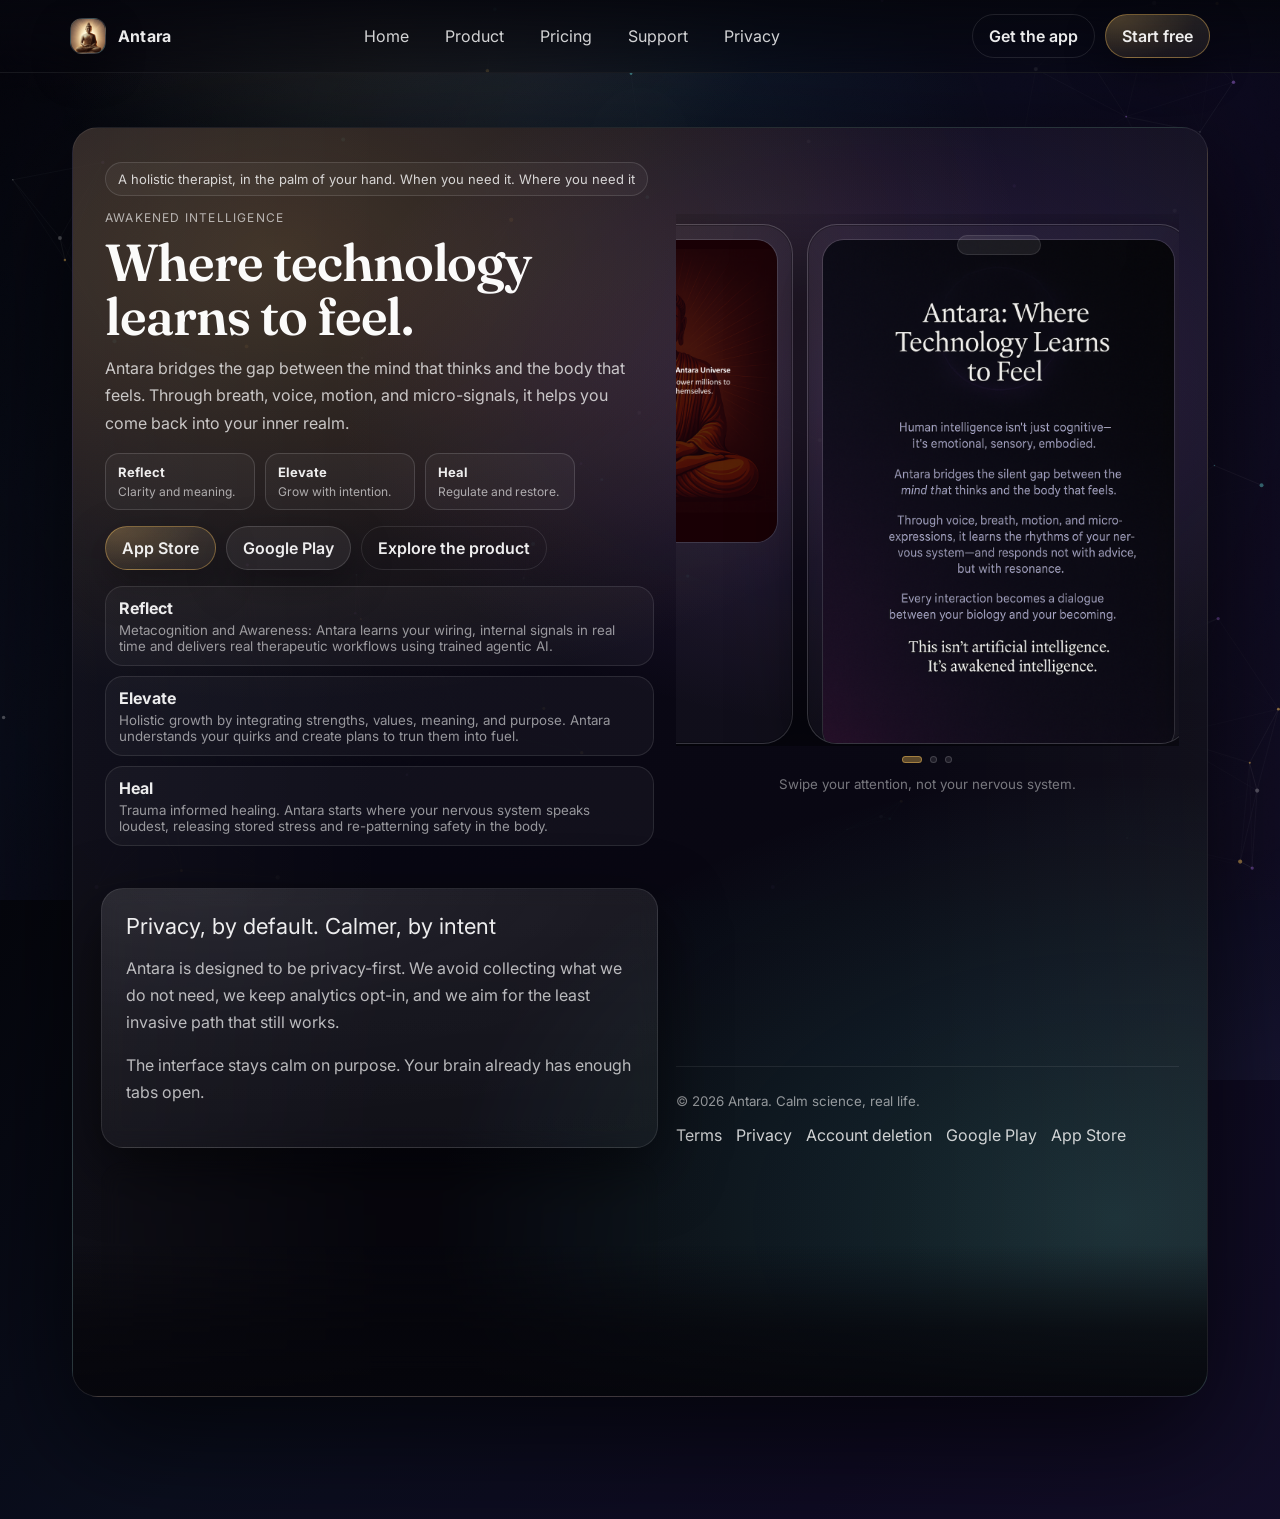
==== index.html @ 0411728b "Update carousel attributes for media wall" ====
<!doctype html>
<html lang="en">
<head>
  <meta charset="utf-8" />
  <title>Antara — Where technology learns to feel</title>
  <meta name="viewport" content="width=device-width, initial-scale=1" />
  <meta name="color-scheme" content="dark" />
  <meta name="description" content="An agentic, body-aware wellness companion for psychological and psychosomatic wellbeing." />
  <link rel="preconnect" href="https://fonts.gstatic.com" crossorigin>
  <link href="https://fonts.googleapis.com/css2?family=Inter:wght@400;600;800&display=swap" rel="stylesheet">
  <link rel="icon" href="favicon.ico">
  <link rel="stylesheet" href="assets/site.css" />
  <link rel="stylesheet" href="assets/mediawall.css" />
</head>
<body>
  <div class="topbar">
    <div class="nav">
      <a class="brand" href="">
        <span class="logo"><img src="assets/antra-icon-512.png" alt="Antara" /></span>
        <b>Antara</b>
      </a>
      <div class="navlinks">
        <a data-nav href="">Home</a>
        <a data-nav href="product/">Product</a>
        <a data-nav href="pricing/">Pricing</a>
        <a data-nav href="support/">Support</a>
        <a data-nav href="privacy/">Privacy</a>
      </div>
      <div class="cta">
        <a class="btn ghost" href="download/">Get the app</a>
        <a class="btn primary" href="pricing/">Start free</a>
      </div>
    </div>
  </div>

  <div class="wrap">

  <!-- Media wall hero -->
  <div class="mediaWallSection" data-mediawall>
    <div class="mediaWall">
      <div class="mediaWallText">
        <span class="badge">A holistic therapist, in the palm of your hand. When you need it. Where you need it</span>

        <div class="mediaWallEyebrow" data-mediawall-eyebrow></div>
        <div class="mediaWallHeadline" data-mediawall-headline></div>
        <div class="mediaWallBody" data-mediawall-body></div>

        <div class="mediaWallChips" aria-label="Antara pillars">
          <div class="mediaWallChip" data-mediawall-chip="Reflect" data-active="false">
            <b>Reflect</b><small>Clarity and meaning.</small>
          </div>
          <div class="mediaWallChip" data-mediawall-chip="Elevate" data-active="false">
            <b>Elevate</b><small>Grow with intention.</small>
          </div>
          <div class="mediaWallChip" data-mediawall-chip="Heal" data-active="false">
            <b>Heal</b><small>Regulate and restore.</small>
          </div>
        </div>

        <div class="heroActions" style="display:flex;gap:10px;flex-wrap:wrap;margin-top:16px">
          <a class="btn primary" href="https://apps.apple.com/us/app/antara-wellness/id6755032385" target="_blank" rel="noopener">App Store</a>
          <a class="btn" href="https://play.google.com/store/apps/details?id=com.antara.health" target="_blank" rel="noopener">Google Play</a>
          <a class="btn ghost" href="product/">Explore the product</a>
        </div>

        <div class="kpis" style="margin-top:16px">
          <div class="kpi"><b>Reflect</b><small>Metacognition and Awareness: Antara learns your wiring, internal signals in real time and delivers real therapeutic workflows using trained agentic AI.</small></div>
          <div class="kpi"><b>Elevate</b><small>Holistic growth by integrating strengths, values, meaning, and purpose. Antara understands your quirks and create plans to trun them into fuel.</small></div>
          <div class="kpi"><b>Heal</b><small>Trauma informed healing. Antara starts where your nervous system speaks loudest, releasing stored stress and re-patterning safety in the body.</small></div>
        </div>
      </div>

  <div class="mediaWallDeviceWrap">
    <div class="mediaWallStack" aria-label="Antara app previews" data-mw-carousel>
      <div class="mwTrack" data-mw-track data-carousel-rail>
        <div class="mwSlide" data-mw-key="Reflect" data-carousel-item aria-label="Reflect screen">
          <div class="device mediaWallPhone">
            <div class="screen">
              <img class="mediaWallImg" src="assets/antara_universe_iphone_1242x2688.png" alt="Antara Reflect preview" />
            </div>
          </div>
        </div>
  
        <div class="mwSlide" data-mw-key="Elevate" data-carousel-item aria-label="Elevate screen">
          <div class="device mediaWallPhone">
            <div class="screen">
              <img class="mediaWallImg" src="assets/antara_screen_clean_3_1242x2688.png" alt="Antara Elevate preview" />
            </div>
          </div>
        </div>
  
        <div class="mwSlide" data-mw-key="Heal" data-carousel-item aria-label="Heal screen">
          <div class="device mediaWallPhone">
            <div class="screen">
              <img class="mediaWallImg" src="assets/antara_screen_clean_8_1242x2688.png" alt="Antara Heal preview" />
            </div>
          </div>
        </div>
      </div>
  
      <div class="mwDots" data-mw-dots data-carousel-dots aria-label="Carousel navigation"></div>
      <div class="mediaWallGlow" aria-hidden="true"></div>
    </div>
  
    <div class="mediaWallHint"><small>Swipe your attention, not your nervous system.</small></div>
  </div>


  <div class="grid" style="margin-top:18px">
    <div class="card col-12">
      <div class="pad">
        <div class="h2">Privacy, by default. Calmer, by intent</div>
        <p>
          Antara is designed to be privacy-first. We avoid collecting what we do not need, we keep analytics opt-in,
          and we aim for the least invasive path that still works.
        </p>
        <p>
          The interface stays calm on purpose. Your brain already has enough tabs open.
        </p>
      </div>
    </div>

    <div class="card col-12">
      <div class="pad">
        <div class="h2">Download Antara</div>
        <p>Available on iOS and Android. Same calm, same science, same privacy-first intent.</p>
        <div style="display:flex;gap:10px;flex-wrap:wrap;margin-top:12px">
          <a class="btn primary" href="https://apps.apple.com/us/app/antara-wellness/id6755032385" target="_blank" rel="noopener">App Store</a>
          <a class="btn" href="https://play.google.com/store/apps/details?id=com.antara.health" target="_blank" rel="noopener">Google Play</a>
        </div>
      </div>
    </div>
  </div>

    <div class="footer">
      <div class="row">
        <small>© 2026 Antara. Calm science, real life.</small>
        <div style="display:flex;gap:14px;flex-wrap:wrap">
          <a href="terms/">Terms</a>
          <a href="privacy/">Privacy</a>
          <a href="delete/">Account deletion</a>
          <a href="https://play.google.com/store/apps/details?id=com.antara.health" target="_blank" rel="noopener">Google Play</a>
          <a href="https://apps.apple.com/us/app/antara-wellness/id6755032385" target="_blank" rel="noopener">App Store</a>
        </div>
      </div>
    </div>
  </div>

  <script src="assets/site.js"></script>
  <script src="assets/mediawall.js"></script>
</body>
</html>
---- assets/site.css ----
@import url('https://fonts.googleapis.com/css2?family=Inter:wght@400;500;600;800&family=Fraunces:opsz,wght@9..144,400;9..144,600&display=swap');

:root{
  --bg0:#05060D;
  --bg1:#0B0F1F;
  --bg2:#0F0B23;
  --bg3:#15102C;

  --text: rgba(255,255,255,.92);
  --muted: rgba(255,255,255,.70);
  --muted2: rgba(255,255,255,.56);

  --amber: rgba(255,198,92,.98);
  --teal: rgba(106,225,224,.98);
  --violet: rgba(188,120,255,.95);

  --glass: rgba(255,255,255,.06);
  --glass2: rgba(255,255,255,.035);
  --line: rgba(255,255,255,.12);
  --shadow: 0 22px 64px rgba(0,0,0,.55);

  --r: 22px;
  --r2: 28px;
  --max: 1180px;

  --mx: 50vw;
  --my: 20vh;
}

*{box-sizing:border-box}
html,body{height:100%}

body{
  margin:0;
  font-family: Inter,system-ui,-apple-system,Segoe UI,Roboto,Helvetica,Arial,sans-serif;
  color:var(--text);
  background: linear-gradient(135deg,var(--bg0),var(--bg1) 35%,var(--bg2) 65%,var(--bg3));
  overflow-x:hidden;
}

/* Ambient layers: subtle aurora + spotlight + noise */
body::before{
  content:"";
  position:fixed;inset:-20vh -20vw;
  pointer-events:none;
  background:
    radial-gradient(1200px 700px at 12% -10%, rgba(255,120,255,.10), transparent 60%),
    radial-gradient(900px 640px at 90% 110%, rgba(140,180,255,.10), transparent 60%),
    radial-gradient(720px 420px at var(--mx) var(--my), rgba(255,198,92,.10), transparent 55%),
    radial-gradient(820px 520px at calc(var(--mx) + 12vw) calc(var(--my) + 18vh), rgba(106,225,224,.08), transparent 60%);
  filter: blur(0px);
  opacity: .95;
}

body::after{
  content:"";
  position:fixed;inset:0;
  pointer-events:none;
  opacity:.10;
  background-image:url("data:image/svg+xml,%3Csvg xmlns='http://www.w3.org/2000/svg' width='120' height='120'%3E%3Cfilter id='n'%3E%3CfeTurbulence type='fractalNoise' baseFrequency='.9' numOctaves='3' stitchTiles='stitch'/%3E%3C/filter%3E%3Crect width='120' height='120' filter='url(%23n)' opacity='.35'/%3E%3C/svg%3E");
  mix-blend-mode: overlay;
}

canvas#antaraParticles{
  position:fixed;
  inset:0;
  width:100%;
  height:100%;
  pointer-events:none;
  z-index:0;
}

a{color:inherit;text-decoration:none}
a:hover{opacity:.97}
p{line-height:1.7;color:var(--muted)}
small{color:var(--muted2)}
img{max-width:100%;display:block}

.wrap{max-width:var(--max);margin:0 auto;padding:44px 22px 96px;position:relative;z-index:1}

@media (max-width: 720px){
  .wrap{padding:28px 16px 84px}
}

/* Top nav */
.topbar{
  position:sticky;top:0;z-index:30;
  backdrop-filter: blur(14px);
  background: linear-gradient(to bottom, rgba(5,6,13,.88), rgba(5,6,13,.35));
  border-bottom: 1px solid rgba(255,255,255,.07);
}

.topbar.scrolled{
  background: linear-gradient(to bottom, rgba(5,6,13,.94), rgba(5,6,13,.55));
  border-bottom: 1px solid rgba(255,255,255,.10);
}

.nav{
  max-width:var(--max);
  margin:0 auto;
  padding:14px 20px;
  display:flex;align-items:center;justify-content:space-between;gap:16px;
}

/* Mobile nav */
.navToggle{
  display:none;
  align-items:center;justify-content:center;
  width:44px;height:44px;
  border-radius:999px;
  border:1px solid rgba(255,255,255,.14);
  background: rgba(255,255,255,.05);
  box-shadow: 0 14px 40px rgba(0,0,0,.35);
}
.navToggle svg{width:18px;height:18px;opacity:.92}

.navOverlay{
  position:fixed;inset:0;
  background: rgba(0,0,0,.52);
  backdrop-filter: blur(6px);
  opacity:0;pointer-events:none;
  transition: opacity .22s ease;
  z-index:60;
}
.navOverlay[data-open="true"]{opacity:1;pointer-events:auto}

.navDrawer{
  position:fixed;
  top:12px;right:12px;left:12px;
  border-radius: 22px;
  border: 1px solid rgba(255,255,255,.12);
  background: linear-gradient(180deg, rgba(8,10,18,.92), rgba(8,10,18,.72));
  box-shadow: 0 40px 110px rgba(0,0,0,.70);
  padding: 14px;
  transform: translateY(-10px) scale(.98);
  opacity:0;pointer-events:none;
  transition: transform .22s ease, opacity .22s ease;
  z-index:70;
}
.navDrawer[data-open="true"]{opacity:1;pointer-events:auto;transform: translateY(0) scale(1)}
.navDrawer .drawerHead{display:flex;align-items:center;justify-content:space-between;gap:10px;margin-bottom:10px}
.navDrawer .drawerLinks{display:grid;grid-template-columns: 1fr 1fr;gap:10px;margin-top:10px}
.navDrawer .drawerLinks a{padding:12px 12px;border-radius:14px;border:1px solid rgba(255,255,255,.10);background: rgba(255,255,255,.04)}
.navDrawer .drawerLinks a:active{transform: scale(.99)}
.navDrawer .drawerCtas{display:flex;gap:10px;flex-wrap:wrap;margin-top:12px}

/* Mobile ergonomics: smaller, scrollable drawer and cleaner hierarchy */
@media (max-width: 520px){
  .nav{padding: 12px 14px;}
  .brand{gap:10px;}
  .brand b{font-size:16px;}
  .logo{width:32px;height:32px;border-radius:10px;}

  .navDrawer{
    top: calc(10px + env(safe-area-inset-top));
    left: 10px;
    right: 10px;
    padding: 12px;
    border-radius: 20px;
    max-height: calc(100vh - 20px - env(safe-area-inset-top) - env(safe-area-inset-bottom));
    overflow: auto;
    -webkit-overflow-scrolling: touch;
  }
  .navDrawer .drawerHead{margin-bottom:8px;}
  .navDrawer .drawerLinks{grid-template-columns: 1fr; gap:8px;}
  .navDrawer .drawerLinks a{
    padding: 12px 12px;
    font-size: 14px;
    border-radius: 14px;
  }
  .navDrawer .drawerCtas{flex-direction: column; gap: 8px;}
  .navDrawer .drawerCtas a{width: 100%; justify-content: center;}
  .navDrawer .drawerCtas .btn{padding: 12px 14px;}
}

@media (max-width: 860px){
  .navlinks, .cta{display:none}
  .navToggle{display:inline-flex}
}

/* If the browser shows a "desktop" viewport on a phone (e.g. iOS "Request Desktop Site"),
   still force the mobile nav. Touch devices shouldn't be punished for a viewport lie. */
@media (hover: none) and (pointer: coarse){
  .navlinks, .cta{display:none !important}
  .navToggle{display:inline-flex !important}
}

/* JS-enforced touch mode: fixes iOS "Request Desktop Site" where media queries lie.
   If the device can touch, we always show the hamburger + drawer nav. */
.isTouch .navlinks, .isTouch .cta{display:none !important}
.isTouch .navToggle{display:inline-flex !important}

.brand{display:flex;align-items:center;gap:12px}
.logo{
  width:36px;height:36px;border-radius:12px;
  box-shadow: 0 16px 38px rgba(0,0,0,.45);
  background:
    radial-gradient(circle at 30% 30%, rgba(255,198,92,.95), rgba(255,255,255,.10) 35%, rgba(0,0,0,0) 60%),
    radial-gradient(circle at 70% 70%, rgba(106,225,224,.35), rgba(0,0,0,0) 60%),
    rgba(255,255,255,.05);
  display:grid;place-items:center;
  border:1px solid rgba(255,255,255,.12);
  overflow:hidden;
}
.logo img{width:100%;height:100%;object-fit:cover}
.brand b{letter-spacing:.2px}

.navlinks{display:flex;align-items:center;gap:14px;flex-wrap:wrap}
.navlinks a{
  padding:8px 10px;border-radius:999px;
  color:rgba(255,255,255,.82);
  border:1px solid transparent;
  transition: transform .18s ease, background .18s ease, border-color .18s ease;
}
.navlinks a:hover{transform: translateY(-1px); background: rgba(255,255,255,.05); border-color: rgba(255,255,255,.08)}
.navlinks a[data-active="true"]{
  background: rgba(255,255,255,.07);
  border-color: rgba(255,255,255,.12);
}

.cta{display:flex;align-items:center;gap:10px;flex-wrap:wrap}

.btn{
  display:inline-flex;align-items:center;justify-content:center;
  padding:11px 16px;border-radius:999px;
  border:1px solid rgba(255,255,255,.14);
  background: rgba(255,255,255,.06);
  box-shadow: 0 14px 40px rgba(0,0,0,.35);
  font-weight:600;
  transition: transform .18s ease, border-color .18s ease, background .18s ease, box-shadow .18s ease;
}
.btn:hover{transform: translateY(-1px); border-color: rgba(255,255,255,.22)}
.btn:active{transform: translateY(0px) scale(.99)}
.btn:focus-visible{outline: 2px solid rgba(106,225,224,.55); outline-offset: 2px}

.btn.primary{
  border:1px solid rgba(255,198,92,.38);
  background:
    radial-gradient(140% 180% at 10% 10%, rgba(255,198,92,.22), rgba(255,198,92,.06) 55%, rgba(255,255,255,.03) 100%),
    linear-gradient(180deg, rgba(255,255,255,.06), rgba(255,255,255,.02));
}
.btn.primary:hover{box-shadow: 0 18px 54px rgba(0,0,0,.45), 0 0 0 1px rgba(255,198,92,.12) inset}

.btn.ghost{
  border:1px solid rgba(255,255,255,.10);
  background: transparent;
  box-shadow:none;
}

.badge{
  display:inline-flex;align-items:center;gap:8px;
  padding:8px 12px;border-radius:999px;
  border:1px solid rgba(255,255,255,.12);
  background: rgba(255,255,255,.04);
  color:rgba(255,255,255,.80);
  font-size:13px;
  margin-bottom: 14px;
}

/* Typography */
.h1{
  font-family: Fraunces, ui-serif, Georgia, serif;
  font-size: clamp(40px, 4.6vw, 66px);
  line-height: 1.02;
  margin: 12px 0 12px;
  letter-spacing: -0.6px;
}
.sub{
  font-size: 18px;
  line-height: 1.6;
  margin: 0 0 20px;
  color: rgba(255,255,255,.74);
  max-width: 60ch;
}

@media (max-width: 720px){
  .sub{font-size:16px}
}

/* Hero action row */
.heroActions{display:flex;gap:10px;flex-wrap:wrap;margin-top:16px}
.btn.store{
  border:1px solid rgba(255,255,255,.14);
  background:
    radial-gradient(140% 180% at 10% 10%, rgba(106,225,224,.10), rgba(255,255,255,.04) 60%, rgba(255,255,255,.02) 100%);
}
.btn.store b{font-weight:700}

@media (max-width: 520px){
  .heroActions{gap:8px;}
  .heroActions .btn{flex: 1 1 48%;}
  .heroActions .btn.ghost{flex: 1 1 100%;}
}
.h2{font-size:22px;margin:0 0 12px}
.h3{font-size:16px;margin:0 0 6px}

/* Cards + layout */
.grid{display:grid;grid-template-columns: repeat(12, 1fr);gap:14px}
.col-6{grid-column: span 6}
.col-4{grid-column: span 4}
.col-8{grid-column: span 8}
.col-12{grid-column: span 12}
@media (max-width: 920px){
  .col-6,.col-4,.col-8{grid-column: span 12}
}

.card{
  border: 1px solid rgba(255,255,255,.10);
  background:
    radial-gradient(160% 120% at 20% 0%, rgba(255,255,255,.08), rgba(255,255,255,.03) 45%, rgba(255,255,255,.02) 100%),
    linear-gradient(180deg, rgba(255,255,255,.05), rgba(255,255,255,.02));
  border-radius: var(--r);
  box-shadow: var(--shadow);
  backdrop-filter: blur(10px);
  transform: translateZ(0);
}

/* Mobile: increase card opacity so the hero media wall doesn't "bleed" through
   (glass is nice, but phones behind cards looks messy). */
@media (max-width: 720px){
  .card{
    background:
      radial-gradient(160% 120% at 20% 0%, rgba(255,255,255,.14), rgba(255,255,255,.08) 45%, rgba(255,255,255,.06) 100%),
      linear-gradient(180deg, rgba(18,18,28,.66), rgba(10,10,18,.62));
    border-color: rgba(255,255,255,.12);
  }
}
.card .pad{padding:24px}

@media (max-width: 720px){
  .card .pad{padding:18px}
}

.card[data-tilt="true"]{transition: transform .18s ease, border-color .18s ease}
.card[data-tilt="true"]:hover{border-color: rgba(255,255,255,.16)}

.hr{height:1px;background:rgba(255,255,255,.08);margin:18px 0}

.kpis{display:flex;gap:10px;flex-wrap:wrap;margin-top:12px}
.kpi{
  padding:11px 13px;
  border-radius: 18px;
  border: 1px solid rgba(255,255,255,.10);
  background: rgba(255,255,255,.04);
  min-width: 170px;
}
.kpi b{display:block;font-size:16px}
.kpi small{display:block;margin-top:4px}

@media (max-width: 520px){
  .kpis{gap:8px;}
  .kpi{min-width: 0; flex: 1 1 100%;}
}

/* Device frame */
.device{
  position:relative;
  border-radius: var(--r2);
  border: 1px solid rgba(255,255,255,.14);
  background: rgba(0,0,0,.28);
  padding: 14px;
  box-shadow: 0 30px 100px rgba(0,0,0,.55);
}
.device::before{
  content:"";
  position:absolute;left:50%;top:10px;transform:translateX(-50%);
  width:82px;height:18px;border-radius:999px;
  background: rgba(255,255,255,.08);
  border:1px solid rgba(255,255,255,.10);
}
.screen{
  border-radius: 22px;
  overflow:hidden;
  border: 1px solid rgba(255,255,255,.10);
  background: rgba(255,255,255,.03);
}
.screen img{width:100%;height:auto}

/* Module list */
.module{display:flex;gap:14px;align-items:flex-start}
.module img{
  width:66px;height:66px;border-radius:18px;
  border:1px solid rgba(255,255,255,.10);
  background: rgba(255,255,255,.04);
  box-shadow: 0 18px 44px rgba(0,0,0,.35);
}
.module p{margin:0}
.module b{display:block}

/* Reveal animation */
.reveal{opacity:0; transform: translateY(10px); filter: blur(1px)}
.reveal.in-view{opacity:1; transform: translateY(0); filter: blur(0); transition: opacity .7s ease, transform .7s ease, filter .7s ease}

@media (prefers-reduced-motion: reduce){
  .btn,.navlinks a,.card[data-tilt="true"]{transition:none}
  .reveal,.reveal.in-view{transition:none; transform:none; filter:none; opacity:1}
}

/* Footer */
.footer{
  padding: 26px 0;
  border-top: 1px solid rgba(255,255,255,.08);
  color: rgba(255,255,255,.70);
}
.footer .row{display:flex;gap:16px;flex-wrap:wrap;align-items:center;justify-content:space-between}
.footer a{color: rgba(255,255,255,.80)}
.footer a:hover{opacity:1}
---- assets/mediawall.css ----
/* Antara Media Wall (vanilla)
   Cinematic but calm. No jump-scares.
*/

.mediaWallSection{
  margin-top: 10px;
  margin-bottom: 26px;
  border: 1px solid rgba(255,255,255,0.10);
  border-radius: 26px;
  overflow: hidden;
  background:
    radial-gradient(1200px 720px at 18% 10%, rgba(255,198,92,0.22), transparent 62%),
    radial-gradient(1100px 720px at 92% 86%, rgba(106,225,224,0.18), transparent 62%),
    radial-gradient(900px 560px at 72% 20%, rgba(188,120,255,0.18), transparent 62%),
    linear-gradient(180deg, rgba(12,10,26,0.88), rgba(6,6,12,0.96));
  box-shadow: 0 40px 120px rgba(0,0,0,0.68);
  position: relative;
}

.mediaWallSection::before{
  content:"";
  position:absolute;inset:0;
  pointer-events:none;
  background:
    linear-gradient(90deg, rgba(255,255,255,0.05), transparent 28%, transparent 72%, rgba(255,255,255,0.05));
  opacity:.65;
}

/* Bottom scrim: prevents the phone stack from visually "bleeding" into the next section
   when cards use glass transparency (especially on mobile). */
.mediaWallSection::after{
  content:"";
  position:absolute;left:0;right:0;bottom:0;
  height: 150px;
  pointer-events:none;
  background: linear-gradient(to bottom, rgba(6,6,12,0) 0%, rgba(6,6,12,0.72) 55%, rgba(6,6,12,0.92) 100%);
}

.mediaWall{
  display: grid;
  grid-template-columns: 1.05fr 0.95fr;
  gap: 18px;
  padding: 28px;
  align-items: center;
}

@media(max-width: 900px){
  .mediaWall{ grid-template-columns: 1fr; }
}

.mediaWallText{ padding: 6px 4px; }

.mediaWallEyebrow{
  font-size: 12px;
  letter-spacing: 0.10em;
  text-transform: uppercase;
  color: rgba(255,255,255,0.64);
}

.mediaWallHeadline{
  margin-top: 10px;
  font-family: Fraunces, ui-serif, Georgia, serif;
  font-size: clamp(36px, 4.4vw, 52px);
  line-height: 1.04;
  font-weight: 600;
  color: rgba(255,255,255,0.98);
  letter-spacing: -0.02em;
}

.mediaWallBody{
  margin-top: 12px;
  font-size: 16px;
  line-height: 1.7;
  color: rgba(255,255,255,0.74);
  max-width: 62ch;
}

/* Mobile polish: less crowding, cleaner type, chips behave */
@media (max-width: 520px){
  .mediaWallSection{ margin-bottom: 30px; }
  .mediaWall{padding: 18px; gap: 14px;}
  .mediaWallHeadline{font-size: clamp(30px, 8.4vw, 40px); line-height: 1.06;}
  .mediaWallBody{font-size: 15px;}
  .mediaWallChips{display:grid !important;grid-template-columns: 1fr 1fr 1fr; gap: 8px !important;}
  .mediaWallChip{min-width: 0 !important; padding: 10px 10px !important; border-radius: 16px !important;}
  .mediaWallChip b{font-size: 12px;}
  .mediaWallChip small{font-size: 11px;}
  .mediaWallHint{margin-top: 8px; text-align:center}
}

/* Very small devices: prioritise one hero phone for clarity */
@media (max-width: 420px){
  .mediaWallPhone.layer2,
  .mediaWallPhone.layer3{display:none;}
  .mediaWallStack{height: 500px;}
  .mediaWallPhone.layer1{left: 50%; transform: translateX(-50%); width: min(320px, 92vw);}
}

/* Text transitions per slide */
.mwTick .mediaWallEyebrow,
.mwTick .mediaWallHeadline,
.mwTick .mediaWallBody{
  animation: mwText 560ms cubic-bezier(.2,.8,.2,1) both;
}

@keyframes mwText{
  from{ opacity:0; transform: translateY(6px); filter: blur(1px); }
  to{ opacity:1; transform: translateY(0); filter: blur(0); }
}

.mediaWallChips{
  margin-top: 16px;
  display:flex;
  gap:10px;
  flex-wrap: wrap;
}

.mediaWallChip{
  border: 1px solid rgba(255,255,255,0.14);
  background: rgba(255,255,255,0.04);
  padding: 10px 12px;
  border-radius: 14px;
  min-width: 150px;
  transition: transform .25s ease, border-color .25s ease, background .25s ease;
  cursor: pointer;
}

.mediaWallChip:hover{
  transform: translateY(-2px);
  border-color: rgba(255,255,255,0.22);
  background: rgba(255,255,255,0.06);
}

.mediaWallChip b{ display:block; font-size: 13px; color: rgba(255,255,255,0.92); }
.mediaWallChip small{ display:block; margin-top: 4px; font-size: 12px; color: rgba(255,255,255,0.62); }

.mediaWallChip[data-active="true"]{
  border-color: rgba(255,198,92,0.44);
  background: linear-gradient(180deg, rgba(255,198,92,0.10), rgba(255,255,255,0.03));
  transform: translateY(-1px);
}

/* Device area on the right: now a compact, swipeable carousel (native scroll) */
.mediaWallDeviceWrap{ display:flex; flex-direction:column; align-items:center; justify-content:center; }

.screenCarousel{ width: min(520px, 100%); }

.screenRail{
  display:flex;
  gap: 14px;
  padding: 10px 6px 2px;
  overflow-x: auto;
  scroll-snap-type: x mandatory;
  -webkit-overflow-scrolling: touch;
  scrollbar-width: none;
}
.screenRail::-webkit-scrollbar{ display:none; }

.screenItem{
  flex: 0 0 78%;
  scroll-snap-align: center;
}

.deviceFrame{
  width: 100%;
  aspect-ratio: 9 / 19.5;
  max-height: 520px;
  border-radius: 30px;
  overflow: hidden;
  border: 1px solid rgba(255,255,255,0.16);
  background: rgba(255,255,255,0.03);
  box-shadow:
    0 26px 70px rgba(0,0,0,0.62),
    0 0 0 1px rgba(0,0,0,0.22) inset;
  position: relative;
}

.deviceFrame::after{
  content:"";
  position:absolute; inset:-2px;
  pointer-events:none;
  background: radial-gradient(520px 420px at 50% 0%, rgba(255,198,92,0.20), transparent 62%);
  mix-blend-mode: screen;
  opacity: .55;
}

.deviceFrame img{
  width: 100%;
  height: 100%;
  object-fit: cover;
  display:block;
}

.screenDots{
  display:flex;
  gap: 8px;
  justify-content:center;
  align-items:center;
  margin-top: 10px;
}

.screenDot{
  appearance: none;
  -webkit-appearance: none;
  padding: 0;
  cursor: pointer;
  width: 7px;
  height: 7px;
  border-radius: 999px;
  border: 1px solid rgba(255,255,255,0.22);
  background: rgba(255,255,255,0.10);
  opacity: .8;
}

.screenDot:focus-visible{
  outline: 2px solid rgba(255,198,92,0.55);
  outline-offset: 4px;
}

.screenDot[data-active="true"]{
  width: 20px;
  background: rgba(255,198,92,0.34);
  border-color: rgba(255,198,92,0.44);
  opacity: 1;
}

/* Smaller, cleaner on phones */
@media (max-width: 520px){
  .screenItem{ flex-basis: 88%; }
  .deviceFrame{ max-height: 420px; border-radius: 28px; }
}

.mediaWallBaseline{
  height: 1px;
  background: linear-gradient(90deg, transparent, rgba(255,255,255,0.22), transparent);
  margin: 0 22px 16px;
}

.mediaWallHint{margin-top: 10px; opacity: .8}

@media (prefers-reduced-motion: reduce){
  .mediaWallChip{ transition: none !important; }
  .screenRail{ scroll-behavior: auto; }
}

/* =========================================================
   Surgical compatibility layer
   Makes your existing JS + data-attributes behave like the
   richer .screenRail/.screenItem carousel without touching
   left-side copy.
   ========================================================= */

/* If your HTML uses data-carousel-rail/items/dots, style them as the carousel */
[data-carousel-rail]{
  display:flex;
  gap: 14px;
  padding: 10px 6px 2px;
  overflow-x: auto;
  overflow-y: hidden;
  scroll-snap-type: x mandatory;
  -webkit-overflow-scrolling: touch;
  scrollbar-width: none;
}
[data-carousel-rail]::-webkit-scrollbar{ display:none; }

[data-carousel-item]{
  flex: 0 0 78%;
  scroll-snap-align: center;
}

/* Match dot styling */
[data-carousel-dots]{
  display:flex;
  gap: 8px;
  justify-content:center;
  align-items:center;
  margin-top: 10px;
}

/* Ensure the frame always looks premium even if markup differs */
[data-carousel-item] .deviceFrame,
[data-carousel-item] .device,
[data-carousel-item] .mediaWallPhone,
[data-carousel-item] .deviceFrameLike{
  width: 100%;
  aspect-ratio: 9 / 19.5;
  max-height: 520px;
  border-radius: 30px;
  overflow: hidden;
  border: 1px solid rgba(255,255,255,0.16);
  background: rgba(255,255,255,0.03);
  box-shadow:
    0 26px 70px rgba(0,0,0,0.62),
    0 0 0 1px rgba(0,0,0,0.22) inset;
  position: relative;
}

/* If there isn't a .deviceFrame wrapper, still style the image nicely */
[data-carousel-item] img{
  width: 100%;
  height: 100%;
  object-fit: cover;
  display:block;
}

/* Mobile sizing tweak to avoid “too tall” */
@media (max-width: 520px){
  [data-carousel-item]{ flex-basis: 88%; }
  [data-carousel-item] .deviceFrame,
  [data-carousel-item] .device,
  [data-carousel-item] .mediaWallPhone,
  [data-carousel-item] .deviceFrameLike{
    max-height: 420px;
    border-radius: 28px;
  }
}
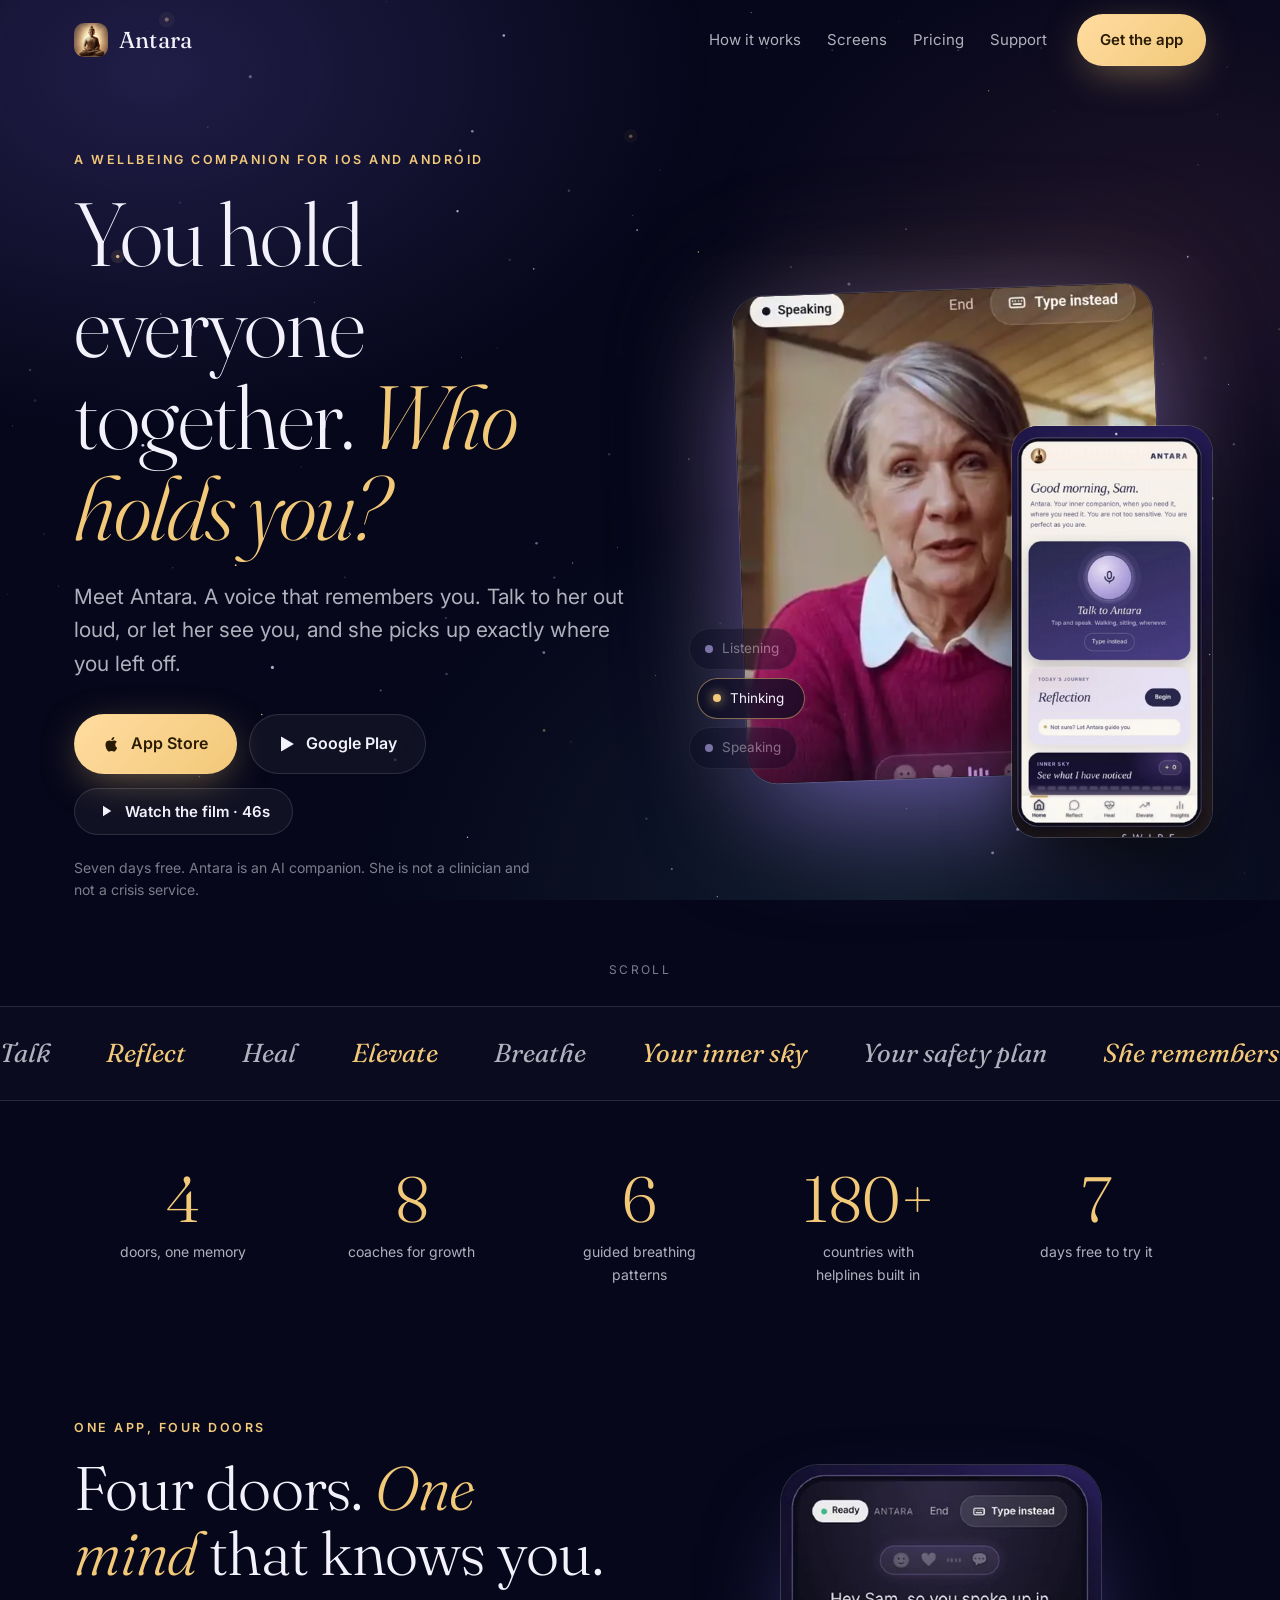
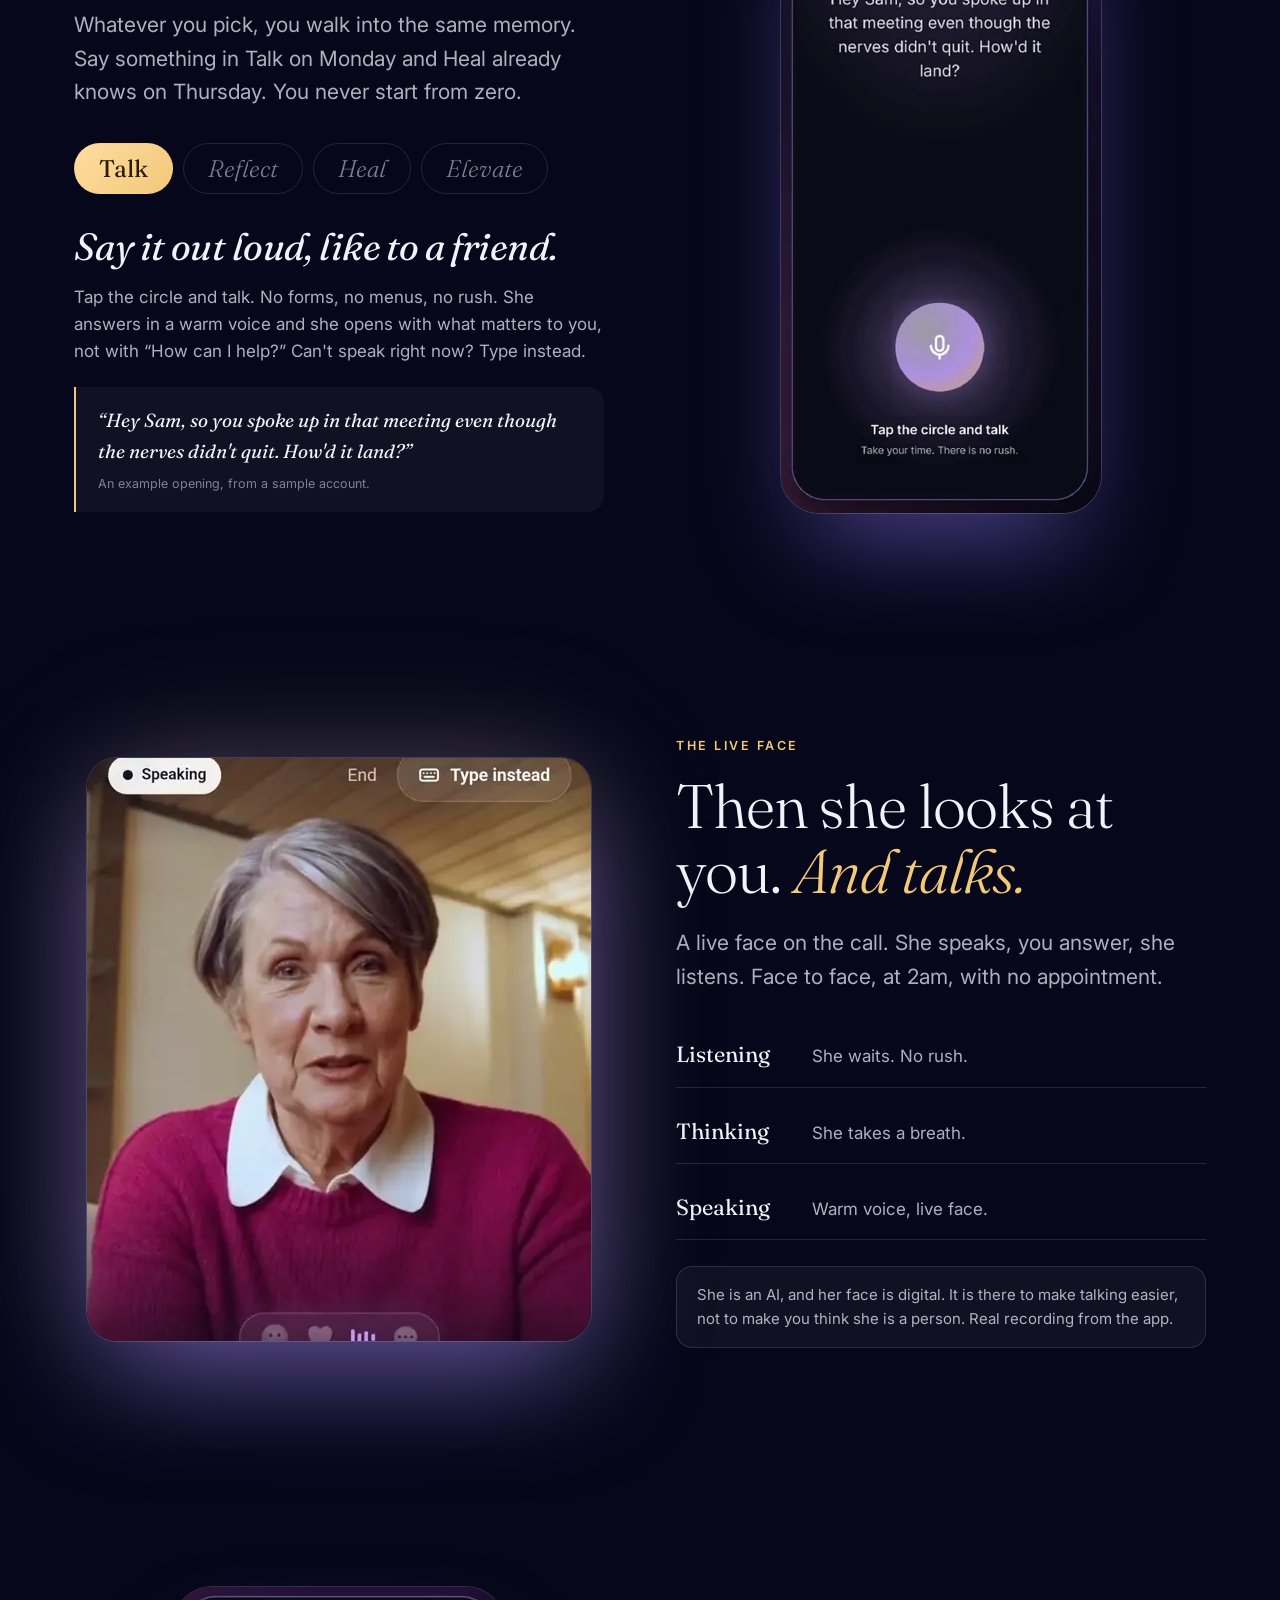
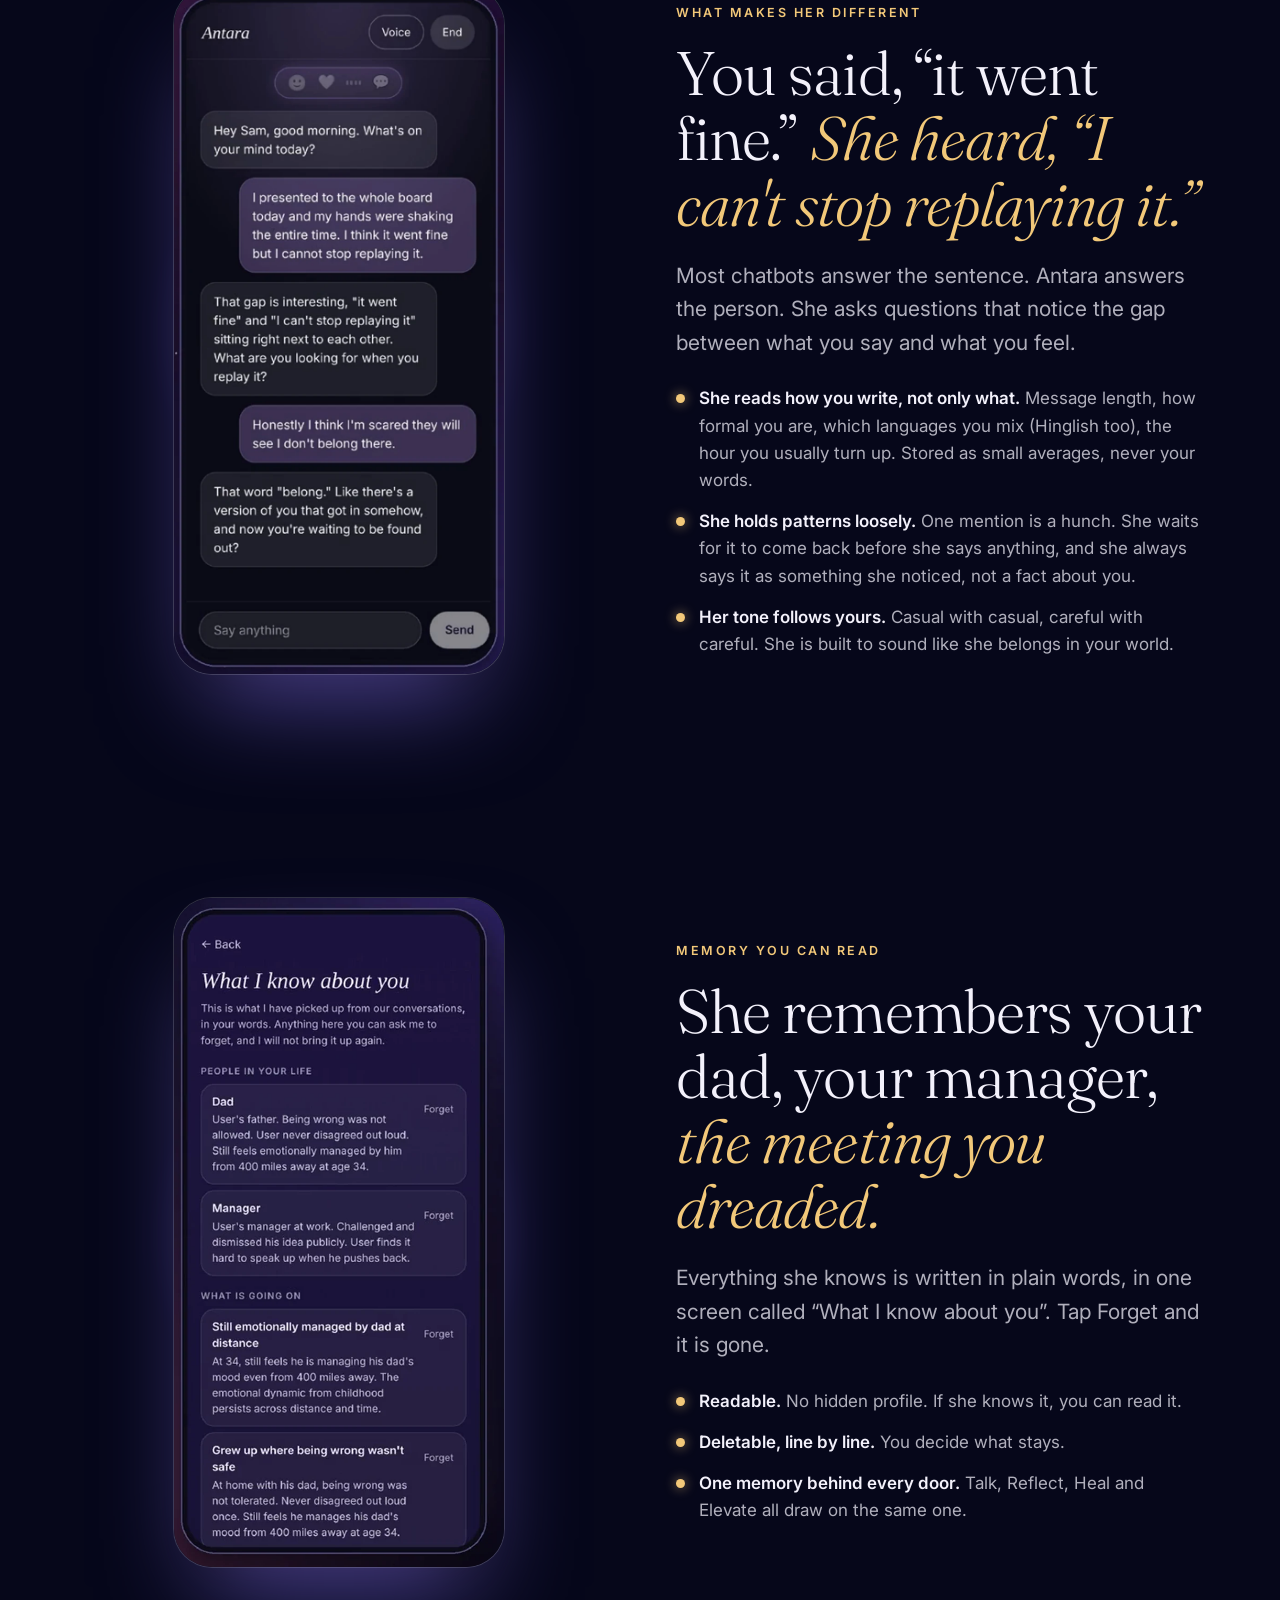
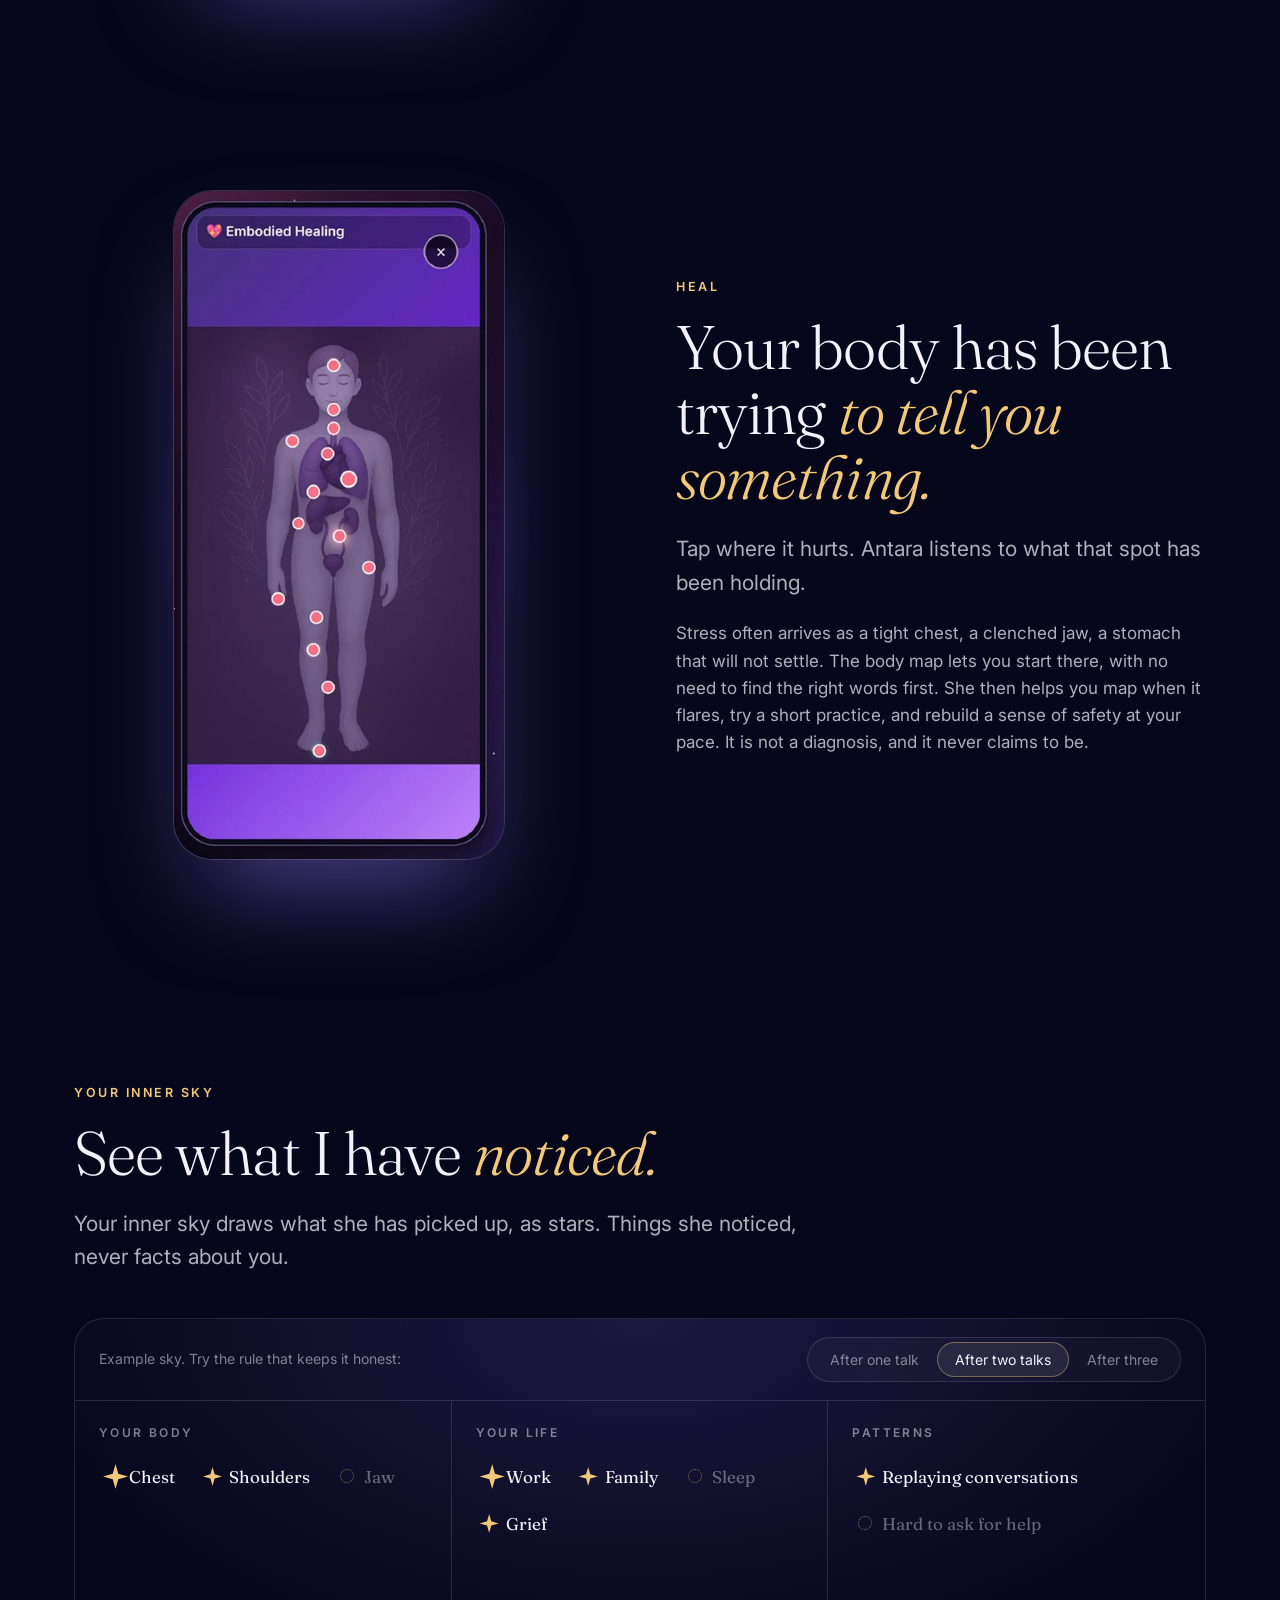
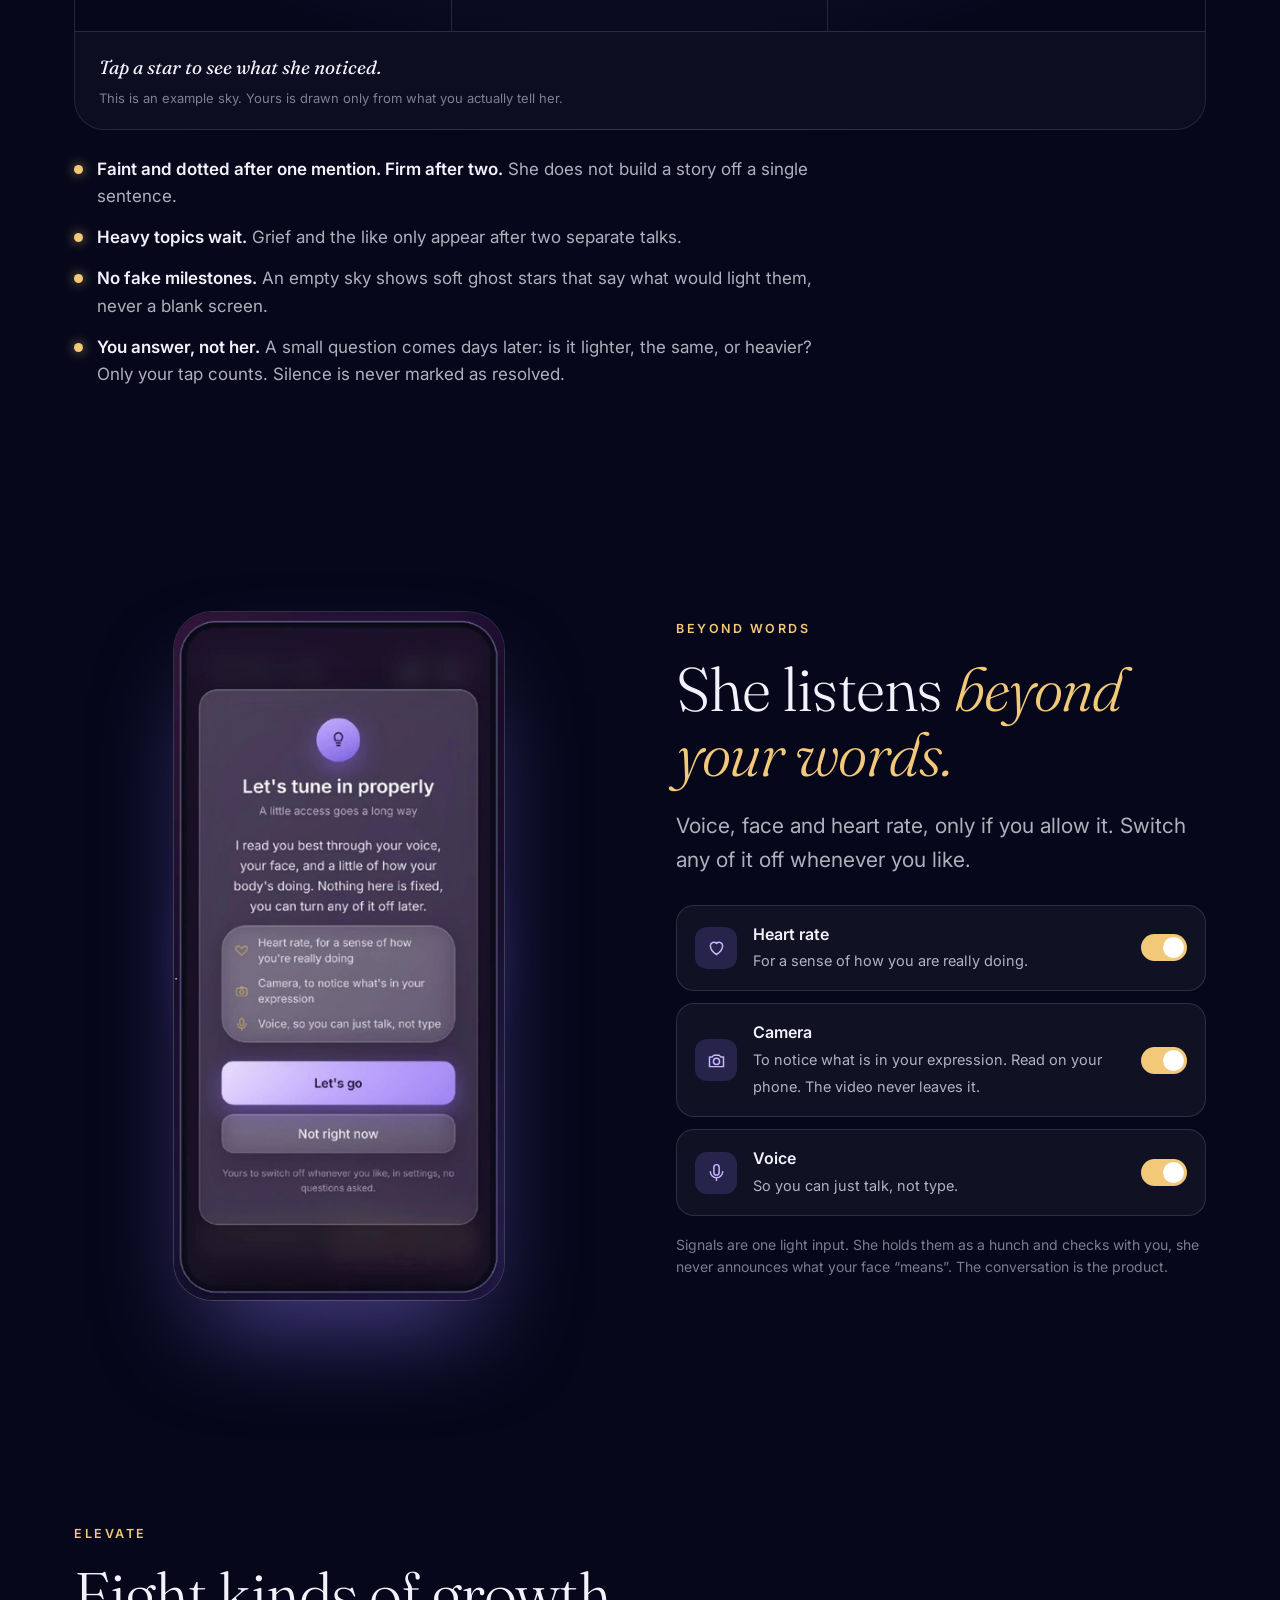
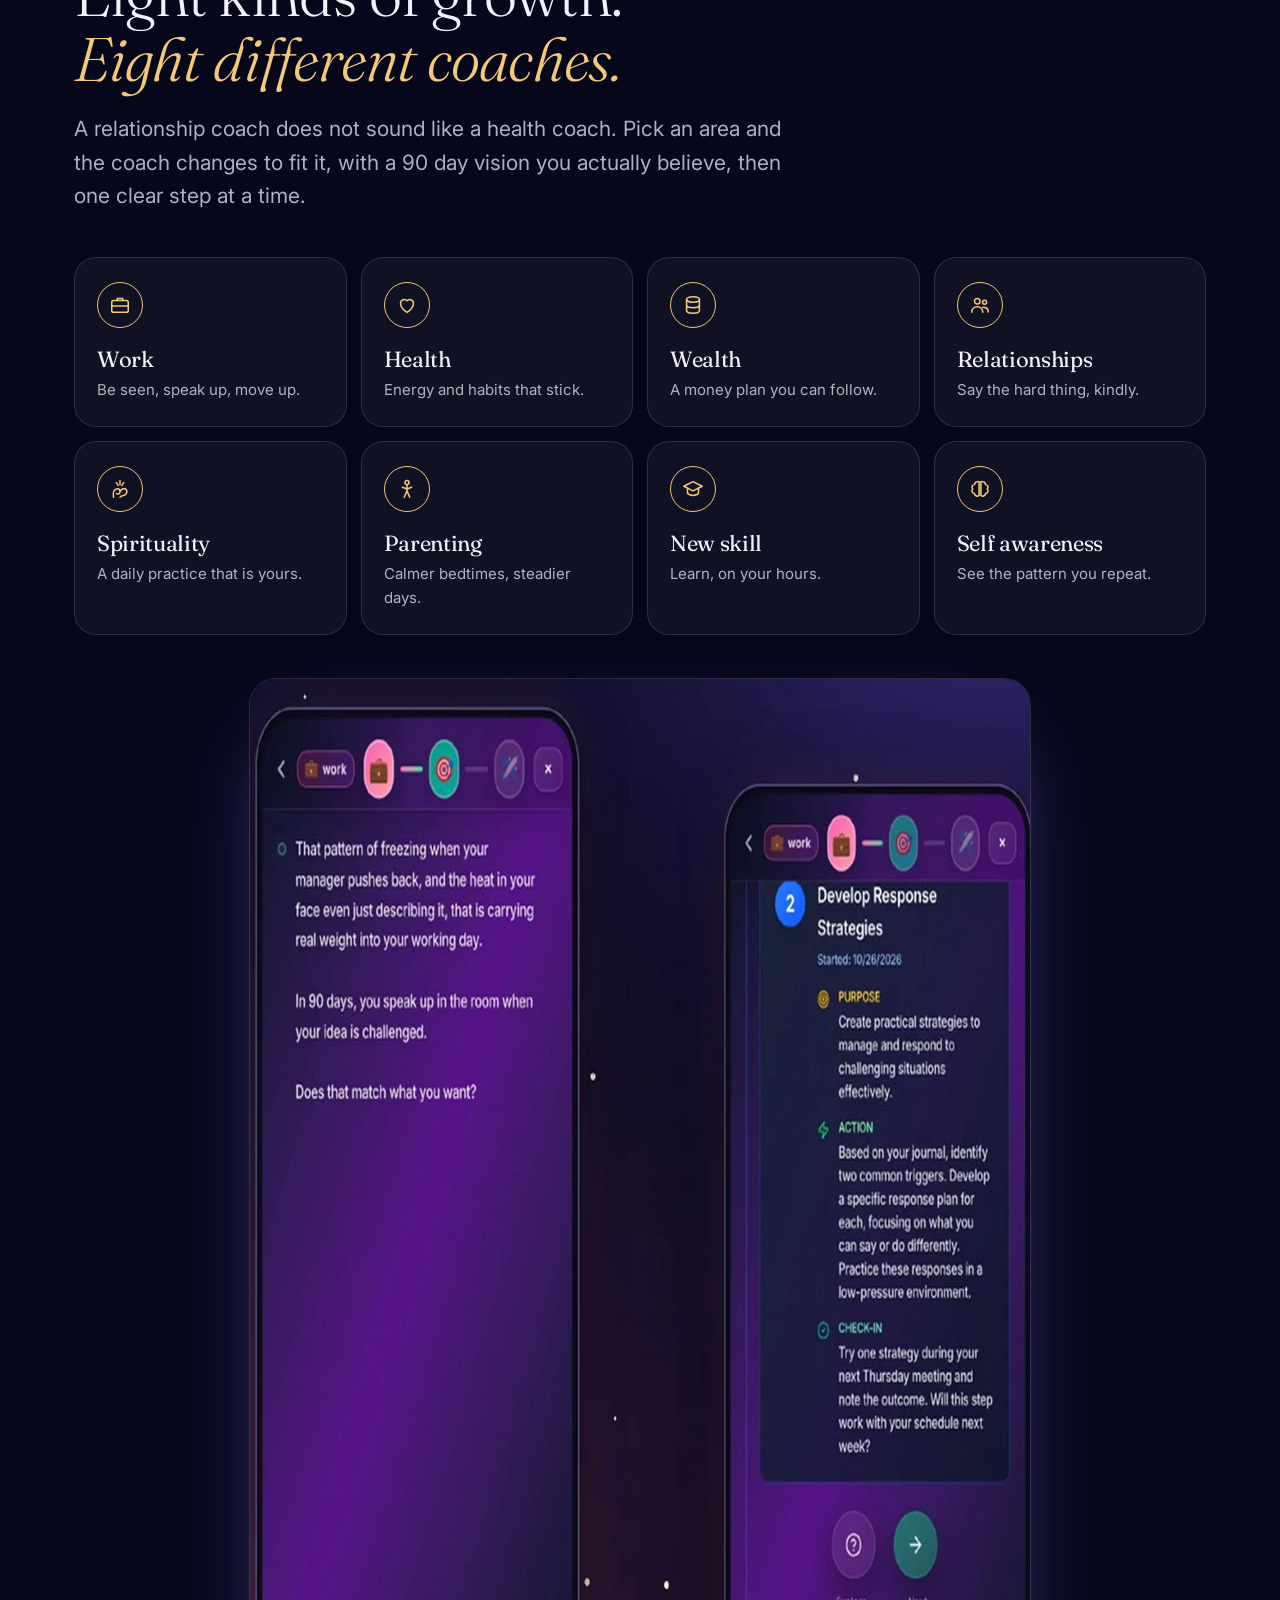
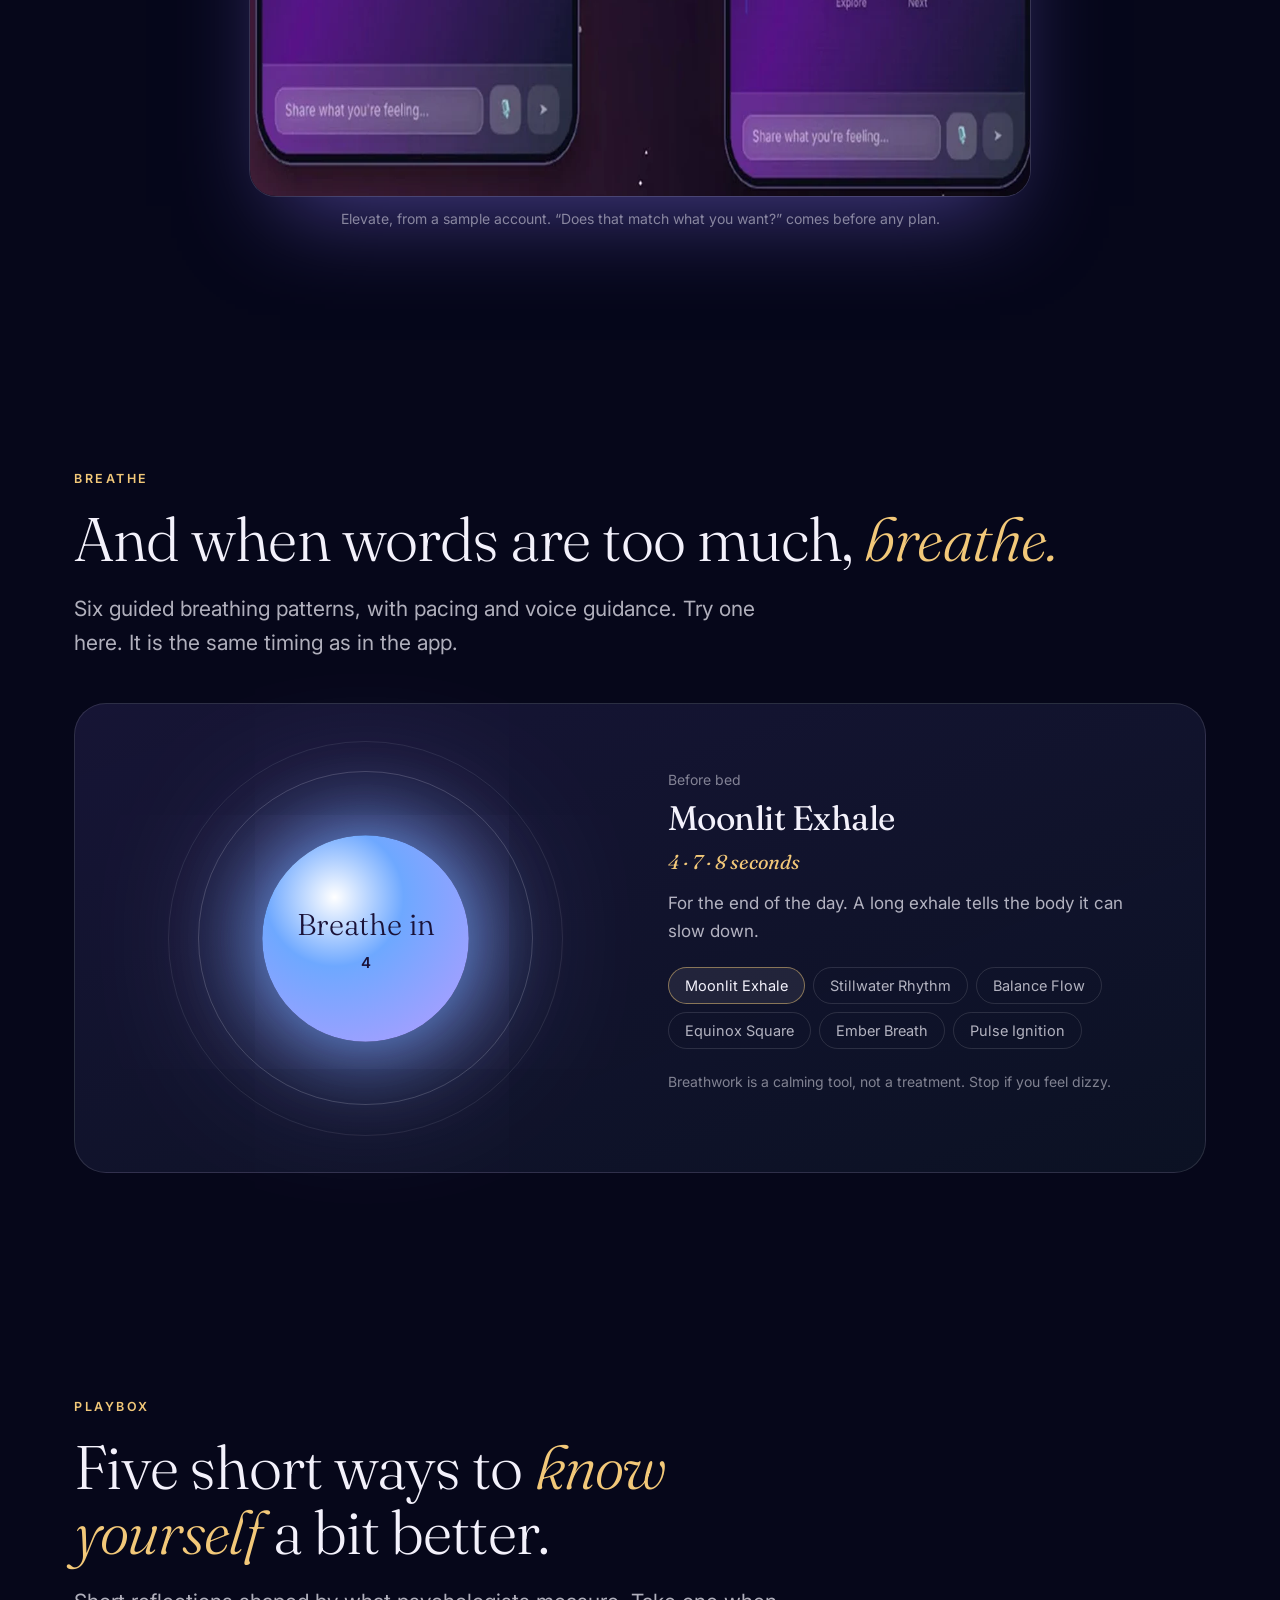
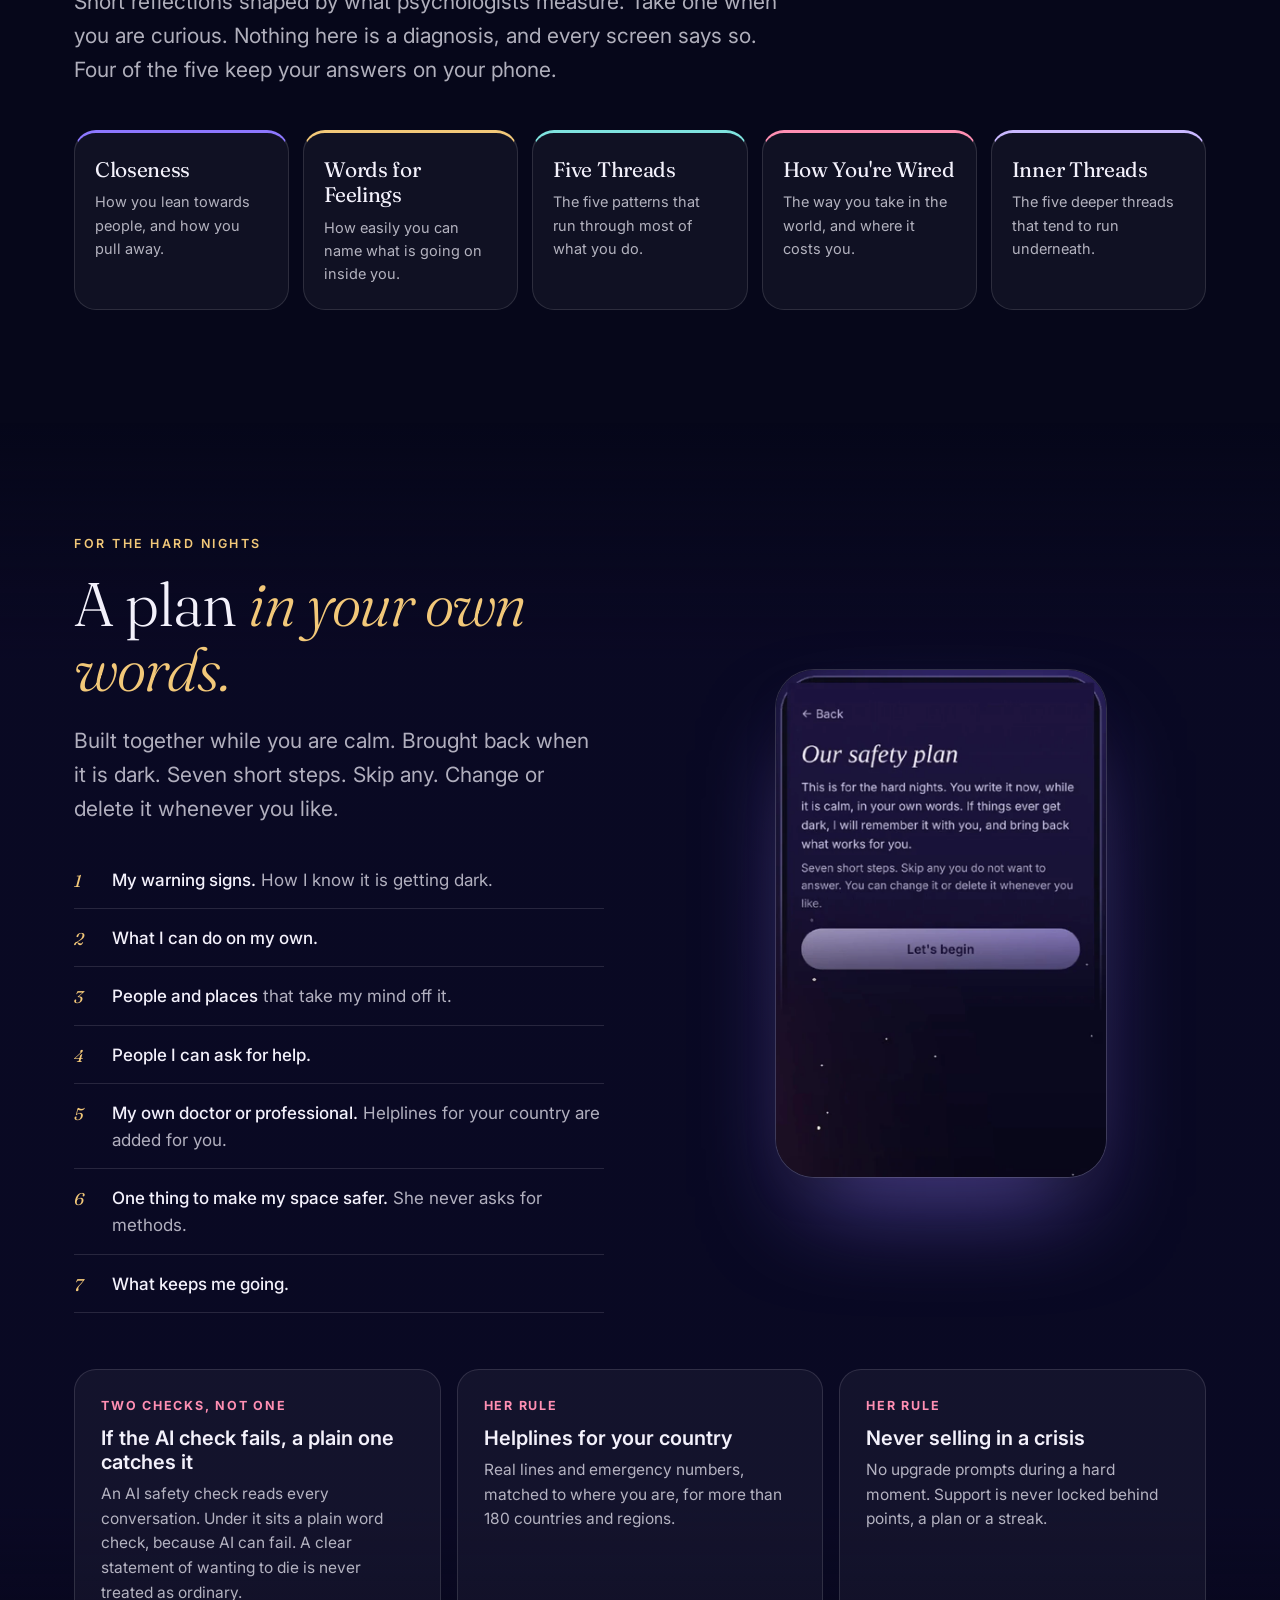
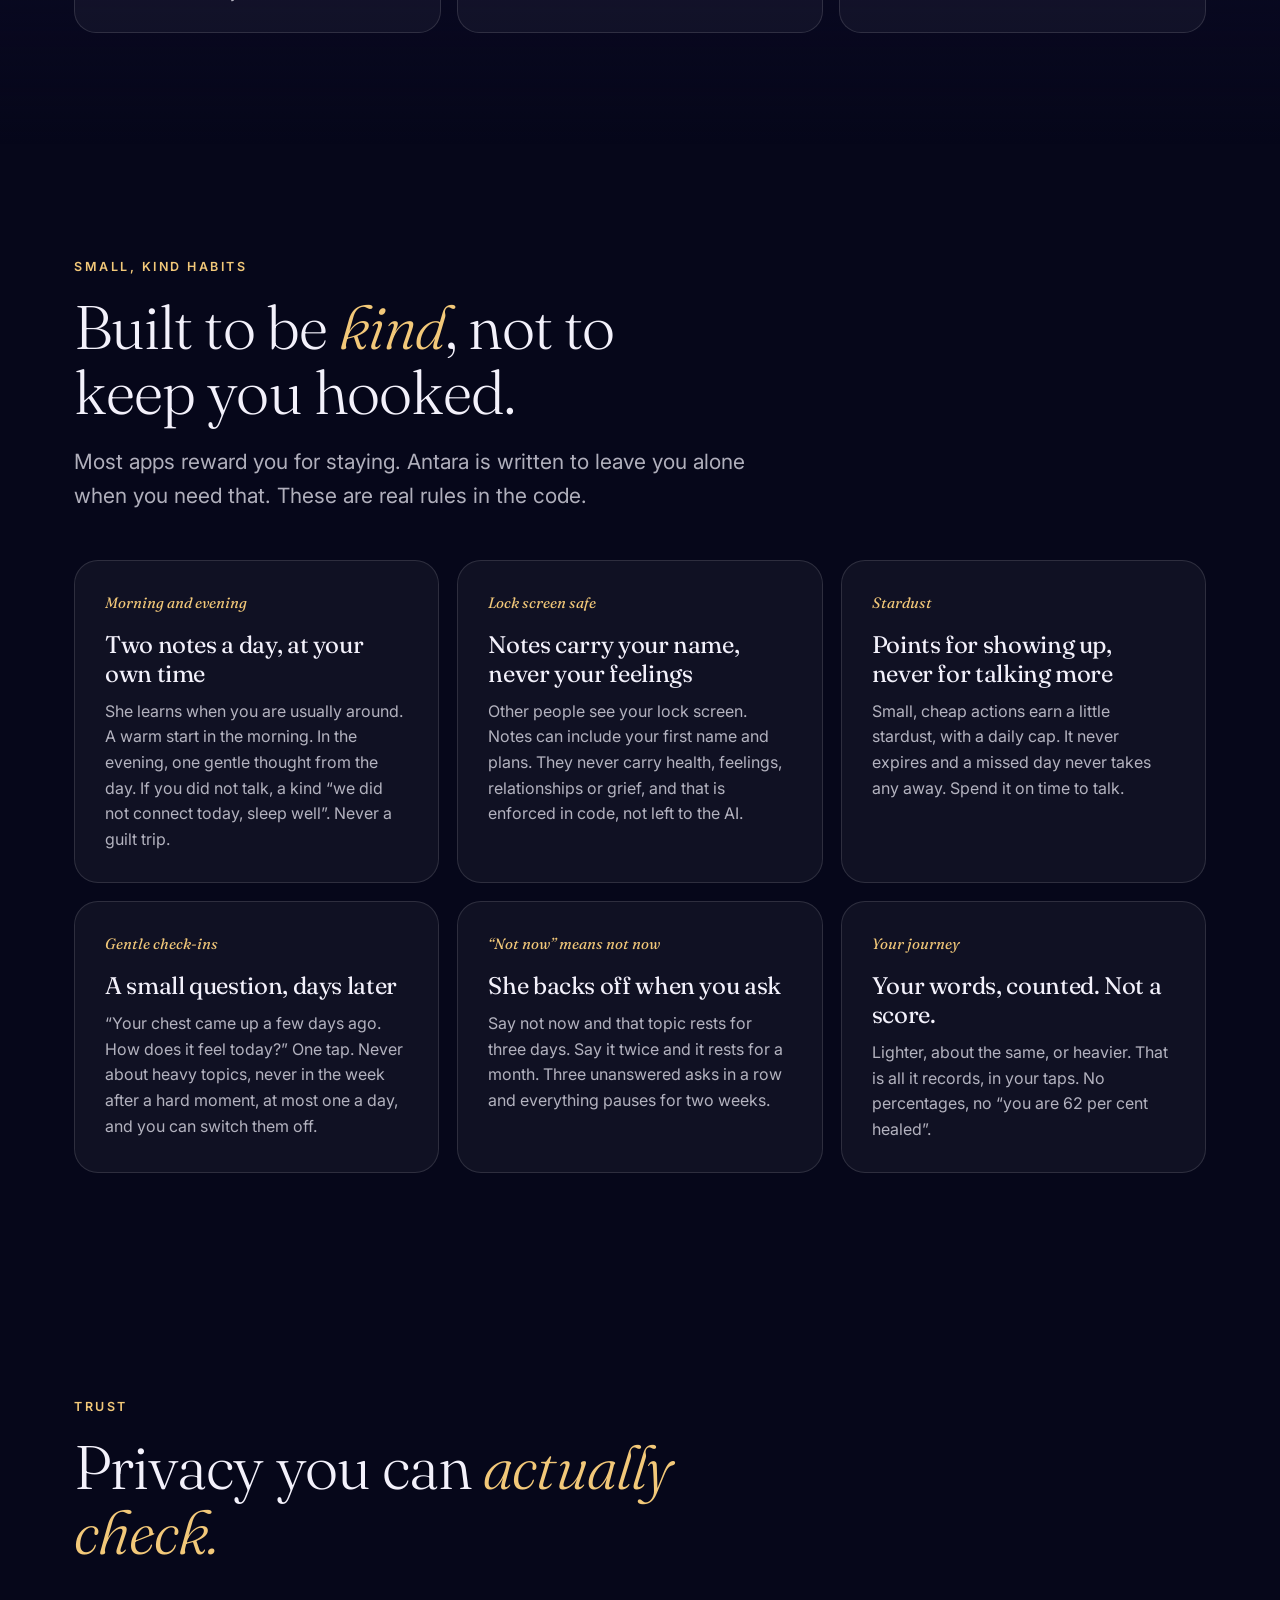
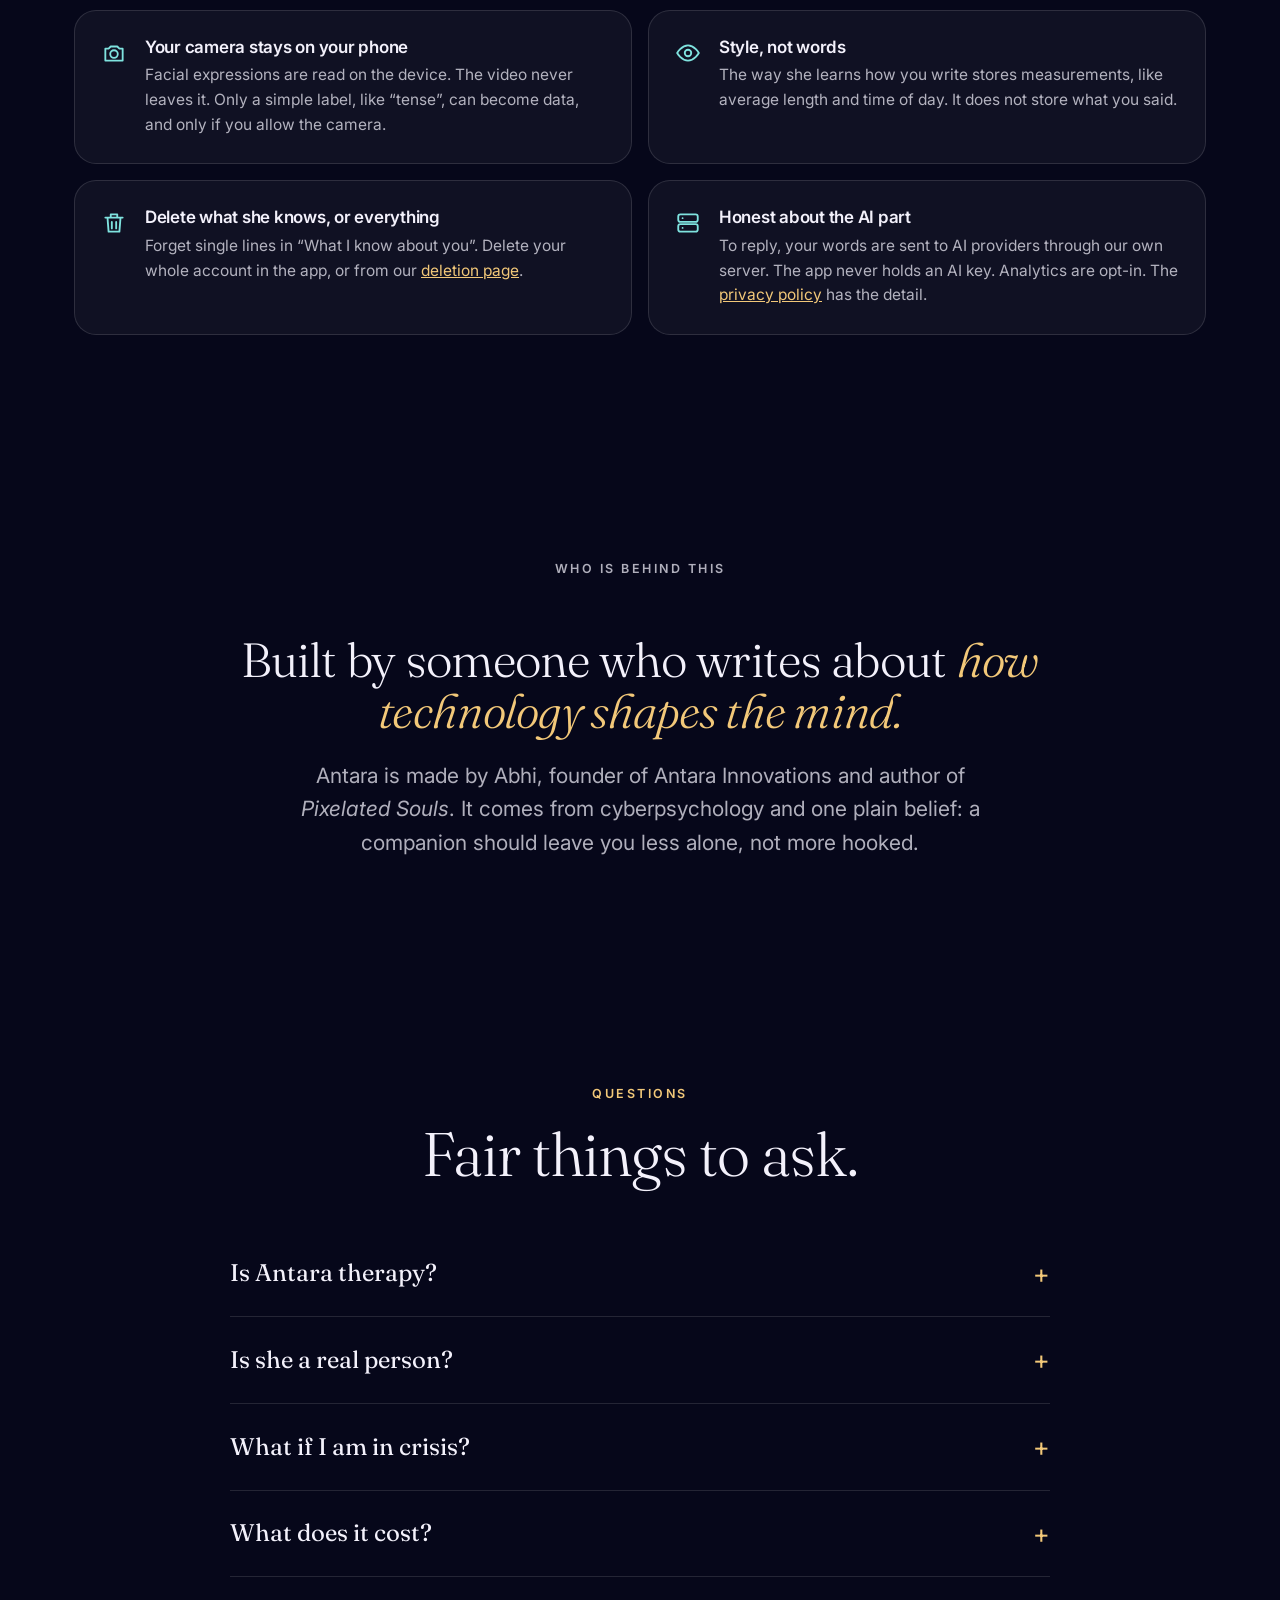
==== commit 6b4e5034: "update" ====
--- a/index.html
+++ b/index.html
@@ -1,152 +1,374 @@
 <!doctype html>
-<html lang="en">
+<html lang="en-GB">
 <head>
-  <meta charset="utf-8" />
-  <title>Antara — Where technology learns to feel</title>
-  <meta name="viewport" content="width=device-width, initial-scale=1" />
-  <meta name="color-scheme" content="dark" />
-  <meta name="description" content="An agentic, body-aware wellness companion for psychological and psychosomatic wellbeing." />
-  <link rel="preconnect" href="https://fonts.gstatic.com" crossorigin>
-  <link href="https://fonts.googleapis.com/css2?family=Inter:wght@400;600;800&display=swap" rel="stylesheet">
-  <link rel="icon" href="favicon.ico">
-  <link rel="stylesheet" href="assets/site.css" />
-  <link rel="stylesheet" href="assets/mediawall.css" />
+<meta charset="utf-8">
+<title>Antara: a voice that remembers you</title>
+<meta name="viewport" content="width=device-width,initial-scale=1,viewport-fit=cover">
+<meta name="color-scheme" content="dark">
+<meta name="theme-color" content="#06071a">
+<meta name="description" content="Antara is an AI wellbeing companion for iOS and Android. Talk to her face to face, and she remembers you across Talk, Reflect, Heal and Elevate. Seven days free.">
+<link rel="canonical" href="https://www.antara.icu/">
+<meta property="og:type" content="website">
+<meta property="og:site_name" content="Antara">
+<meta property="og:title" content="Antara: a voice that remembers you">
+<meta property="og:description" content="Antara is an AI wellbeing companion for iOS and Android. Talk to her face to face, and she remembers you across Talk, Reflect, Heal and Elevate. Seven days free.">
+<meta property="og:url" content="https://www.antara.icu/">
+<meta property="og:image" content="https://www.antara.icu/assets/img/film-poster.jpg">
+<meta name="twitter:card" content="summary_large_image">
+<meta name="apple-itunes-app" content="app-id=6755032385">
+<link rel="icon" href="favicon.ico">
+<link rel="preconnect" href="https://fonts.googleapis.com">
+<link rel="preconnect" href="https://fonts.gstatic.com" crossorigin>
+<link rel="stylesheet" href="assets/antara.css">
+<script type="application/ld+json">{"@context":"https://schema.org","@type":"MobileApplication","name":"Antara Wellness","operatingSystem":"iOS, Android","applicationCategory":"HealthApplication","description":"An AI wellbeing companion that remembers you. Talk, Reflect, Heal and Elevate in one app.","url":"https://www.antara.icu/","installUrl":"https://apps.apple.com/us/app/antara-wellness/id6755032385","publisher":{"@type":"Organization","name":"Antara Innovations"}}</script>
 </head>
 <body>
-  <div class="topbar">
-    <div class="nav">
-      <a class="brand" href="">
-        <span class="logo"><img src="assets/antra-icon-512.png" alt="Antara" /></span>
-        <b>Antara</b>
-      </a>
-      <div class="navlinks">
-        <a data-nav href="">Home</a>
-        <a data-nav href="product/">Product</a>
-        <a data-nav href="pricing/">Pricing</a>
-        <a data-nav href="support/">Support</a>
-        <a data-nav href="privacy/">Privacy</a>
-      </div>
-      <div class="cta">
-        <a class="btn ghost" href="download/">Get the app</a>
-        <a class="btn primary" href="pricing/">Start free</a>
-      </div>
+<canvas id="sky" aria-hidden="true"></canvas><div class="aurora" aria-hidden="true"></div>
+<header class="nav"><div class="in">
+  <a class="brand" href="./"><img src="assets/antra-icon-512.png" alt="" width="34" height="34"><span>Antara</span></a>
+  <nav class="links" id="links" aria-label="Main">
+    <a href="product/">How it works</a><a href="screens/">Screens</a><a href="pricing/">Pricing</a><a href="support/">Support</a>
+    <a class="btn gold" href="download/">Get the app</a>
+  </nav>
+  <button class="burger" aria-label="Menu" aria-expanded="false" aria-controls="links"><span></span><span></span></button>
+</div></header>
+
+<main>
+
+<section class="hero">
+ <div class="wrap grid">
+  <div>
+   <p class="eyebrow rv">A wellbeing companion for iOS and Android</p>
+   <h1 class="rv d1">You hold everyone together. <em>Who holds you?</em></h1>
+   <p class="lead rv d2">Meet Antara. A voice that remembers you. Talk to her out loud, or let her see you, and she picks up exactly where you left off.</p>
+   <div class="rv d3">
+     <div class="row" data-stores>
+      <a class="btn lg gold" data-store="ios" href="https://apps.apple.com/us/app/antara-wellness/id6755032385" target="_blank" rel="noopener"><svg viewBox="0 0 24 24" fill="currentColor"><path d="M16.4 12.7c0-2.4 2-3.5 2.1-3.6-1.1-1.7-2.9-1.9-3.5-1.9-1.5-.2-2.9.9-3.7.9-.8 0-1.9-.9-3.2-.8-1.6 0-3.1 1-4 2.4-1.7 3-.4 7.400 1.200 9.800.8 1.200 1.800 2.500 3 2.500 1.200 0 1.700-.8 3.100-.8 1.500 0 1.900.8 3.200.8 1.300 0 2.100-1.200 2.900-2.400.9-1.300 1.300-2.600 1.300-2.700-.1 0-2.400-.9-2.400-3.600zM14 5.600c.7-.8 1.100-1.900 1-3-1 0-2.100.6-2.800 1.400-.6.700-1.200 1.800-1 2.900 1.100.1 2.100-.5 2.800-1.300z"/></svg><span>App Store</span></a>
+      <a class="btn lg" data-store="android" href="https://play.google.com/store/apps/details?id=com.antara.health" target="_blank" rel="noopener"><svg viewBox="0 0 24 24" fill="currentColor"><path d="M4 2.700v18.600c0 .4.4.6.7.4l16-9.300c.3-.2.3-.6 0-.8L4.700 2.300c-.3-.2-.7 0-.7.400z"/></svg><span>Google Play</span></a>
     </div>
-  </div>
-
-  <div class="wrap">
-
-  <!-- Media wall hero -->
-  <div class="mediaWallSection" data-mediawall>
-    <div class="mediaWall">
-      <div class="mediaWallText">
-        <span class="badge">A holistic therapist, in the palm of your hand. When you need it. Where you need it</span>
-
-        <div class="mediaWallEyebrow" data-mediawall-eyebrow></div>
-        <div class="mediaWallHeadline" data-mediawall-headline></div>
-        <div class="mediaWallBody" data-mediawall-body></div>
-
-        <div class="mediaWallChips" aria-label="Antara pillars">
-          <div class="mediaWallChip" data-mediawall-chip="Reflect" data-active="false">
-            <b>Reflect</b><small>Clarity and meaning.</small>
-          </div>
-          <div class="mediaWallChip" data-mediawall-chip="Elevate" data-active="false">
-            <b>Elevate</b><small>Grow with intention.</small>
-          </div>
-          <div class="mediaWallChip" data-mediawall-chip="Heal" data-active="false">
-            <b>Heal</b><small>Regulate and restore.</small>
-          </div>
-        </div>
-
-        <div class="heroActions" style="display:flex;gap:10px;flex-wrap:wrap;margin-top:16px">
-          <a class="btn primary" href="https://apps.apple.com/us/app/antara-wellness/id6755032385" target="_blank" rel="noopener">App Store</a>
-          <a class="btn" href="https://play.google.com/store/apps/details?id=com.antara.health" target="_blank" rel="noopener">Google Play</a>
-          <a class="btn ghost" href="product/">Explore the product</a>
-        </div>
-
-        <div class="kpis" style="margin-top:16px">
-          <div class="kpi"><b>Reflect</b><small>Metacognition and Awareness: Antara learns your wiring, internal signals in real time and delivers real therapeutic workflows using trained agentic AI.</small></div>
-          <div class="kpi"><b>Elevate</b><small>Holistic growth by integrating strengths, values, meaning, and purpose. Antara understands your quirks and create plans to trun them into fuel.</small></div>
-          <div class="kpi"><b>Heal</b><small>Trauma informed healing. Antara starts where your nervous system speaks loudest, releasing stored stress and re-patterning safety in the body.</small></div>
-        </div>
-      </div>
-
-  <div class="mediaWallDeviceWrap">
-    <div class="mediaWallStack" aria-label="Antara app previews" data-mw-carousel>
-      <div class="mwTrack" data-mw-track data-carousel-rail>
-        <div class="mwSlide" data-mw-key="Reflect" data-carousel-item aria-label="Reflect screen">
-          <div class="device mediaWallPhone">
-            <div class="screen">
-              <img class="mediaWallImg" src="assets/antara_universe_iphone_1242x2688.png" alt="Antara Reflect preview" />
-            </div>
-          </div>
-        </div>
-  
-        <div class="mwSlide" data-mw-key="Elevate" data-carousel-item aria-label="Elevate screen">
-          <div class="device mediaWallPhone">
-            <div class="screen">
-              <img class="mediaWallImg" src="assets/antara_screen_clean_3_1242x2688.png" alt="Antara Elevate preview" />
-            </div>
-          </div>
-        </div>
-  
-        <div class="mwSlide" data-mw-key="Heal" data-carousel-item aria-label="Heal screen">
-          <div class="device mediaWallPhone">
-            <div class="screen">
-              <img class="mediaWallImg" src="assets/antara_screen_clean_8_1242x2688.png" alt="Antara Heal preview" />
-            </div>
-          </div>
-        </div>
-      </div>
-  
-      <div class="mwDots" data-mw-dots data-carousel-dots aria-label="Carousel navigation"></div>
-      <div class="mediaWallGlow" aria-hidden="true"></div>
-    </div>
-  
-    <div class="mediaWallHint"><small>Swipe your attention, not your nervous system.</small></div>
-  </div>
-
-
-  <div class="grid" style="margin-top:18px">
-    <div class="card col-12">
-      <div class="pad">
-        <div class="h2">Privacy, by default. Calmer, by intent</div>
-        <p>
-          Antara is designed to be privacy-first. We avoid collecting what we do not need, we keep analytics opt-in,
-          and we aim for the least invasive path that still works.
-        </p>
-        <p>
-          The interface stays calm on purpose. Your brain already has enough tabs open.
-        </p>
-      </div>
-    </div>
-
-    <div class="card col-12">
-      <div class="pad">
-        <div class="h2">Download Antara</div>
-        <p>Available on iOS and Android. Same calm, same science, same privacy-first intent.</p>
-        <div style="display:flex;gap:10px;flex-wrap:wrap;margin-top:12px">
-          <a class="btn primary" href="https://apps.apple.com/us/app/antara-wellness/id6755032385" target="_blank" rel="noopener">App Store</a>
-          <a class="btn" href="https://play.google.com/store/apps/details?id=com.antara.health" target="_blank" rel="noopener">Google Play</a>
-        </div>
-      </div>
-    </div>
-  </div>
-
-    <div class="footer">
-      <div class="row">
-        <small>© 2026 Antara. Calm science, real life.</small>
-        <div style="display:flex;gap:14px;flex-wrap:wrap">
-          <a href="terms/">Terms</a>
-          <a href="privacy/">Privacy</a>
-          <a href="delete/">Account deletion</a>
-          <a href="https://play.google.com/store/apps/details?id=com.antara.health" target="_blank" rel="noopener">Google Play</a>
-          <a href="https://apps.apple.com/us/app/antara-wellness/id6755032385" target="_blank" rel="noopener">App Store</a>
-        </div>
-      </div>
-    </div>
-  </div>
-
-  <script src="assets/site.js"></script>
-  <script src="assets/mediawall.js"></script>
-</body>
-</html>
+     <div class="row" style="margin-top:14px"><button class="btn" data-film type="button"><svg viewBox="0 0 24 24" fill="currentColor"><path d="M8 5v14l11-7z"/></svg><span>Watch the film &middot; 46s</span></button></div>
+     <p class="small fine">Seven days free. Antara is an AI companion. She is not a clinician and not a crisis service.</p>
+   </div>
+  </div>
+  <div class="stage rv d2">
+   <div class="faceFrame">
+     <video src="assets/vid/face.mp4" poster="assets/img/face-poster.webp" muted loop playsinline preload="metadata" data-lazyplay aria-label="Antara talking, face to face"></video></div>
+   <div class="statechips" aria-hidden="true">
+     <div class="chip"><i></i>Listening</div><div class="chip"><i></i>Thinking</div><div class="chip"><i></i>Speaking</div>
+   </div>
+   <div class="floatPhone"><img src="assets/img/home.webp" width="563" height="1155" alt="The Antara home screen: Talk to Antara, today's reflection and your inner sky"></div>
+  </div>
+ </div>
+ <div class="scrollhint">Scroll</div>
+</section>
+
+<div class="marquee" aria-hidden="true"><div class="track">
+  <span>Talk</span><span>Reflect</span><span>Heal</span><span>Elevate</span><span>Breathe</span><span>Your inner sky</span><span>Your safety plan</span><span>She remembers</span>
+  <span>Talk</span><span>Reflect</span><span>Heal</span><span>Elevate</span><span>Breathe</span><span>Your inner sky</span><span>Your safety plan</span><span>She remembers</span>
+</div></div>
+
+<div class="stats"><div class="wrap"><div class="statrow">
+  <div class="stat rv"><b>4</b><span>doors, one memory</span></div>
+  <div class="stat rv d1"><b>8</b><span>coaches for growth</span></div>
+  <div class="stat rv d2"><b>6</b><span>guided breathing patterns</span></div>
+  <div class="stat rv d3"><b>180+</b><span>countries with helplines built in</span></div>
+  <div class="stat rv d3"><b>7</b><span>days free to try it</span></div>
+</div></div></div>
+
+<section id="doors"><div class="wrap">
+ <div class="split">
+  <div class="copy">
+   <p class="eyebrow rv">One app, four doors</p>
+   <h2 class="rv d1">Four doors. <em>One mind</em> that knows you.</h2>
+   <p class="lead rv d2">Whatever you pick, you walk into the same memory. Say something in Talk on Monday and Heal already knows on Thursday. You never start from zero.</p>
+   <div class="doorTabs rv d2" role="tablist" aria-label="Antara modules">
+     <button role="tab" data-door="talk" aria-selected="true">Talk</button>
+     <button role="tab" data-door="reflect" aria-selected="false">Reflect</button>
+     <button role="tab" data-door="heal" aria-selected="false">Heal</button>
+     <button role="tab" data-door="elevate" aria-selected="false">Elevate</button>
+   </div>
+   <div class="doorPanel on" data-panel="talk" role="tabpanel">
+     <h3>Say it out loud, like to a friend.</h3>
+     <p class="muted">Tap the circle and talk. No forms, no menus, no rush. She answers in a warm voice and she opens with what matters to you, not with &ldquo;How can I help?&rdquo; Can't speak right now? Type instead.</p>
+     <div class="quote">&ldquo;Hey Sam, so you spoke up in that meeting even though the nerves didn't quit. How'd it land?&rdquo;<small>An example opening, from a sample account.</small></div>
+   </div>
+   <div class="doorPanel" data-panel="reflect" role="tabpanel">
+     <h3>Slow the spiral. Listen inward.</h3>
+     <p class="muted">Reflect is for the loop that will not switch off. She listens, then asks the one question that opens it up. It is closer to a good conversation with someone who pays attention than to a chatbot reply.</p>
+     <div class="quote">&ldquo;Your body staying on guard all the time sounds exhausting. As we begin today, I'm curious. What does your body feel like right now?&rdquo;<small>An example opening, from a sample account.</small></div>
+   </div>
+   <div class="doorPanel" data-panel="heal" role="tabpanel">
+     <h3>Start where it lives in the body.</h3>
+     <p class="muted">Heal starts from a body map. Tap where it hurts, and Antara works with what that spot has been holding: where the feeling sits, when it flares, and short gentle practices to settle it, at your pace.</p>
+   </div>
+   <div class="doorPanel" data-panel="elevate" role="tabpanel">
+     <h3>Turn what you want into a plan.</h3>
+     <p class="muted">Pick an area of life, and a coach who remembers your Thursday meeting builds a 90 day vision you can actually believe in. Then one clear step at a time.</p>
+   </div>
+  </div>
+  <div class="doorShots rv d2">
+    <div class="phone on" data-shot="talk"><img src="assets/img/talk.webp" width="623" height="1260" alt="Talk screen: tap the circle and talk" loading="lazy"></div>
+    <div class="phone" data-shot="reflect"><img src="assets/img/reflect.webp" width="720" height="1500" alt="Reflect screen with a gentle opening question" loading="lazy"></div>
+    <div class="phone" data-shot="heal"><img src="assets/img/body.webp" width="623" height="1260" alt="Heal body map with tappable points" loading="lazy"></div>
+    <div class="phone wideShot" data-shot="elevate"><img src="assets/img/elevate.webp" width="1207" height="1117" alt="Elevate coach turning a goal into a 90 day plan" loading="lazy"></div>
+  </div>
+ </div>
+</div></section>
+
+<section id="face"><div class="wrap">
+ <div class="split flip">
+  <div class="copy">
+   <p class="eyebrow rv">The live face</p>
+   <h2 class="rv d1">Then she looks at you. <em>And talks.</em></h2>
+   <p class="lead rv d2">A live face on the call. She speaks, you answer, she listens. Face to face, at 2am, with no appointment.</p>
+   <div class="stateList rv d2">
+     <div><b>Listening</b><span>She waits. No rush.</span></div>
+     <div><b>Thinking</b><span>She takes a breath.</span></div>
+     <div><b>Speaking</b><span>Warm voice, live face.</span></div>
+   </div>
+   <p class="notice rv d3">She is an AI, and her face is digital. It is there to make talking easier, not to make you think she is a person. Real recording from the app.</p>
+  </div>
+  <div class="faceBig rv d2">
+   <div class="faceFrame">
+    <video src="assets/vid/face.mp4" poster="assets/img/face-poster.webp" muted loop playsinline preload="none" data-lazyplay aria-label="Antara speaking, live face"></video></div>
+  </div>
+ </div>
+</div></section>
+
+<section id="noticing"><div class="wrap">
+ <div class="split">
+  <div class="phoneWrap rv"><div class="phone"><img src="assets/img/chat.webp" width="720" height="1500" alt="Chat where Antara notices the gap between 'it went fine' and 'I cannot stop replaying it'" loading="lazy"></div></div>
+  <div class="copy">
+   <p class="eyebrow rv">What makes her different</p>
+   <h2 class="rv d1">You said, &ldquo;it went fine.&rdquo; <em>She heard, &ldquo;I can't stop replaying it.&rdquo;</em></h2>
+   <p class="lead rv d2">Most chatbots answer the sentence. Antara answers the person. She asks questions that notice the gap between what you say and what you feel.</p>
+   <ul class="ticks rv d3">
+     <li><span><b>She reads how you write, not only what.</b> Message length, how formal you are, which languages you mix (Hinglish too), the hour you usually turn up. Stored as small averages, never your words.</span></li>
+     <li><span><b>She holds patterns loosely.</b> One mention is a hunch. She waits for it to come back before she says anything, and she always says it as something she noticed, not a fact about you.</span></li>
+     <li><span><b>Her tone follows yours.</b> Casual with casual, careful with careful. She is built to sound like she belongs in your world.</span></li>
+   </ul>
+  </div>
+ </div>
+</div></section>
+
+<section id="memory"><div class="wrap">
+ <div class="split flip">
+  <div class="copy">
+   <p class="eyebrow rv">Memory you can read</p>
+   <h2 class="rv d1">She remembers your dad, your manager, <em>the meeting you dreaded.</em></h2>
+   <p class="lead rv d2">Everything she knows is written in plain words, in one screen called &ldquo;What I know about you&rdquo;. Tap Forget and it is gone.</p>
+   <ul class="ticks rv d3">
+     <li><span><b>Readable.</b> No hidden profile. If she knows it, you can read it.</span></li>
+     <li><span><b>Deletable, line by line.</b> You decide what stays.</span></li>
+     <li><span><b>One memory behind every door.</b> Talk, Reflect, Heal and Elevate all draw on the same one.</span></li>
+   </ul>
+  </div>
+  <div class="phoneWrap rv d2"><div class="phone"><img src="assets/img/memory.webp" width="623" height="1260" alt="The 'What I know about you' screen with a Forget button on every line" loading="lazy"></div></div>
+ </div>
+</div></section>
+
+<section id="body"><div class="wrap">
+ <div class="split">
+  <div class="phoneWrap rv"><div class="phone"><img src="assets/img/body.webp" width="623" height="1260" alt="Embodied Healing body map" loading="lazy"></div></div>
+  <div class="copy">
+   <p class="eyebrow rv">Heal</p>
+   <h2 class="rv d1">Your body has been trying <em>to tell you something.</em></h2>
+   <p class="lead rv d2">Tap where it hurts. Antara listens to what that spot has been holding.</p>
+   <p class="muted rv d3">Stress often arrives as a tight chest, a clenched jaw, a stomach that will not settle. The body map lets you start there, with no need to find the right words first. She then helps you map when it flares, try a short practice, and rebuild a sense of safety at your pace. It is not a diagnosis, and it never claims to be.</p>
+  </div>
+ </div>
+</div></section>
+
+<section id="innersky"><div class="wrap">
+ <p class="eyebrow rv">Your inner sky</p>
+ <h2 class="rv d1" style="max-width:16ch">See what I have <em>noticed.</em></h2>
+ <p class="lead rv d2" style="margin-top:20px">Your inner sky draws what she has picked up, as stars. Things she noticed, never facts about you.</p>
+ <div class="skyBox rv d2" data-skydemo>
+  <div class="skyHead">
+   <span class="small">Example sky. Try the rule that keeps it honest:</span>
+   <div class="seg" role="group" aria-label="How many talks">
+     <button type="button" data-talks="1" aria-pressed="false">After one talk</button>
+     <button type="button" data-talks="2" aria-pressed="true">After two talks</button>
+     <button type="button" data-talks="3" aria-pressed="false">After three</button>
+   </div>
+  </div>
+  <div class="skyGrid">
+   <div class="skyCol"><h4>Your body</h4><div class="starList" data-col="body"></div></div>
+   <div class="skyCol"><h4>Your life</h4><div class="starList" data-col="life"></div></div>
+   <div class="skyCol"><h4>Patterns</h4><div class="starList" data-col="patterns"></div></div>
+  </div>
+  <div class="skyNote" data-skynote aria-live="polite"></div>
+ </div>
+ <ul class="ticks rv" style="max-width:760px">
+   <li><span><b>Faint and dotted after one mention. Firm after two.</b> She does not build a story off a single sentence.</span></li>
+   <li><span><b>Heavy topics wait.</b> Grief and the like only appear after two separate talks.</span></li>
+   <li><span><b>No fake milestones.</b> An empty sky shows soft ghost stars that say what would light them, never a blank screen.</span></li>
+   <li><span><b>You answer, not her.</b> A small question comes days later: is it lighter, the same, or heavier? Only your tap counts. Silence is never marked as resolved.</span></li>
+ </ul>
+</div></section>
+
+<section id="listens"><div class="wrap">
+ <div class="split flip">
+  <div class="copy">
+   <p class="eyebrow rv">Beyond words</p>
+   <h2 class="rv d1">She listens <em>beyond your words.</em></h2>
+   <p class="lead rv d2">Voice, face and heart rate, only if you allow it. Switch any of it off whenever you like.</p>
+   <div class="toggleRows rv d3">
+     <div class="trow"><div class="ic"><svg viewBox="0 0 24 24" fill="none" stroke="currentColor" stroke-width="1.7" stroke-linecap="round" stroke-linejoin="round"><path d="M12 20s-7-4.4-7-10a4 4 0 0 1 7-2.600A4 4 0 0 1 19 10c0 5.600-7 10-7 10z"/></svg></div><div><b>Heart rate</b><span>For a sense of how you are really doing.</span></div><button class="sw" role="switch" aria-checked="true" aria-label="Heart rate"></button></div>
+     <div class="trow"><div class="ic"><svg viewBox="0 0 24 24" fill="none" stroke="currentColor" stroke-width="1.7" stroke-linecap="round" stroke-linejoin="round"><path d="M4 8h3l2-2h6l2 2h3v11H4z"/><circle cx="12" cy="13" r="3.500"/></svg></div><div><b>Camera</b><span>To notice what is in your expression. Read on your phone. The video never leaves it.</span></div><button class="sw" role="switch" aria-checked="true" aria-label="Camera"></button></div>
+     <div class="trow"><div class="ic"><svg viewBox="0 0 24 24" fill="none" stroke="currentColor" stroke-width="1.7" stroke-linecap="round" stroke-linejoin="round"><rect x="9" y="3" width="6" height="12" rx="3"/><path d="M5 11a7 7 0 0 0 14 0M12 18v3"/></svg></div><div><b>Voice</b><span>So you can just talk, not type.</span></div><button class="sw" role="switch" aria-checked="true" aria-label="Voice"></button></div>
+   </div>
+   <p class="small" style="margin-top:18px">Signals are one light input. She holds them as a hunch and checks with you, she never announces what your face &ldquo;means&rdquo;. The conversation is the product.</p>
+  </div>
+  <div class="phoneWrap rv d2"><div class="phone"><img src="assets/img/tune.webp" width="720" height="1500" alt="Let's tune in properly: choose heart rate, camera and voice, all optional" loading="lazy"></div></div>
+ </div>
+</div></section>
+
+<section id="elevate"><div class="wrap">
+ <p class="eyebrow rv">Elevate</p>
+ <h2 class="rv d1" style="max-width:18ch">Eight kinds of growth. <em>Eight different coaches.</em></h2>
+ <p class="lead rv d2" style="margin-top:20px">A relationship coach does not sound like a health coach. Pick an area and the coach changes to fit it, with a 90 day vision you actually believe, then one clear step at a time.</p>
+ <div class="coaches">
+  <div class="coach rv"><div class="ci"><svg viewBox="0 0 24 24" fill="none" stroke="currentColor" stroke-width="1.7" stroke-linecap="round" stroke-linejoin="round"><rect x="3" y="7" width="18" height="13" rx="2"/><path d="M9 7V5h6v2M3 13h18"/></svg></div><h3>Work</h3><p>Be seen, speak up, move up.</p></div>
+  <div class="coach rv d1"><div class="ci"><svg viewBox="0 0 24 24" fill="none" stroke="currentColor" stroke-width="1.7" stroke-linecap="round" stroke-linejoin="round"><path d="M12 20s-7-4.4-7-10a4 4 0 0 1 7-2.600A4 4 0 0 1 19 10c0 5.600-7 10-7 10z"/></svg></div><h3>Health</h3><p>Energy and habits that stick.</p></div>
+  <div class="coach rv d2"><div class="ci"><svg viewBox="0 0 24 24" fill="none" stroke="currentColor" stroke-width="1.7" stroke-linecap="round" stroke-linejoin="round"><ellipse cx="12" cy="6" rx="7" ry="3"/><path d="M5 6v6c0 1.700 3 3 7 3s7-1.300 7-3V6M5 12v6c0 1.700 3 3 7 3s7-1.300 7-3v-6"/></svg></div><h3>Wealth</h3><p>A money plan you can follow.</p></div>
+  <div class="coach rv d3"><div class="ci"><svg viewBox="0 0 24 24" fill="none" stroke="currentColor" stroke-width="1.7" stroke-linecap="round" stroke-linejoin="round"><circle cx="9" cy="8" r="3"/><circle cx="17" cy="9" r="2.200"/><path d="M3 20c0-3.500 2.500-6 6-6s6 2.500 6 6M15 14.500c3 0 6 1.500 6 5"/></svg></div><h3>Relationships</h3><p>Say the hard thing, kindly.</p></div>
+  <div class="coach rv"><div class="ci"><svg viewBox="0 0 24 24" fill="none" stroke="currentColor" stroke-width="1.7" stroke-linecap="round" stroke-linejoin="round"><path d="M12 3v4M8 5l2 3M16 5l-2 3M5 21c-1-4 0-8 3-9 3-1 4 1 4 3s-2 3-4 2M12 15c1-3 4-4 6-3s2 4 0 6-5 1-6 3"/></svg></div><h3>Spirituality</h3><p>A daily practice that is yours.</p></div>
+  <div class="coach rv d1"><div class="ci"><svg viewBox="0 0 24 24" fill="none" stroke="currentColor" stroke-width="1.7" stroke-linecap="round" stroke-linejoin="round"><circle cx="12" cy="5" r="2.200"/><path d="M12 8v6M7 10l5 2 5-2M9 21l3-7 3 7"/></svg></div><h3>Parenting</h3><p>Calmer bedtimes, steadier days.</p></div>
+  <div class="coach rv d2"><div class="ci"><svg viewBox="0 0 24 24" fill="none" stroke="currentColor" stroke-width="1.7" stroke-linecap="round" stroke-linejoin="round"><path d="M2 9l10-5 10 5-10 5z"/><path d="M6 11v5c0 1.500 3 3 6 3s6-1.500 6-3v-5"/></svg></div><h3>New skill</h3><p>Learn, on your hours.</p></div>
+  <div class="coach rv d3"><div class="ci"><svg viewBox="0 0 24 24" fill="none" stroke="currentColor" stroke-width="1.7" stroke-linecap="round" stroke-linejoin="round"><path d="M9 4a3 3 0 0 0-3 3 3 3 0 0 0-2 5 3 3 0 0 0 2 5 3 3 0 0 0 5 2V4a3 3 0 0 0-2 0zM15 4a3 3 0 0 1 3 3 3 3 0 0 1 2 5 3 3 0 0 1-2 5 3 3 0 0 1-5 2V4a3 3 0 0 1 2 0z"/></svg></div><h3>Self awareness</h3><p>See the pattern you repeat.</p></div>
+ </div>
+ <div class="wide rv" style="max-width:780px;margin:44px auto 0"><img src="assets/img/elevate.webp" width="1207" height="1117" alt="Elevate: a coach asks if a 90 day plan matches what you want, then builds the first step" loading="lazy"></div>
+ <p class="small rv" style="text-align:center;margin-top:12px">Elevate, from a sample account. &ldquo;Does that match what you want?&rdquo; comes before any plan.</p>
+</div></section>
+
+<section id="breathe"><div class="wrap">
+ <p class="eyebrow rv">Breathe</p>
+ <h2 class="rv d1">And when words are too much, <em>breathe.</em></h2>
+ <p class="lead rv d2" style="margin-top:20px">Six guided breathing patterns, with pacing and voice guidance. Try one here. It is the same timing as in the app.</p>
+ <div class="breathBox rv d2">
+  <div class="orbWrap"><div class="ringO r2"></div><div class="ringO"></div><div class="orb" data-orb></div>
+    <div class="orbLabel"><b data-orblabel>Breathe in</b><span data-orbsub></span></div></div>
+  <div class="pinfo">
+    <p class="small" style="margin:0 0 6px" data-pwhen></p>
+    <h3 data-ptitle style="font-size:34px"></h3>
+    <p class="pat" data-ppat></p>
+    <p class="muted" data-pdesc></p>
+    <div class="pchips" data-pchips role="group" aria-label="Breathing patterns"></div>
+    <p class="small">Breathwork is a calming tool, not a treatment. Stop if you feel dizzy.</p>
+  </div>
+ </div>
+</div></section>
+
+<section id="playbox"><div class="wrap">
+ <p class="eyebrow rv">Playbox</p>
+ <h2 class="rv d1" style="max-width:18ch">Five short ways to <em>know yourself</em> a bit better.</h2>
+ <p class="lead rv d2" style="margin-top:20px">Short reflections shaped by what psychologists measure. Take one when you are curious. Nothing here is a diagnosis, and every screen says so. Four of the five keep your answers on your phone.</p>
+ <div class="pbList">
+  <div class="pb rv" style="--c:#8d78ff"><h3>Closeness</h3><p>How you lean towards people, and how you pull away.</p></div>
+  <div class="pb rv d1" style="--c:#f2c879"><h3>Words for Feelings</h3><p>How easily you can name what is going on inside you.</p></div>
+  <div class="pb rv d2" style="--c:#7fe3df"><h3>Five Threads</h3><p>The five patterns that run through most of what you do.</p></div>
+  <div class="pb rv d3" style="--c:#ff8fb3"><h3>How You're Wired</h3><p>The way you take in the world, and where it costs you.</p></div>
+  <div class="pb rv" style="--c:#c9b8ff"><h3>Inner Threads</h3><p>The five deeper threads that tend to run underneath.</p></div>
+ </div>
+</div></section>
+
+<section id="safety" class="safety"><div class="wrap">
+ <div class="split">
+  <div class="copy">
+   <p class="eyebrow rv">For the hard nights</p>
+   <h2 class="rv d1">A plan <em>in your own words.</em></h2>
+   <p class="lead rv d2">Built together while you are calm. Brought back when it is dark. Seven short steps. Skip any. Change or delete it whenever you like.</p>
+   <ol class="planList rv d3">
+     <li><span><b>My warning signs.</b> How I know it is getting dark.</span></li>
+     <li><span><b>What I can do on my own.</b></span></li>
+     <li><span><b>People and places</b> that take my mind off it.</span></li>
+     <li><span><b>People I can ask for help.</b></span></li>
+     <li><span><b>My own doctor or professional.</b> Helplines for your country are added for you.</span></li>
+     <li><span><b>One thing to make my space safer.</b> She never asks for methods.</span></li>
+     <li><span><b>What keeps me going.</b></span></li>
+   </ol>
+  </div>
+  <div class="phoneWrap rv d2"><div class="phone"><img src="assets/img/safety.webp" width="713" height="1095" alt="Our safety plan screen" loading="lazy"></div></div>
+ </div>
+ <div class="rules">
+   <div class="rule rv"><span class="x">Two checks, not one</span><h3>If the AI check fails, a plain one catches it</h3><p>An AI safety check reads every conversation. Under it sits a plain word check, because AI can fail. A clear statement of wanting to die is never treated as ordinary.</p></div>
+   <div class="rule rv d1"><span class="x">Her rule</span><h3>Helplines for your country</h3><p>Real lines and emergency numbers, matched to where you are, for more than 180 countries and regions.</p></div>
+   <div class="rule rv d2"><span class="x">Her rule</span><h3>Never selling in a crisis</h3><p>No upgrade prompts during a hard moment. Support is never locked behind points, a plan or a streak.</p></div>
+ </div>
+</div></section>
+
+<section id="habits"><div class="wrap">
+ <p class="eyebrow rv">Small, kind habits</p>
+ <h2 class="rv d1" style="max-width:18ch">Built to be <em>kind</em>, not to keep you hooked.</h2>
+ <p class="lead rv d2" style="margin-top:20px">Most apps reward you for staying. Antara is written to leave you alone when you need that. These are real rules in the code.</p>
+ <div class="habits">
+  <div class="card rv"><span class="n">Morning and evening</span><h3>Two notes a day, at your own time</h3><p>She learns when you are usually around. A warm start in the morning. In the evening, one gentle thought from the day. If you did not talk, a kind &ldquo;we did not connect today, sleep well&rdquo;. Never a guilt trip.</p></div>
+  <div class="card rv d1"><span class="n">Lock screen safe</span><h3>Notes carry your name, never your feelings</h3><p>Other people see your lock screen. Notes can include your first name and plans. They never carry health, feelings, relationships or grief, and that is enforced in code, not left to the AI.</p></div>
+  <div class="card rv d2"><span class="n">Stardust</span><h3>Points for showing up, never for talking more</h3><p>Small, cheap actions earn a little stardust, with a daily cap. It never expires and a missed day never takes any away. Spend it on time to talk.</p></div>
+  <div class="card rv"><span class="n">Gentle check-ins</span><h3>A small question, days later</h3><p>&ldquo;Your chest came up a few days ago. How does it feel today?&rdquo; One tap. Never about heavy topics, never in the week after a hard moment, at most one a day, and you can switch them off.</p></div>
+  <div class="card rv d1"><span class="n">&ldquo;Not now&rdquo; means not now</span><h3>She backs off when you ask</h3><p>Say not now and that topic rests for three days. Say it twice and it rests for a month. Three unanswered asks in a row and everything pauses for two weeks.</p></div>
+  <div class="card rv d2"><span class="n">Your journey</span><h3>Your words, counted. Not a score.</h3><p>Lighter, about the same, or heavier. That is all it records, in your taps. No percentages, no &ldquo;you are 62 per cent healed&rdquo;.</p></div>
+ </div>
+</div></section>
+
+<section id="privacy"><div class="wrap">
+ <p class="eyebrow rv">Trust</p>
+ <h2 class="rv d1" style="max-width:18ch">Privacy you can <em>actually check.</em></h2>
+ <div class="privGrid">
+  <div class="priv rv"><svg viewBox="0 0 24 24" fill="none" stroke="currentColor" stroke-width="1.7" stroke-linecap="round" stroke-linejoin="round"><path d="M4 8h3l2-2h6l2 2h3v11H4z"/><circle cx="12" cy="13" r="3.500"/></svg><div><h3>Your camera stays on your phone</h3><p>Facial expressions are read on the device. The video never leaves it. Only a simple label, like &ldquo;tense&rdquo;, can become data, and only if you allow the camera.</p></div></div>
+  <div class="priv rv d1"><svg viewBox="0 0 24 24" fill="none" stroke="currentColor" stroke-width="1.7" stroke-linecap="round" stroke-linejoin="round"><path d="M2 12s4-7 10-7 10 7 10 7-4 7-10 7S2 12 2 12z"/><circle cx="12" cy="12" r="3"/></svg><div><h3>Style, not words</h3><p>The way she learns how you write stores measurements, like average length and time of day. It does not store what you said.</p></div></div>
+  <div class="priv rv"><svg viewBox="0 0 24 24" fill="none" stroke="currentColor" stroke-width="1.7" stroke-linecap="round" stroke-linejoin="round"><path d="M4 7h16M10 11v6M14 11v6M6 7l1 13h10l1-13M9 7V4h6v3"/></svg><div><h3>Delete what she knows, or everything</h3><p>Forget single lines in &ldquo;What I know about you&rdquo;. Delete your whole account in the app, or from our <a href="delete/" style="color:var(--gold)">deletion page</a>.</p></div></div>
+  <div class="priv rv d1"><svg viewBox="0 0 24 24" fill="none" stroke="currentColor" stroke-width="1.7" stroke-linecap="round" stroke-linejoin="round"><rect x="3" y="4" width="18" height="7" rx="2"/><rect x="3" y="13" width="18" height="7" rx="2"/><path d="M7 7.500h.01M7 16.500h.01"/></svg><div><h3>Honest about the AI part</h3><p>To reply, your words are sent to AI providers through our own server. The app never holds an AI key. Analytics are opt-in. The <a href="privacy/" style="color:var(--gold)">privacy policy</a> has the detail.</p></div></div>
+ </div>
+</div></section>
+
+<section id="builder"><div class="wrap">
+ <div class="prose" style="max-width:820px;margin:0 auto;text-align:center">
+  <p class="eyebrow rv">Who is behind this</p>
+  <h2 class="rv d1" style="font-size:clamp(30px,4vw,48px)">Built by someone who writes about <em>how technology shapes the mind.</em></h2>
+  <p class="lead rv d2" style="margin:22px auto 0">Antara is made by Abhi, founder of Antara Innovations and author of <em>Pixelated Souls</em>. It comes from cyberpsychology and one plain belief: a companion should leave you less alone, not more hooked.</p>
+ </div>
+</div></section>
+
+<section id="faq"><div class="wrap">
+ <p class="eyebrow rv" style="text-align:center">Questions</p>
+ <h2 class="rv d1" style="text-align:center">Fair things to ask.</h2>
+ <div class="faq rv d2">
+  <details><summary>Is Antara therapy?</summary><p>No. Antara is a wellbeing companion. It can help you slow down, name what you feel and build small habits, but it is not a medical service, it does not diagnose, and it does not replace a therapist or doctor. If you are in therapy, Antara can sit alongside it.</p></details>
+  <details><summary>Is she a real person?</summary><p>No. Antara is an AI. The face and voice are digital, made to make talking feel easier.</p></details>
+  <details><summary>What if I am in crisis?</summary><p>Antara shows helplines and emergency numbers matched to your country and moves into a calmer, steadier way of talking. She is not a crisis service. If you are in danger, call your local emergency number now.</p></details>
+  <details><summary>What does it cost?</summary><p>Seven days free, then an Antara+ subscription, monthly or yearly, billed through the App Store or Google Play. You see the exact price in the store before you commit, and you can cancel any time in your store settings. See <a href="pricing/" style="color:var(--gold)">pricing</a>.</p></details>
+  <details><summary>Who can see what I tell her?</summary><p>Your conversations are tied to your account and are not shown to anyone else. To reply, your words are processed by AI providers through our server. You can read everything she remembers and delete any of it. The <a href="privacy/" style="color:var(--gold)">privacy policy</a> has the full detail.</p></details>
+  <details><summary>Which languages?</summary><p>She follows the language you write or speak in, and picks up when you mix languages, Hinglish included.</p></details>
+ </div>
+</div></section>
+
+<section class="final"><div class="wrap">
+  <img class="logo rv" src="assets/antra-icon-512.png" alt="Antara" width="92" height="92">
+  <h2 class="rv d1">You don't have to carry it alone. <em>Meet Antara.</em></h2>
+  <p class="lead rv d2" style="margin:0 auto">Search &ldquo;Antara Wellness&rdquo; in your app store. Seven days free.</p>
+  <div class="rv d3"><div class="row" data-stores>
+      <a class="btn lg gold" data-store="ios" href="https://apps.apple.com/us/app/antara-wellness/id6755032385" target="_blank" rel="noopener"><svg viewBox="0 0 24 24" fill="currentColor"><path d="M16.4 12.7c0-2.4 2-3.5 2.1-3.6-1.1-1.7-2.9-1.9-3.5-1.9-1.5-.2-2.9.9-3.7.9-.8 0-1.9-.9-3.2-.8-1.6 0-3.1 1-4 2.4-1.7 3-.4 7.400 1.200 9.800.8 1.200 1.800 2.500 3 2.500 1.200 0 1.700-.8 3.100-.8 1.500 0 1.900.8 3.200.8 1.300 0 2.100-1.200 2.900-2.400.9-1.300 1.300-2.600 1.300-2.700-.1 0-2.400-.9-2.400-3.600zM14 5.600c.7-.8 1.100-1.900 1-3-1 0-2.100.6-2.800 1.400-.6.700-1.200 1.800-1 2.900 1.100.1 2.100-.5 2.800-1.300z"/></svg><span>App Store</span></a>
+      <a class="btn lg" data-store="android" href="https://play.google.com/store/apps/details?id=com.antara.health" target="_blank" rel="noopener"><svg viewBox="0 0 24 24" fill="currentColor"><path d="M4 2.700v18.600c0 .4.4.6.7.4l16-9.300c.3-.2.3-.6 0-.8L4.700 2.300c-.3-.2-.7 0-.7.400z"/></svg><span>Google Play</span></a>
+    </div></div>
+  <div class="qr rv d3"><div class="code" aria-label="QR code to download Antara">
+<svg  version="1.1" viewBox="0 0 31 31" xmlns="http://www.w3.org/2000/svg"><path d="M1,1H2V2H1zM2,1H3V2H2zM3,1H4V2H3zM4,1H5V2H4zM5,1H6V2H5zM6,1H7V2H6zM7,1H8V2H7zM10,1H11V2H10zM14,1H15V2H14zM15,1H16V2H15zM16,1H17V2H16zM18,1H19V2H18zM19,1H20V2H19zM20,1H21V2H20zM23,1H24V2H23zM24,1H25V2H24zM25,1H26V2H25zM26,1H27V2H26zM27,1H28V2H27zM28,1H29V2H28zM29,1H30V2H29zM1,2H2V3H1zM7,2H8V3H7zM13,2H14V3H13zM14,2H15V3H14zM15,2H16V3H15zM16,2H17V3H16zM17,2H18V3H17zM18,2H19V3H18zM21,2H22V3H21zM23,2H24V3H23zM29,2H30V3H29zM1,3H2V4H1zM3,3H4V4H3zM4,3H5V4H4zM5,3H6V4H5zM7,3H8V4H7zM9,3H10V4H9zM11,3H12V4H11zM12,3H13V4H12zM13,3H14V4H13zM14,3H15V4H14zM16,3H17V4H16zM21,3H22V4H21zM23,3H24V4H23zM25,3H26V4H25zM26,3H27V4H26zM27,3H28V4H27zM29,3H30V4H29zM1,4H2V5H1zM3,4H4V5H3zM4,4H5V5H4zM5,4H6V5H5zM7,4H8V5H7zM9,4H10V5H9zM10,4H11V5H10zM12,4H13V5H12zM15,4H16V5H15zM16,4H17V5H16zM18,4H19V5H18zM21,4H22V5H21zM23,4H24V5H23zM25,4H26V5H25zM26,4H27V5H26zM27,4H28V5H27zM29,4H30V5H29zM1,5H2V6H1zM3,5H4V6H3zM4,5H5V6H4zM5,5H6V6H5zM7,5H8V6H7zM9,5H10V6H9zM10,5H11V6H10zM13,5H14V6H13zM16,5H17V6H16zM17,5H18V6H17zM19,5H20V6H19zM20,5H21V6H20zM21,5H22V6H21zM23,5H24V6H23zM25,5H26V6H25zM26,5H27V6H26zM27,5H28V6H27zM29,5H30V6H29zM1,6H2V7H1zM7,6H8V7H7zM9,6H10V7H9zM10,6H11V7H10zM11,6H12V7H11zM12,6H13V7H12zM13,6H14V7H13zM21,6H22V7H21zM23,6H24V7H23zM29,6H30V7H29zM1,7H2V8H1zM2,7H3V8H2zM3,7H4V8H3zM4,7H5V8H4zM5,7H6V8H5zM6,7H7V8H6zM7,7H8V8H7zM9,7H10V8H9zM11,7H12V8H11zM13,7H14V8H13zM15,7H16V8H15zM17,7H18V8H17zM19,7H20V8H19zM21,7H22V8H21zM23,7H24V8H23zM24,7H25V8H24zM25,7H26V8H25zM26,7H27V8H26zM27,7H28V8H27zM28,7H29V8H28zM29,7H30V8H29zM9,8H10V9H9zM13,8H14V9H13zM15,8H16V9H15zM17,8H18V9H17zM19,8H20V9H19zM20,8H21V9H20zM1,9H2V10H1zM3,9H4V10H3zM4,9H5V10H4zM5,9H6V10H5zM6,9H7V10H6zM7,9H8V10H7zM11,9H12V10H11zM12,9H13V10H12zM13,9H14V10H13zM17,9H18V10H17zM18,9H19V10H18zM23,9H24V10H23zM24,9H25V10H24zM25,9H26V10H25zM26,9H27V10H26zM27,9H28V10H27zM3,10H4V11H3zM5,10H6V11H5zM6,10H7V11H6zM8,10H9V11H8zM10,10H11V11H10zM11,10H12V11H11zM12,10H13V11H12zM14,10H15V11H14zM15,10H16V11H15zM16,10H17V11H16zM18,10H19V11H18zM19,10H20V11H19zM20,10H21V11H20zM21,10H22V11H21zM22,10H23V11H22zM23,10H24V11H23zM24,10H25V11H24zM25,10H26V11H25zM29,10H30V11H29zM1,11H2V12H1zM4,11H5V12H4zM5,11H6V12H5zM6,11H7V12H6zM7,11H8V12H7zM9,11H10V12H9zM10,11H11V12H10zM11,11H12V12H11zM12,11H13V12H12zM14,11H15V12H14zM15,11H16V12H15zM16,11H17V12H16zM17,11H18V12H17zM18,11H19V12H18zM21,11H22V12H21zM22,11H23V12H22zM3,12H4V13H3zM4,12H5V13H4zM5,12H6V13H5zM10,12H11V13H10zM14,12H15V13H14zM16,12H17V13H16zM24,12H25V13H24zM26,12H27V13H26zM28,12H29V13H28zM1,13H2V14H1zM5,13H6V14H5zM7,13H8V14H7zM8,13H9V14H8zM13,13H14V14H13zM15,13H16V14H15zM16,13H17V14H16zM18,13H19V14H18zM20,13H21V14H20zM26,13H27V14H26zM27,13H28V14H27zM1,14H2V15H1zM2,14H3V15H2zM8,14H9V15H8zM12,14H13V15H12zM13,14H14V15H13zM16,14H17V15H16zM17,14H18V15H17zM20,14H21V15H20zM21,14H22V15H21zM22,14H23V15H22zM23,14H24V15H23zM25,14H26V15H25zM29,14H30V15H29zM1,15H2V16H1zM3,15H4V16H3zM7,15H8V16H7zM9,15H10V16H9zM10,15H11V16H10zM11,15H12V16H11zM12,15H13V16H12zM13,15H14V16H13zM18,15H19V16H18zM23,15H24V16H23zM24,15H25V16H24zM26,15H27V16H26zM27,15H28V16H27zM1,16H2V17H1zM5,16H6V17H5zM6,16H7V17H6zM9,16H10V17H9zM10,16H11V17H10zM12,16H13V17H12zM15,16H16V17H15zM17,16H18V17H17zM20,16H21V17H20zM21,16H22V17H21zM22,16H23V17H22zM23,16H24V17H23zM24,16H25V17H24zM25,16H26V17H25zM28,16H29V17H28zM1,17H2V18H1zM3,17H4V18H3zM5,17H6V18H5zM7,17H8V18H7zM9,17H10V18H9zM10,17H11V18H10zM11,17H12V18H11zM12,17H13V18H12zM13,17H14V18H13zM18,17H19V18H18zM20,17H21V18H20zM24,17H25V18H24zM26,17H27V18H26zM27,17H28V18H27zM1,18H2V19H1zM2,18H3V19H2zM3,18H4V19H3zM8,18H9V19H8zM11,18H12V19H11zM14,18H15V19H14zM15,18H16V19H15zM16,18H17V19H16zM18,18H19V19H18zM19,18H20V19H19zM20,18H21V19H20zM23,18H24V19H23zM24,18H25V19H24zM25,18H26V19H25zM27,18H28V19H27zM29,18H30V19H29zM1,19H2V20H1zM4,19H5V20H4zM5,19H6V20H5zM7,19H8V20H7zM10,19H11V20H10zM13,19H14V20H13zM14,19H15V20H14zM15,19H16V20H15zM16,19H17V20H16zM17,19H18V20H17zM18,19H19V20H18zM21,19H22V20H21zM24,19H25V20H24zM27,19H28V20H27zM1,20H2V21H1zM4,20H5V21H4zM5,20H6V21H5zM8,20H9V21H8zM9,20H10V21H9zM10,20H11V21H10zM11,20H12V21H11zM12,20H13V21H12zM13,20H14V21H13zM14,20H15V21H14zM17,20H18V21H17zM19,20H20V21H19zM22,20H23V21H22zM24,20H25V21H24zM25,20H26V21H25zM28,20H29V21H28zM1,21H2V22H1zM3,21H4V22H3zM4,21H5V22H4zM5,21H6V22H5zM6,21H7V22H6zM7,21H8V22H7zM8,21H9V22H8zM9,21H10V22H9zM10,21H11V22H10zM13,21H14V22H13zM15,21H16V22H15zM18,21H19V22H18zM21,21H22V22H21zM22,21H23V22H22zM23,21H24V22H23zM24,21H25V22H24zM25,21H26V22H25zM27,21H28V22H27zM28,21H29V22H28zM29,21H30V22H29zM9,22H10V23H9zM11,22H12V23H11zM12,22H13V23H12zM18,22H19V23H18zM19,22H20V23H19zM21,22H22V23H21zM25,22H26V23H25zM26,22H27V23H26zM27,22H28V23H27zM28,22H29V23H28zM29,22H30V23H29zM1,23H2V24H1zM2,23H3V24H2zM3,23H4V24H3zM4,23H5V24H4zM5,23H6V24H5zM6,23H7V24H6zM7,23H8V24H7zM10,23H11V24H10zM13,23H14V24H13zM16,23H17V24H16zM20,23H21V24H20zM21,23H22V24H21zM23,23H24V24H23zM25,23H26V24H25zM26,23H27V24H26zM27,23H28V24H27zM1,24H2V25H1zM7,24H8V25H7zM9,24H10V25H9zM12,24H13V25H12zM13,24H14V25H13zM15,24H16V25H15zM16,24H17V25H16zM17,24H18V25H17zM19,24H20V25H19zM20,24H21V25H20zM21,24H22V25H21zM25,24H26V25H25zM28,24H29V25H28zM1,25H2V26H1zM3,25H4V26H3zM4,25H5V26H4zM5,25H6V26H5zM7,25H8V26H7zM9,25H10V26H9zM11,25H12V26H11zM12,25H13V26H12zM16,25H17V26H16zM18,25H19V26H18zM21,25H22V26H21zM22,25H23V26H22zM23,25H24V26H23zM24,25H25V26H24zM25,25H26V26H25zM27,25H28V26H27zM28,25H29V26H28zM1,26H2V27H1zM3,26H4V27H3zM4,26H5V27H4zM5,26H6V27H5zM7,26H8V27H7zM9,26H10V27H9zM12,26H13V27H12zM13,26H14V27H13zM14,26H15V27H14zM15,26H16V27H15zM17,26H18V27H17zM18,26H19V27H18zM19,26H20V27H19zM21,26H22V27H21zM24,26H25V27H24zM26,26H27V27H26zM27,26H28V27H27zM28,26H29V27H28zM29,26H30V27H29zM1,27H2V28H1zM3,27H4V28H3zM4,27H5V28H4zM5,27H6V28H5zM7,27H8V28H7zM9,27H10V28H9zM11,27H12V28H11zM12,27H13V28H12zM13,27H14V28H13zM15,27H16V28H15zM16,27H17V28H16zM17,27H18V28H17zM18,27H19V28H18zM22,27H23V28H22zM23,27H24V28H23zM24,27H25V28H24zM25,27H26V28H25zM26,27H27V28H26zM27,27H28V28H27zM28,27H29V28H28zM1,28H2V29H1zM7,28H8V29H7zM10,28H11V29H10zM12,28H13V29H12zM13,28H14V29H13zM14,28H15V29H14zM16,28H17V29H16zM20,28H21V29H20zM21,28H22V29H21zM22,28H23V29H22zM24,28H25V29H24zM26,28H27V29H26zM28,28H29V29H28zM1,29H2V30H1zM2,29H3V30H2zM3,29H4V30H3zM4,29H5V30H4zM5,29H6V30H5zM6,29H7V30H6zM7,29H8V30H7zM9,29H10V30H9zM11,29H12V30H11zM14,29H15V30H14zM16,29H17V30H16zM18,29H19V30H18zM20,29H21V30H20zM24,29H25V30H24zM25,29H26V30H25zM26,29H27V30H26zM27,29H28V30H27z" id="qr-path" fill="#000000" fill-opacity="1" fill-rule="nonzero" stroke="none"/></svg></div><p><b>On a computer?</b>Scan with your phone to open the right store.</p></div>
+</div></section>
+
+</main>
+<footer><div class="wrap">
+  <div class="foot">
+    <div><a class="brand" href="./"><img src="assets/antra-icon-512.png" alt="" width="34" height="34"><span>Antara</span></a>
+      <p class="small" style="margin-top:14px;max-width:30ch">A voice that remembers you. Talk, Reflect, Heal, Elevate.</p></div>
+    <div><h4>Product</h4><a href="product/">How it works</a><a href="screens/">Screens</a><a href="pricing/">Pricing</a><a href="download/">Download</a></div>
+    <div><h4>Help</h4><a href="support/">Support</a><a href="delete/">Delete my account</a><a href="mailto:abhinav.gaurav@antara.icu">Email us</a></div>
+    <div><h4>Legal</h4><a href="privacy/">Privacy</a><a href="terms/">Terms</a><a href="https://apps.apple.com/us/app/antara-wellness/id6755032385" target="_blank" rel="noopener">App Store</a><a href="https://play.google.com/store/apps/details?id=com.antara.health" target="_blank" rel="noopener">Google Play</a></div>
+  </div>
+  <p class="disc">Antara is a wellbeing companion, not a medical service, and does not replace professional care. Antara is an AI. If you are in danger or in crisis, contact your local emergency number or a crisis line. &copy; <span data-year>2026</span> Antara Innovations.</p>
+</div></footer>
+<div class="mcta" aria-hidden="false"><a class="btn gold lg" href="download/">Get Antara</a></div>
+<div class="modal" role="dialog" aria-modal="true" aria-label="Antara film"><div class="box"><button class="x" aria-label="Close film">&times;</button>
+  <video src="assets/vid/film.mp4" poster="assets/img/film-poster.jpg" controls playsinline preload="none"></video></div></div>
+<script src="assets/antara.js" defer></script>
+</body></html>
--- a/assets/antara.css
+++ b/assets/antara.css
@@ -0,0 +1,362 @@
+/* Antara site 2.0 */
+@import url('https://fonts.googleapis.com/css2?family=Fraunces:ital,opsz,wght@0,9..144,300;0,9..144,400;0,9..144,600;1,9..144,300;1,9..144,400&family=Inter:wght@400;500;600;700&display=swap');
+
+:root{
+  --ink:#06071a;
+  --ink2:#0b0c26;
+  --panel:rgba(255,255,255,.045);
+  --panel2:rgba(255,255,255,.075);
+  --line:rgba(255,255,255,.12);
+  --text:#f3f1fb;
+  --muted:rgba(243,241,251,.72);
+  --faint:rgba(243,241,251,.5);
+  --gold:#f2c879;
+  --gold2:#ffdca0;
+  --violet:#8d78ff;
+  --lilac:#c9b8ff;
+  --teal:#7fe3df;
+  --rose:#ff8fb3;
+  --serif:'Fraunces',Georgia,'Times New Roman',serif;
+  --sans:'Inter',system-ui,-apple-system,'Segoe UI',Roboto,Arial,sans-serif;
+  --max:1180px;
+  --ease:cubic-bezier(.2,.7,.2,1);
+}
+*{box-sizing:border-box}
+html{scroll-behavior:smooth;-webkit-text-size-adjust:100%}
+body{
+  margin:0;font-family:var(--sans);color:var(--text);background:var(--ink);
+  line-height:1.6;font-size:17px;overflow-x:hidden;-webkit-font-smoothing:antialiased;
+}
+img,video,svg{max-width:100%;display:block}
+a{color:inherit}
+:focus-visible{outline:2px solid var(--gold);outline-offset:3px;border-radius:6px}
+::selection{background:rgba(242,200,121,.35)}
+
+#sky{position:fixed;inset:0;width:100%;height:100%;z-index:0;pointer-events:none}
+.aurora{position:fixed;inset:0;z-index:0;pointer-events:none;
+  background:
+   radial-gradient(900px 600px at 12% 8%,rgba(141,120,255,.20),transparent 62%),
+   radial-gradient(800px 600px at 92% 30%,rgba(255,143,179,.10),transparent 60%),
+   radial-gradient(900px 700px at 70% 100%,rgba(127,227,223,.10),transparent 60%);
+}
+main,header.nav,footer{position:relative;z-index:2}
+
+.wrap{max-width:var(--max);margin:0 auto;padding:0 24px}
+section{position:relative;padding:112px 0}
+.eyebrow{font-size:12.5px;letter-spacing:.2em;text-transform:uppercase;color:var(--gold);font-weight:600;margin:0 0 18px}
+h1,h2,h3{font-family:var(--serif);font-weight:300;letter-spacing:-.015em;margin:0}
+h1{font-size:clamp(44px,7vw,92px);line-height:1.02}
+h2{font-size:clamp(34px,4.8vw,62px);line-height:1.06}
+h3{font-size:24px;line-height:1.2;font-weight:400}
+em{font-style:italic}
+h1 em,h2 em{color:var(--gold)}
+p{margin:0 0 1em}
+.lead{font-size:clamp(18px,2vw,21px);color:var(--muted);max-width:56ch}
+.muted{color:var(--muted)}
+.small{font-size:14px;color:var(--faint)}
+
+/* nav */
+header.nav{position:fixed;top:0;left:0;right:0;z-index:50;transition:background .3s,backdrop-filter .3s,border-color .3s;border-bottom:1px solid transparent}
+header.nav.scrolled{background:rgba(6,7,26,.72);backdrop-filter:blur(18px) saturate(1.4);-webkit-backdrop-filter:blur(18px) saturate(1.4);border-color:var(--line)}
+.nav .in{max-width:var(--max);margin:0 auto;padding:14px 24px;display:flex;align-items:center;gap:28px}
+.brand{display:flex;align-items:center;gap:11px;text-decoration:none;font-family:var(--serif);font-size:23px;letter-spacing:.01em}
+.brand img{width:34px;height:34px;border-radius:10px;object-fit:cover}
+.links{display:flex;gap:26px;margin-left:auto;align-items:center}
+.links a{text-decoration:none;font-size:15px;color:var(--muted);transition:color .2s}
+.links a:hover,.links a[aria-current]{color:var(--text)}
+.nav .btn{margin-left:4px}
+.burger{display:none;margin-left:auto;background:none;border:1px solid var(--line);border-radius:12px;width:44px;height:44px;color:var(--text);cursor:pointer}
+.burger span{display:block;width:18px;height:1.5px;background:currentColor;margin:5px auto;transition:.25s}
+
+/* buttons */
+.btn{display:inline-flex;align-items:center;gap:10px;padding:13px 22px;border-radius:999px;font-weight:600;font-size:15px;text-decoration:none;border:1px solid var(--line);background:var(--panel);color:var(--text);cursor:pointer;transition:transform .25s var(--ease),background .25s,border-color .25s,box-shadow .25s;font-family:var(--sans)}
+.btn:hover{transform:translateY(-2px);background:var(--panel2);border-color:rgba(255,255,255,.25)}
+.btn.gold{background:linear-gradient(135deg,var(--gold2),var(--gold));color:#2a1c04;border-color:transparent;box-shadow:0 10px 40px -10px rgba(242,200,121,.55)}
+.btn.gold:hover{box-shadow:0 14px 48px -8px rgba(242,200,121,.75);background:linear-gradient(135deg,#ffe6b8,var(--gold))}
+.btn svg{width:18px;height:18px;flex:none}
+.btn.lg{padding:16px 28px;font-size:16px}
+.row{display:flex;gap:12px;flex-wrap:wrap;align-items:center}
+
+/* hero */
+.hero{padding:150px 0 90px;min-height:100svh;display:flex;align-items:center}
+.hero .grid{display:grid;grid-template-columns:1.05fr .95fr;gap:56px;align-items:center}
+.hero h1{margin-bottom:26px}
+.hero .lead{margin-bottom:34px}
+.hero .fine{margin-top:22px;max-width:52ch}
+.stage{position:relative;display:flex;justify-content:center;align-items:center;min-height:560px}
+.faceFrame{position:relative;width:min(420px,78vw);aspect-ratio:505/585;border-radius:30px;overflow:hidden;box-shadow:0 0 0 1px rgba(255,255,255,.14),0 40px 120px -20px rgba(141,120,255,.6),0 0 140px -10px rgba(242,200,121,.25);transform:rotate(-2deg);background:#000}
+.faceFrame video,.faceFrame img{width:100%;height:100%;object-fit:cover}
+.glowring{position:absolute;inset:-30px;border-radius:50px;background:conic-gradient(from 0deg,transparent,rgba(242,200,121,.35),transparent 40%,rgba(141,120,255,.45),transparent 80%);filter:blur(28px);animation:spin 14s linear infinite;z-index:-1;opacity:.8}
+@keyframes spin{to{transform:rotate(360deg)}}
+.floatPhone{position:absolute;right:-6px;bottom:-24px;width:min(200px,36vw);border-radius:26px;overflow:hidden;box-shadow:0 0 0 1px rgba(255,255,255,.18),0 30px 70px -10px rgba(0,0,0,.8);animation:bob 7s ease-in-out infinite;background:#0b0c26}
+.floatPhone img{width:100%;height:auto}
+@keyframes bob{50%{transform:translateY(-14px)}}
+.statechips{position:absolute;left:-6px;bottom:44px;display:flex;flex-direction:column;gap:8px}
+.chip{display:flex;align-items:center;gap:9px;padding:9px 15px;border-radius:999px;background:rgba(10,10,32,.72);backdrop-filter:blur(12px);border:1px solid var(--line);font-size:13.5px;color:var(--muted);transition:.5s;opacity:.55;transform:translateX(0)}
+.chip i{width:8px;height:8px;border-radius:50%;background:var(--lilac)}
+.chip.on{opacity:1;color:var(--text);border-color:rgba(242,200,121,.5);transform:translateX(8px)}
+.chip.on i{background:var(--gold);box-shadow:0 0 12px var(--gold)}
+.scrollhint{position:absolute;left:50%;bottom:26px;transform:translateX(-50%);font-size:12px;letter-spacing:.2em;text-transform:uppercase;color:var(--faint)}
+
+/* marquee */
+.marquee{padding:26px 0;border-block:1px solid var(--line);overflow:hidden;background:rgba(255,255,255,.02)}
+.marquee .track{display:flex;gap:56px;width:max-content;animation:slide 48s linear infinite;font-family:var(--serif);font-style:italic;font-size:26px;color:var(--muted);white-space:nowrap}
+.marquee .track span:nth-child(even){color:var(--gold)}
+@keyframes slide{to{transform:translateX(-50%)}}
+.marquee:hover .track{animation-play-state:paused}
+
+/* reveal */
+.rv{opacity:0;transform:translateY(28px);transition:opacity .9s var(--ease),transform .9s var(--ease)}
+.rv.in{opacity:1;transform:none}
+.rv.d1{transition-delay:.1s}.rv.d2{transition-delay:.2s}.rv.d3{transition-delay:.3s}
+
+/* split layout */
+.split{display:grid;grid-template-columns:1fr 1fr;gap:72px;align-items:center}
+.split.flip .copy{order:2}
+.split .copy h2{margin-bottom:22px}
+.phone{position:relative;border-radius:38px;overflow:hidden;background:#0b0c26;box-shadow:0 0 0 1px rgba(255,255,255,.16),0 50px 100px -30px rgba(141,120,255,.55),0 20px 40px -20px #000}
+.phone img{width:100%;height:auto}
+.phoneWrap{position:relative;display:flex;justify-content:center}
+.phoneWrap .phone{width:min(330px,76vw)}
+.phoneWrap::before{content:"";position:absolute;width:min(420px,100%);height:420px;border-radius:50%;background:radial-gradient(circle,rgba(141,120,255,.35),transparent 65%);top:50%;left:50%;transform:translate(-50%,-50%);z-index:-1;filter:blur(20px)}
+.wide{border-radius:26px;overflow:hidden;box-shadow:0 0 0 1px rgba(255,255,255,.14),0 40px 90px -30px rgba(141,120,255,.5)}
+.ticks{list-style:none;padding:0;margin:26px 0 0;display:grid;gap:14px}
+.ticks li{display:flex;gap:14px;align-items:flex-start;color:var(--muted)}
+.ticks li b{color:var(--text);font-weight:600}
+.ticks li::before{content:"";flex:none;width:9px;height:9px;margin-top:9px;border-radius:50%;background:var(--gold);box-shadow:0 0 12px rgba(242,200,121,.7)}
+
+/* doors */
+.doorTabs{display:flex;gap:10px;flex-wrap:wrap;margin:34px 0 30px}
+.doorTabs button{font-family:var(--serif);font-size:24px;font-style:italic;font-weight:300;padding:10px 24px;border-radius:999px;border:1px solid var(--line);background:transparent;color:var(--faint);cursor:pointer;transition:.3s}
+.doorTabs button:hover{color:var(--text)}
+.doorTabs button[aria-selected=true]{color:#2a1c04;background:linear-gradient(135deg,var(--gold2),var(--gold));border-color:transparent;font-style:normal;font-weight:400}
+.doorPanel{display:none;animation:fadeUp .6s var(--ease)}
+.doorPanel.on{display:block}
+@keyframes fadeUp{from{opacity:0;transform:translateY(12px)}to{opacity:1;transform:none}}
+.doorPanel h3{font-size:clamp(26px,3vw,38px);margin-bottom:14px;font-style:italic}
+.quote{margin:22px 0 0;padding:18px 22px;border-left:2px solid var(--gold);background:var(--panel);border-radius:0 16px 16px 0;font-family:var(--serif);font-style:italic;font-size:19px;color:var(--text)}
+.quote small{display:block;font-family:var(--sans);font-style:normal;font-size:12.5px;color:var(--faint);margin-top:8px}
+.doorShots{position:relative;min-height:600px;display:flex;justify-content:center}
+.doorShots .phone{position:absolute;top:0;width:min(320px,74vw);opacity:0;transform:scale(.94) translateY(20px);transition:opacity .6s var(--ease),transform .7s var(--ease);pointer-events:none}
+.doorShots .phone.on{opacity:1;transform:none}
+.doorShots .phone.wideShot{width:min(560px,100%);border-radius:26px;top:40px}
+
+/* face section */
+.faceBig{position:relative;max-width:520px;margin:0 auto}
+.faceBig .faceFrame{width:100%;transform:none}
+.stateList{display:grid;gap:12px;margin:30px 0 0}
+.stateList div{display:flex;gap:16px;align-items:baseline;padding:14px 0;border-bottom:1px solid var(--line)}
+.stateList b{font-family:var(--serif);font-weight:400;font-size:22px;min-width:120px}
+.stateList span{color:var(--muted)}
+.notice{margin-top:26px;padding:16px 20px;border:1px solid var(--line);border-radius:16px;background:var(--panel);font-size:15px;color:var(--muted)}
+
+/* mechanism */
+.steps{display:grid;grid-template-columns:repeat(3,1fr);gap:18px;margin-top:48px}
+.steps.c2{grid-template-columns:repeat(2,1fr)}.steps.c4{grid-template-columns:repeat(4,1fr)}
+.card{padding:30px;border-radius:24px;background:var(--panel);border:1px solid var(--line);transition:transform .4s var(--ease),border-color .4s,background .4s}
+.card:hover{transform:translateY(-4px);border-color:rgba(242,200,121,.35);background:var(--panel2)}
+.card .n{font-family:var(--serif);font-style:italic;font-size:15px;color:var(--gold);margin-bottom:16px;display:block}
+.card h3{margin-bottom:10px}
+.card p{color:var(--muted);margin:0;font-size:16px}
+
+/* inner sky */
+.skyBox{position:relative;border-radius:30px;border:1px solid var(--line);background:radial-gradient(900px 500px at 50% 0%,rgba(141,120,255,.16),transparent 70%),rgba(8,9,30,.65);overflow:hidden;margin-top:44px}
+.skyHead{display:flex;justify-content:space-between;align-items:center;gap:16px;flex-wrap:wrap;padding:18px 24px;border-bottom:1px solid var(--line)}
+.seg{display:inline-flex;border:1px solid var(--line);border-radius:999px;padding:4px;background:rgba(255,255,255,.03)}
+.seg button{border:0;background:none;color:var(--faint);font-family:var(--sans);font-size:14px;padding:9px 18px;border-radius:999px;cursor:pointer;transition:.3s}
+.seg button[aria-pressed=true]{background:var(--panel2);color:var(--text);box-shadow:inset 0 0 0 1px rgba(242,200,121,.4)}
+.skyGrid{display:grid;grid-template-columns:repeat(3,1fr)}
+.skyCol{padding:22px 24px 28px;border-right:1px solid var(--line);min-height:300px}
+.skyCol:last-child{border-right:0}
+.skyCol h4{margin:0 0 18px;font-size:12px;letter-spacing:.2em;text-transform:uppercase;color:var(--faint);font-weight:600}
+.starList{display:flex;flex-wrap:wrap;gap:14px 20px;align-items:center}
+.star{position:relative;border:0;background:none;color:var(--text);cursor:pointer;font-family:var(--serif);font-size:17px;padding:6px 4px 6px 30px;transition:opacity .6s,transform .6s}
+.star::before{content:"";position:absolute;left:4px;top:50%;width:var(--s,14px);height:var(--s,14px);transform:translateY(-50%);background:var(--gold);clip-path:polygon(50% 0,61% 39%,100% 50%,61% 61%,50% 100%,39% 61%,0 50%,39% 39%);filter:drop-shadow(0 0 8px rgba(242,200,121,.9));transition:.5s}
+.star[data-s="2"]{--s:19px}.star[data-s="3"]{--s:25px}
+.star.faint{opacity:.55;color:var(--muted)}
+.star.faint::before{background:transparent;clip-path:none;border:1.5px dotted var(--gold);border-radius:50%;filter:none;width:12px;height:12px;left:6px}
+.star.hidden{opacity:0;pointer-events:none;transform:scale(.8)}
+.star.active{color:var(--gold2)}
+.skyNote{padding:20px 24px;border-top:1px solid var(--line);min-height:92px;background:rgba(255,255,255,.025);font-family:var(--serif);font-style:italic;font-size:19px;color:var(--text)}
+.skyNote small{display:block;font-family:var(--sans);font-style:normal;font-size:13px;color:var(--faint);margin-top:6px}
+.ghost{color:var(--faint);font-size:14px;font-family:var(--sans);font-style:italic}
+
+/* signals */
+.toggleRows{display:grid;gap:12px;margin-top:28px}
+.trow{display:flex;gap:16px;align-items:center;padding:16px 18px;border:1px solid var(--line);border-radius:18px;background:var(--panel)}
+.trow .ic{width:42px;height:42px;border-radius:12px;display:grid;place-items:center;background:rgba(141,120,255,.18);color:var(--lilac);flex:none}
+.trow .ic svg{width:21px;height:21px}
+.trow b{display:block;font-weight:600;font-size:16px}
+.trow span{font-size:14.5px;color:var(--muted)}
+.sw{margin-left:auto;width:46px;height:27px;border-radius:99px;background:rgba(255,255,255,.14);position:relative;flex:none;border:0;cursor:pointer;transition:.3s}
+.sw::after{content:"";position:absolute;top:3px;left:3px;width:21px;height:21px;border-radius:50%;background:#fff;transition:.3s}
+.sw[aria-checked=true]{background:var(--gold)}
+.sw[aria-checked=true]::after{transform:translateX(19px)}
+
+/* coaches */
+.coaches{display:grid;grid-template-columns:repeat(4,1fr);gap:14px;margin-top:44px}
+.coach{padding:24px 22px;border-radius:22px;background:var(--panel);border:1px solid var(--line);transition:.4s var(--ease)}
+.coach:hover{transform:translateY(-5px);border-color:rgba(242,200,121,.4);background:var(--panel2)}
+.coach .ci{width:46px;height:46px;border-radius:50%;border:1.5px solid var(--gold);display:grid;place-items:center;color:var(--gold);margin-bottom:18px}
+.coach .ci svg{width:22px;height:22px}
+.coach h3{font-size:22px;margin-bottom:6px}
+.coach p{color:var(--muted);font-size:15px;margin:0}
+
+/* breath */
+.breathBox{display:grid;grid-template-columns:1fr 1fr;gap:56px;align-items:center;margin-top:44px;padding:44px;border-radius:32px;border:1px solid var(--line);background:linear-gradient(160deg,rgba(141,120,255,.12),rgba(127,227,223,.05));}
+.orbWrap{display:grid;place-items:center;aspect-ratio:1;max-width:380px;width:100%;margin:0 auto;position:relative}
+.orb{width:46%;height:46%;border-radius:50%;background:radial-gradient(circle at 35% 30%,#fff,var(--a,#9ec5ff) 35%,var(--b,#b69cff) 100%);box-shadow:0 0 80px var(--a,#9ec5ff),0 0 160px -20px var(--b,#b69cff);transition:transform var(--dur,4s) ease-in-out;transform:scale(var(--sc,.7))}
+.ringO{position:absolute;inset:6%;border-radius:50%;border:1px solid rgba(255,255,255,.18)}
+.ringO.r2{inset:-2%;opacity:.5}
+.orbLabel{position:absolute;text-align:center;pointer-events:none}
+.orbLabel b{display:block;font-family:var(--serif);font-weight:300;font-size:30px;color:#1a1238;mix-blend-mode:normal}
+.orbLabel span{font-size:15px;color:#1a1238;font-weight:600}
+.pchips{display:flex;flex-wrap:wrap;gap:8px;margin:22px 0}
+.pchips button{border:1px solid var(--line);background:transparent;color:var(--muted);padding:9px 16px;border-radius:999px;font-size:14.5px;cursor:pointer;font-family:var(--sans);transition:.25s}
+.pchips button:hover{color:var(--text)}
+.pchips button[aria-pressed=true]{background:var(--panel2);color:var(--text);border-color:rgba(242,200,121,.5)}
+.pinfo h3{margin-bottom:8px}
+.pinfo .pat{font-family:var(--serif);font-style:italic;color:var(--gold);font-size:20px;margin-bottom:12px}
+
+/* playbox */
+.pbList{display:grid;grid-template-columns:repeat(5,1fr);gap:14px;margin-top:44px}
+.pb{padding:24px 20px;border-radius:22px;background:var(--panel);border:1px solid var(--line);border-top:3px solid var(--c);transition:.4s var(--ease)}
+.pb:hover{transform:translateY(-5px);background:var(--panel2)}
+.pb h3{font-size:21px;margin-bottom:8px}
+.pb p{font-size:14.5px;color:var(--muted);margin:0}
+
+/* safety */
+.safety{background:linear-gradient(180deg,transparent,rgba(12,10,40,.7) 18%,rgba(12,10,40,.7) 82%,transparent)}
+.planList{list-style:none;counter-reset:p;margin:28px 0 0;padding:0;display:grid;gap:2px}
+.planList li{counter-increment:p;display:flex;gap:16px;padding:14px 0;border-bottom:1px solid var(--line);color:var(--muted)}
+.planList li::before{content:counter(p);font-family:var(--serif);font-style:italic;color:var(--gold);min-width:22px}
+.planList li b{color:var(--text);font-weight:500}
+.rules{display:grid;grid-template-columns:repeat(3,1fr);gap:16px;margin-top:56px}
+.rule{padding:26px;border-radius:22px;border:1px solid var(--line);background:var(--panel)}
+.rule h3{font-size:20px;margin-bottom:8px;font-family:var(--sans);font-weight:600;letter-spacing:0}
+.rule p{margin:0;color:var(--muted);font-size:15.5px}
+.rule .x{color:var(--rose);font-size:12.5px;letter-spacing:.14em;text-transform:uppercase;font-weight:700;display:block;margin-bottom:10px}
+
+/* habits */
+.habits{display:grid;grid-template-columns:repeat(3,1fr);gap:18px;margin-top:48px}
+
+/* privacy */
+.privGrid{display:grid;grid-template-columns:repeat(2,1fr);gap:16px;margin-top:44px}
+.priv{display:flex;gap:18px;padding:26px;border-radius:22px;border:1px solid var(--line);background:var(--panel)}
+.priv svg{width:26px;height:26px;color:var(--teal);flex:none;margin-top:3px}
+.priv h3{font-family:var(--sans);font-weight:600;font-size:17px;margin-bottom:6px}
+.priv p{margin:0;color:var(--muted);font-size:15.5px}
+
+/* faq */
+.faq{max-width:820px;margin:44px auto 0}
+details{border-bottom:1px solid var(--line);padding:0}
+summary{cursor:pointer;list-style:none;padding:22px 0;font-family:var(--serif);font-size:24px;display:flex;justify-content:space-between;gap:20px;align-items:center}
+summary::-webkit-details-marker{display:none}
+summary::after{content:"+";font-family:var(--sans);font-size:26px;color:var(--gold);transition:.3s}
+details[open] summary::after{transform:rotate(45deg)}
+details p{color:var(--muted);padding:0 0 24px;margin:0;max-width:68ch}
+
+/* final */
+.final{text-align:center;padding:130px 0 120px}
+.final .logo{width:92px;height:92px;border-radius:26px;margin:0 auto 30px;box-shadow:0 0 80px rgba(242,200,121,.35)}
+.final h2{font-size:clamp(40px,6vw,80px);margin-bottom:22px}
+.final .row{justify-content:center;margin-top:34px}
+.qr{display:inline-flex;align-items:center;gap:18px;margin-top:40px;padding:16px 22px;border-radius:20px;border:1px solid var(--line);background:var(--panel);text-align:left}
+.qr .code{width:96px;height:96px;background:#fff;border-radius:12px;padding:6px}
+.qr .code svg{width:100%;height:100%}
+.qr p{margin:0;font-size:14.5px;color:var(--muted);max-width:22ch}
+.qr b{display:block;color:var(--text)}
+
+/* footer */
+footer{border-top:1px solid var(--line);padding:56px 0 44px;background:rgba(4,5,18,.8)}
+.foot{display:grid;grid-template-columns:1.4fr 1fr 1fr 1fr;gap:36px}
+.foot h4{margin:0 0 14px;font-size:12.5px;letter-spacing:.18em;text-transform:uppercase;color:var(--faint)}
+.foot a{display:block;text-decoration:none;color:var(--muted);padding:5px 0;font-size:15px}
+.foot a:hover{color:var(--gold)}
+.disc{margin-top:40px;padding-top:24px;border-top:1px solid var(--line);font-size:13.5px;color:var(--faint);max-width:90ch}
+
+/* modal */
+.modal{position:fixed;inset:0;z-index:100;display:none;place-items:center;background:rgba(3,4,14,.88);backdrop-filter:blur(10px);padding:20px}
+.modal.on{display:grid;animation:fadeUp .35s}
+.modal .box{position:relative;max-height:92vh;aspect-ratio:1080/1350;height:min(92vh,880px);border-radius:24px;overflow:hidden;box-shadow:0 0 0 1px var(--line),0 60px 160px -20px rgba(141,120,255,.6);background:#000}
+.modal video{width:100%;height:100%;object-fit:contain;background:#000}
+.modal .x{position:absolute;top:12px;right:12px;z-index:3;width:42px;height:42px;border-radius:50%;border:1px solid var(--line);background:rgba(6,7,26,.7);color:#fff;font-size:20px;cursor:pointer}
+
+/* mobile cta */
+.mcta{position:fixed;left:12px;right:12px;bottom:12px;z-index:60;display:none;padding:10px;border-radius:20px;background:rgba(10,10,34,.86);backdrop-filter:blur(16px);border:1px solid var(--line);transform:translateY(140%);transition:transform .45s var(--ease)}
+.mcta.on{transform:none}
+.mcta .btn{width:100%;justify-content:center}
+
+/* inner pages */
+.pageHead{padding:170px 0 60px;text-align:left}
+.pageHead h1{font-size:clamp(40px,6vw,76px);margin-bottom:22px}
+.prose{max-width:760px}
+.prose h2{font-size:34px;margin:56px 0 16px}
+.prose p,.prose li{color:var(--muted)}
+.pricebox{display:grid;grid-template-columns:1.1fr .9fr;gap:20px;margin-top:20px}
+.pcard{padding:38px;border-radius:30px;border:1px solid var(--line);background:var(--panel)}
+.pcard.hot{border-color:rgba(242,200,121,.5);background:linear-gradient(160deg,rgba(242,200,121,.1),rgba(141,120,255,.1))}
+.pcard h3{font-size:30px;margin-bottom:6px}
+.pcard ul{list-style:none;padding:0;margin:22px 0 28px;display:grid;gap:12px}
+.pcard li{display:flex;gap:12px;color:var(--muted)}
+.pcard li::before{content:"✓";color:var(--gold);font-weight:700}
+.gallery{display:grid;grid-template-columns:repeat(4,1fr);gap:22px;margin-top:20px}
+.gallery figure{margin:0}
+.gallery figcaption{margin-top:14px;font-size:15px;color:var(--muted)}
+.gallery figcaption b{display:block;color:var(--text);font-family:var(--serif);font-size:20px;font-weight:400;margin-bottom:2px}
+.gallery .phone{border-radius:30px}
+.gallery .wideFig{grid-column:span 2}
+
+@media (max-width:980px){
+  section{padding:84px 0}
+  .hero{padding-top:120px}
+  .hero .grid,.split,.breathBox{grid-template-columns:1fr;gap:44px}
+  .split.flip .copy{order:0}
+  .stage{min-height:0;padding-bottom:30px}
+  .steps,.habits,.rules,.steps.c2{grid-template-columns:1fr}
+  .steps.c4{grid-template-columns:repeat(2,1fr)}
+  .coaches{grid-template-columns:repeat(2,1fr)}
+  .pbList{grid-template-columns:repeat(2,1fr)}
+  .privGrid,.pricebox{grid-template-columns:1fr}
+  .foot{grid-template-columns:1fr 1fr}
+  .gallery{grid-template-columns:repeat(2,1fr)}
+  .skyGrid{grid-template-columns:1fr}
+  .skyCol{border-right:0;border-bottom:1px solid var(--line);min-height:0}
+  .doorShots{min-height:560px}
+  .links{display:none}
+  .burger{display:block}
+  .nav .btn.gold{display:none}
+  .links.open{display:flex;position:fixed;top:68px;left:12px;right:12px;flex-direction:column;align-items:stretch;gap:0;padding:12px;border-radius:20px;background:rgba(8,9,30,.96);border:1px solid var(--line);backdrop-filter:blur(20px)}
+  .links.open a{padding:14px 12px;font-size:17px;border-bottom:1px solid var(--line)}
+  .mcta{display:block}
+  .breathBox{padding:26px}
+  .statechips{left:0}
+  .scrollhint{display:none}
+}
+@media (max-width:560px){
+  body{font-size:16px}
+  .wrap{padding:0 20px}
+  .coaches,.pbList,.gallery{grid-template-columns:1fr 1fr;gap:10px}
+  .gallery .wideFig{grid-column:span 2}
+  .foot{grid-template-columns:1fr}
+  .stateList b{min-width:96px;font-size:19px}
+  .doorTabs button{font-size:20px;padding:8px 18px}
+  summary{font-size:20px}
+  .floatPhone{width:34vw;right:-2px}
+}
+@media (prefers-reduced-motion:reduce){
+  *{animation:none!important;transition:none!important}
+  html{scroll-behavior:auto}
+  .rv{opacity:1;transform:none}
+}
+
+.stats{padding:0 0 10px}
+.statrow{display:grid;grid-template-columns:repeat(5,1fr);gap:10px;padding:56px 0 0}
+.stat{text-align:center;padding:10px}
+.stat b{display:block;font-family:var(--serif);font-weight:300;font-size:clamp(40px,5vw,64px);line-height:1;color:var(--gold);margin-bottom:10px}
+.stat span{font-size:14px;color:var(--muted);display:block;max-width:16ch;margin:0 auto}
+.skyCol{min-height:230px}
+@media (max-width:700px){.statrow{grid-template-columns:repeat(2,1fr);row-gap:26px}}
+
+main{overflow-x:clip}
+html{overflow-x:clip}
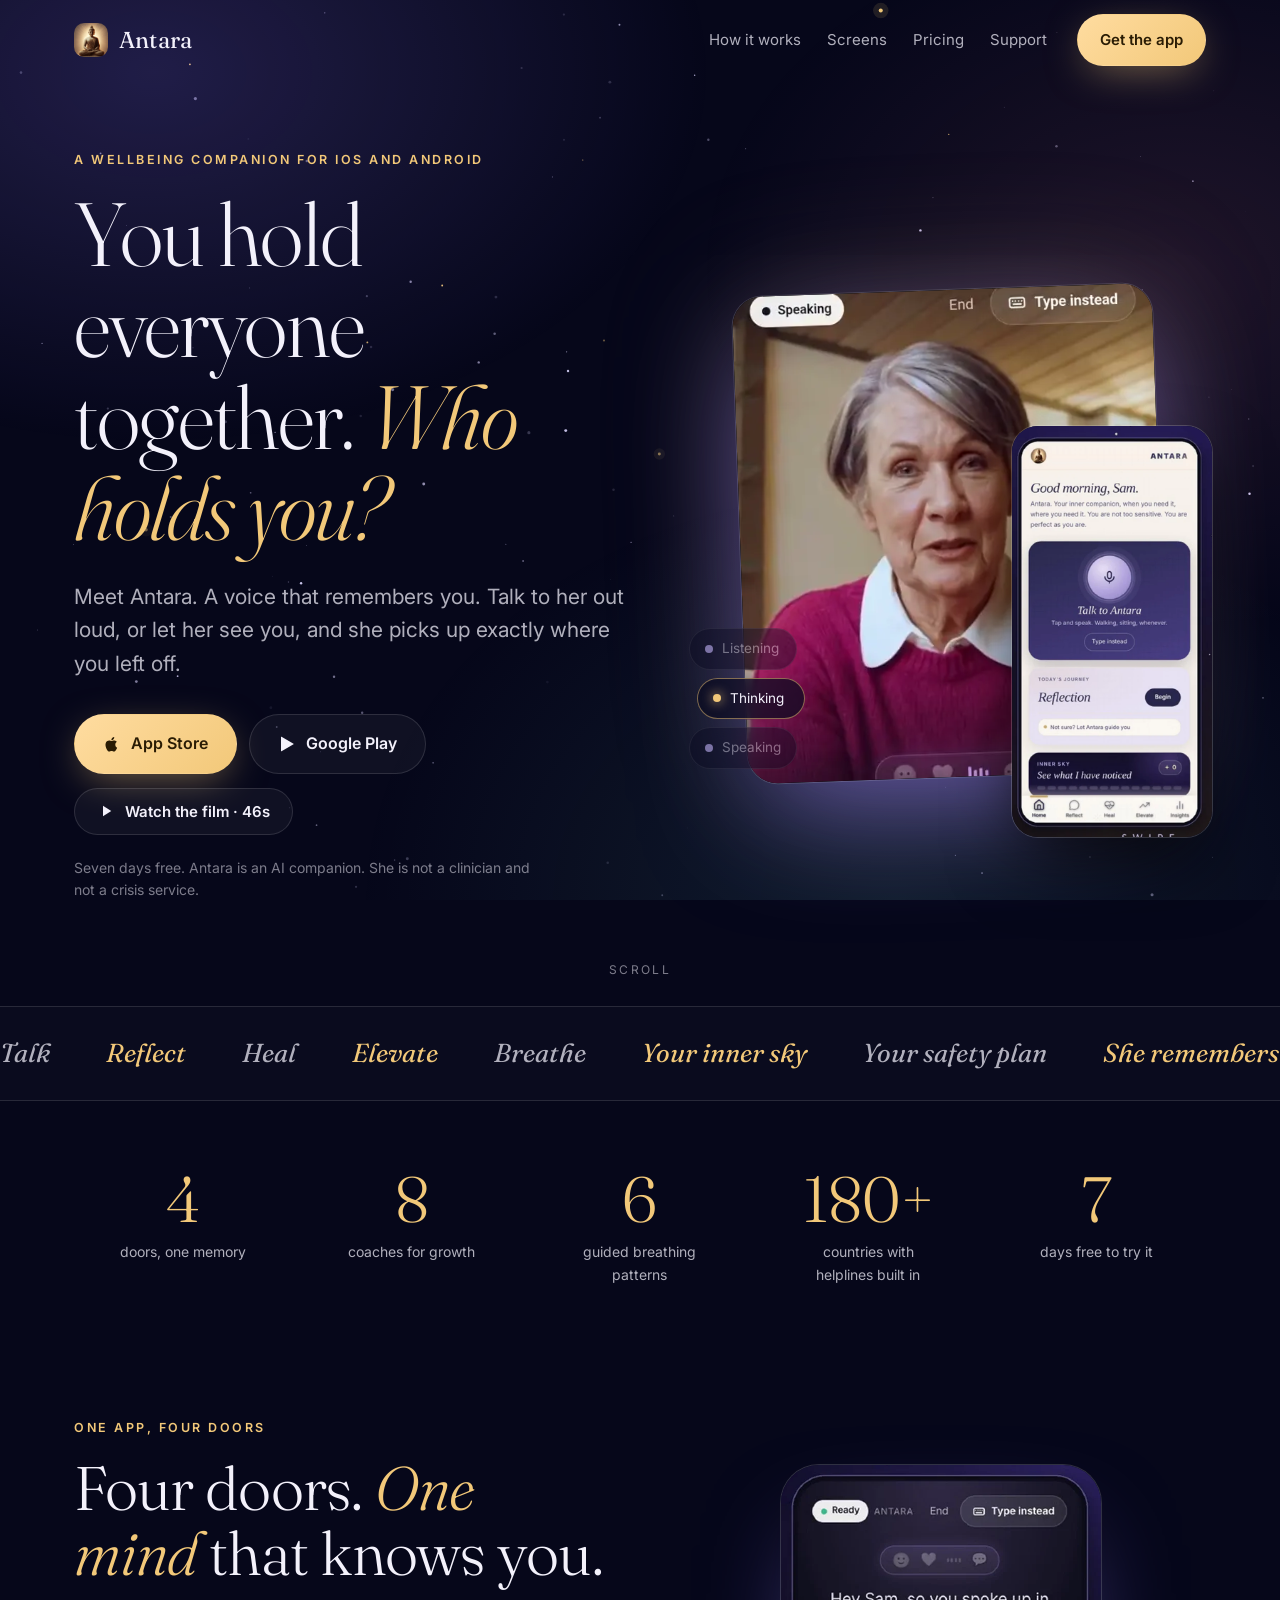
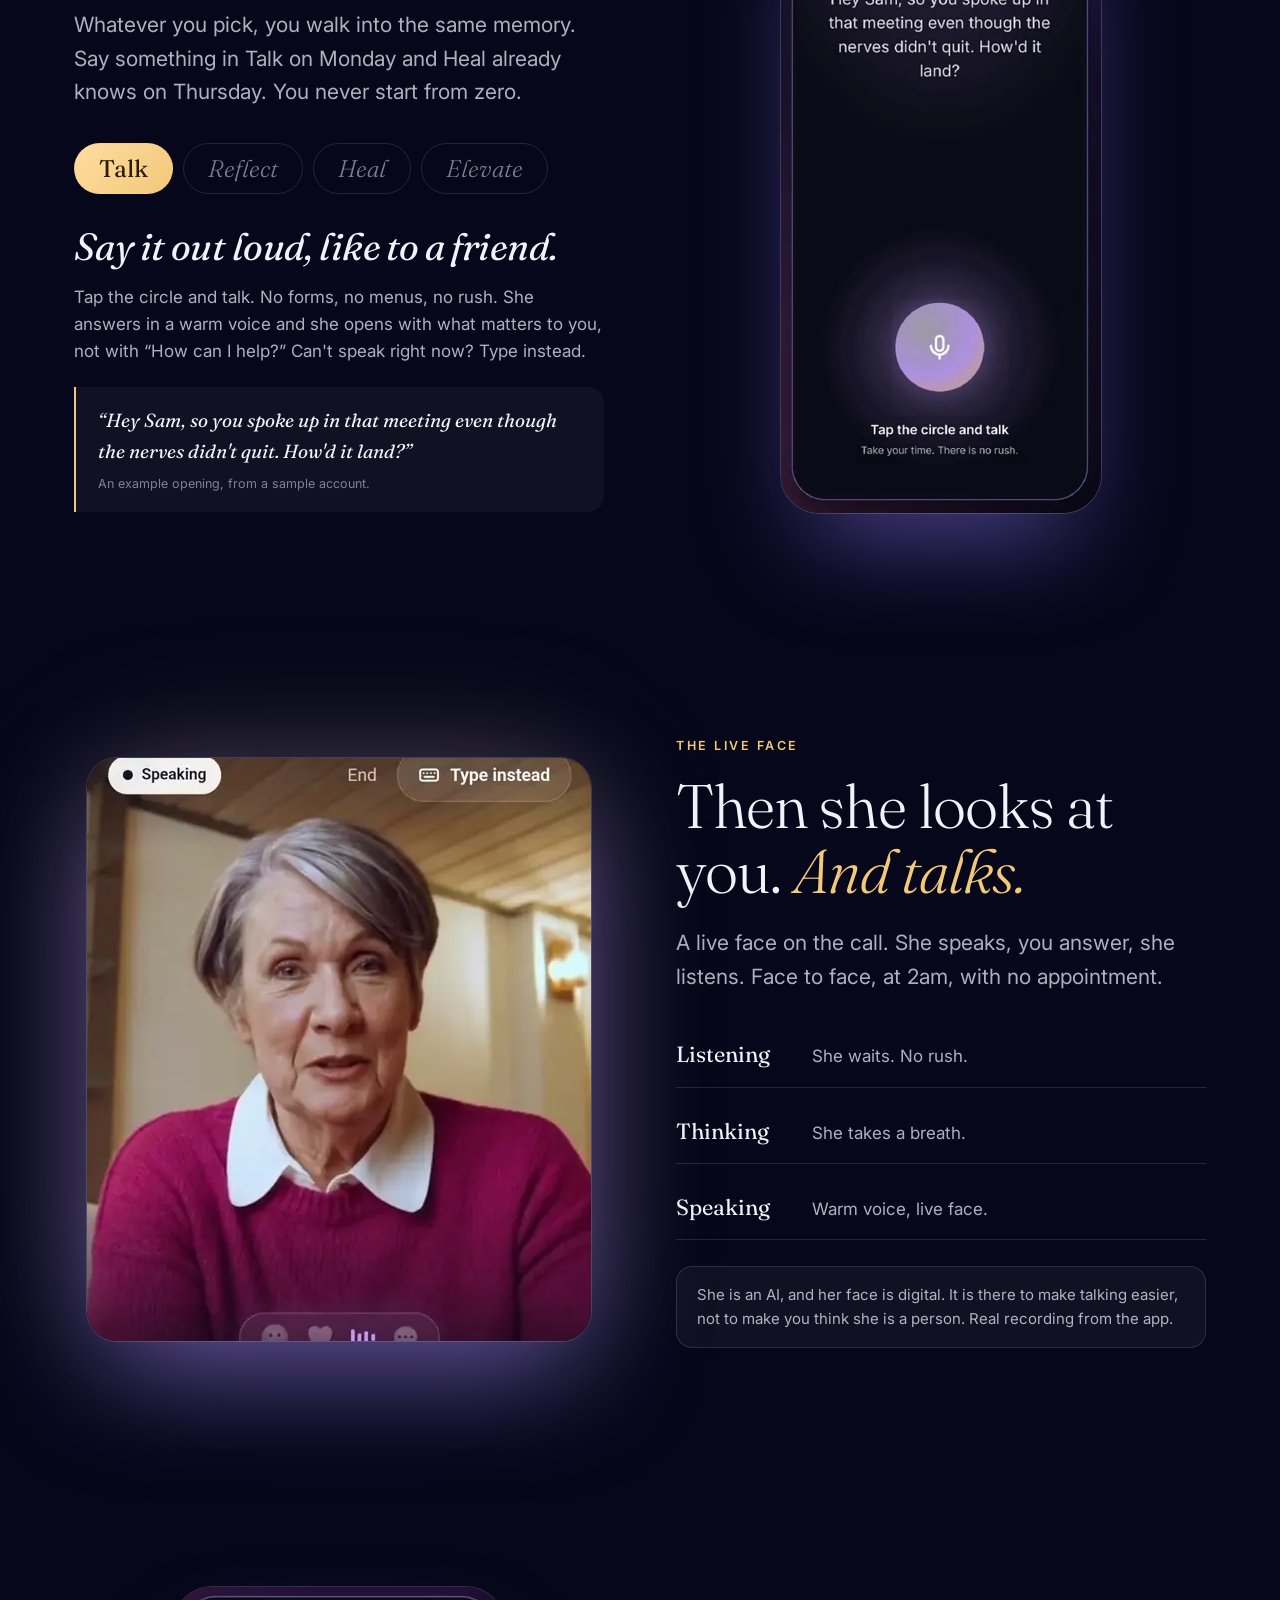
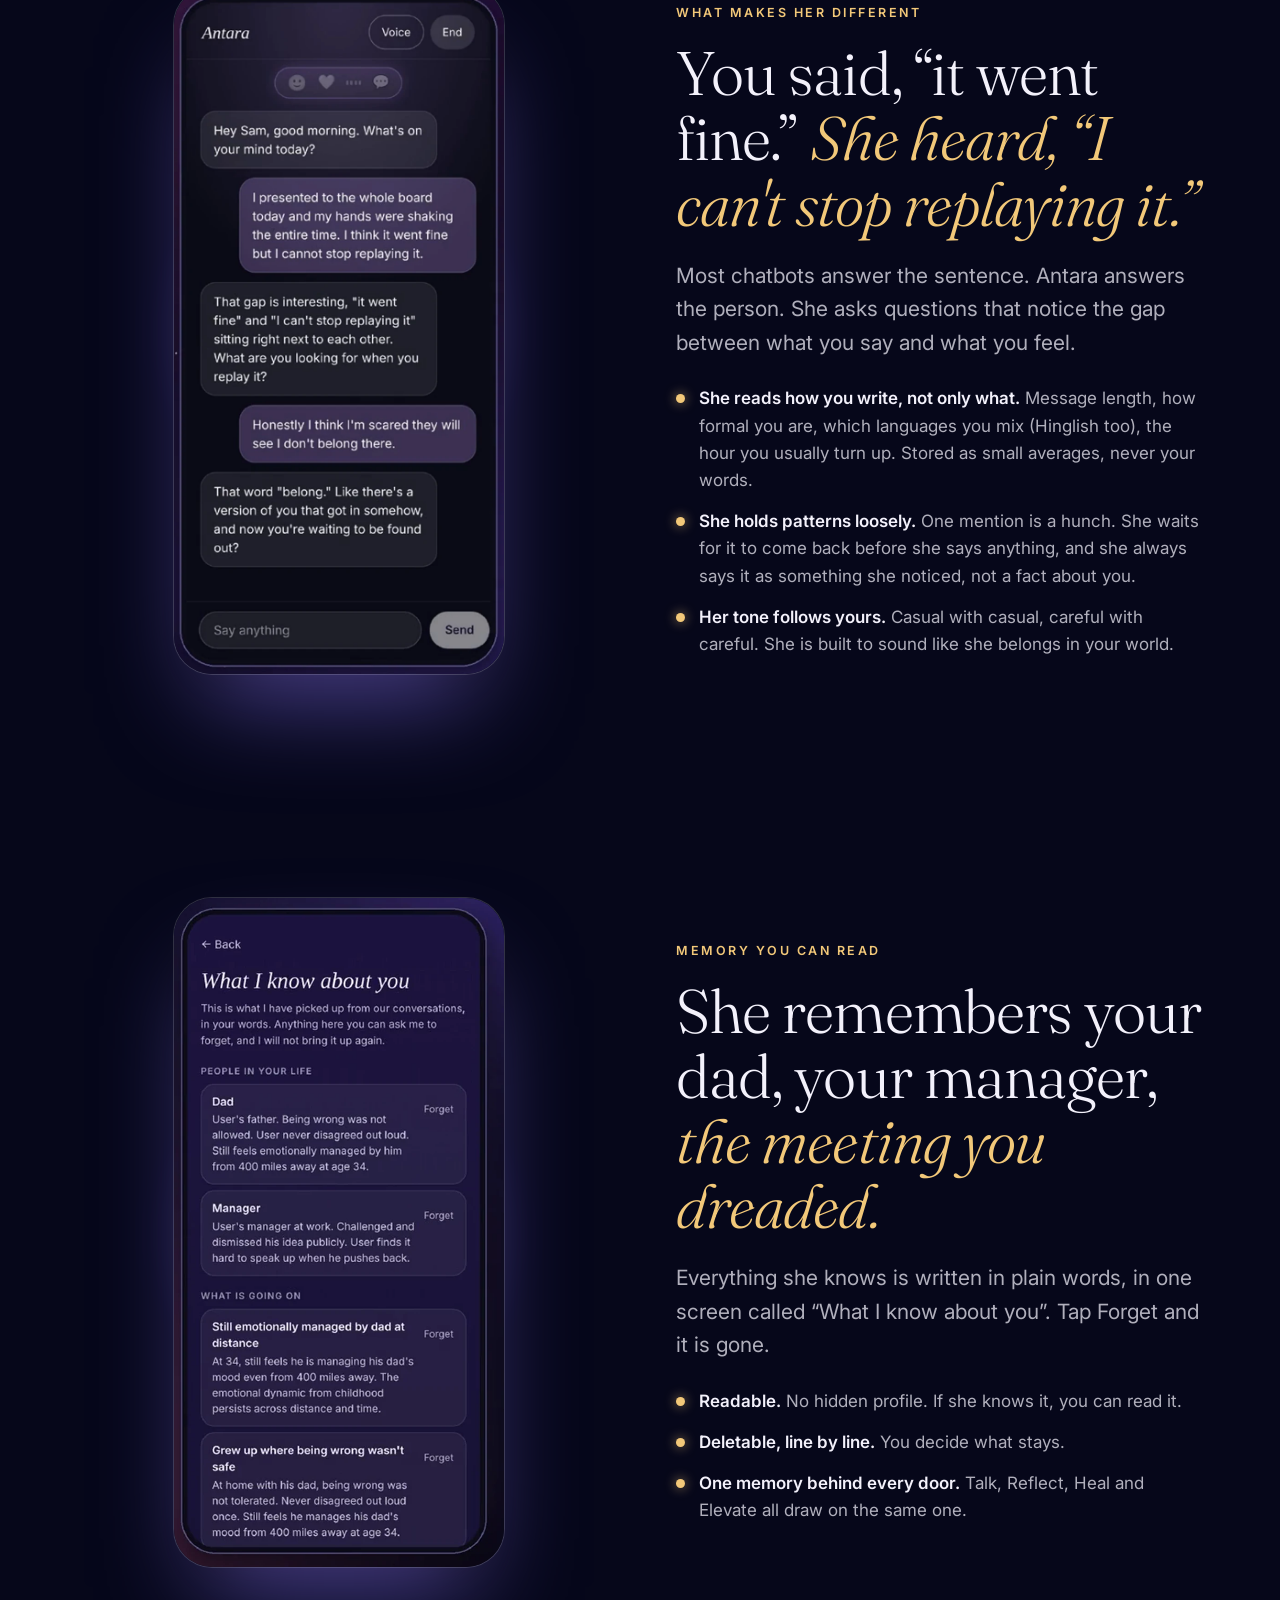
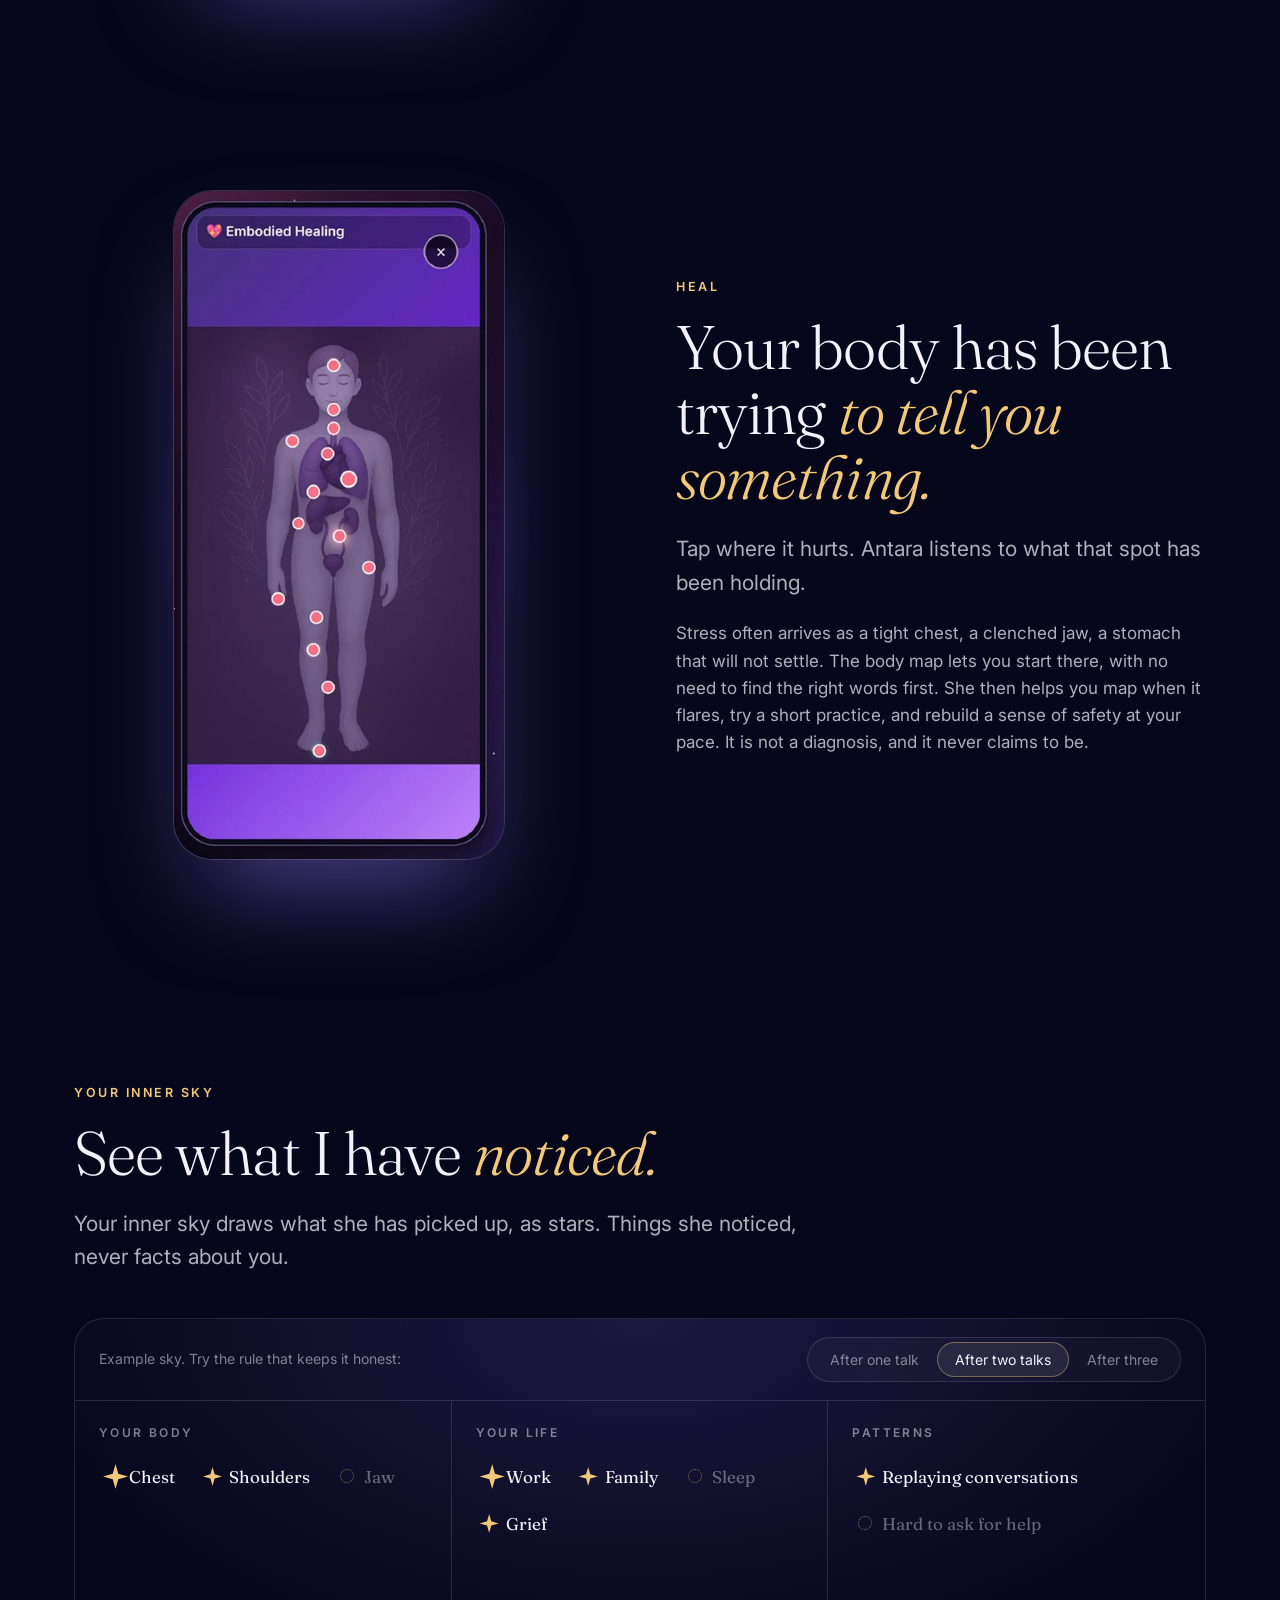
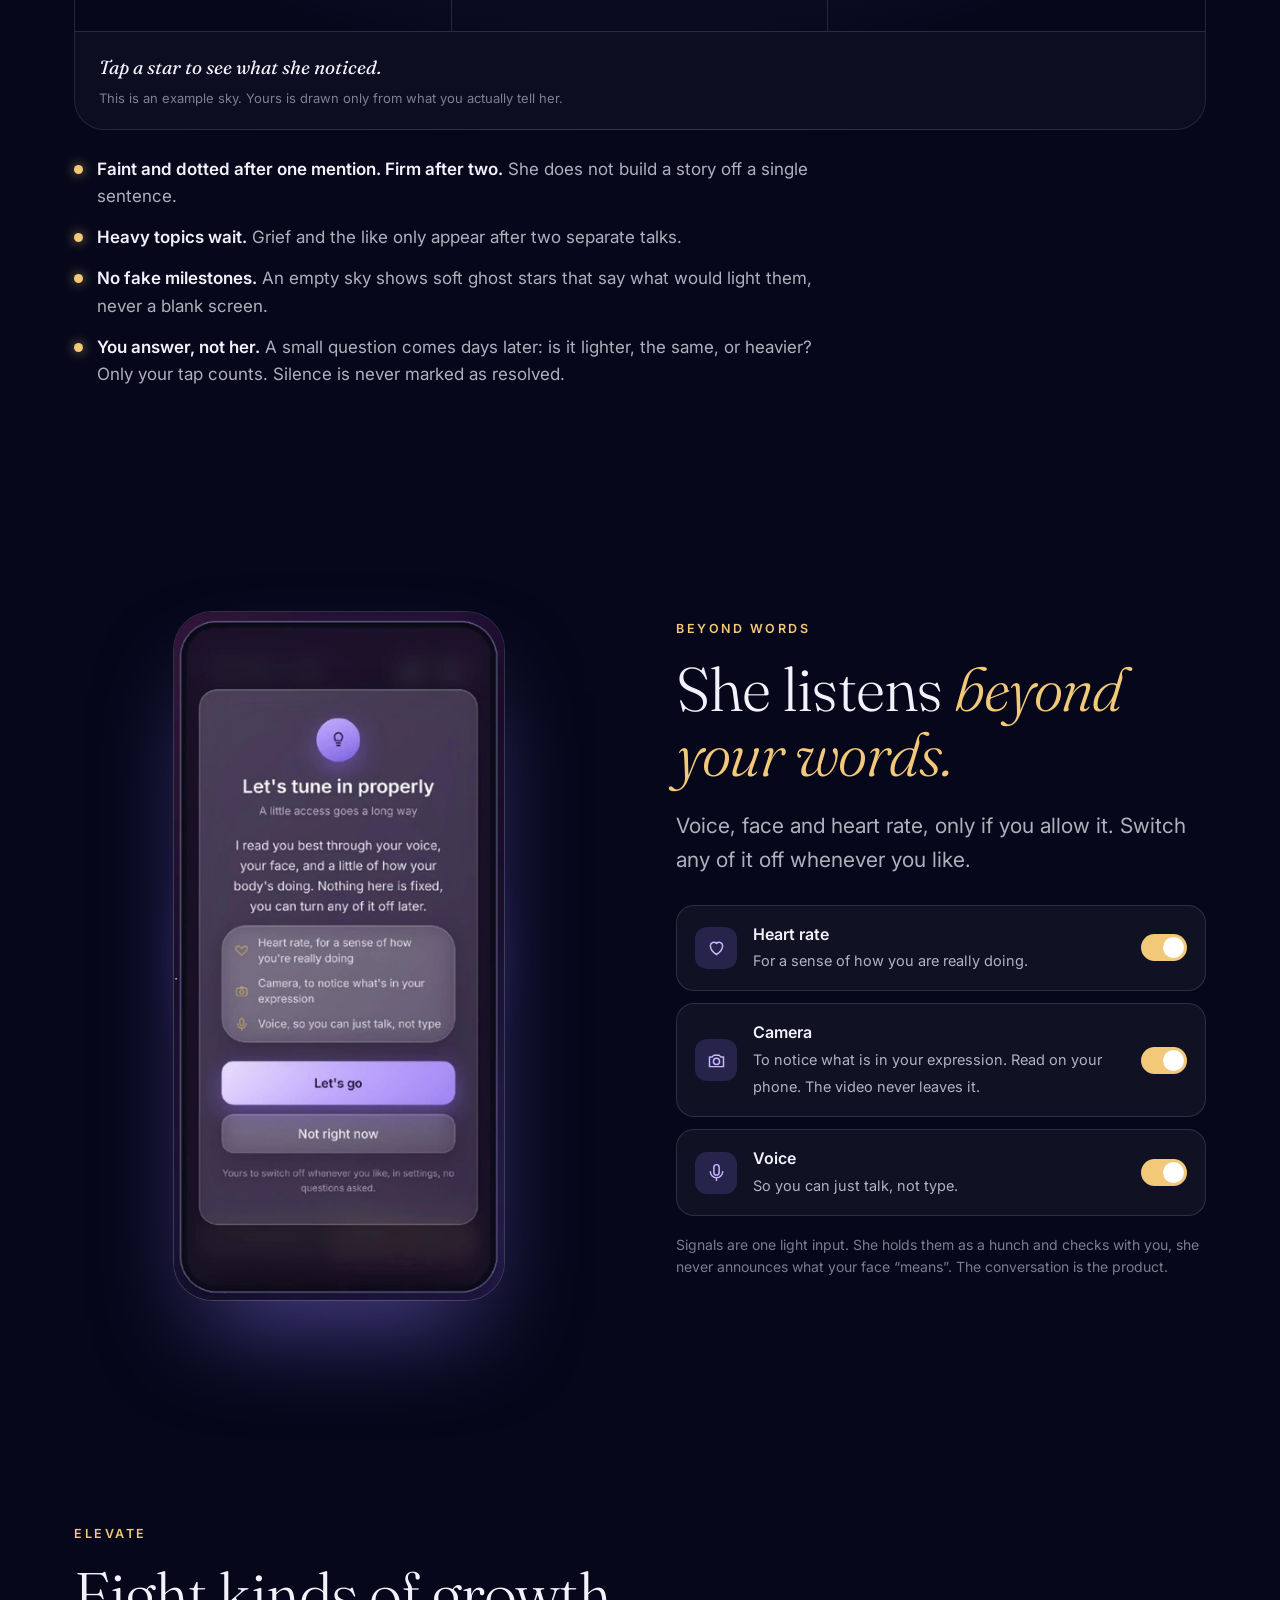
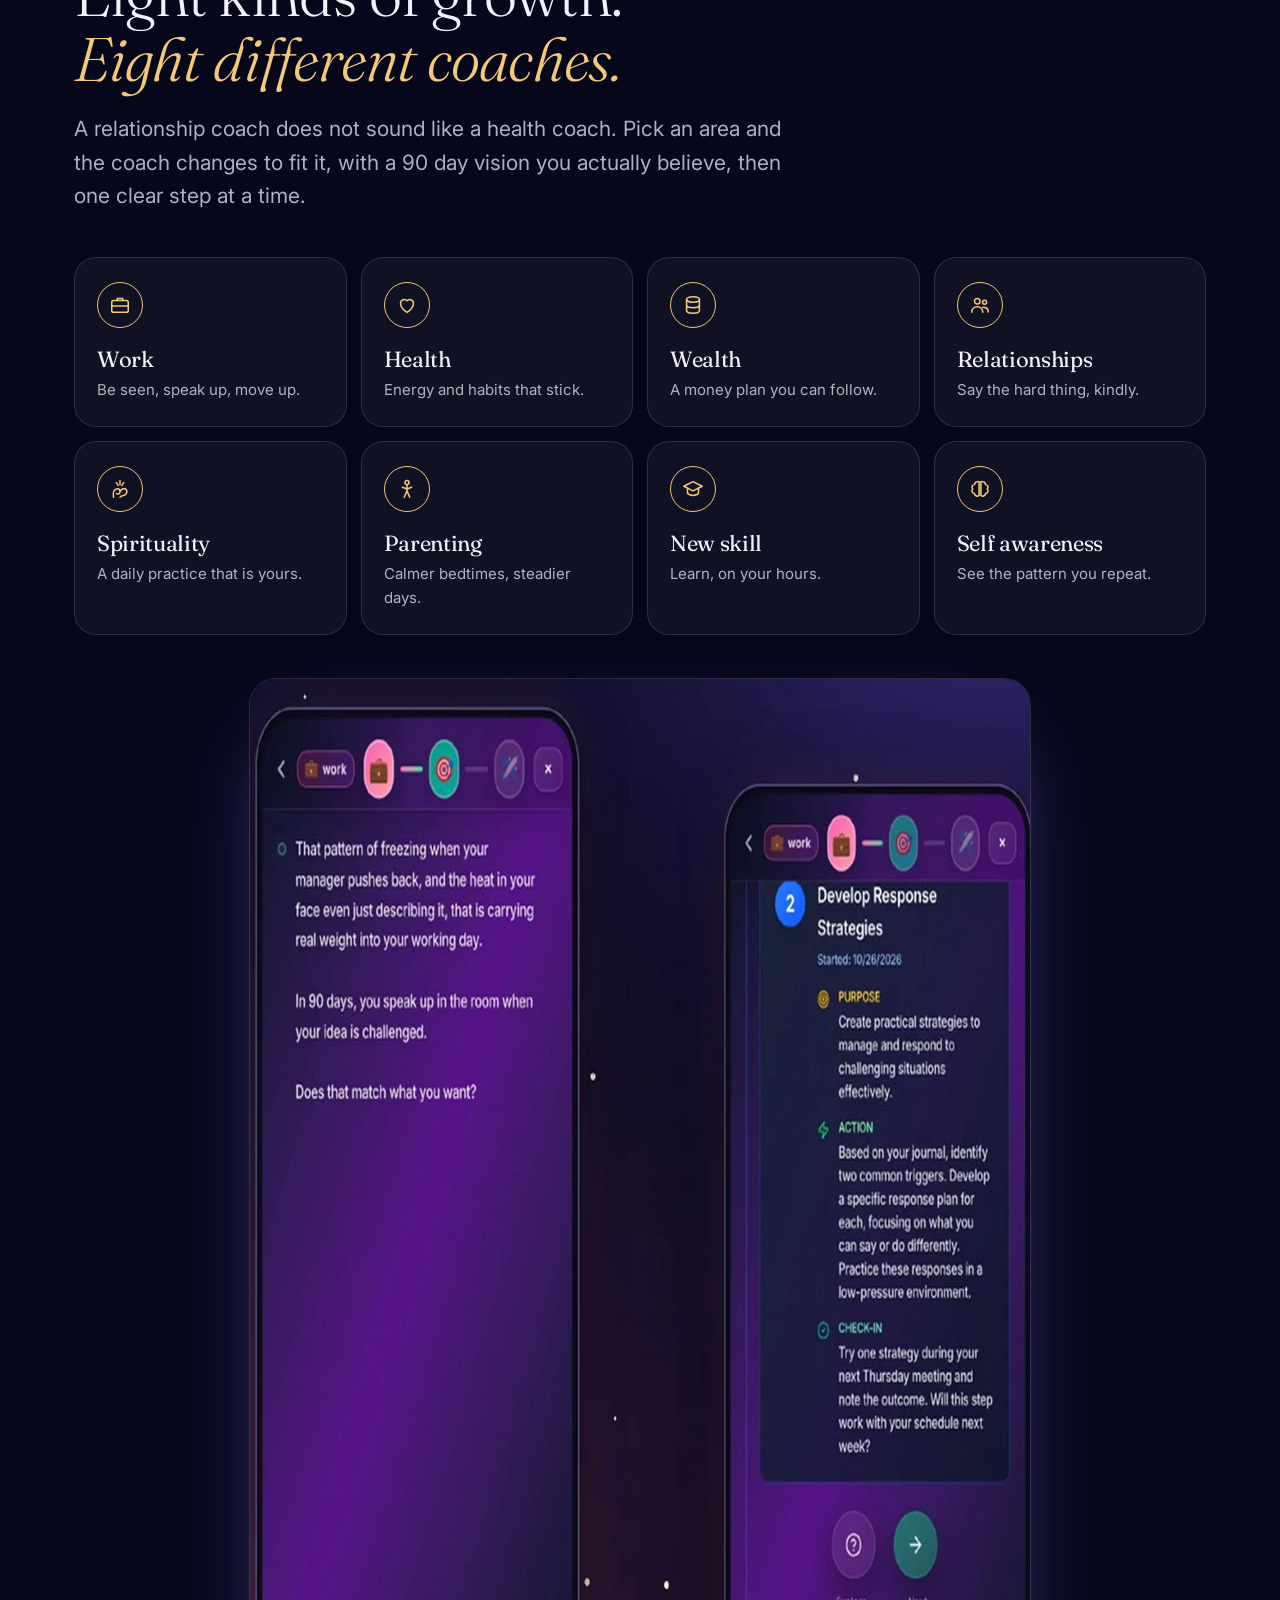
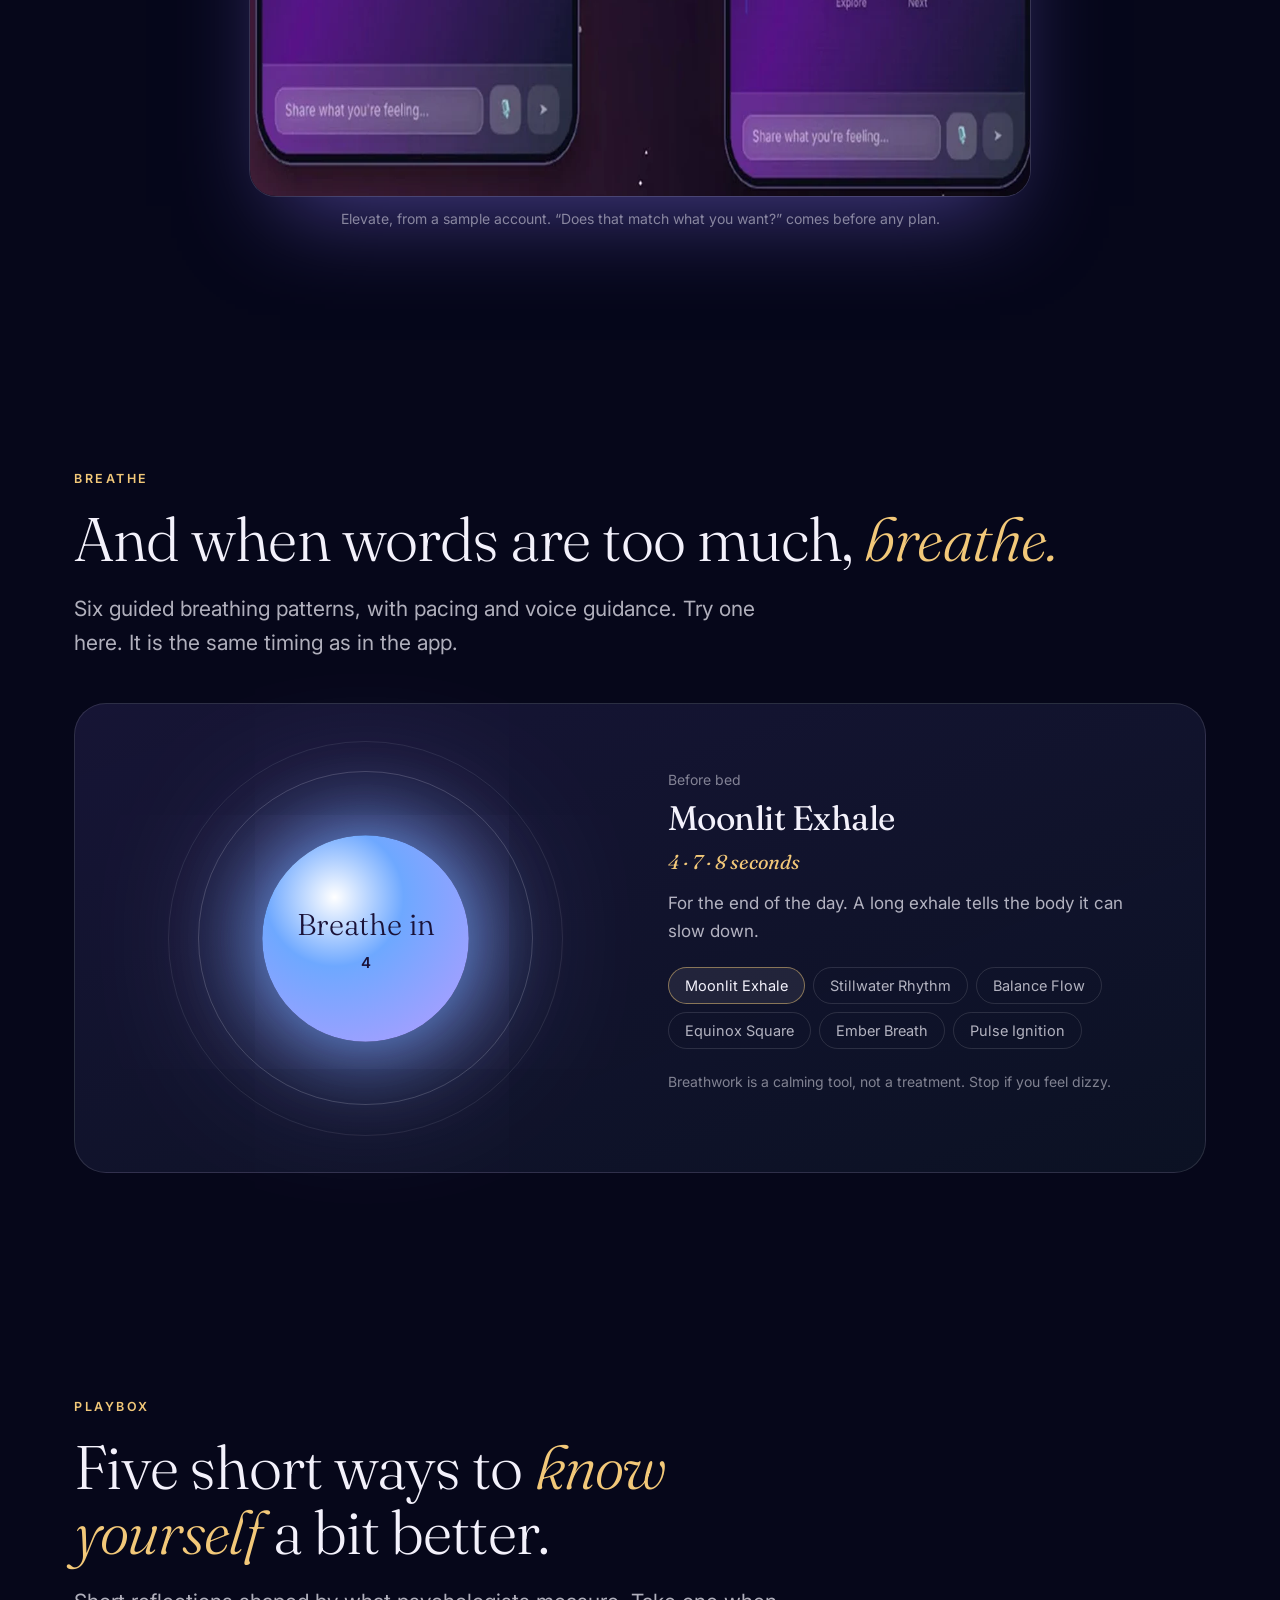
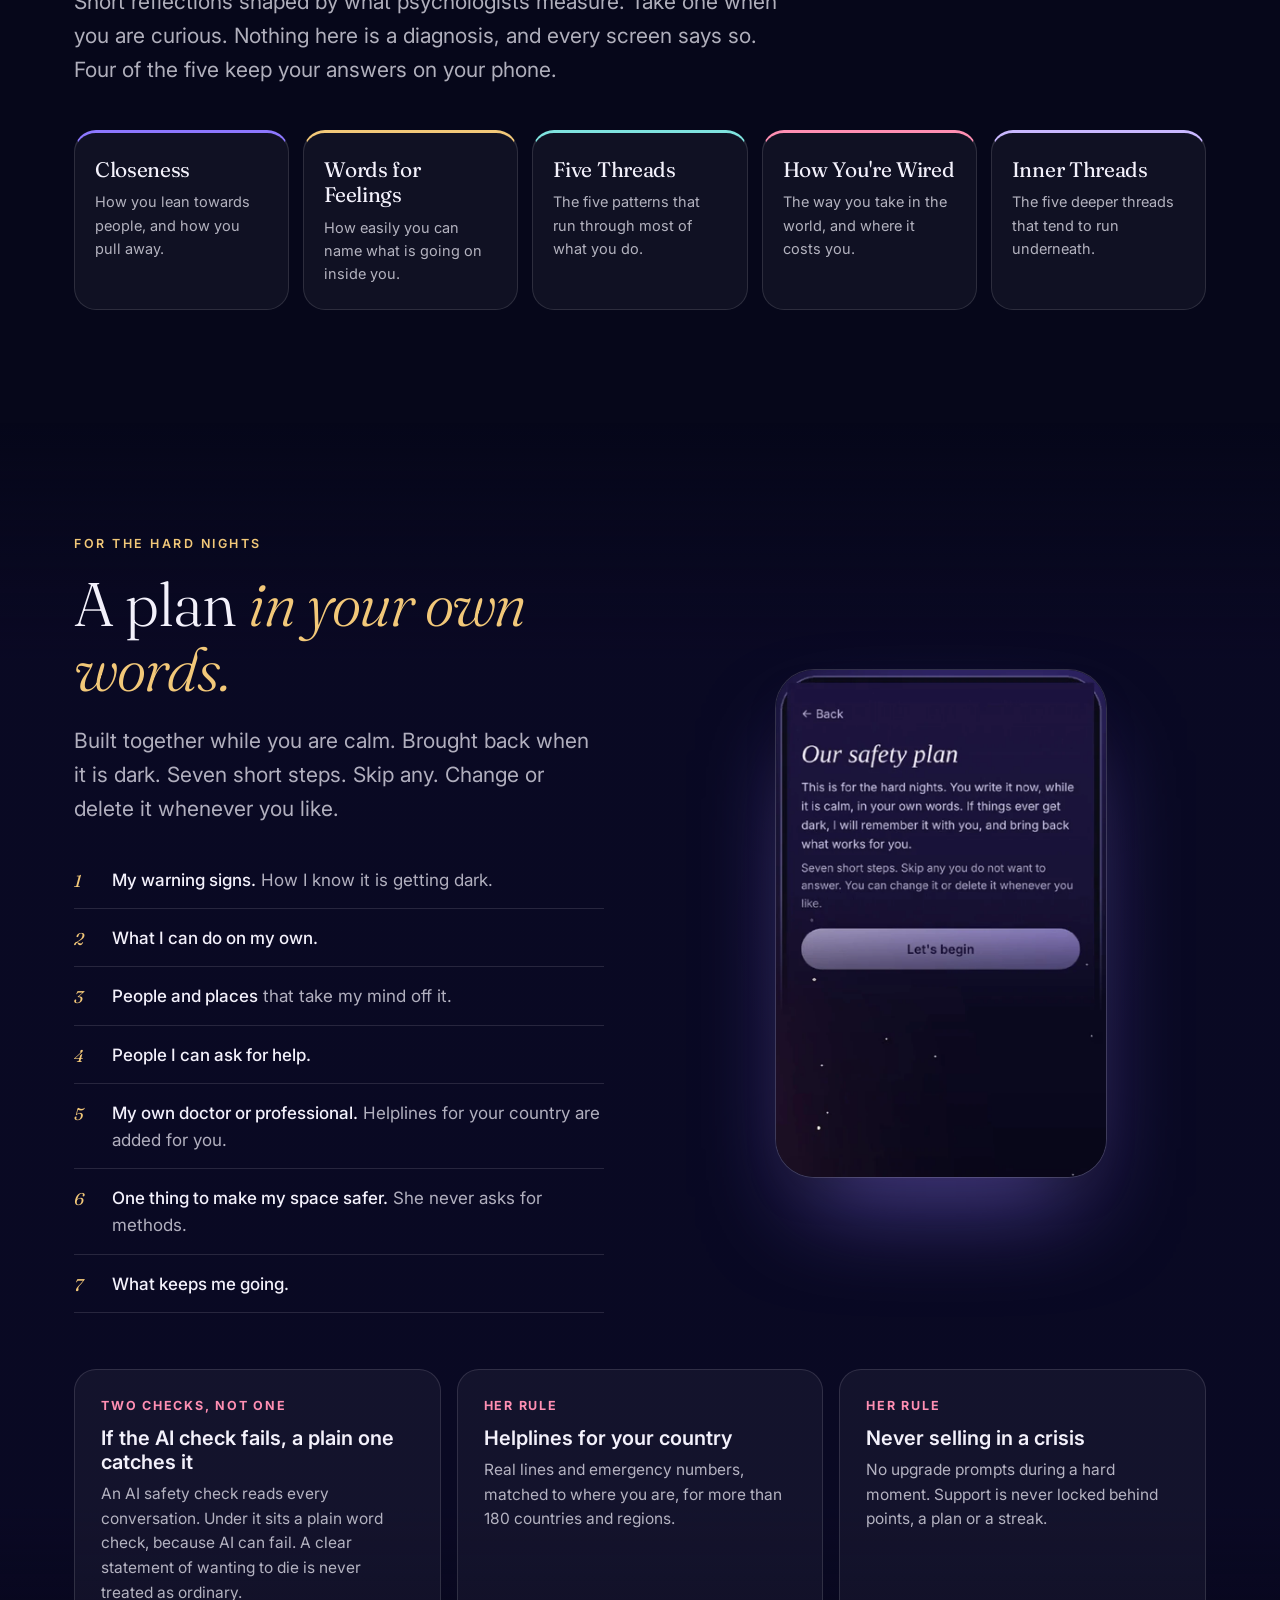
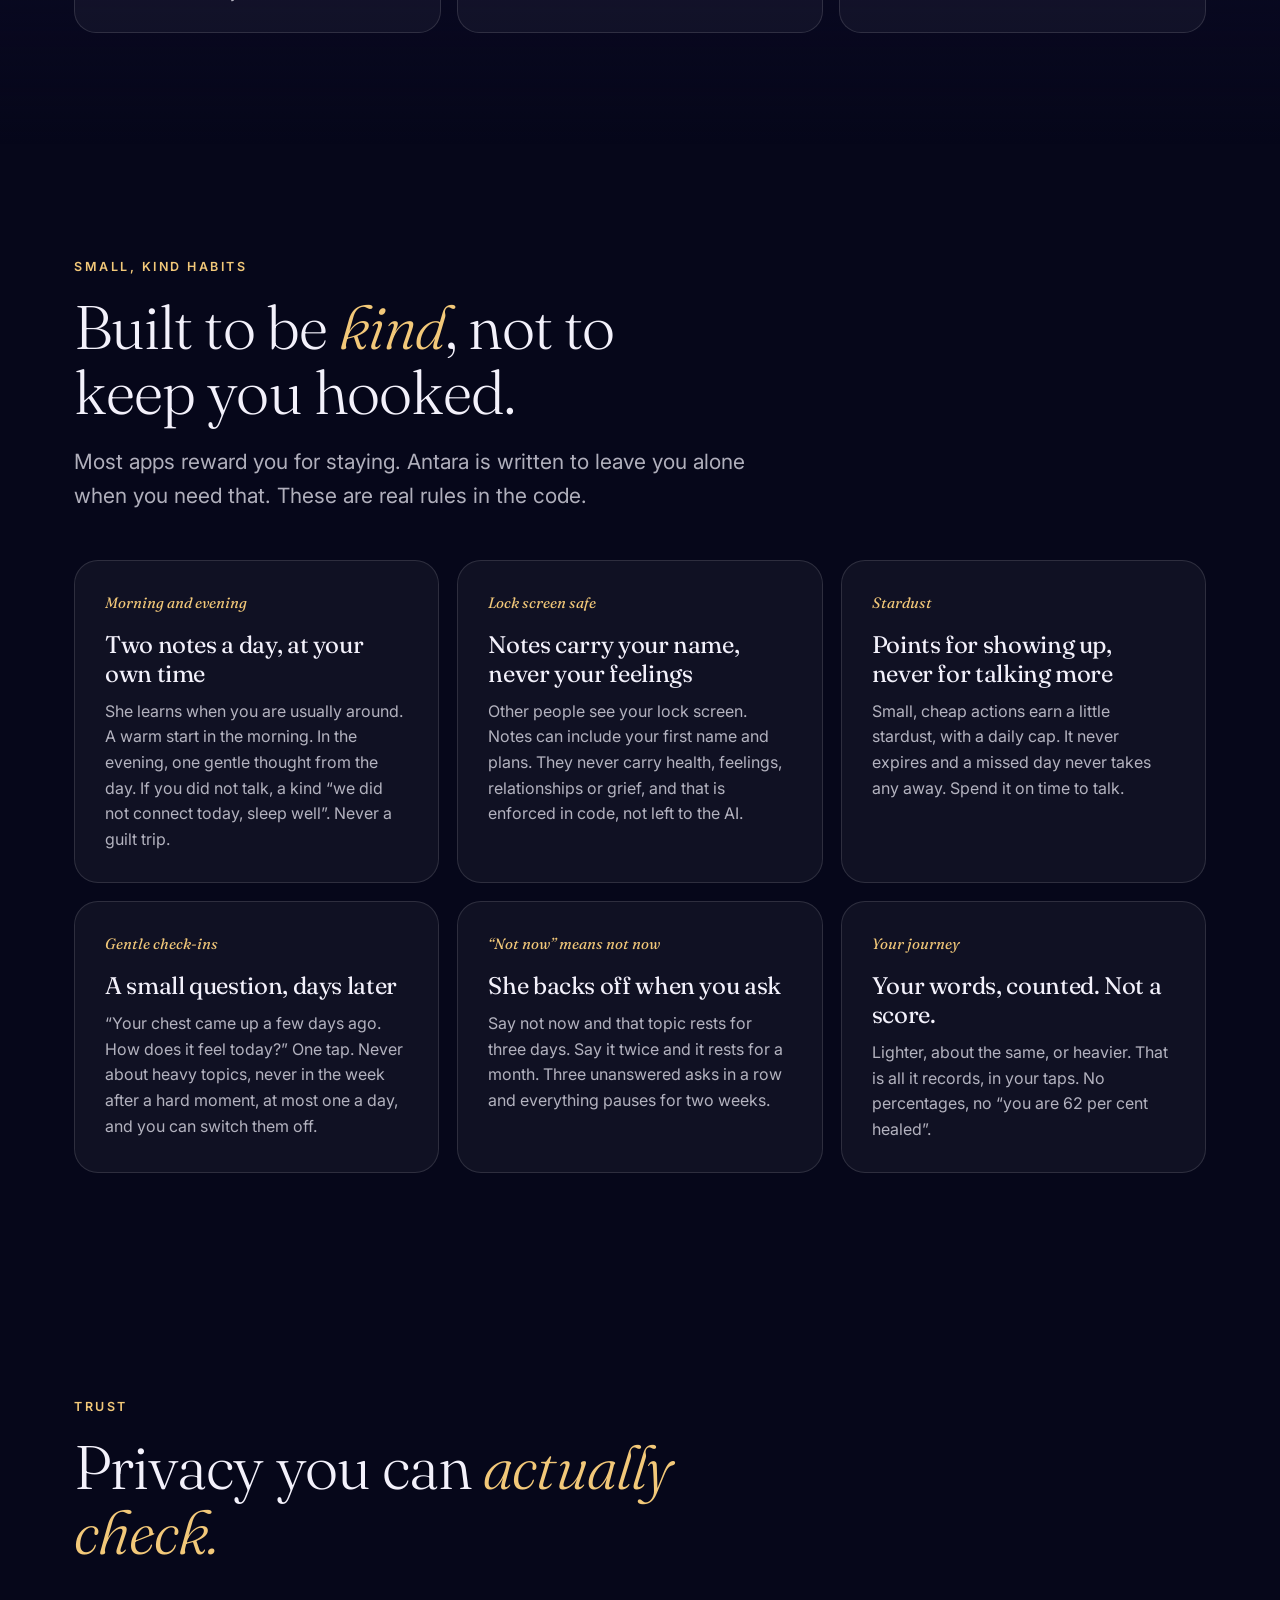
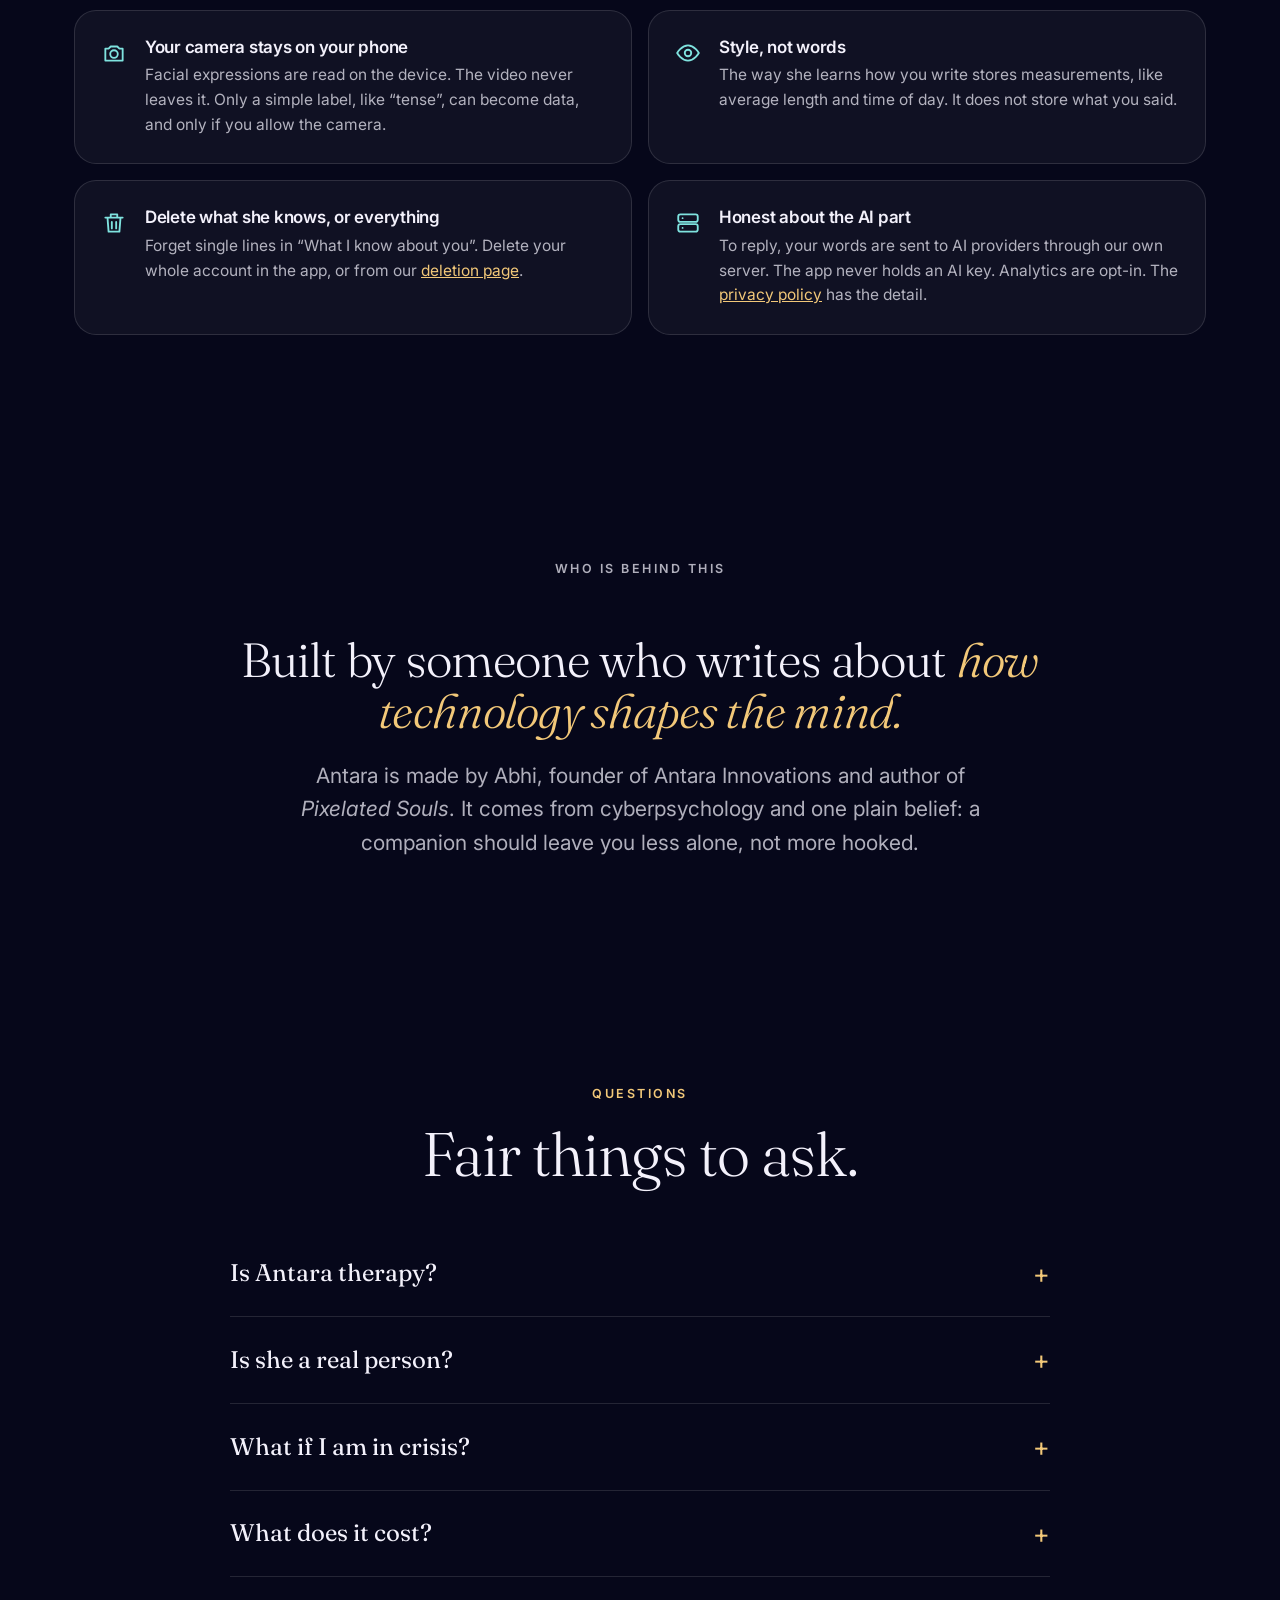
==== commit f569d1e0: "latest" ====
--- a/index.html
+++ b/index.html
@@ -13,14 +13,17 @@
 <meta property="og:title" content="Antara: a voice that remembers you">
 <meta property="og:description" content="Antara is an AI wellbeing companion for iOS and Android. Talk to her face to face, and she remembers you across Talk, Reflect, Heal and Elevate. Seven days free.">
 <meta property="og:url" content="https://www.antara.icu/">
-<meta property="og:image" content="https://www.antara.icu/assets/img/film-poster.jpg">
+<meta property="og:image" content="https://www.antara.icu/assets/img/og.jpg">
+<meta property="og:image:width" content="1200"><meta property="og:image:height" content="630">
 <meta name="twitter:card" content="summary_large_image">
 <meta name="apple-itunes-app" content="app-id=6755032385">
+<link rel="apple-touch-icon" href="apple-touch-icon.png">
 <link rel="icon" href="favicon.ico">
 <link rel="preconnect" href="https://fonts.googleapis.com">
 <link rel="preconnect" href="https://fonts.gstatic.com" crossorigin>
 <link rel="stylesheet" href="assets/antara.css">
 <script type="application/ld+json">{"@context":"https://schema.org","@type":"MobileApplication","name":"Antara Wellness","operatingSystem":"iOS, Android","applicationCategory":"HealthApplication","description":"An AI wellbeing companion that remembers you. Talk, Reflect, Heal and Elevate in one app.","url":"https://www.antara.icu/","installUrl":"https://apps.apple.com/us/app/antara-wellness/id6755032385","publisher":{"@type":"Organization","name":"Antara Innovations"}}</script>
+<script type="application/ld+json">{"@context": "https://schema.org", "@type": "FAQPage", "mainEntity": [{"@type": "Question", "name": "Is Antara therapy?", "acceptedAnswer": {"@type": "Answer", "text": "No. Antara is a wellbeing companion. It can help you slow down, name what you feel and build small habits, but it is not a medical service, it does not diagnose, and it does not replace a therapist or doctor."}}, {"@type": "Question", "name": "Is she a real person?", "acceptedAnswer": {"@type": "Answer", "text": "No. Antara is an AI. The face and voice are digital, made to make talking feel easier."}}, {"@type": "Question", "name": "What does it cost?", "acceptedAnswer": {"@type": "Answer", "text": "Seven days free, then an Antara+ subscription, monthly or yearly, billed through the App Store or Google Play. You see the exact price in the store before you commit."}}, {"@type": "Question", "name": "Who can see what I tell her?", "acceptedAnswer": {"@type": "Answer", "text": "Your conversations are tied to your account and are not shown to anyone else. To reply, your words are processed by AI providers through our server. You can read everything she remembers and delete any of it."}}]}</script>
 </head>
 <body>
 <canvas id="sky" aria-hidden="true"></canvas><div class="aurora" aria-hidden="true"></div>
@@ -369,6 +372,6 @@
 </div></footer>
 <div class="mcta" aria-hidden="false"><a class="btn gold lg" href="download/">Get Antara</a></div>
 <div class="modal" role="dialog" aria-modal="true" aria-label="Antara film"><div class="box"><button class="x" aria-label="Close film">&times;</button>
-  <video src="assets/vid/film.mp4" poster="assets/img/film-poster.jpg" controls playsinline preload="none"></video></div></div>
+  <video src="assets/vid/film.mp4" poster="assets/img/og.jpg" controls playsinline preload="none"></video></div></div>
 <script src="assets/antara.js" defer></script>
 </body></html>
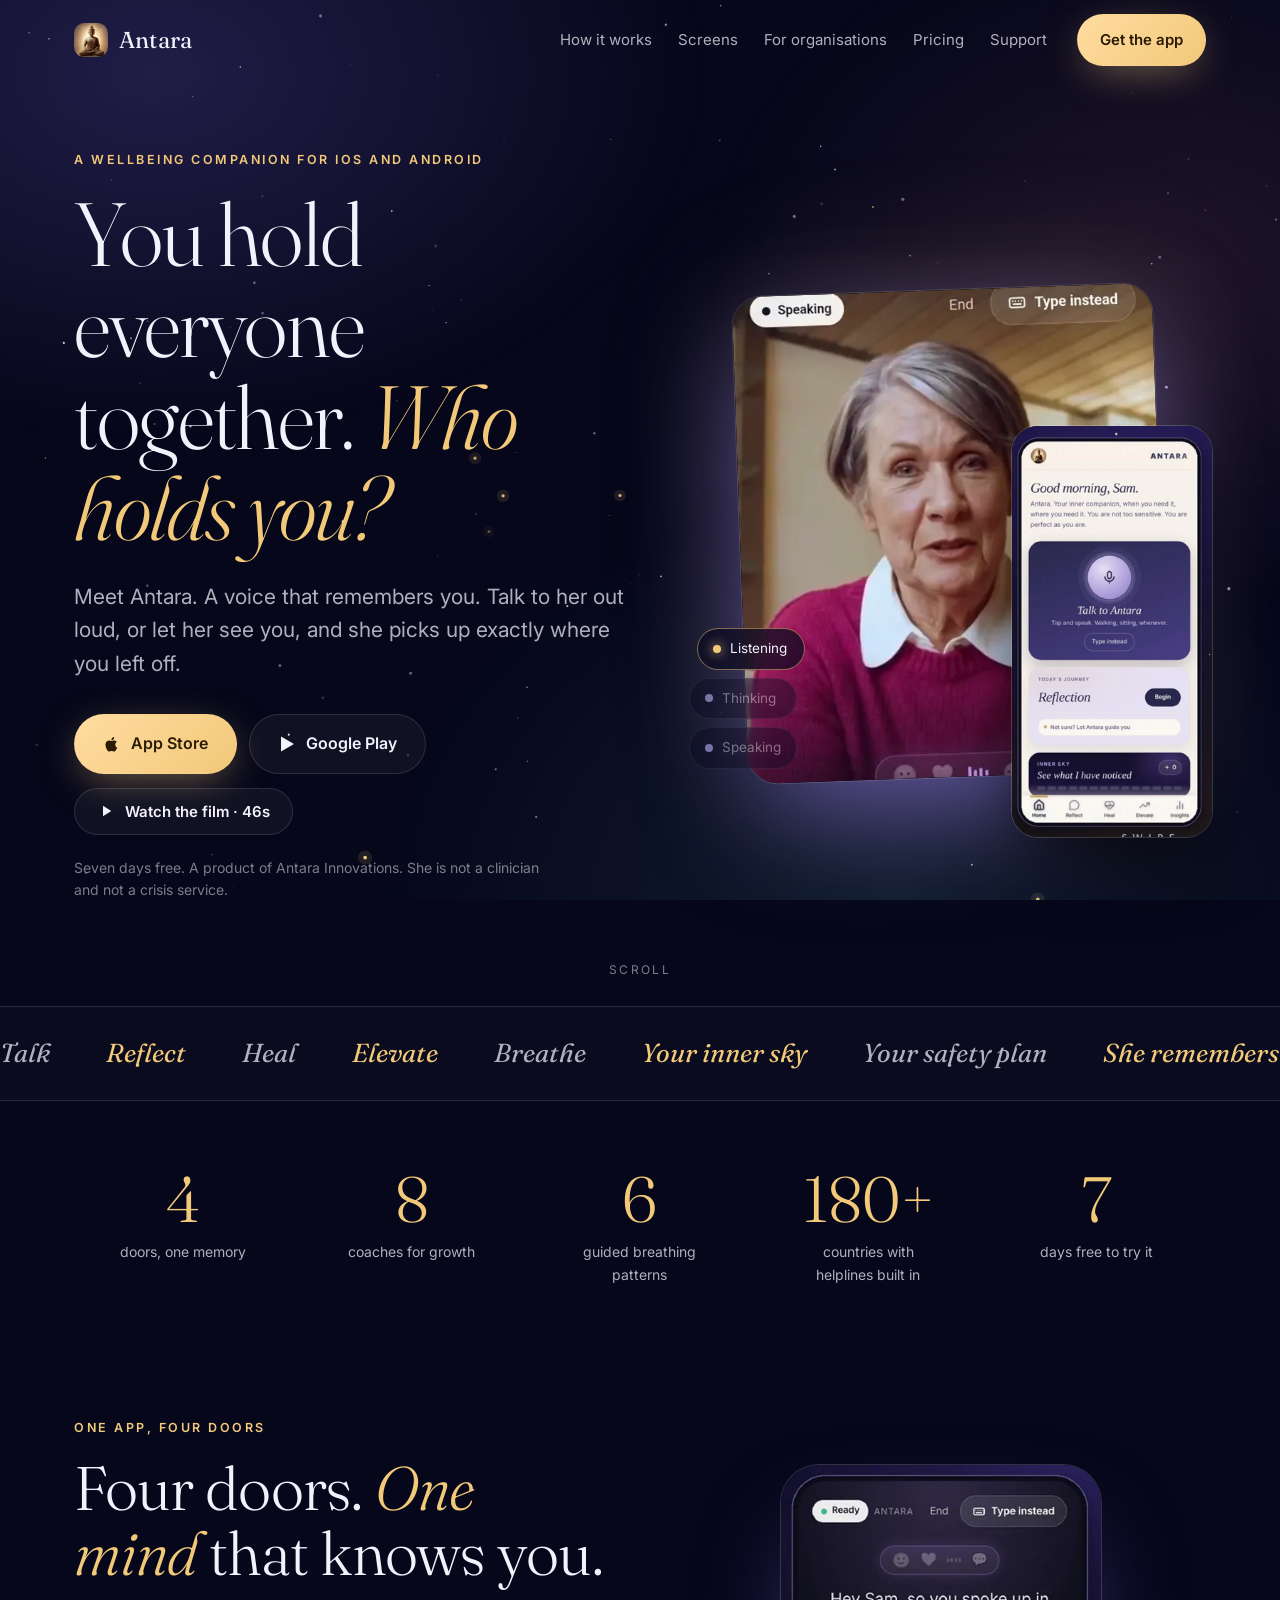
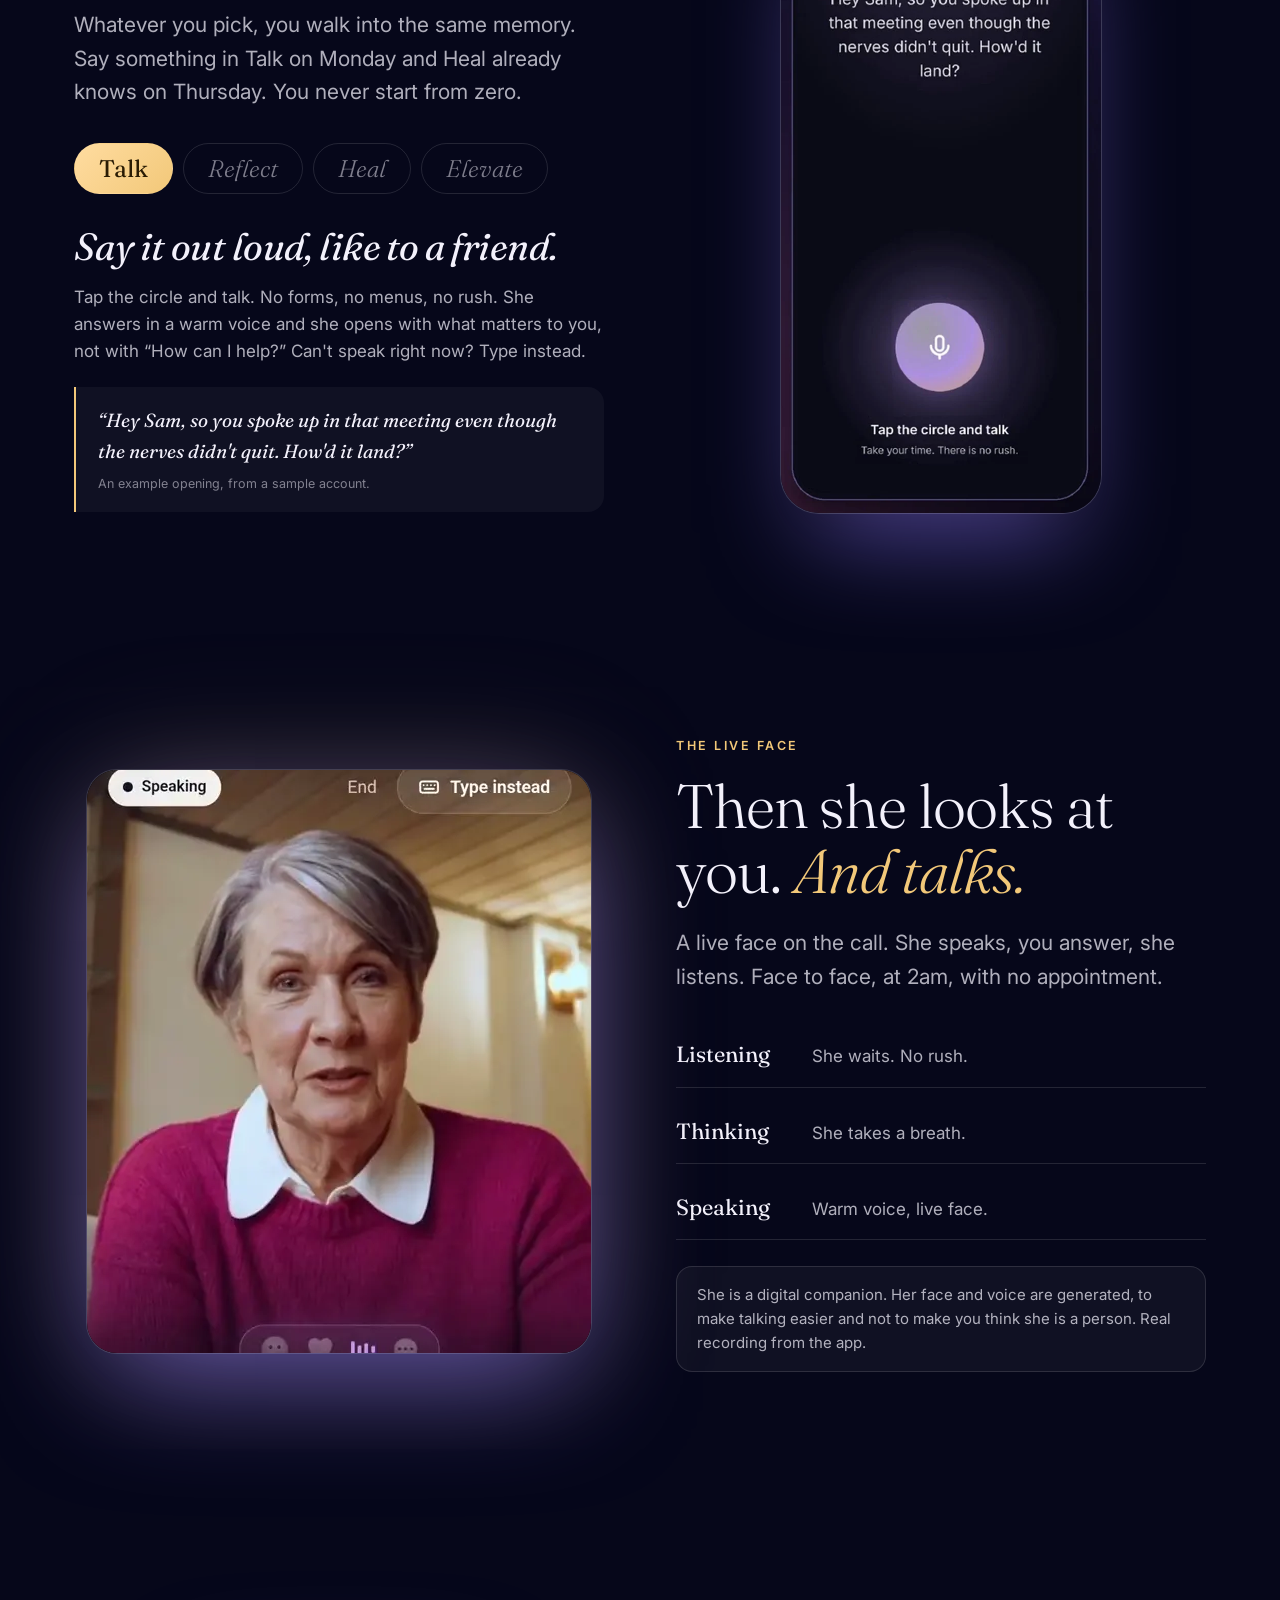
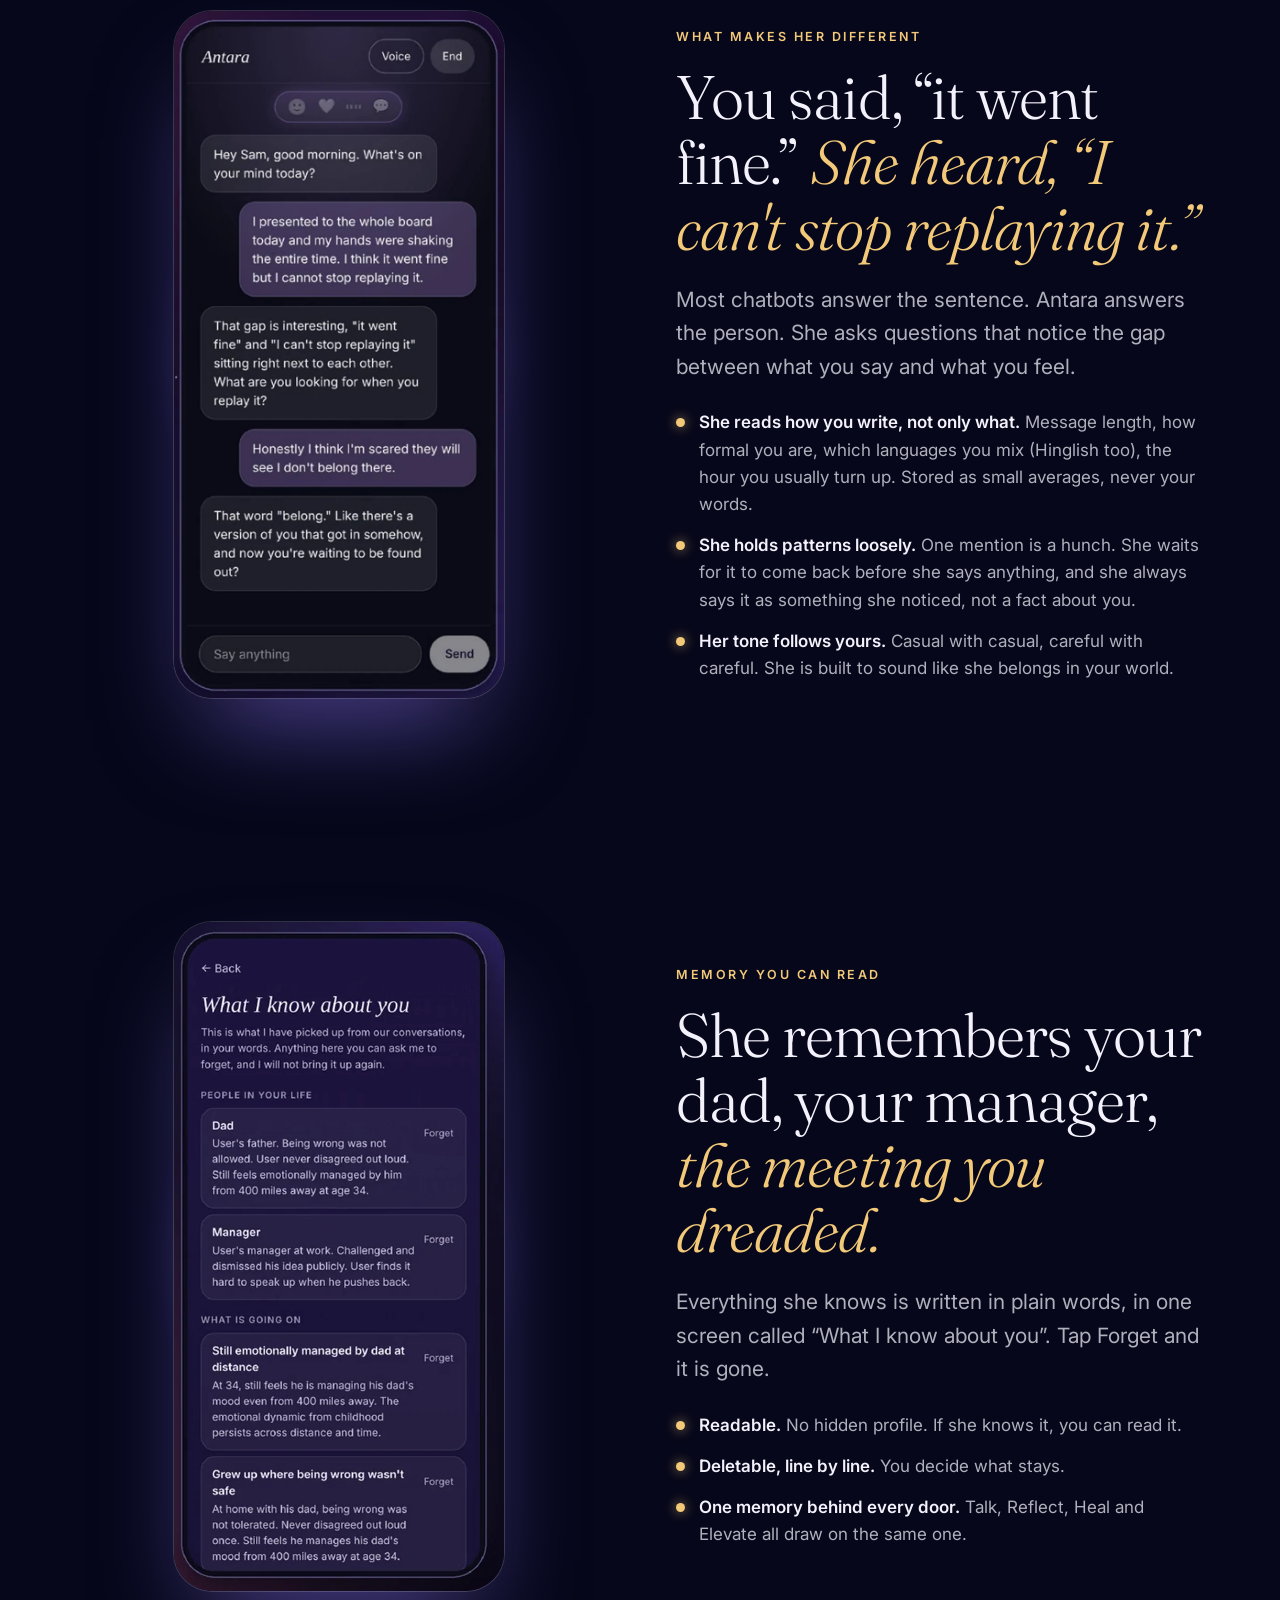
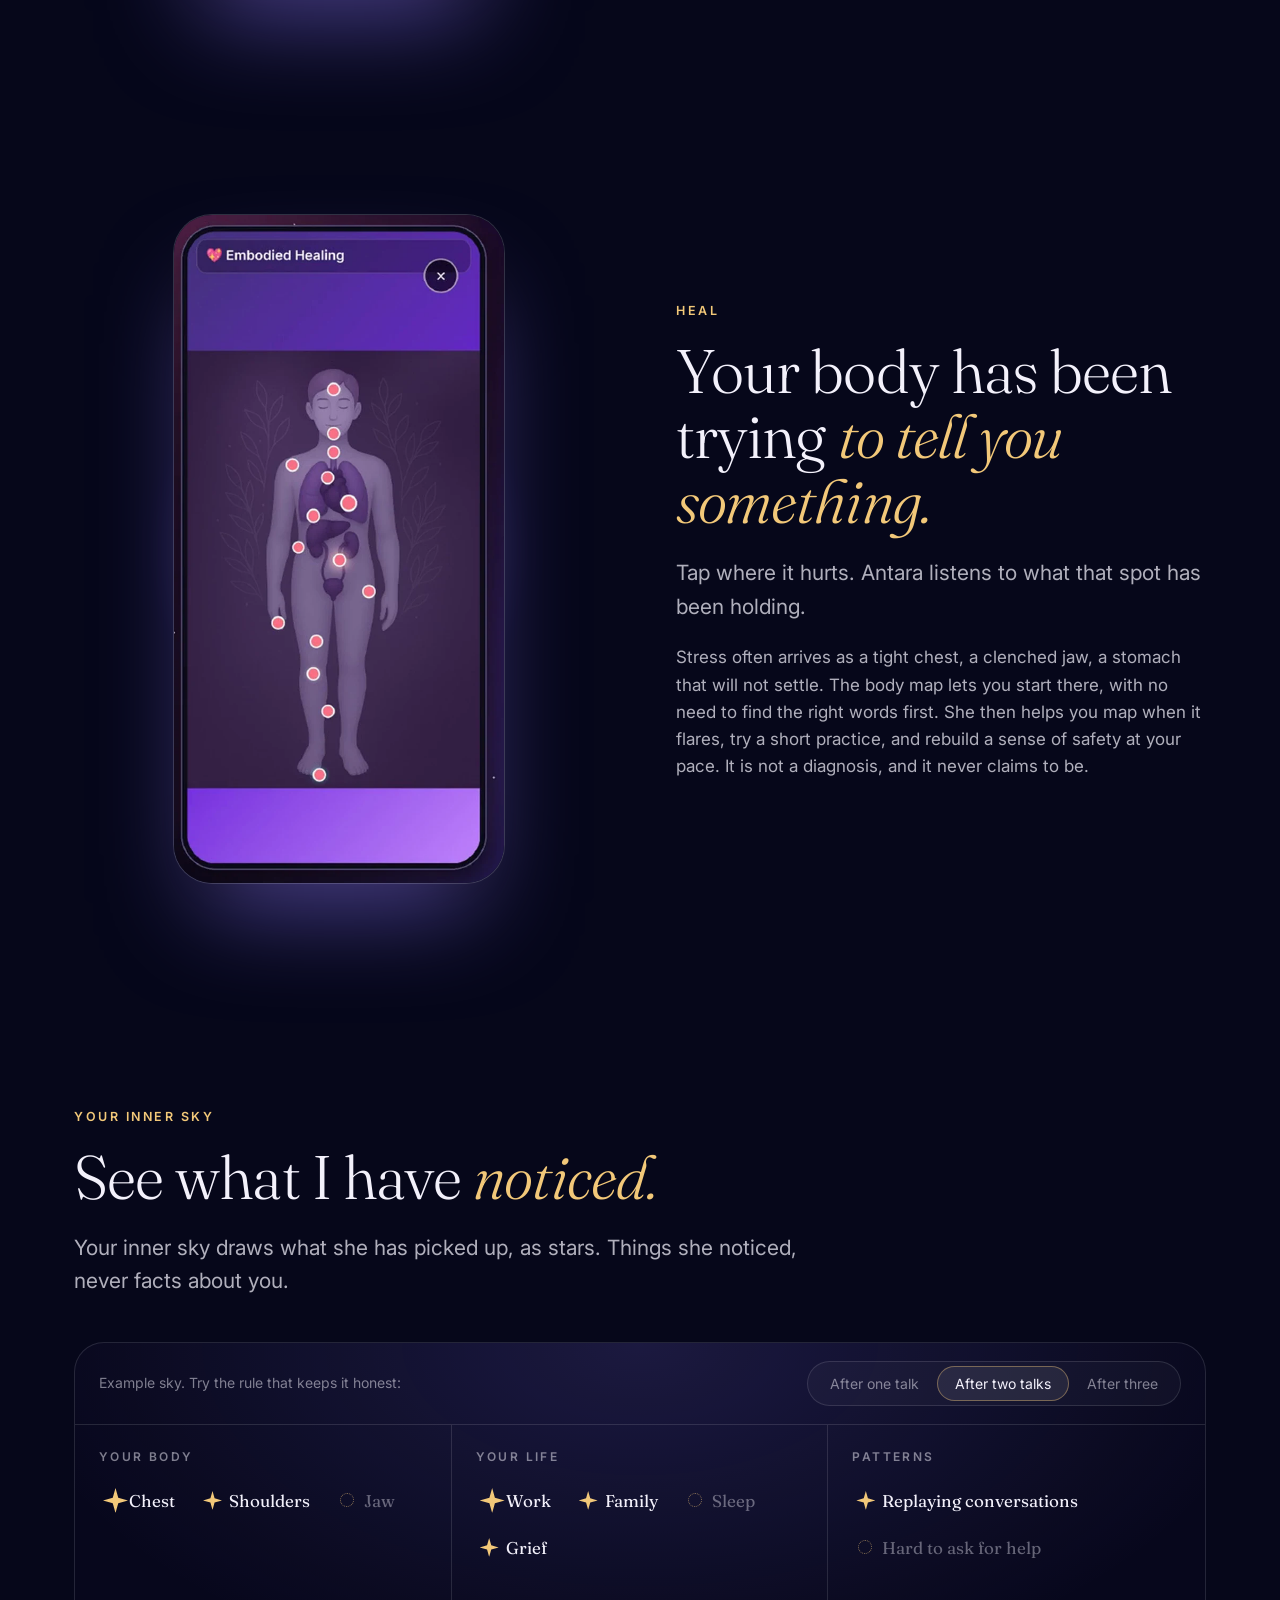
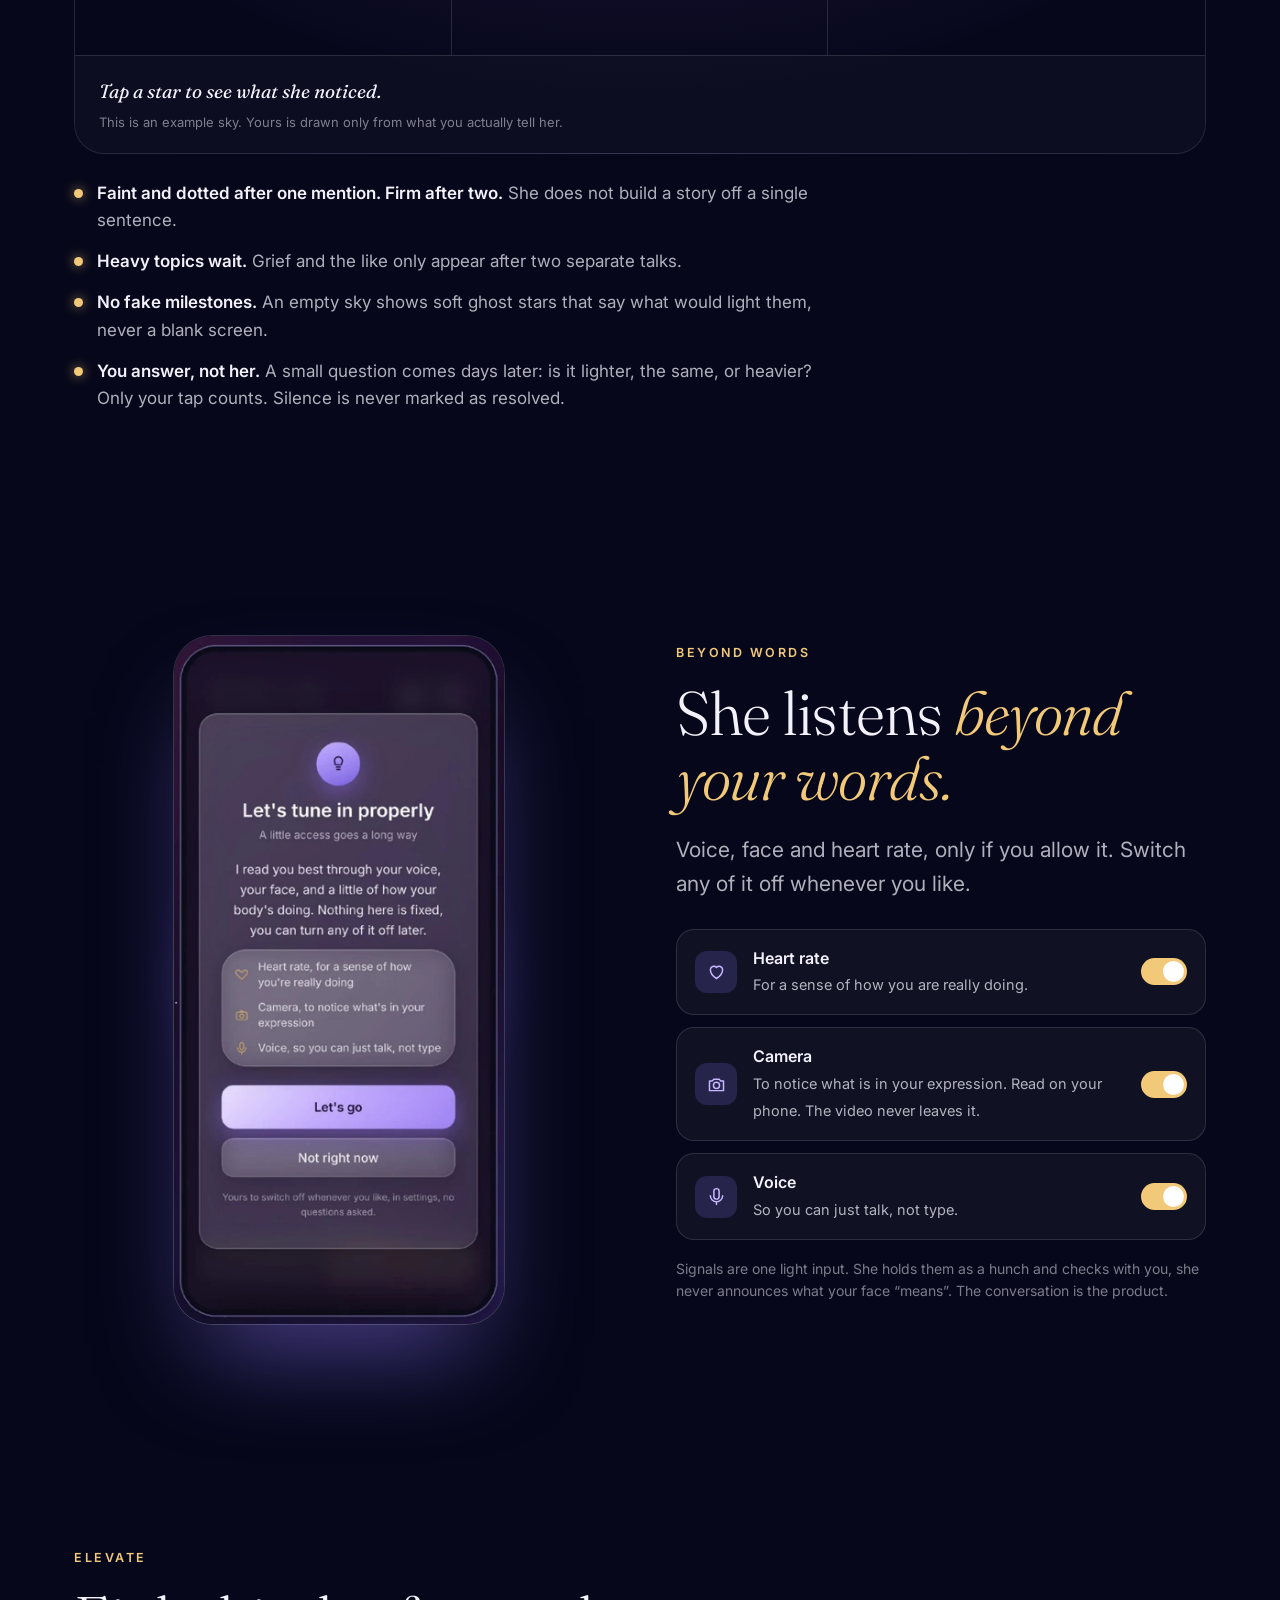
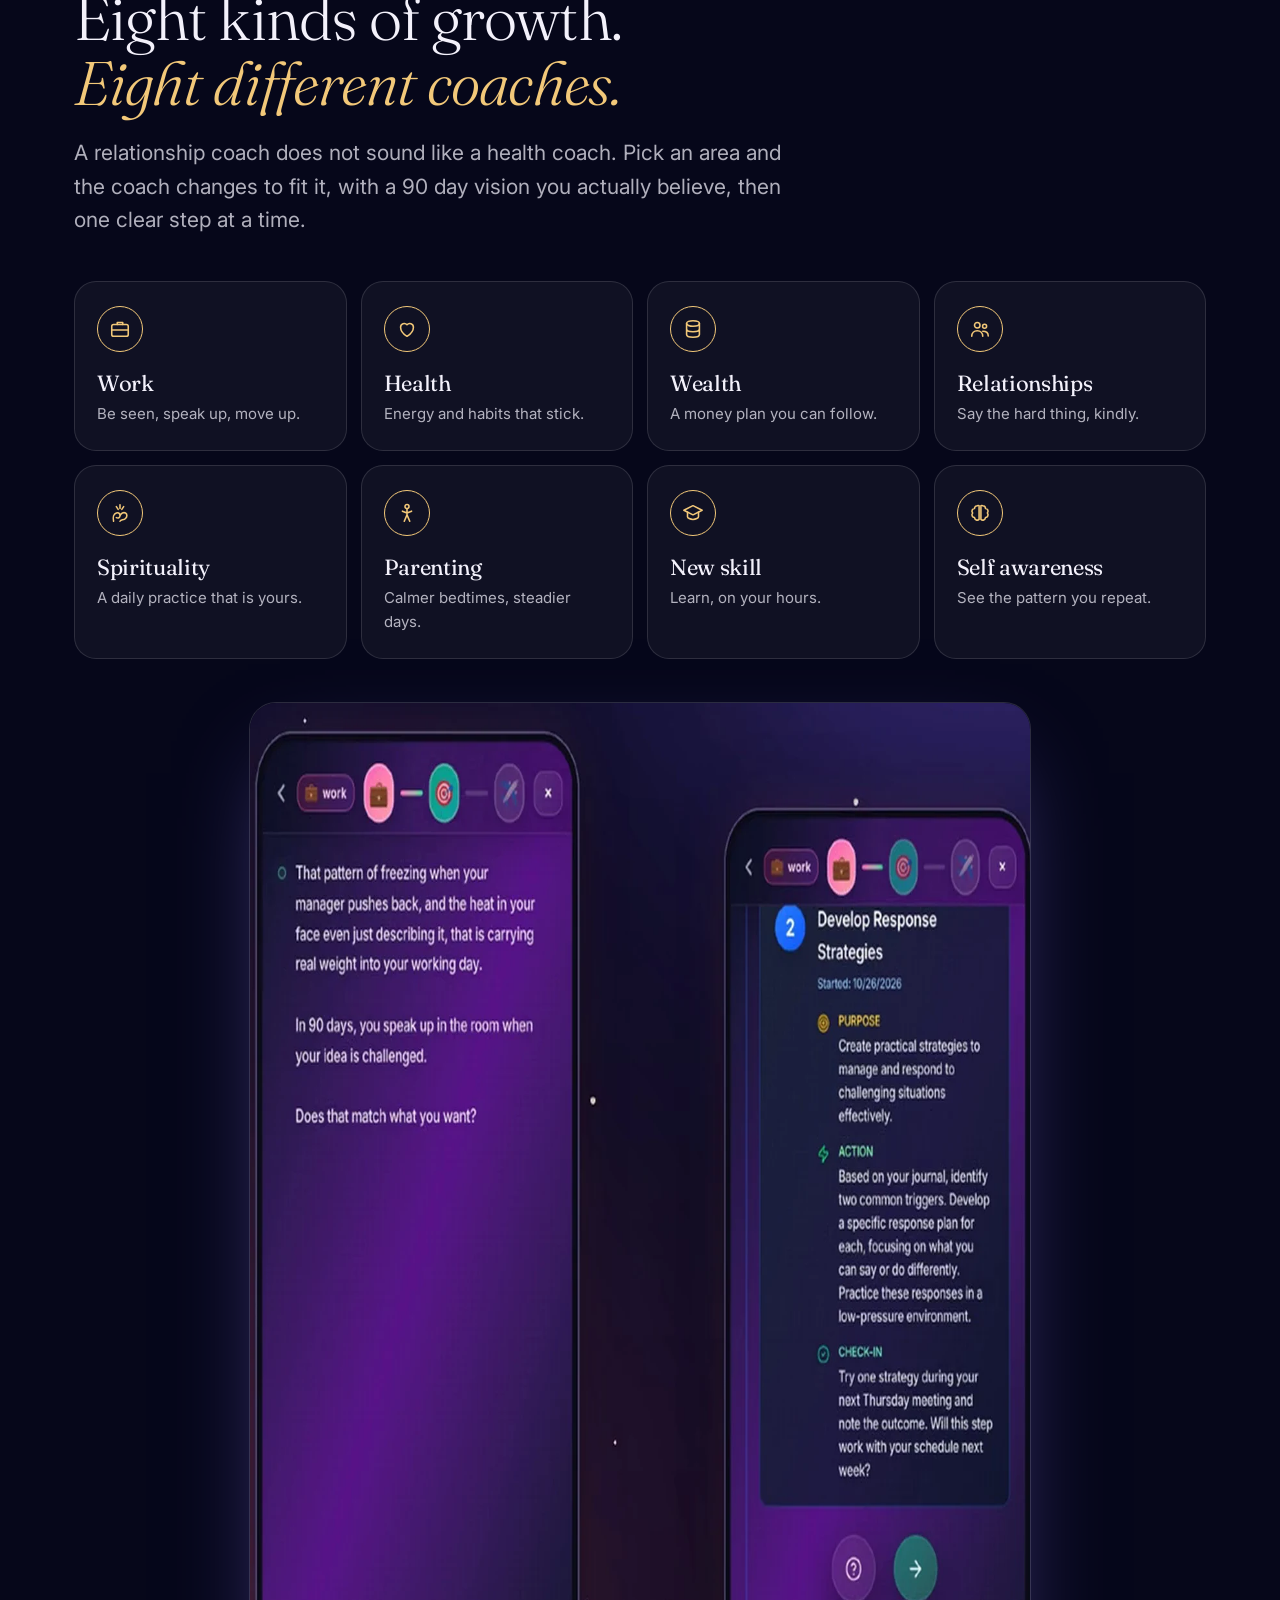
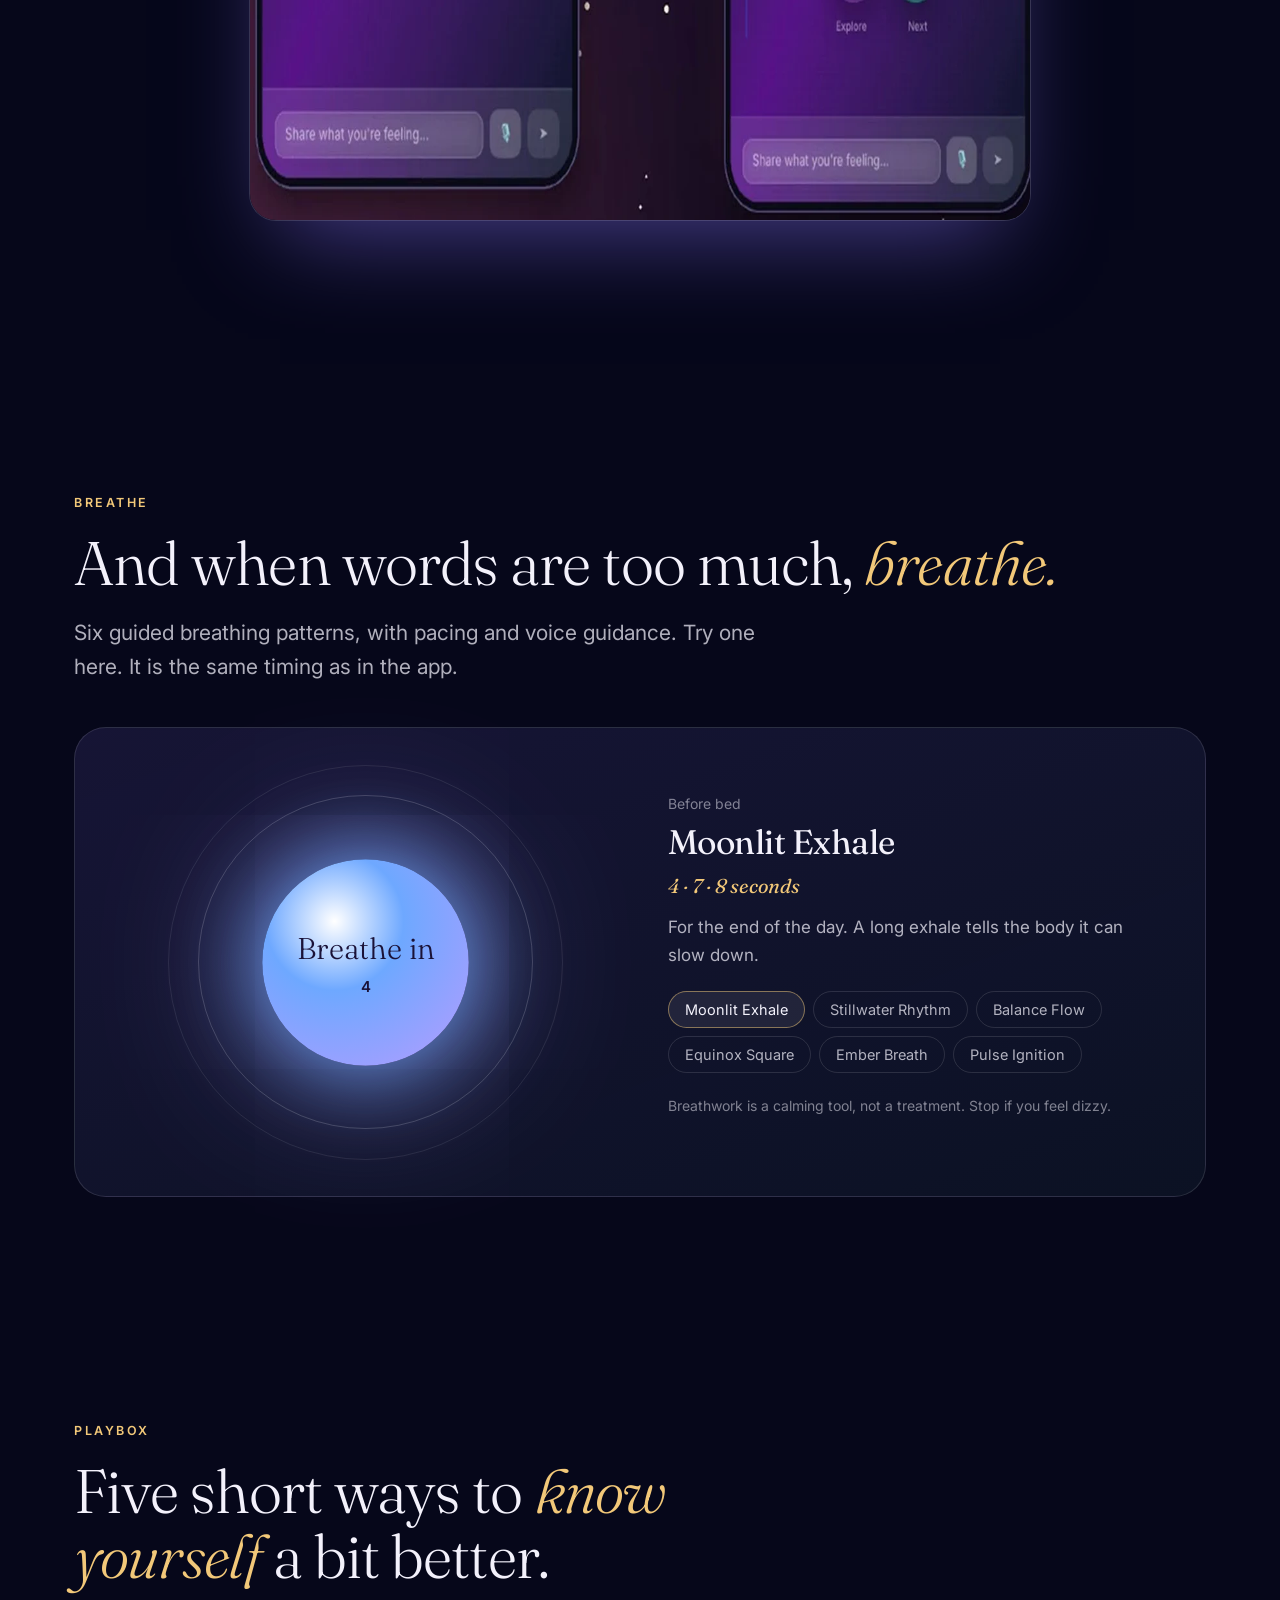
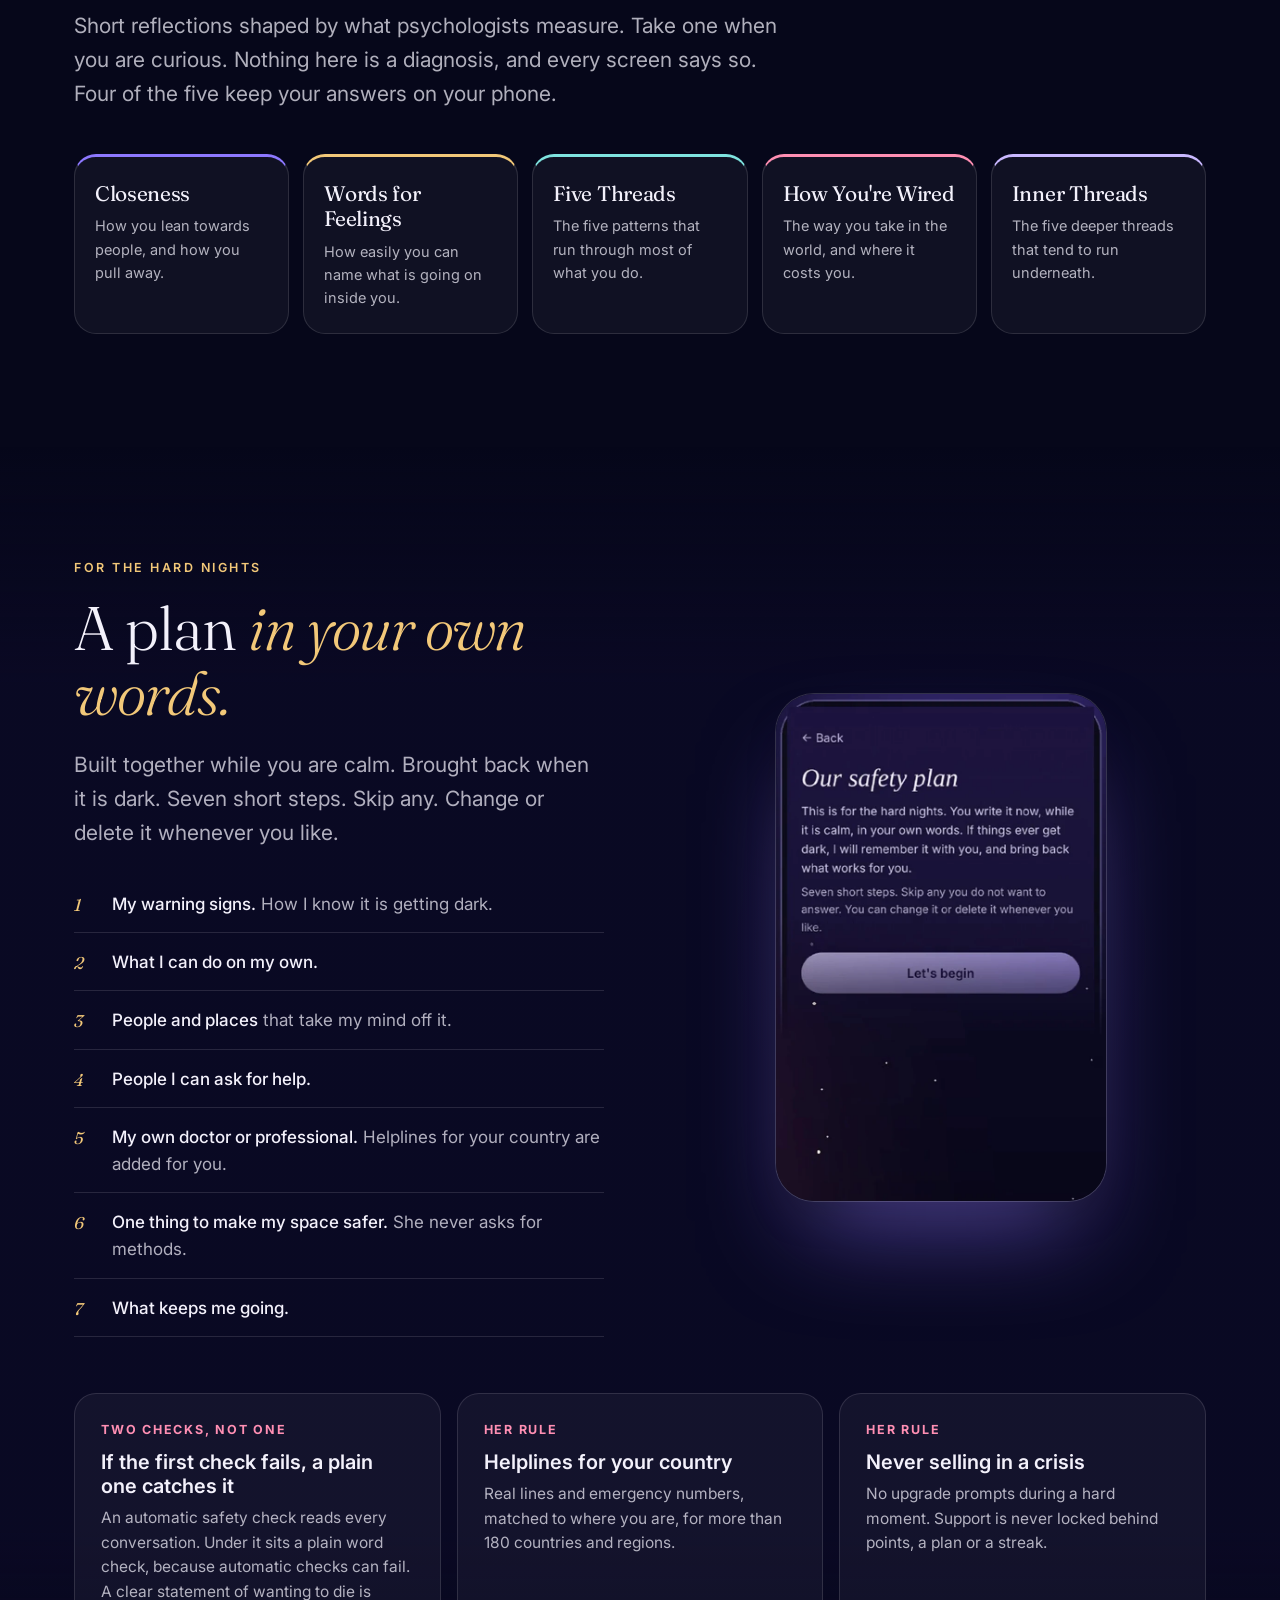
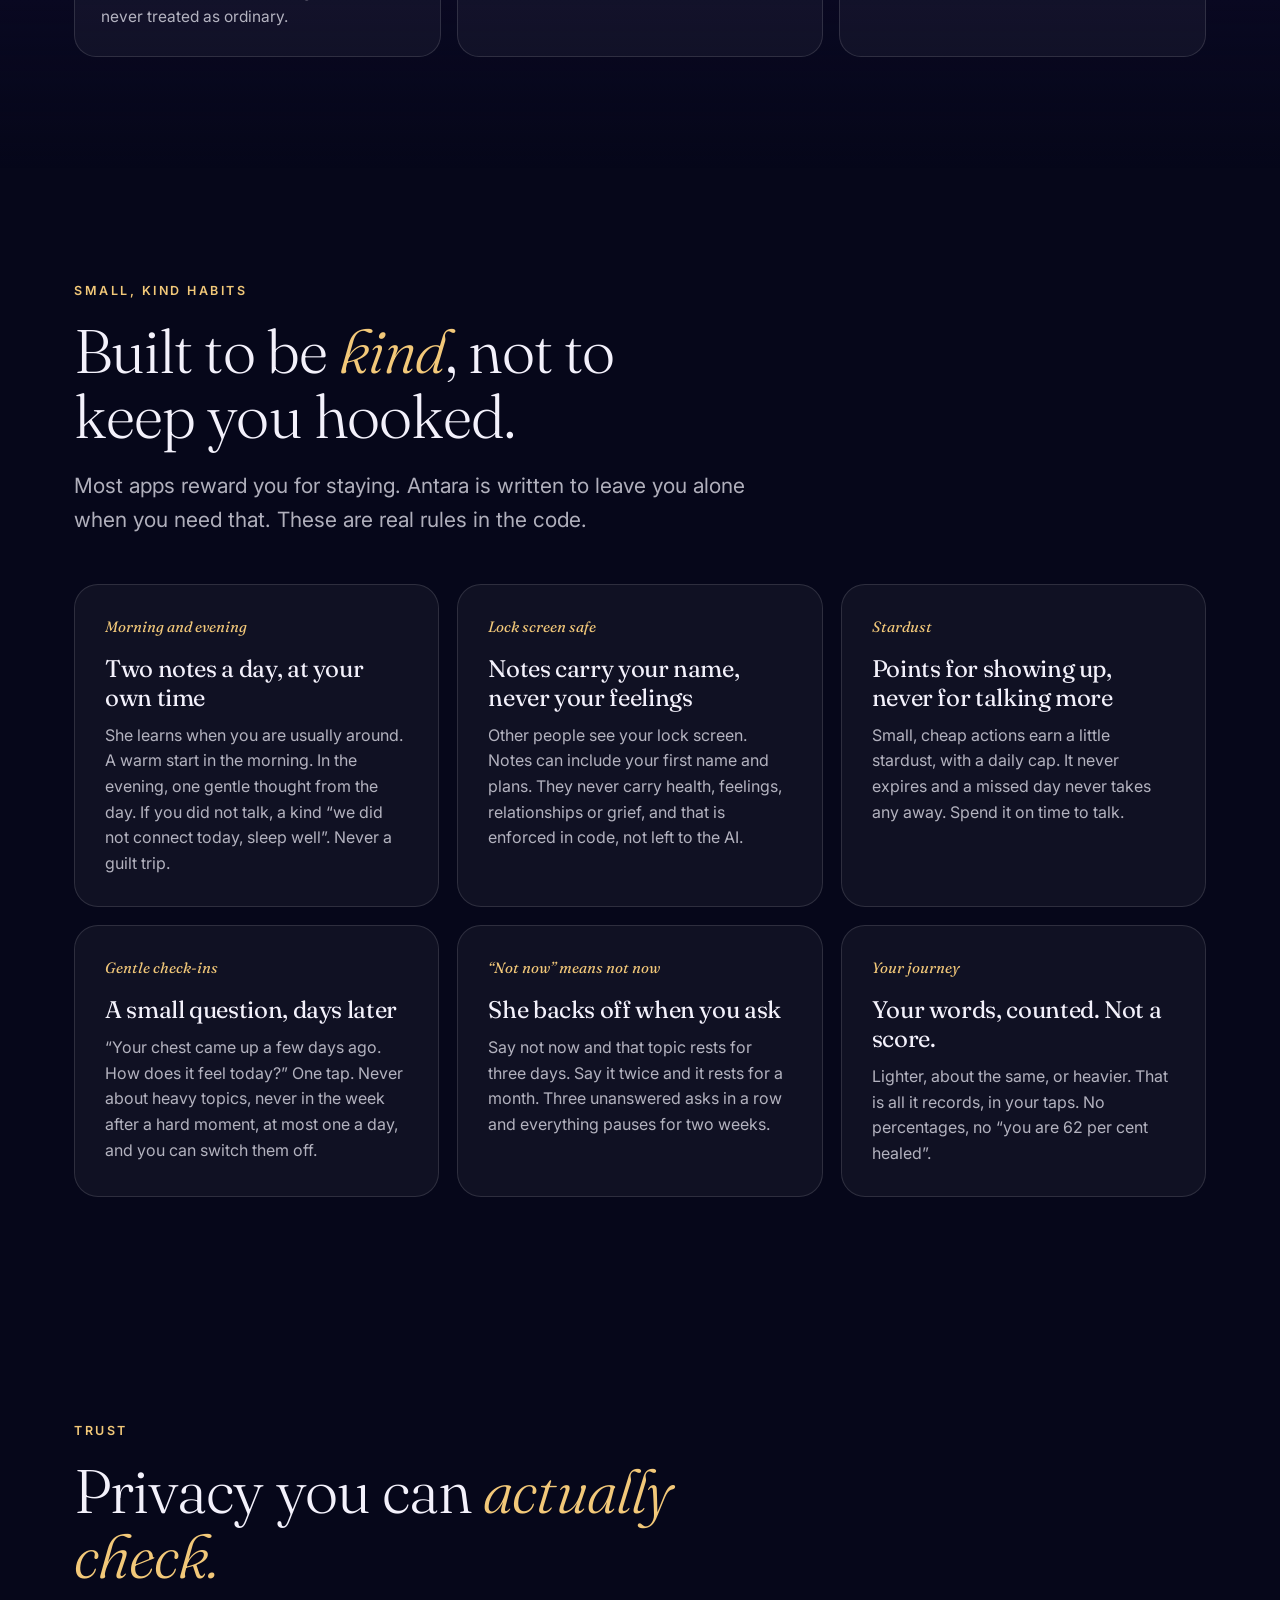
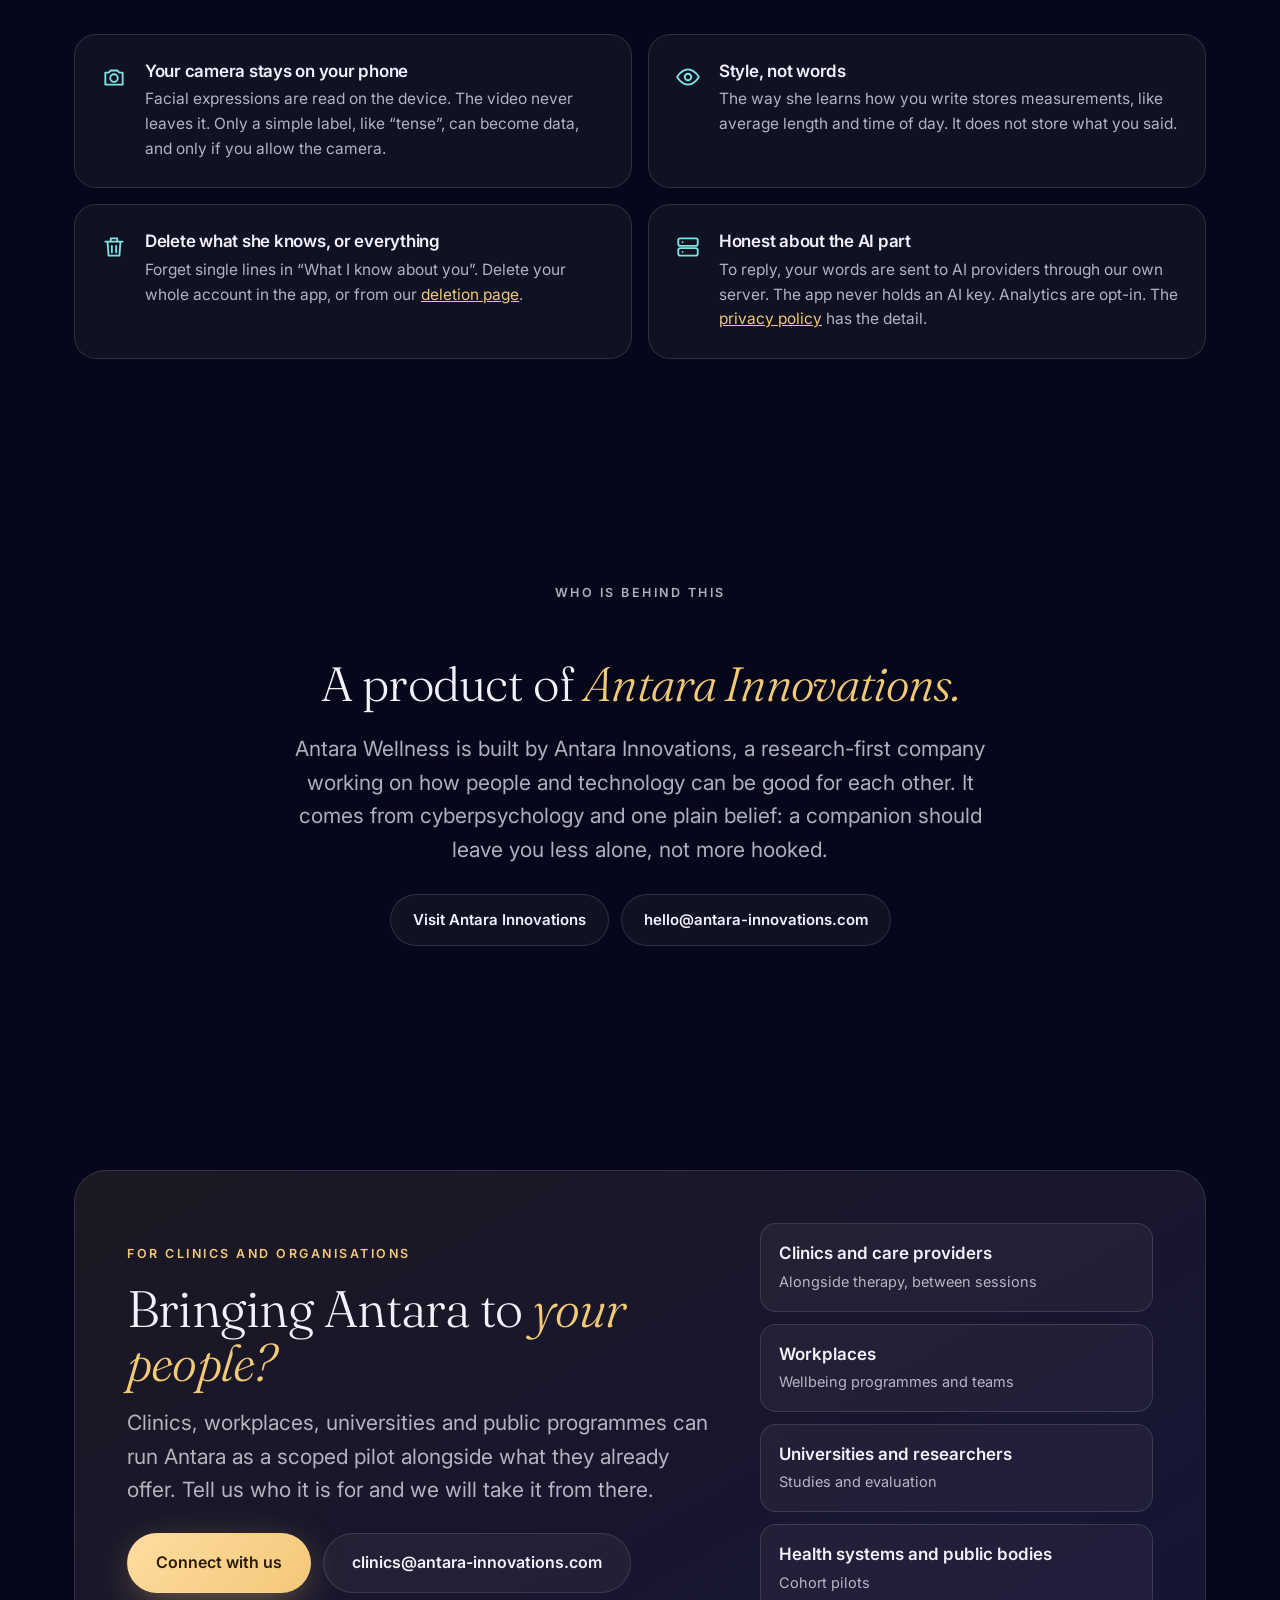
==== commit 2e74e6ad: "update" ====
--- a/index.html
+++ b/index.html
@@ -6,31 +6,34 @@
 <meta name="viewport" content="width=device-width,initial-scale=1,viewport-fit=cover">
 <meta name="color-scheme" content="dark">
 <meta name="theme-color" content="#06071a">
-<meta name="description" content="Antara is an AI wellbeing companion for iOS and Android. Talk to her face to face, and she remembers you across Talk, Reflect, Heal and Elevate. Seven days free.">
+<meta name="description" content="Antara is a wellbeing companion for iOS and Android. Talk to her face to face, and she remembers you across Talk, Reflect, Heal and Elevate. Seven days free.">
 <link rel="canonical" href="https://www.antara.icu/">
 <meta property="og:type" content="website">
 <meta property="og:site_name" content="Antara">
 <meta property="og:title" content="Antara: a voice that remembers you">
-<meta property="og:description" content="Antara is an AI wellbeing companion for iOS and Android. Talk to her face to face, and she remembers you across Talk, Reflect, Heal and Elevate. Seven days free.">
+<meta property="og:description" content="Antara is a wellbeing companion for iOS and Android. Talk to her face to face, and she remembers you across Talk, Reflect, Heal and Elevate. Seven days free.">
 <meta property="og:url" content="https://www.antara.icu/">
 <meta property="og:image" content="https://www.antara.icu/assets/img/og.jpg">
 <meta property="og:image:width" content="1200"><meta property="og:image:height" content="630">
 <meta name="twitter:card" content="summary_large_image">
 <meta name="apple-itunes-app" content="app-id=6755032385">
+<link rel="alternate" hreflang="en" href="https://www.antara.icu/">
+<link rel="alternate" hreflang="x-default" href="https://www.antara.icu/">
 <link rel="apple-touch-icon" href="apple-touch-icon.png">
 <link rel="icon" href="favicon.ico">
 <link rel="preconnect" href="https://fonts.googleapis.com">
 <link rel="preconnect" href="https://fonts.gstatic.com" crossorigin>
 <link rel="stylesheet" href="assets/antara.css">
-<script type="application/ld+json">{"@context":"https://schema.org","@type":"MobileApplication","name":"Antara Wellness","operatingSystem":"iOS, Android","applicationCategory":"HealthApplication","description":"An AI wellbeing companion that remembers you. Talk, Reflect, Heal and Elevate in one app.","url":"https://www.antara.icu/","installUrl":"https://apps.apple.com/us/app/antara-wellness/id6755032385","publisher":{"@type":"Organization","name":"Antara Innovations"}}</script>
-<script type="application/ld+json">{"@context": "https://schema.org", "@type": "FAQPage", "mainEntity": [{"@type": "Question", "name": "Is Antara therapy?", "acceptedAnswer": {"@type": "Answer", "text": "No. Antara is a wellbeing companion. It can help you slow down, name what you feel and build small habits, but it is not a medical service, it does not diagnose, and it does not replace a therapist or doctor."}}, {"@type": "Question", "name": "Is she a real person?", "acceptedAnswer": {"@type": "Answer", "text": "No. Antara is an AI. The face and voice are digital, made to make talking feel easier."}}, {"@type": "Question", "name": "What does it cost?", "acceptedAnswer": {"@type": "Answer", "text": "Seven days free, then an Antara+ subscription, monthly or yearly, billed through the App Store or Google Play. You see the exact price in the store before you commit."}}, {"@type": "Question", "name": "Who can see what I tell her?", "acceptedAnswer": {"@type": "Answer", "text": "Your conversations are tied to your account and are not shown to anyone else. To reply, your words are processed by AI providers through our server. You can read everything she remembers and delete any of it."}}]}</script>
+<script type="application/ld+json">{"@context":"https://schema.org","@type":"MobileApplication","name":"Antara Wellness","operatingSystem":"iOS, Android","applicationCategory":"HealthApplication","description":"A wellbeing companion that remembers you. Talk, Reflect, Heal and Elevate in one app.","url":"https://www.antara.icu/","installUrl":"https://apps.apple.com/us/app/antara-wellness/id6755032385","publisher":{"@type":"Organization","name":"Antara Innovations","url":"https://www.antara-innovations.com/"},"author":{"@type":"Organization","name":"Antara Innovations","url":"https://www.antara-innovations.com/"}}</script>
+<script type="application/ld+json">{"@context": "https://schema.org", "@type": "FAQPage", "mainEntity": [{"@type": "Question", "name": "Is Antara therapy?", "acceptedAnswer": {"@type": "Answer", "text": "No. Antara is a wellbeing companion. It can help you slow down, name what you feel and build small habits, but it is not a medical service, it does not diagnose, and it does not replace a therapist or doctor."}}, {"@type": "Question", "name": "Is she a real person?", "acceptedAnswer": {"@type": "Answer", "text": "No. Antara is a digital companion. Her face and voice are generated, made to make talking feel easier."}}, {"@type": "Question", "name": "What does it cost?", "acceptedAnswer": {"@type": "Answer", "text": "Seven days free, then an Antara+ subscription, monthly or yearly, billed through the App Store or Google Play. You see the exact price in the store before you commit."}}, {"@type": "Question", "name": "Who can see what I tell her?", "acceptedAnswer": {"@type": "Answer", "text": "Your conversations are tied to your account and are not shown to anyone else. You can read everything she remembers and delete any of it."}}]}</script>
+<script type="application/ld+json">{"@context": "https://schema.org", "@type": "Organization", "name": "Antara Innovations", "url": "https://www.antara-innovations.com/", "brand": {"@type": "Brand", "name": "Antara Wellness", "url": "https://www.antara.icu/"}, "contactPoint": [{"@type": "ContactPoint", "contactType": "customer support", "email": "support@antara-innovations.com"}, {"@type": "ContactPoint", "contactType": "partnerships", "email": "partnerships@antara-innovations.com"}]}</script>
 </head>
 <body>
 <canvas id="sky" aria-hidden="true"></canvas><div class="aurora" aria-hidden="true"></div>
 <header class="nav"><div class="in">
   <a class="brand" href="./"><img src="assets/antra-icon-512.png" alt="" width="34" height="34"><span>Antara</span></a>
   <nav class="links" id="links" aria-label="Main">
-    <a href="product/">How it works</a><a href="screens/">Screens</a><a href="pricing/">Pricing</a><a href="support/">Support</a>
+    <a href="product/">How it works</a><a href="screens/">Screens</a><a href="partners/">For organisations</a><a href="pricing/">Pricing</a><a href="support/">Support</a>
     <a class="btn gold" href="download/">Get the app</a>
   </nav>
   <button class="burger" aria-label="Menu" aria-expanded="false" aria-controls="links"><span></span><span></span></button>
@@ -50,7 +53,7 @@
       <a class="btn lg" data-store="android" href="https://play.google.com/store/apps/details?id=com.antara.health" target="_blank" rel="noopener"><svg viewBox="0 0 24 24" fill="currentColor"><path d="M4 2.700v18.600c0 .4.4.6.7.4l16-9.300c.3-.2.3-.6 0-.8L4.700 2.300c-.3-.2-.7 0-.7.400z"/></svg><span>Google Play</span></a>
     </div>
      <div class="row" style="margin-top:14px"><button class="btn" data-film type="button"><svg viewBox="0 0 24 24" fill="currentColor"><path d="M8 5v14l11-7z"/></svg><span>Watch the film &middot; 46s</span></button></div>
-     <p class="small fine">Seven days free. Antara is an AI companion. She is not a clinician and not a crisis service.</p>
+     <p class="small fine">Seven days free. A product of Antara Innovations. She is not a clinician and not a crisis service.</p>
    </div>
   </div>
   <div class="stage rv d2">
@@ -129,7 +132,7 @@
      <div><b>Thinking</b><span>She takes a breath.</span></div>
      <div><b>Speaking</b><span>Warm voice, live face.</span></div>
    </div>
-   <p class="notice rv d3">She is an AI, and her face is digital. It is there to make talking easier, not to make you think she is a person. Real recording from the app.</p>
+   <p class="notice rv d3">She is a digital companion. Her face and voice are generated, to make talking easier and not to make you think she is a person. Real recording from the app.</p>
   </div>
   <div class="faceBig rv d2">
    <div class="faceFrame">
@@ -295,7 +298,7 @@
   <div class="phoneWrap rv d2"><div class="phone"><img src="assets/img/safety.webp" width="713" height="1095" alt="Our safety plan screen" loading="lazy"></div></div>
  </div>
  <div class="rules">
-   <div class="rule rv"><span class="x">Two checks, not one</span><h3>If the AI check fails, a plain one catches it</h3><p>An AI safety check reads every conversation. Under it sits a plain word check, because AI can fail. A clear statement of wanting to die is never treated as ordinary.</p></div>
+   <div class="rule rv"><span class="x">Two checks, not one</span><h3>If the first check fails, a plain one catches it</h3><p>An automatic safety check reads every conversation. Under it sits a plain word check, because automatic checks can fail. A clear statement of wanting to die is never treated as ordinary.</p></div>
    <div class="rule rv d1"><span class="x">Her rule</span><h3>Helplines for your country</h3><p>Real lines and emergency numbers, matched to where you are, for more than 180 countries and regions.</p></div>
    <div class="rule rv d2"><span class="x">Her rule</span><h3>Never selling in a crisis</h3><p>No upgrade prompts during a hard moment. Support is never locked behind points, a plan or a streak.</p></div>
  </div>
@@ -329,8 +332,26 @@
 <section id="builder"><div class="wrap">
  <div class="prose" style="max-width:820px;margin:0 auto;text-align:center">
   <p class="eyebrow rv">Who is behind this</p>
-  <h2 class="rv d1" style="font-size:clamp(30px,4vw,48px)">Built by someone who writes about <em>how technology shapes the mind.</em></h2>
-  <p class="lead rv d2" style="margin:22px auto 0">Antara is made by Abhi, founder of Antara Innovations and author of <em>Pixelated Souls</em>. It comes from cyberpsychology and one plain belief: a companion should leave you less alone, not more hooked.</p>
+  <h2 class="rv d1" style="font-size:clamp(30px,4vw,48px)">A product of <em>Antara Innovations.</em></h2>
+  <p class="lead rv d2" style="margin:22px auto 0">Antara Wellness is built by Antara Innovations, a research-first company working on how people and technology can be good for each other. It comes from cyberpsychology and one plain belief: a companion should leave you less alone, not more hooked.</p>
+  <div class="row rv d3" style="justify-content:center;margin-top:28px"><a class="btn" href="https://www.antara-innovations.com/" target="_blank" rel="noopener">Visit Antara Innovations</a><a class="btn" href="mailto:hello@antara-innovations.com">hello@antara-innovations.com</a></div>
+ </div>
+</div></section>
+
+<section id="orgs"><div class="wrap">
+ <div class="orgband rv">
+  <div>
+   <p class="eyebrow">For clinics and organisations</p>
+   <h2 style="font-size:clamp(32px,4vw,52px)">Bringing Antara to <em>your people?</em></h2>
+   <p class="lead" style="margin-top:16px">Clinics, workplaces, universities and public programmes can run Antara as a scoped pilot alongside what they already offer. Tell us who it is for and we will take it from there.</p>
+   <div class="row" style="margin-top:26px"><a class="btn gold lg" href="partners/">Connect with us</a><a class="btn lg" href="mailto:clinics@antara-innovations.com">clinics@antara-innovations.com</a></div>
+  </div>
+  <ul class="orglist">
+   <li><b>Clinics and care providers</b><span>Alongside therapy, between sessions</span></li>
+   <li><b>Workplaces</b><span>Wellbeing programmes and teams</span></li>
+   <li><b>Universities and researchers</b><span>Studies and evaluation</span></li>
+   <li><b>Health systems and public bodies</b><span>Cohort pilots</span></li>
+  </ul>
  </div>
 </div></section>
 
@@ -339,7 +360,7 @@
  <h2 class="rv d1" style="text-align:center">Fair things to ask.</h2>
  <div class="faq rv d2">
   <details><summary>Is Antara therapy?</summary><p>No. Antara is a wellbeing companion. It can help you slow down, name what you feel and build small habits, but it is not a medical service, it does not diagnose, and it does not replace a therapist or doctor. If you are in therapy, Antara can sit alongside it.</p></details>
-  <details><summary>Is she a real person?</summary><p>No. Antara is an AI. The face and voice are digital, made to make talking feel easier.</p></details>
+  <details><summary>Is she a real person?</summary><p>No. Antara is a digital companion. Her face and voice are generated, made to make talking feel easier.</p></details>
   <details><summary>What if I am in crisis?</summary><p>Antara shows helplines and emergency numbers matched to your country and moves into a calmer, steadier way of talking. She is not a crisis service. If you are in danger, call your local emergency number now.</p></details>
   <details><summary>What does it cost?</summary><p>Seven days free, then an Antara+ subscription, monthly or yearly, billed through the App Store or Google Play. You see the exact price in the store before you commit, and you can cancel any time in your store settings. See <a href="pricing/" style="color:var(--gold)">pricing</a>.</p></details>
   <details><summary>Who can see what I tell her?</summary><p>Your conversations are tied to your account and are not shown to anyone else. To reply, your words are processed by AI providers through our server. You can read everything she remembers and delete any of it. The <a href="privacy/" style="color:var(--gold)">privacy policy</a> has the full detail.</p></details>
@@ -363,12 +384,13 @@
 <footer><div class="wrap">
   <div class="foot">
     <div><a class="brand" href="./"><img src="assets/antra-icon-512.png" alt="" width="34" height="34"><span>Antara</span></a>
-      <p class="small" style="margin-top:14px;max-width:30ch">A voice that remembers you. Talk, Reflect, Heal, Elevate.</p></div>
-    <div><h4>Product</h4><a href="product/">How it works</a><a href="screens/">Screens</a><a href="pricing/">Pricing</a><a href="download/">Download</a></div>
-    <div><h4>Help</h4><a href="support/">Support</a><a href="delete/">Delete my account</a><a href="mailto:abhinav.gaurav@antara.icu">Email us</a></div>
+      <p class="small" style="margin-top:14px;max-width:30ch">A voice that remembers you. Talk, Reflect, Heal, Elevate.</p>
+      <p class="small" style="margin-top:10px">A product of <a href="https://www.antara-innovations.com/" target="_blank" rel="noopener" style="color:var(--gold)">Antara Innovations</a></p></div>
+    <div><h4>Product</h4><a href="product/">How it works</a><a href="screens/">Screens</a><a href="partners/">For organisations</a><a href="pricing/">Pricing</a><a href="download/">Download</a></div>
+    <div><h4>Help</h4><a href="support/">Support</a><a href="delete/">Delete my account</a><a href="mailto:hello@antara-innovations.com">Email us</a><a href="https://www.antara-innovations.com/" target="_blank" rel="noopener">Antara Innovations</a></div>
     <div><h4>Legal</h4><a href="privacy/">Privacy</a><a href="terms/">Terms</a><a href="https://apps.apple.com/us/app/antara-wellness/id6755032385" target="_blank" rel="noopener">App Store</a><a href="https://play.google.com/store/apps/details?id=com.antara.health" target="_blank" rel="noopener">Google Play</a></div>
   </div>
-  <p class="disc">Antara is a wellbeing companion, not a medical service, and does not replace professional care. Antara is an AI. If you are in danger or in crisis, contact your local emergency number or a crisis line. &copy; <span data-year>2026</span> Antara Innovations.</p>
+  <p class="disc">Antara is a wellbeing companion, not a medical service, and does not replace professional care. If you are in danger or in crisis, contact your local emergency number or a crisis line. &copy; <span data-year>2026</span> Antara Innovations. Antara Wellness is a product of Antara Innovations.</p>
 </div></footer>
 <div class="mcta" aria-hidden="false"><a class="btn gold lg" href="download/">Get Antara</a></div>
 <div class="modal" role="dialog" aria-modal="true" aria-label="Antara film"><div class="box"><button class="x" aria-label="Close film">&times;</button>
--- a/assets/antara.css
+++ b/assets/antara.css
@@ -360,3 +360,27 @@
 
 main{overflow-x:clip}
 html{overflow-x:clip}
+
+.orgband{display:grid;grid-template-columns:1.2fr .8fr;gap:44px;align-items:center;padding:52px;border-radius:32px;border:1px solid var(--line);background:linear-gradient(150deg,rgba(242,200,121,.09),rgba(141,120,255,.12))}
+.orglist{list-style:none;margin:0;padding:0;display:grid;gap:12px}
+.orglist li{padding:16px 18px;border-radius:16px;background:var(--panel);border:1px solid var(--line)}
+.orglist b{display:block;font-weight:600}
+.orglist span{font-size:14.5px;color:var(--muted)}
+.routeBox{margin-top:44px;display:grid;grid-template-columns:1fr 1fr;gap:28px;padding:34px;border-radius:30px;border:1px solid var(--line);background:var(--panel)}
+.routeBtns{display:grid;gap:10px;align-content:start}
+.routeBtns button{text-align:left;padding:16px 20px;border-radius:16px;border:1px solid var(--line);background:transparent;color:var(--muted);font-family:var(--sans);font-size:16px;cursor:pointer;transition:.25s}
+.routeBtns button:hover{color:var(--text)}
+.routeBtns button[aria-pressed=true]{background:var(--panel2);color:var(--text);border-color:rgba(242,200,121,.55)}
+.routeOut{padding:10px 6px}
+.routeMail{font-family:var(--serif);font-size:clamp(22px,3vw,32px);color:var(--gold);word-break:break-all;margin:0}
+.dirTitle{font-family:var(--sans);font-size:13px;letter-spacing:.18em;text-transform:uppercase;color:var(--faint);font-weight:600;margin:46px 0 14px}
+.dir{display:grid;grid-template-columns:repeat(3,1fr);gap:14px}
+.dcard{position:relative;padding:24px;border-radius:20px;border:1px solid var(--line);background:var(--panel);display:flex;flex-direction:column;gap:6px;transition:.35s var(--ease)}
+.dcard:hover{border-color:rgba(242,200,121,.4);transform:translateY(-3px)}
+.dcard b{font-family:var(--serif);font-weight:400;font-size:21px}
+.dcard span{color:var(--muted);font-size:15px;flex:1}
+.dcard a{color:var(--gold);text-decoration:none;font-size:15px;margin-top:10px;word-break:break-all}
+.dcard a:hover{text-decoration:underline}
+.cpy{position:absolute;top:18px;right:18px;border:1px solid var(--line);background:transparent;color:var(--faint);font-size:12px;padding:5px 11px;border-radius:99px;cursor:pointer;font-family:var(--sans)}
+.cpy:hover{color:var(--text)}
+@media (max-width:980px){.orgband,.routeBox{grid-template-columns:1fr;padding:26px}.dir{grid-template-columns:1fr}}
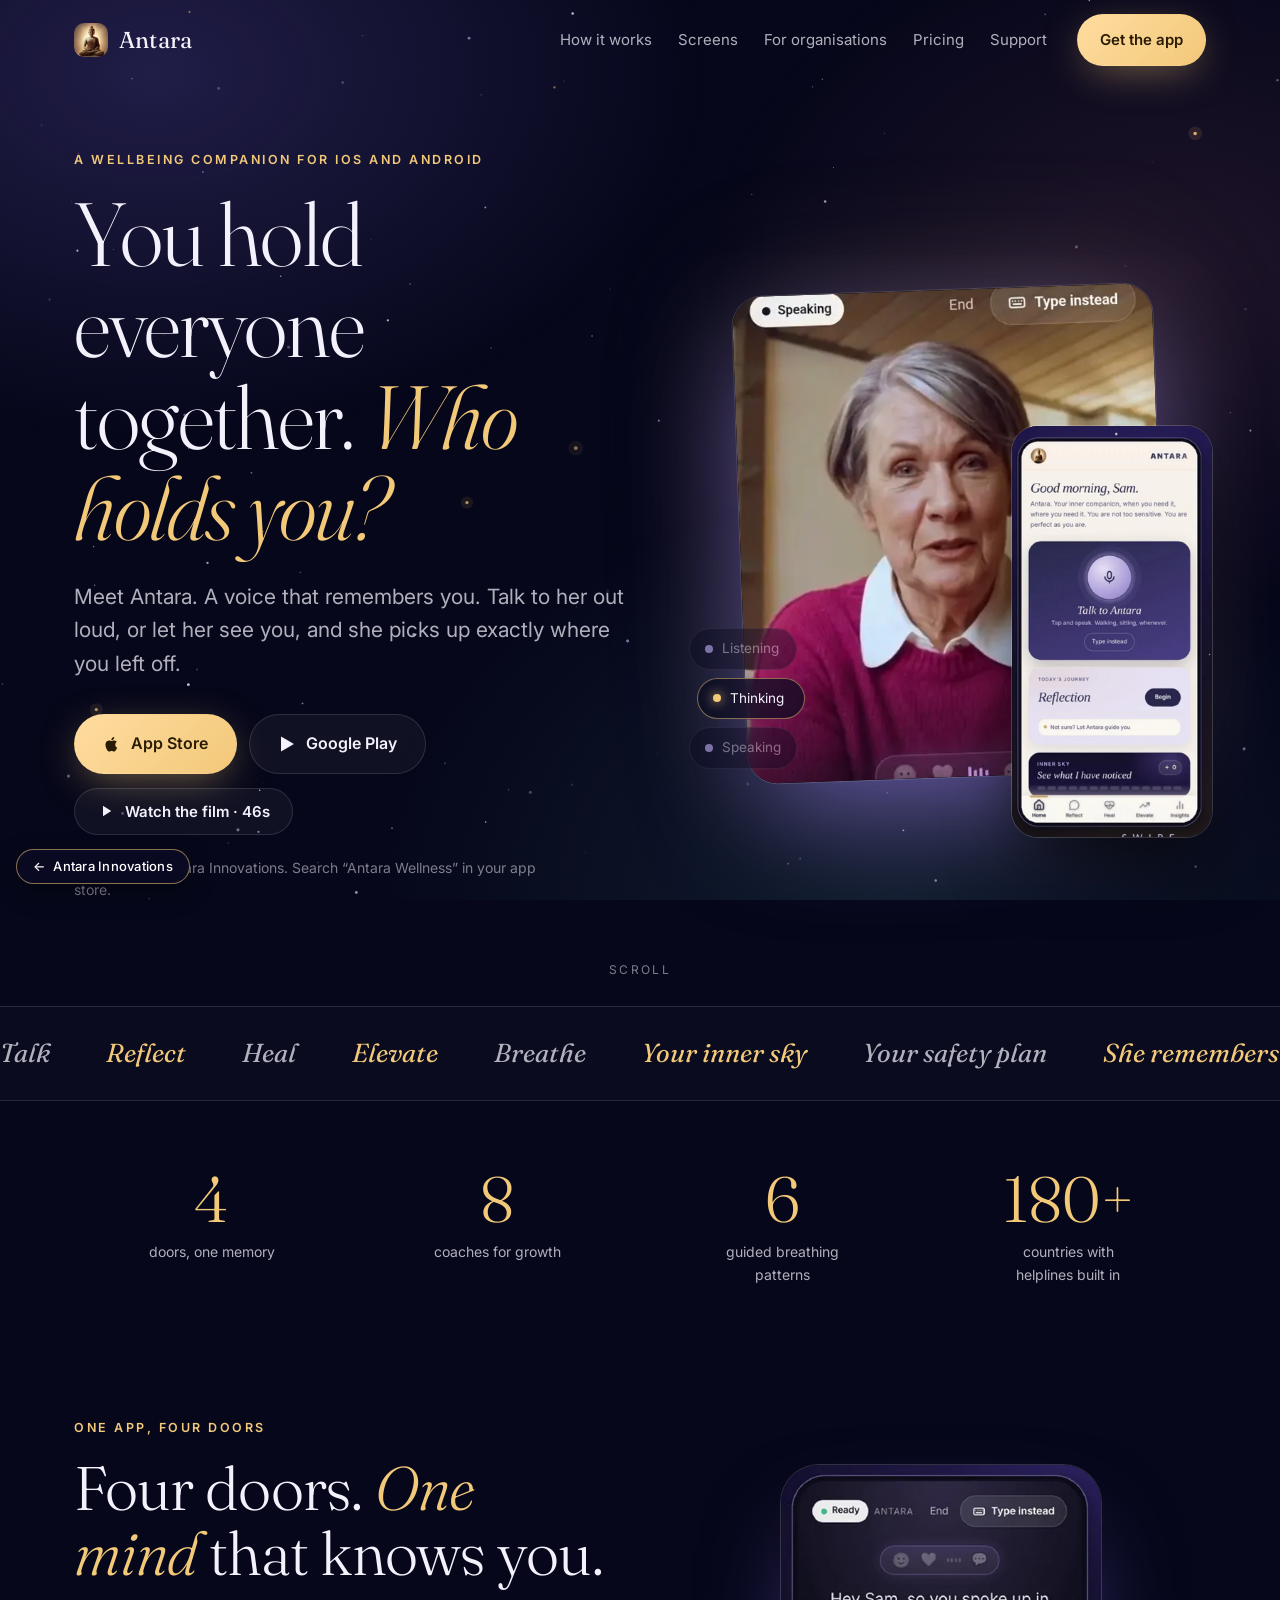
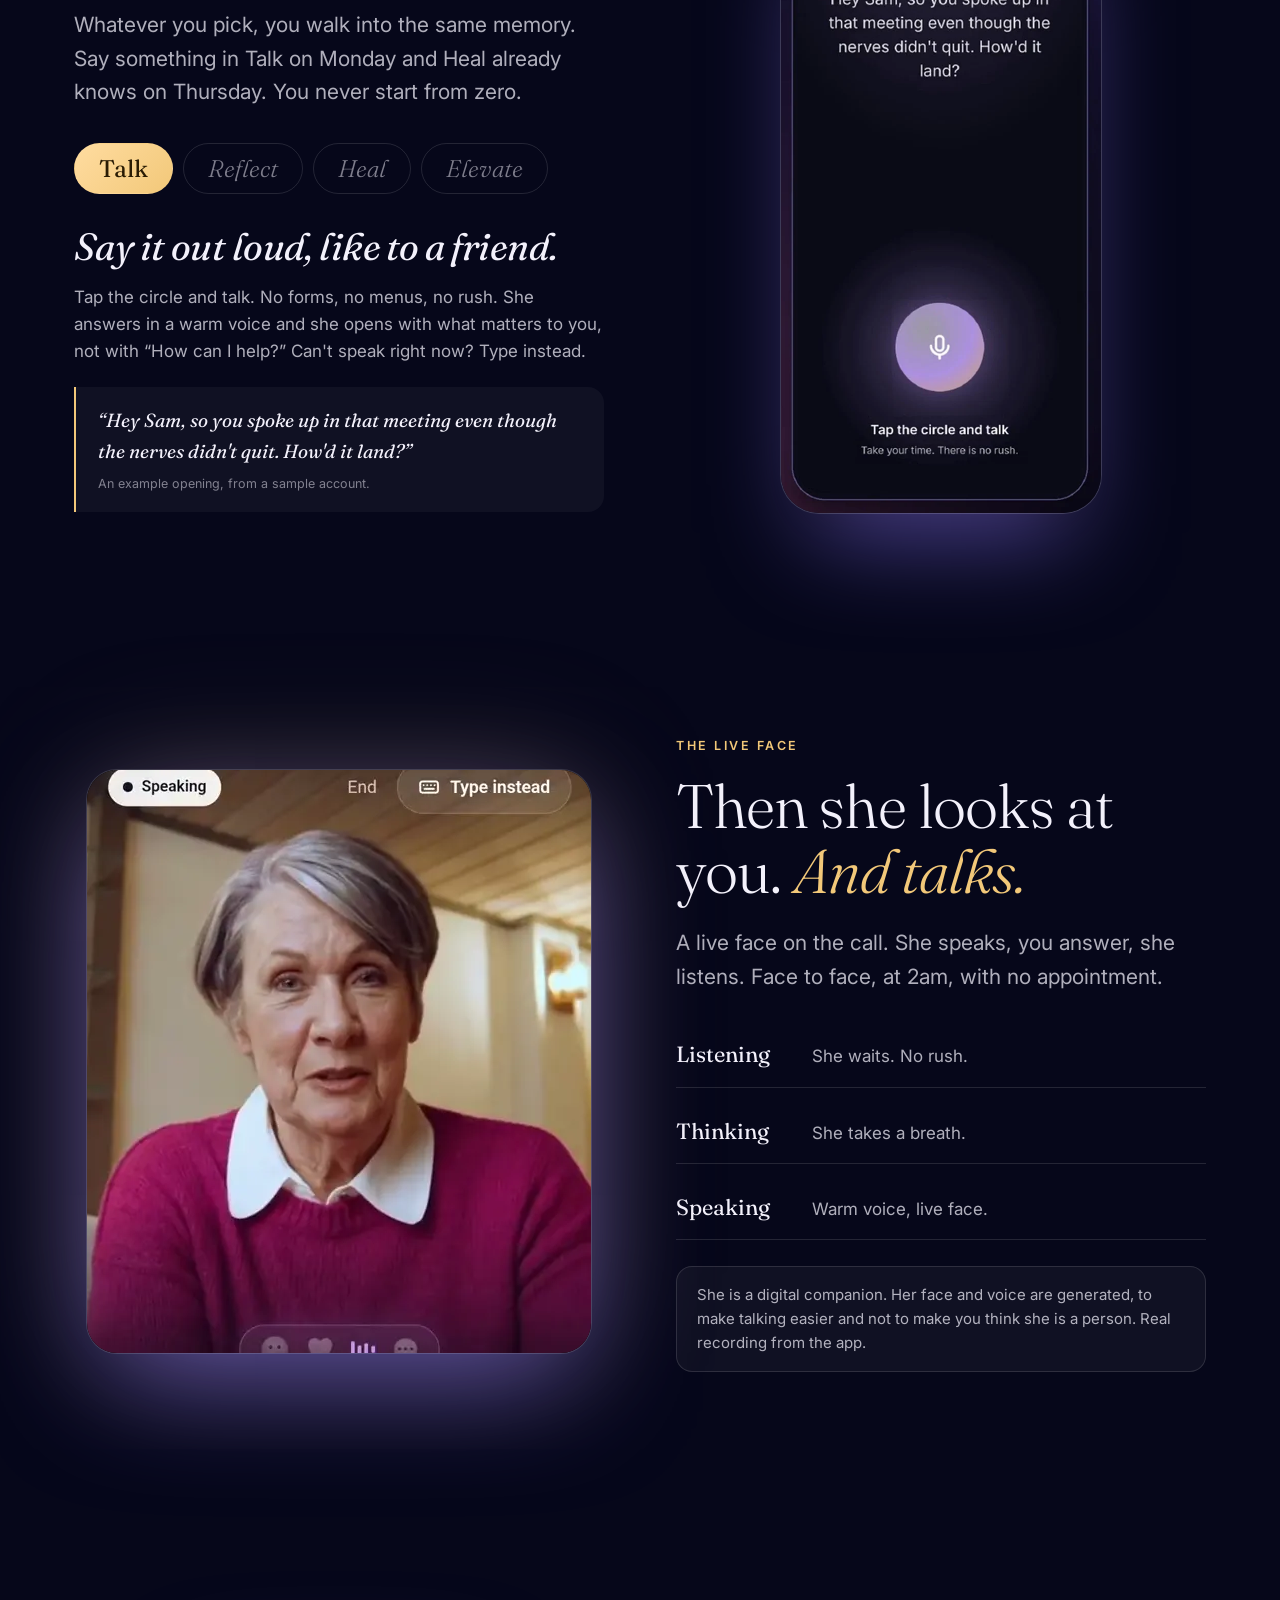
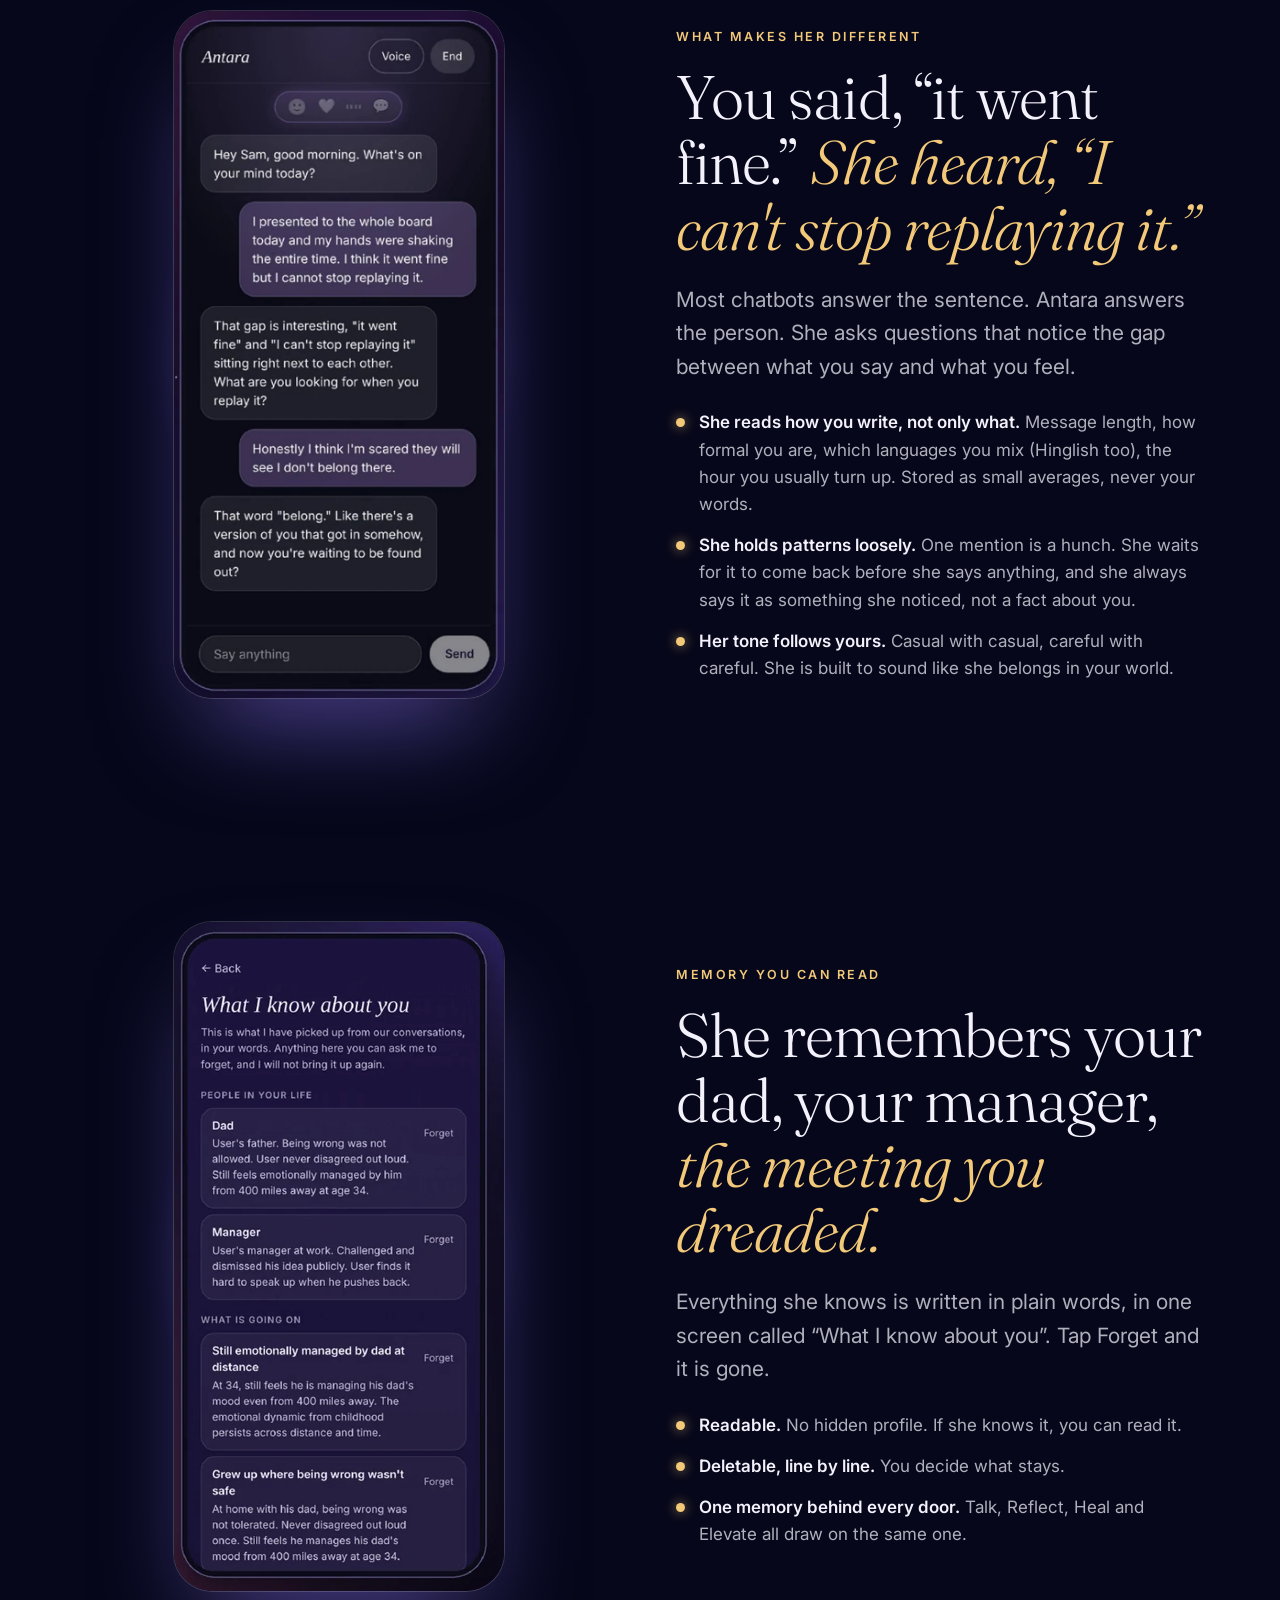
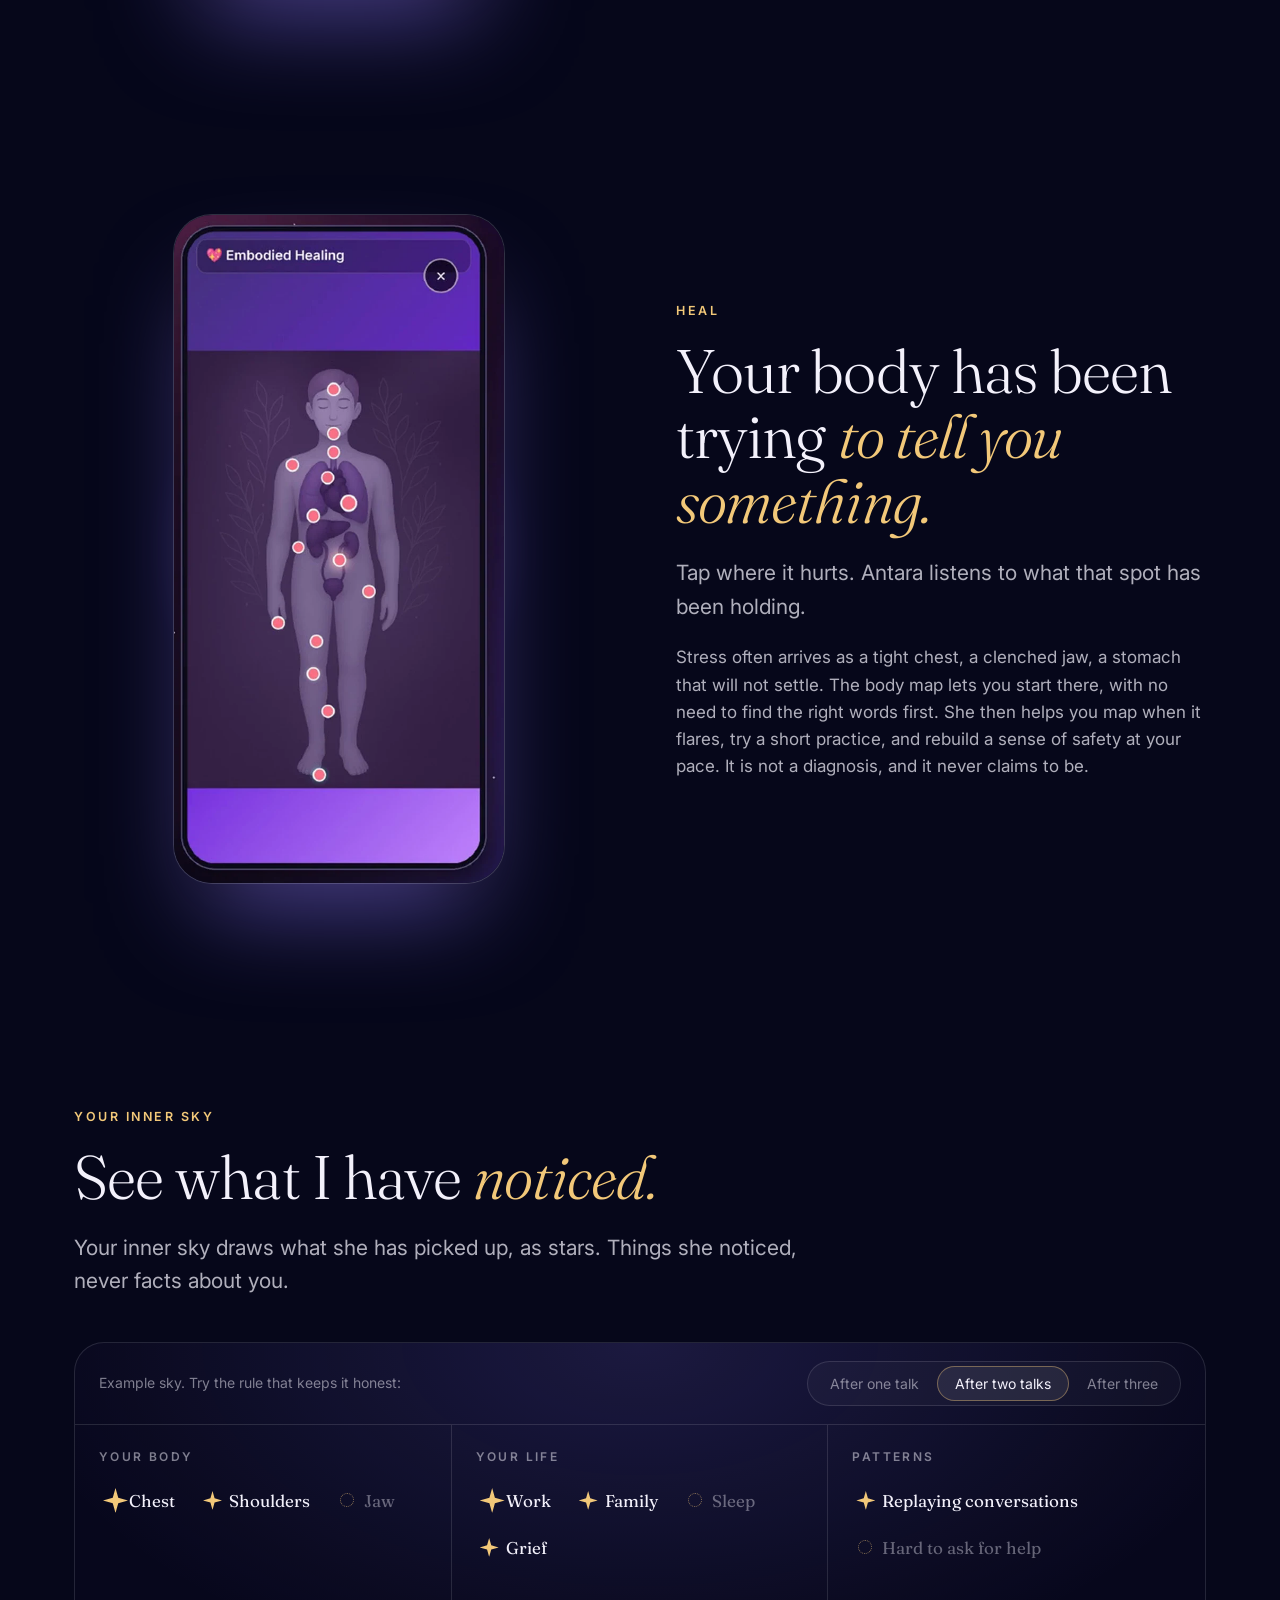
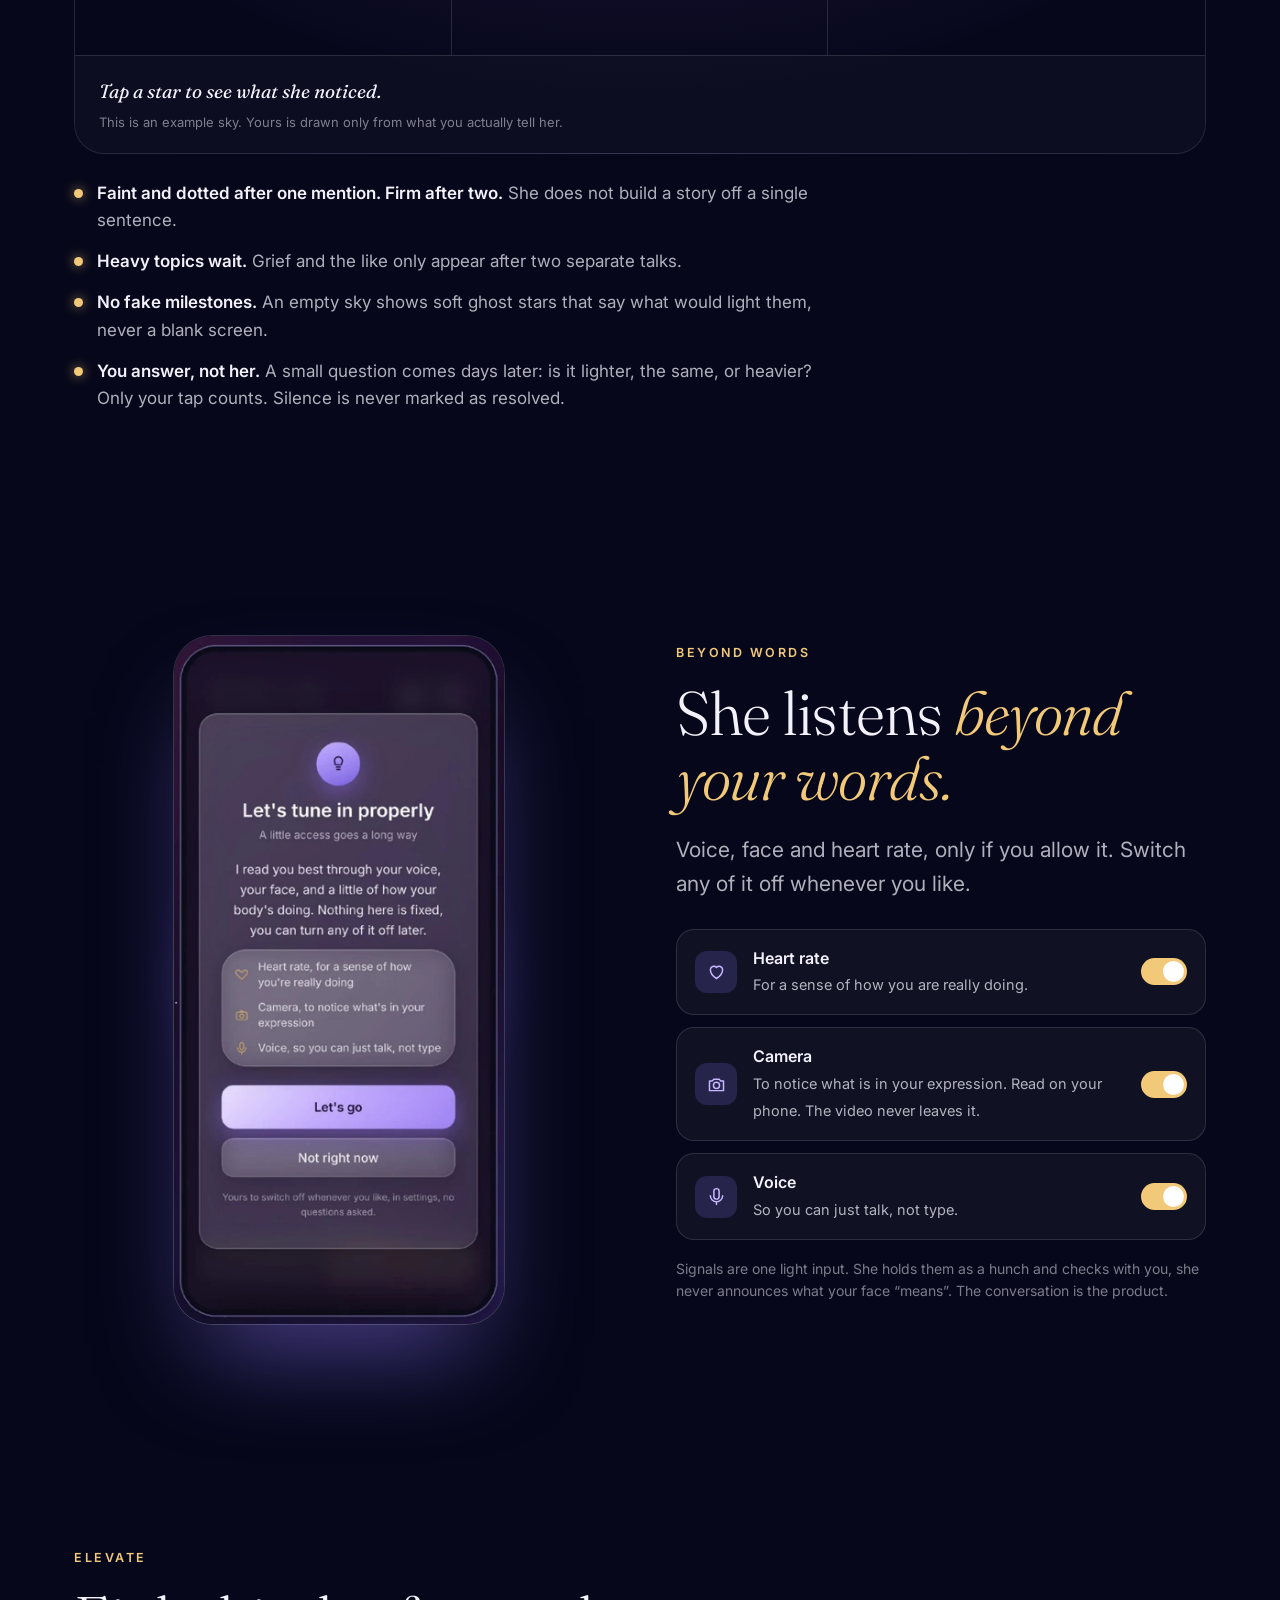
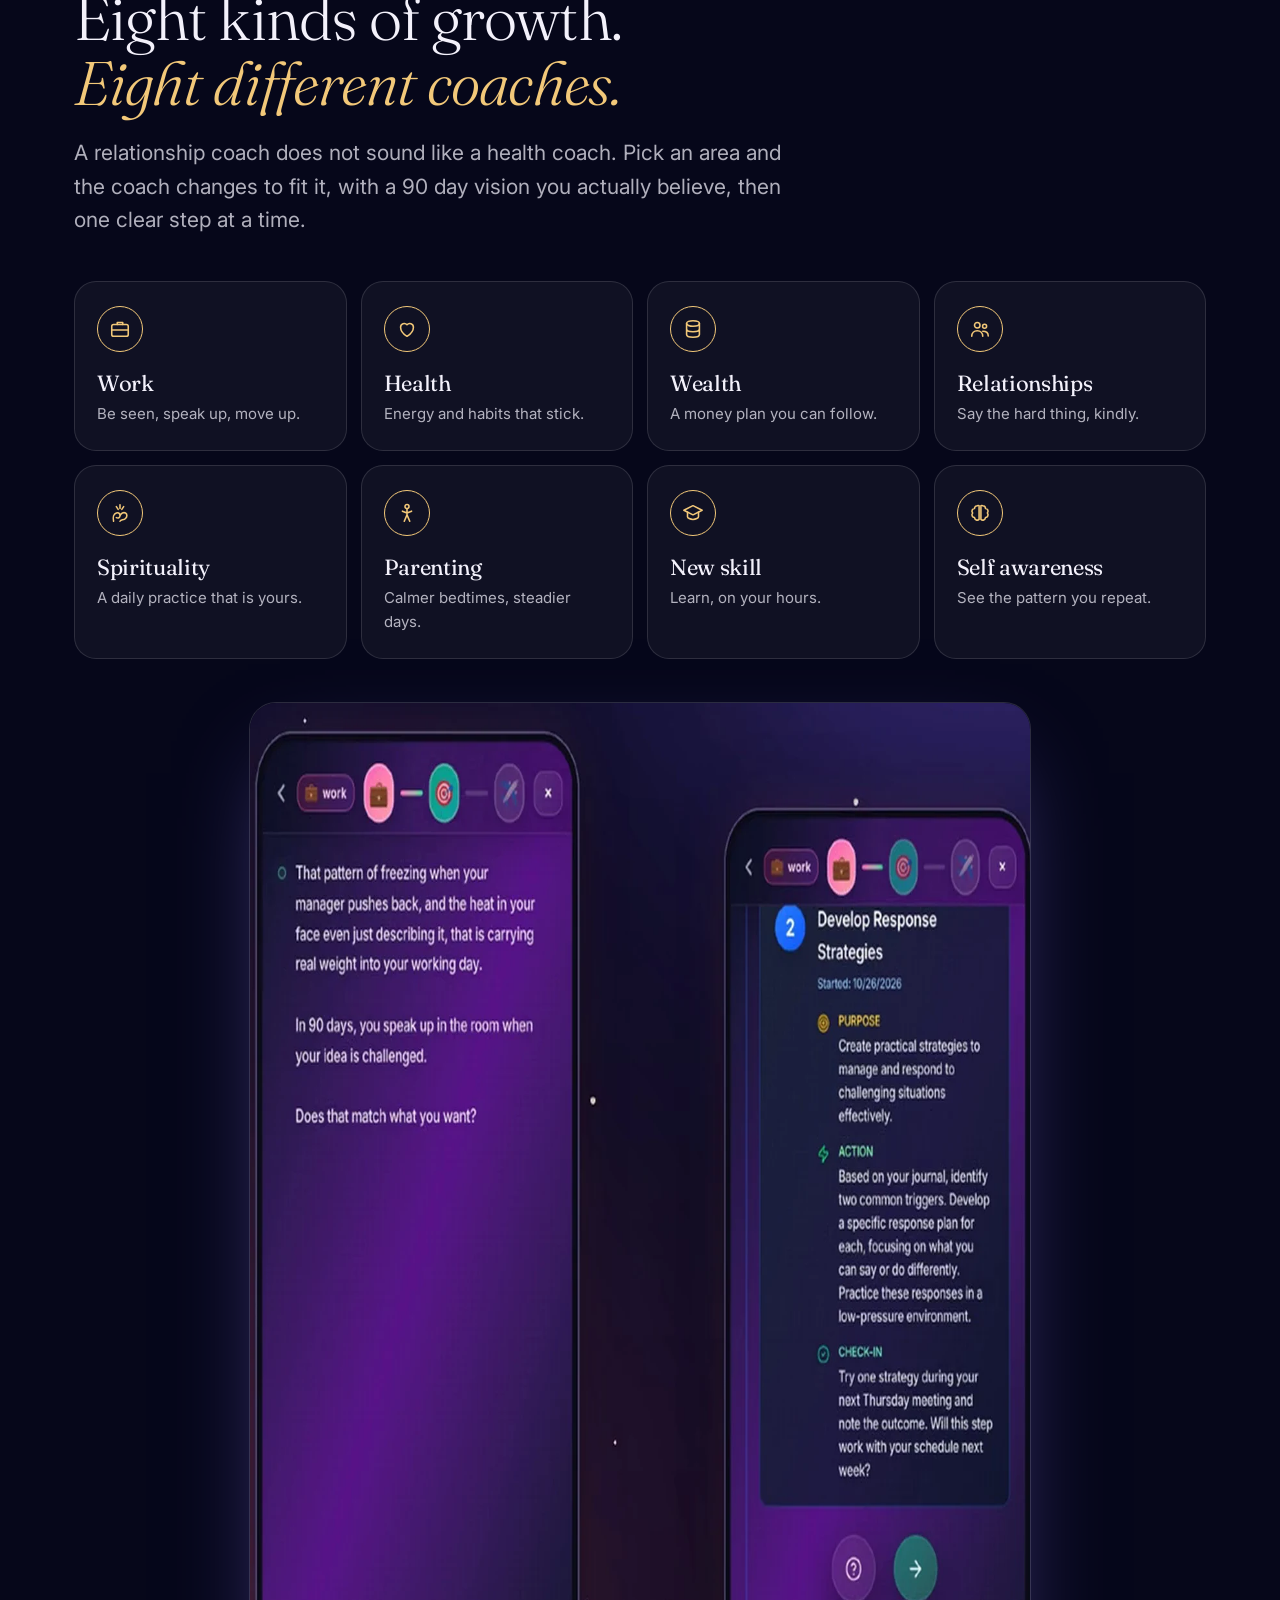
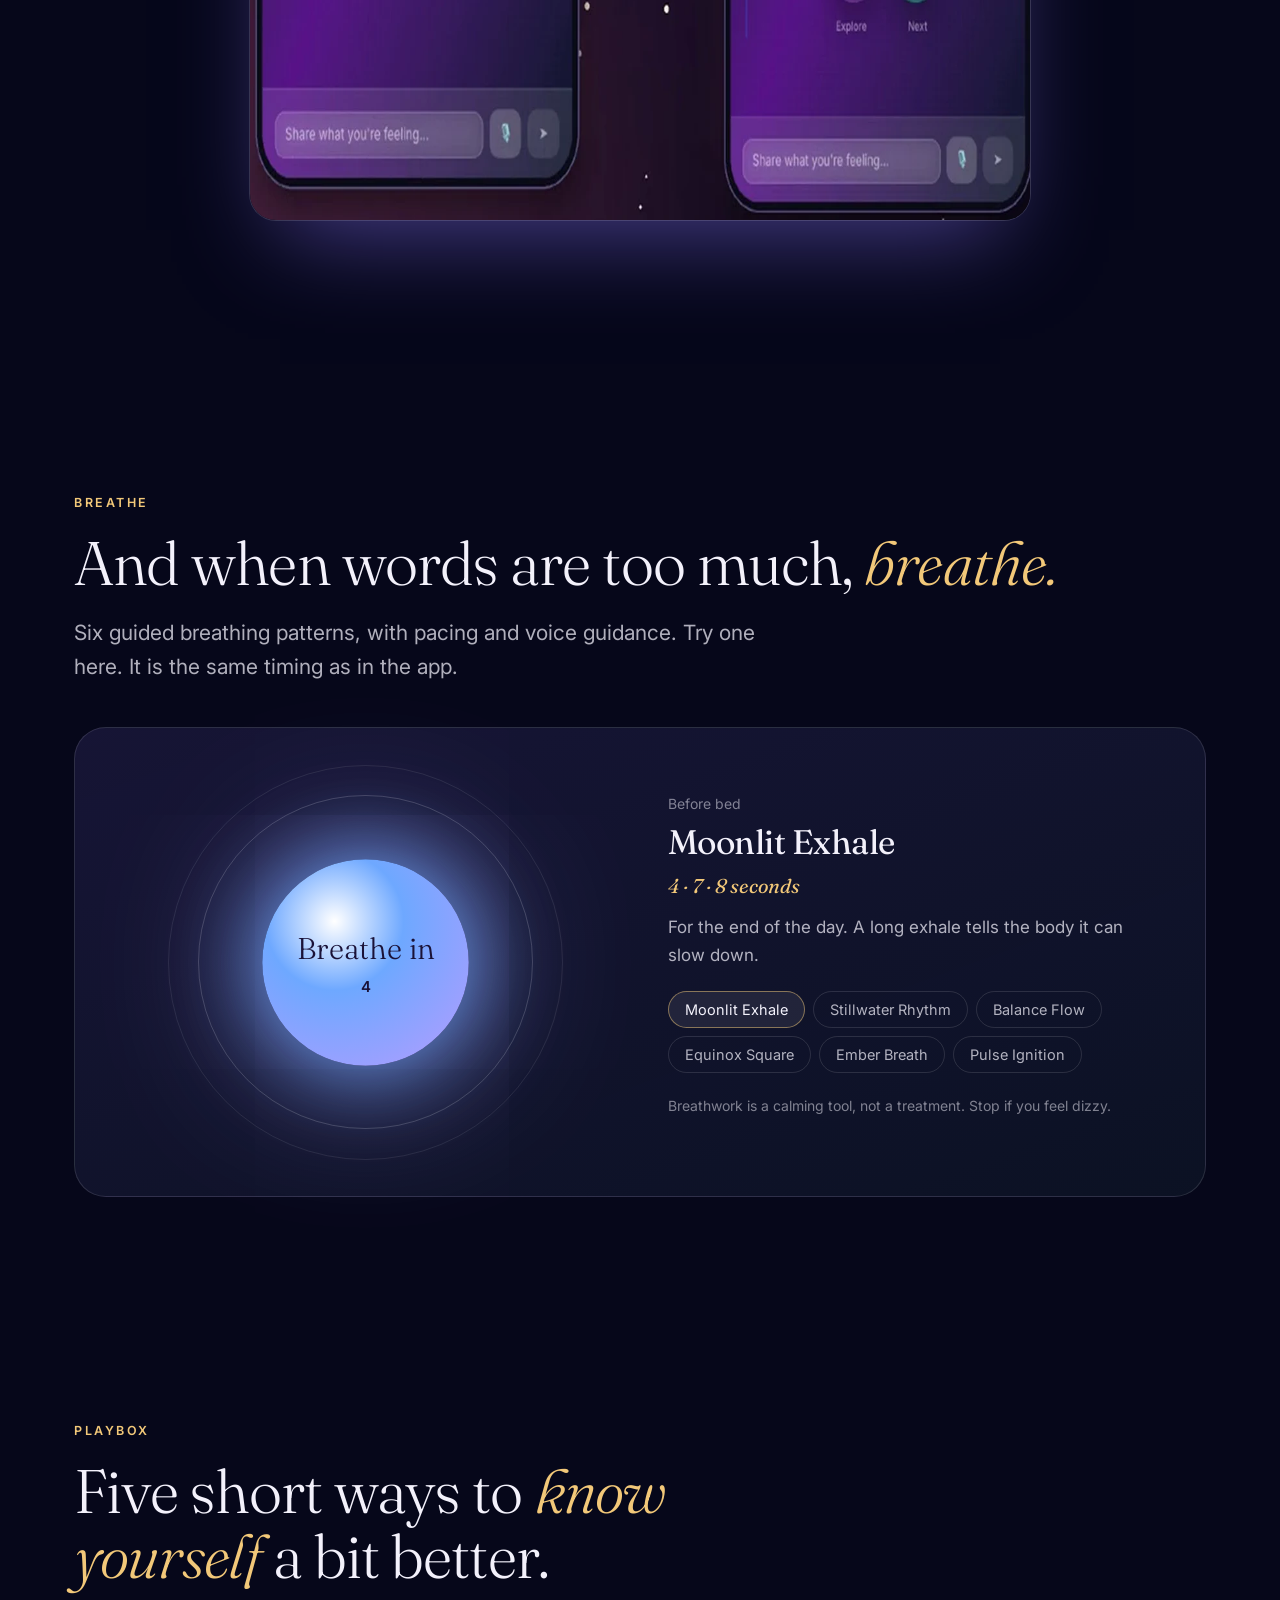
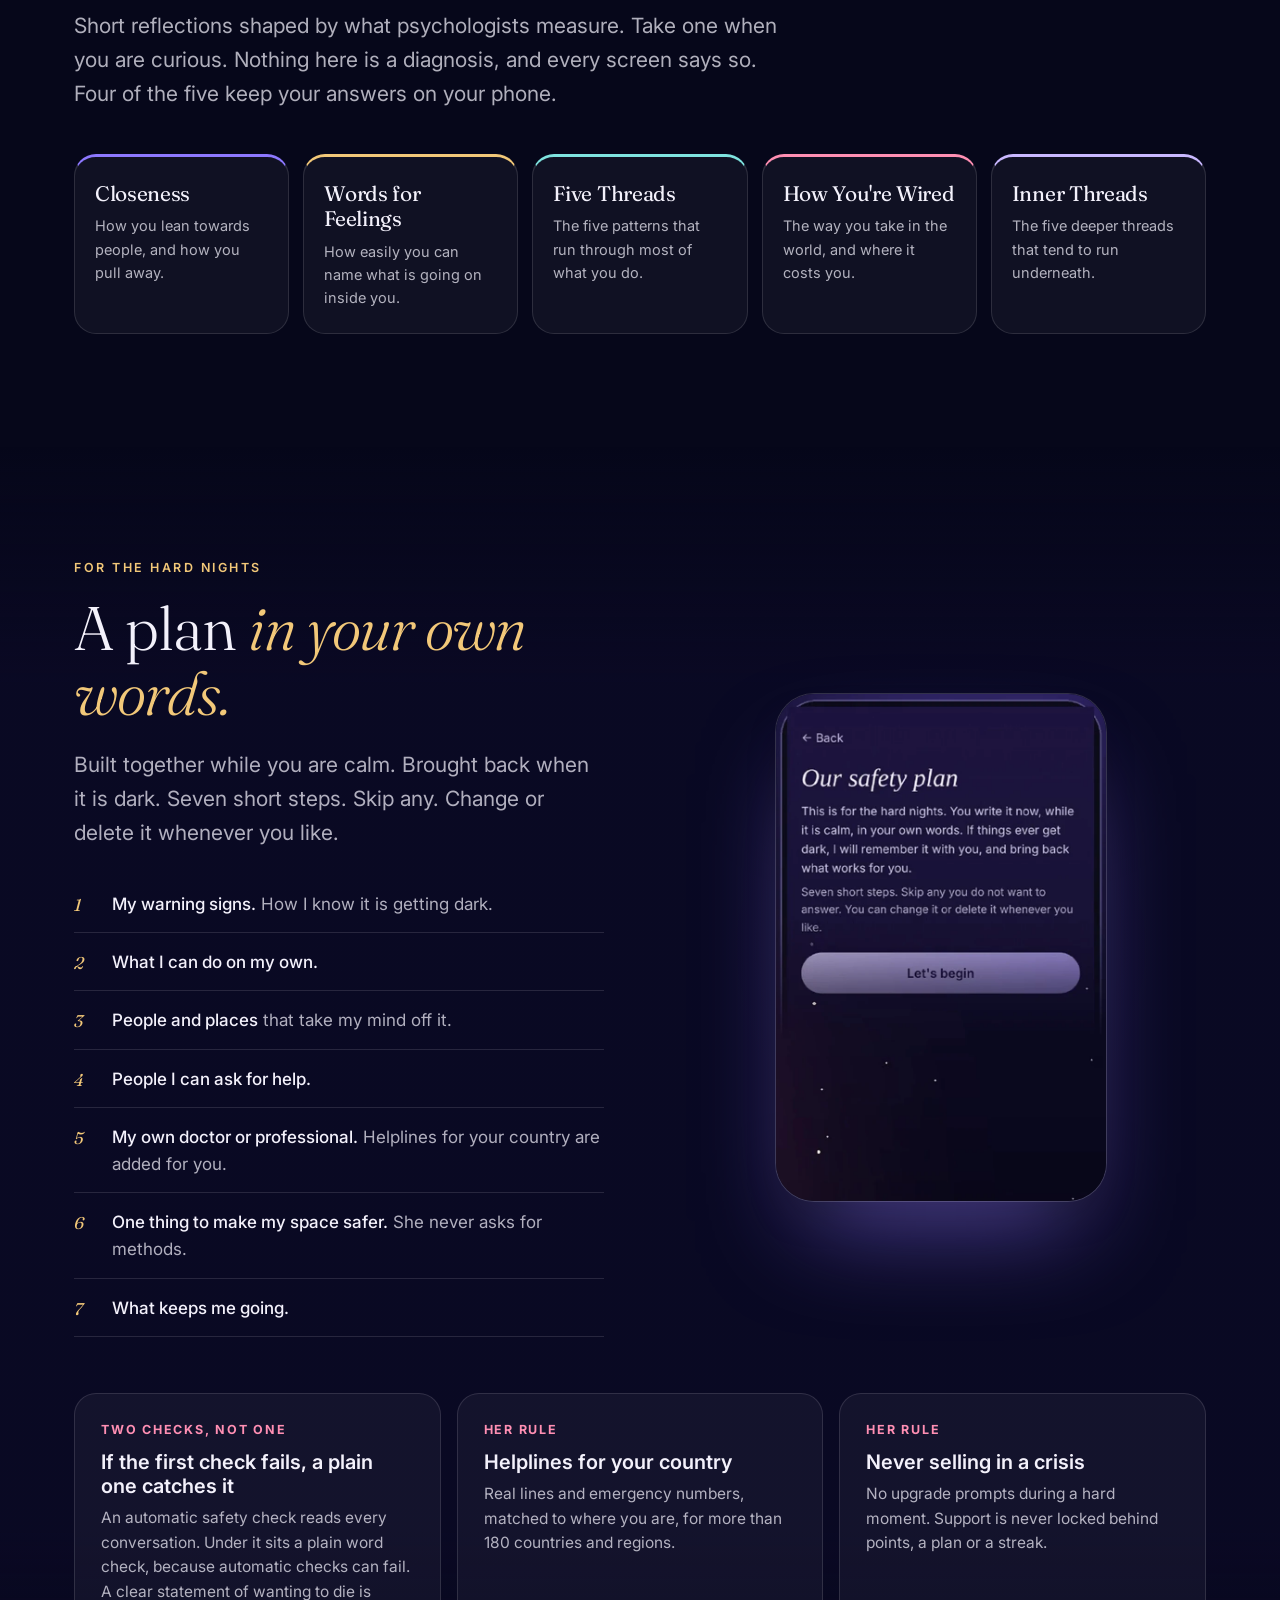
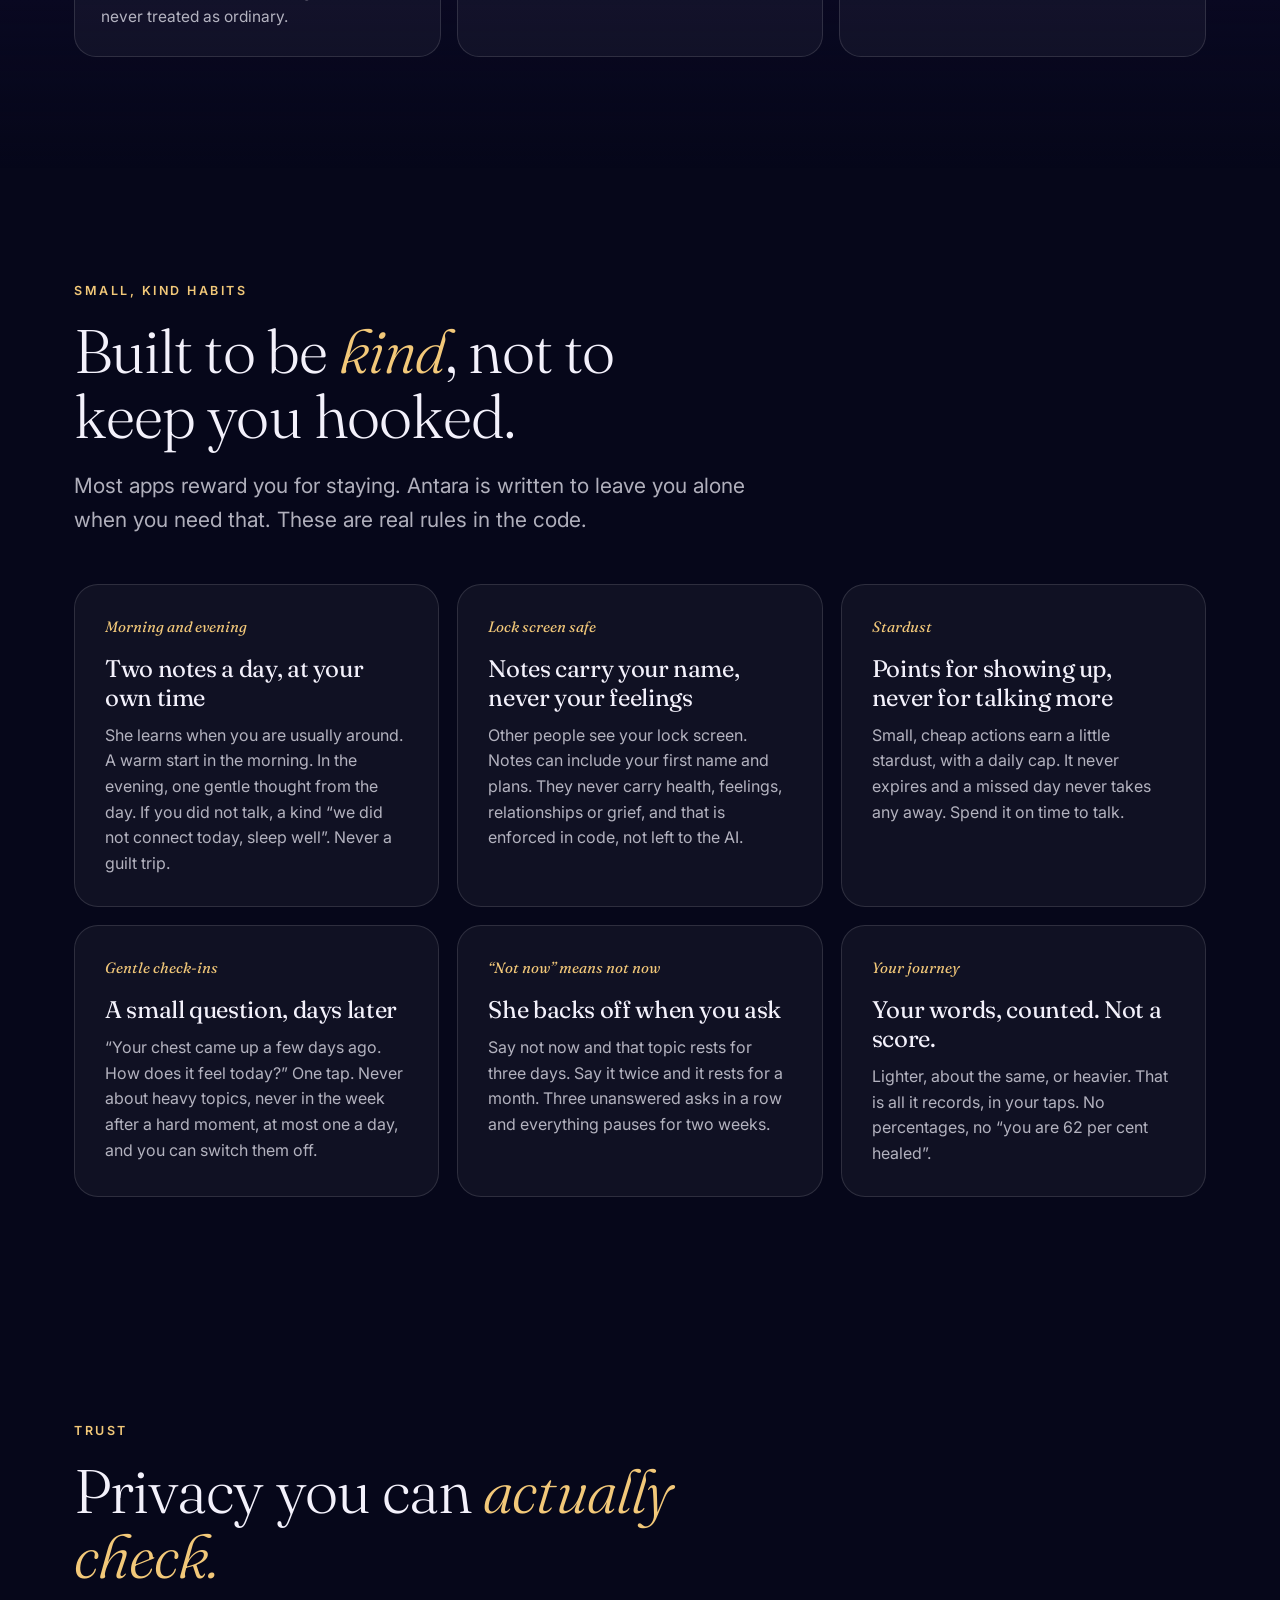
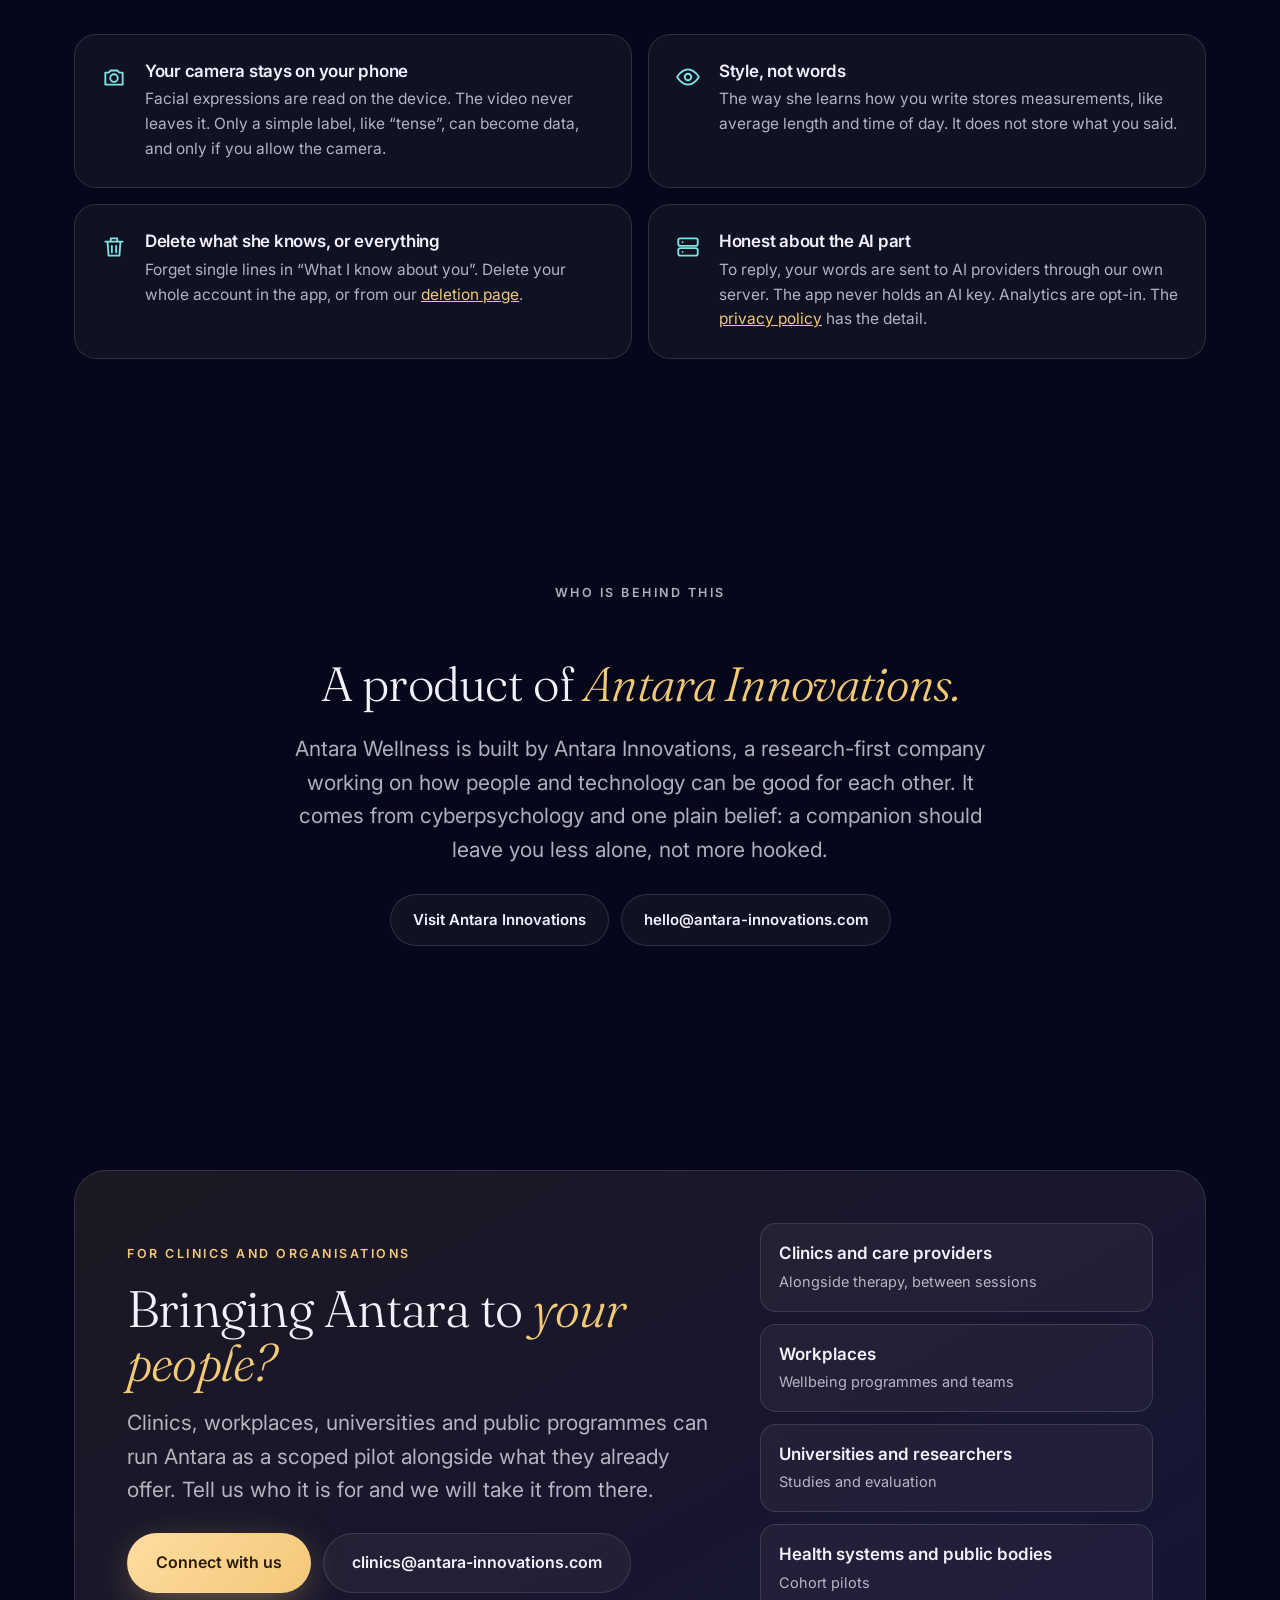
==== commit f1106e4b: "Update" ====
--- a/index.html
+++ b/index.html
@@ -53,7 +53,7 @@
       <a class="btn lg" data-store="android" href="https://play.google.com/store/apps/details?id=com.antara.health" target="_blank" rel="noopener"><svg viewBox="0 0 24 24" fill="currentColor"><path d="M4 2.700v18.600c0 .4.4.6.7.4l16-9.300c.3-.2.3-.6 0-.8L4.700 2.300c-.3-.2-.7 0-.7.400z"/></svg><span>Google Play</span></a>
     </div>
      <div class="row" style="margin-top:14px"><button class="btn" data-film type="button"><svg viewBox="0 0 24 24" fill="currentColor"><path d="M8 5v14l11-7z"/></svg><span>Watch the film &middot; 46s</span></button></div>
-     <p class="small fine">Seven days free. A product of Antara Innovations. She is not a clinician and not a crisis service.</p>
+     <p class="small fine">A product of Antara Innovations. Search &ldquo;Antara Wellness&rdquo; in your app store.</p>
    </div>
   </div>
   <div class="stage rv d2">
@@ -78,7 +78,6 @@
   <div class="stat rv d1"><b>8</b><span>coaches for growth</span></div>
   <div class="stat rv d2"><b>6</b><span>guided breathing patterns</span></div>
   <div class="stat rv d3"><b>180+</b><span>countries with helplines built in</span></div>
-  <div class="stat rv d3"><b>7</b><span>days free to try it</span></div>
 </div></div></div>
 
 <section id="doors"><div class="wrap">
@@ -371,7 +370,7 @@
 <section class="final"><div class="wrap">
   <img class="logo rv" src="assets/antra-icon-512.png" alt="Antara" width="92" height="92">
   <h2 class="rv d1">You don't have to carry it alone. <em>Meet Antara.</em></h2>
-  <p class="lead rv d2" style="margin:0 auto">Search &ldquo;Antara Wellness&rdquo; in your app store. Seven days free.</p>
+  <p class="lead rv d2" style="margin:0 auto">Search &ldquo;Antara Wellness&rdquo; in your app store.</p>
   <div class="rv d3"><div class="row" data-stores>
       <a class="btn lg gold" data-store="ios" href="https://apps.apple.com/us/app/antara-wellness/id6755032385" target="_blank" rel="noopener"><svg viewBox="0 0 24 24" fill="currentColor"><path d="M16.4 12.7c0-2.4 2-3.5 2.1-3.6-1.1-1.7-2.9-1.9-3.5-1.9-1.5-.2-2.9.9-3.7.9-.8 0-1.9-.9-3.2-.8-1.6 0-3.1 1-4 2.4-1.7 3-.4 7.400 1.200 9.800.8 1.200 1.800 2.500 3 2.500 1.200 0 1.700-.8 3.100-.8 1.500 0 1.900.8 3.200.8 1.300 0 2.100-1.200 2.900-2.400.9-1.300 1.300-2.600 1.300-2.700-.1 0-2.400-.9-2.400-3.600zM14 5.600c.7-.8 1.100-1.900 1-3-1 0-2.100.6-2.800 1.400-.6.700-1.200 1.800-1 2.900 1.100.1 2.100-.5 2.800-1.300z"/></svg><span>App Store</span></a>
       <a class="btn lg" data-store="android" href="https://play.google.com/store/apps/details?id=com.antara.health" target="_blank" rel="noopener"><svg viewBox="0 0 24 24" fill="currentColor"><path d="M4 2.700v18.600c0 .4.4.6.7.4l16-9.300c.3-.2.3-.6 0-.8L4.700 2.300c-.3-.2-.7 0-.7.400z"/></svg><span>Google Play</span></a>
--- a/assets/antara.css
+++ b/assets/antara.css
@@ -351,7 +351,7 @@
 }
 
 .stats{padding:0 0 10px}
-.statrow{display:grid;grid-template-columns:repeat(5,1fr);gap:10px;padding:56px 0 0}
+.statrow{display:grid;grid-template-columns:repeat(4,1fr);gap:10px;padding:56px 0 0}
 .stat{text-align:center;padding:10px}
 .stat b{display:block;font-family:var(--serif);font-weight:300;font-size:clamp(40px,5vw,64px);line-height:1;color:var(--gold);margin-bottom:10px}
 .stat span{font-size:14px;color:var(--muted);display:block;max-width:16ch;margin:0 auto}
@@ -384,3 +384,13 @@
 .cpy{position:absolute;top:18px;right:18px;border:1px solid var(--line);background:transparent;color:var(--faint);font-size:12px;padding:5px 11px;border-radius:99px;cursor:pointer;font-family:var(--sans)}
 .cpy:hover{color:var(--text)}
 @media (max-width:980px){.orgband,.routeBox{grid-template-columns:1fr;padding:26px}.dir{grid-template-columns:1fr}}
+
+/* ---------- back to Antara Innovations ribbon ---------- */
+#aiBack{position:fixed;left:16px;bottom:16px;z-index:55;display:inline-flex;gap:8px;align-items:center;padding:10px 16px;border-radius:999px;background:rgba(10,10,34,.96);backdrop-filter:blur(14px);-webkit-backdrop-filter:blur(14px);color:#fff;border:1px solid rgba(242,200,121,.55);font-size:13px;font-weight:500;line-height:1;font-family:inherit;letter-spacing:.02em;text-decoration:none;box-shadow:0 8px 24px rgba(0,0,0,.35);opacity:0;transform:translateY(12px);transition:opacity .5s,transform .5s,background .25s,color .25s}
+#aiBack.on{opacity:1;transform:none}
+#aiBack:hover,#aiBack:focus-visible{background:var(--gold,#f2c879);color:#0a0a22!important;border-color:var(--gold,#f2c879)}
+#aiBack span{display:inline-block;transition:transform .25s}
+#aiBack:hover span{transform:translateX(-3px)}
+@media (max-width:980px){#aiBack{bottom:84px;left:12px;font-size:12.5px;padding:9px 14px}}
+@media print{#aiBack{display:none}}
+@media (prefers-reduced-motion:reduce){#aiBack{transition:none}}
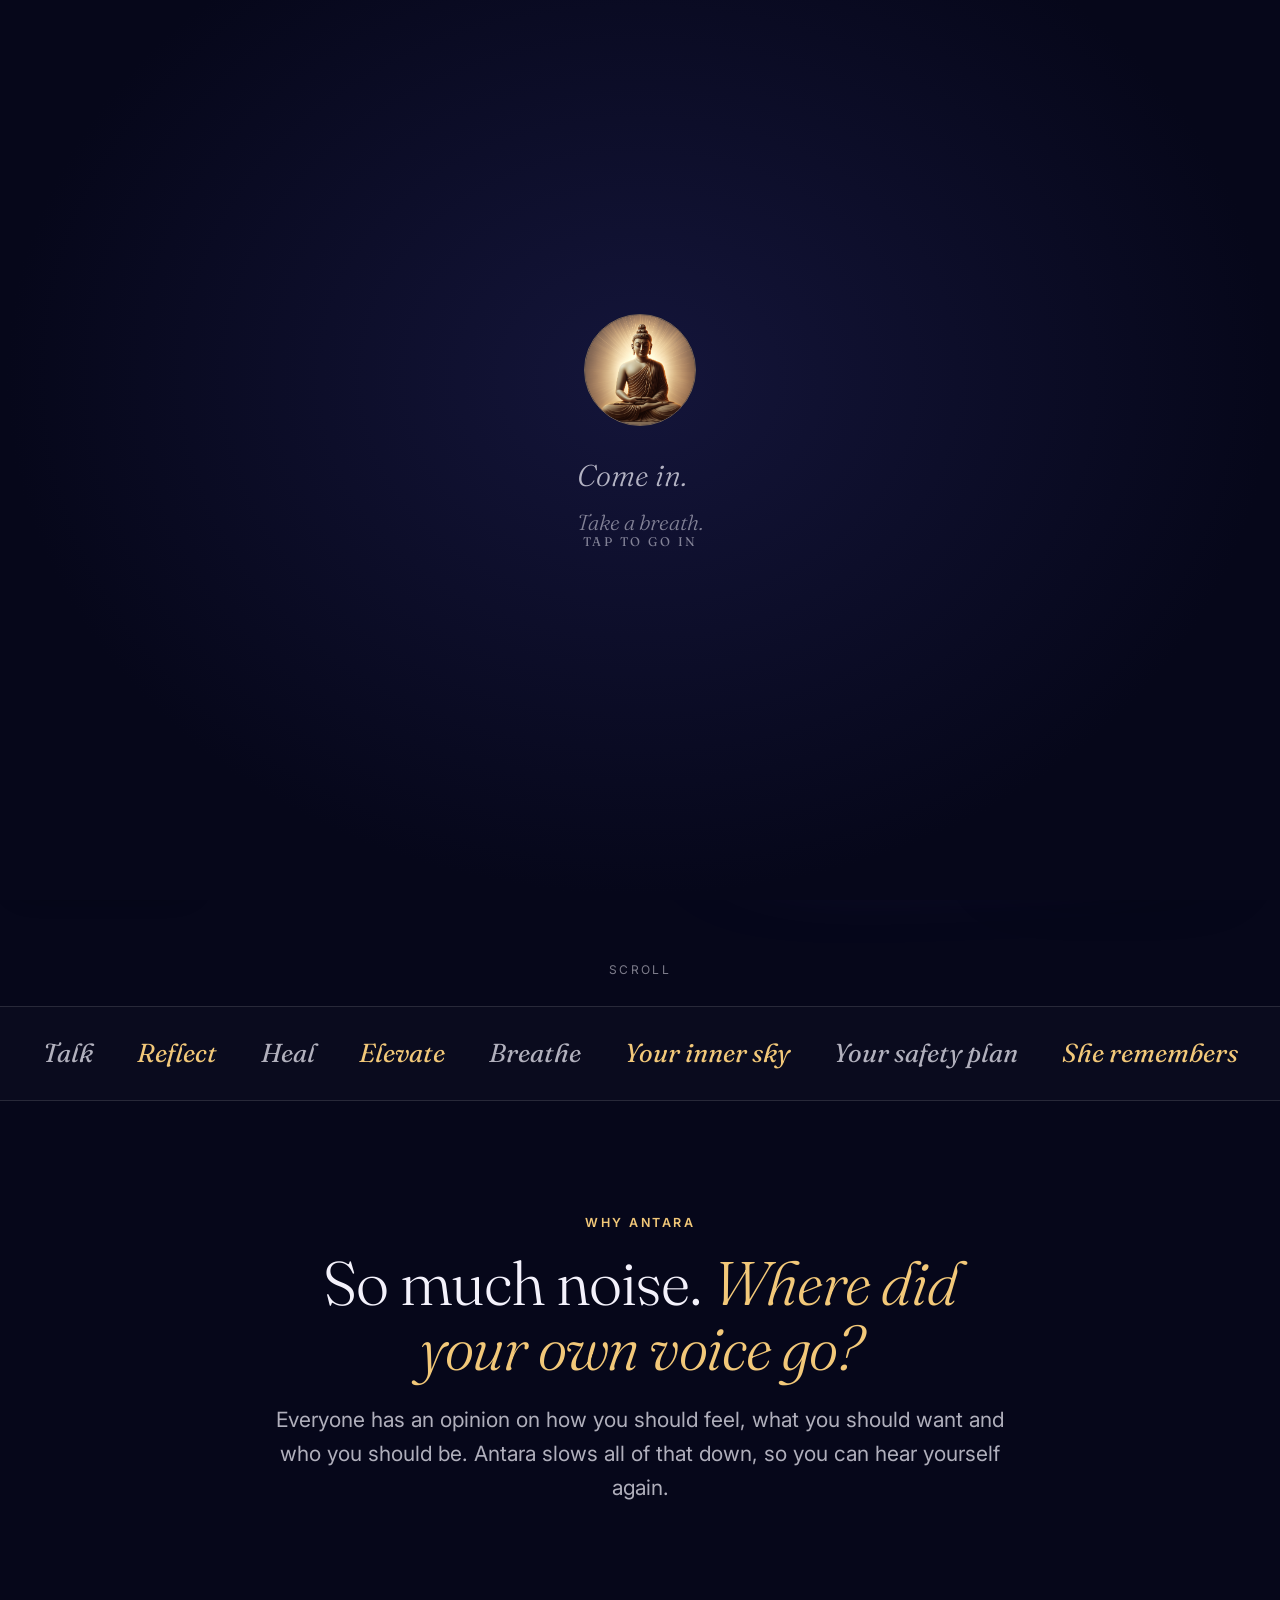
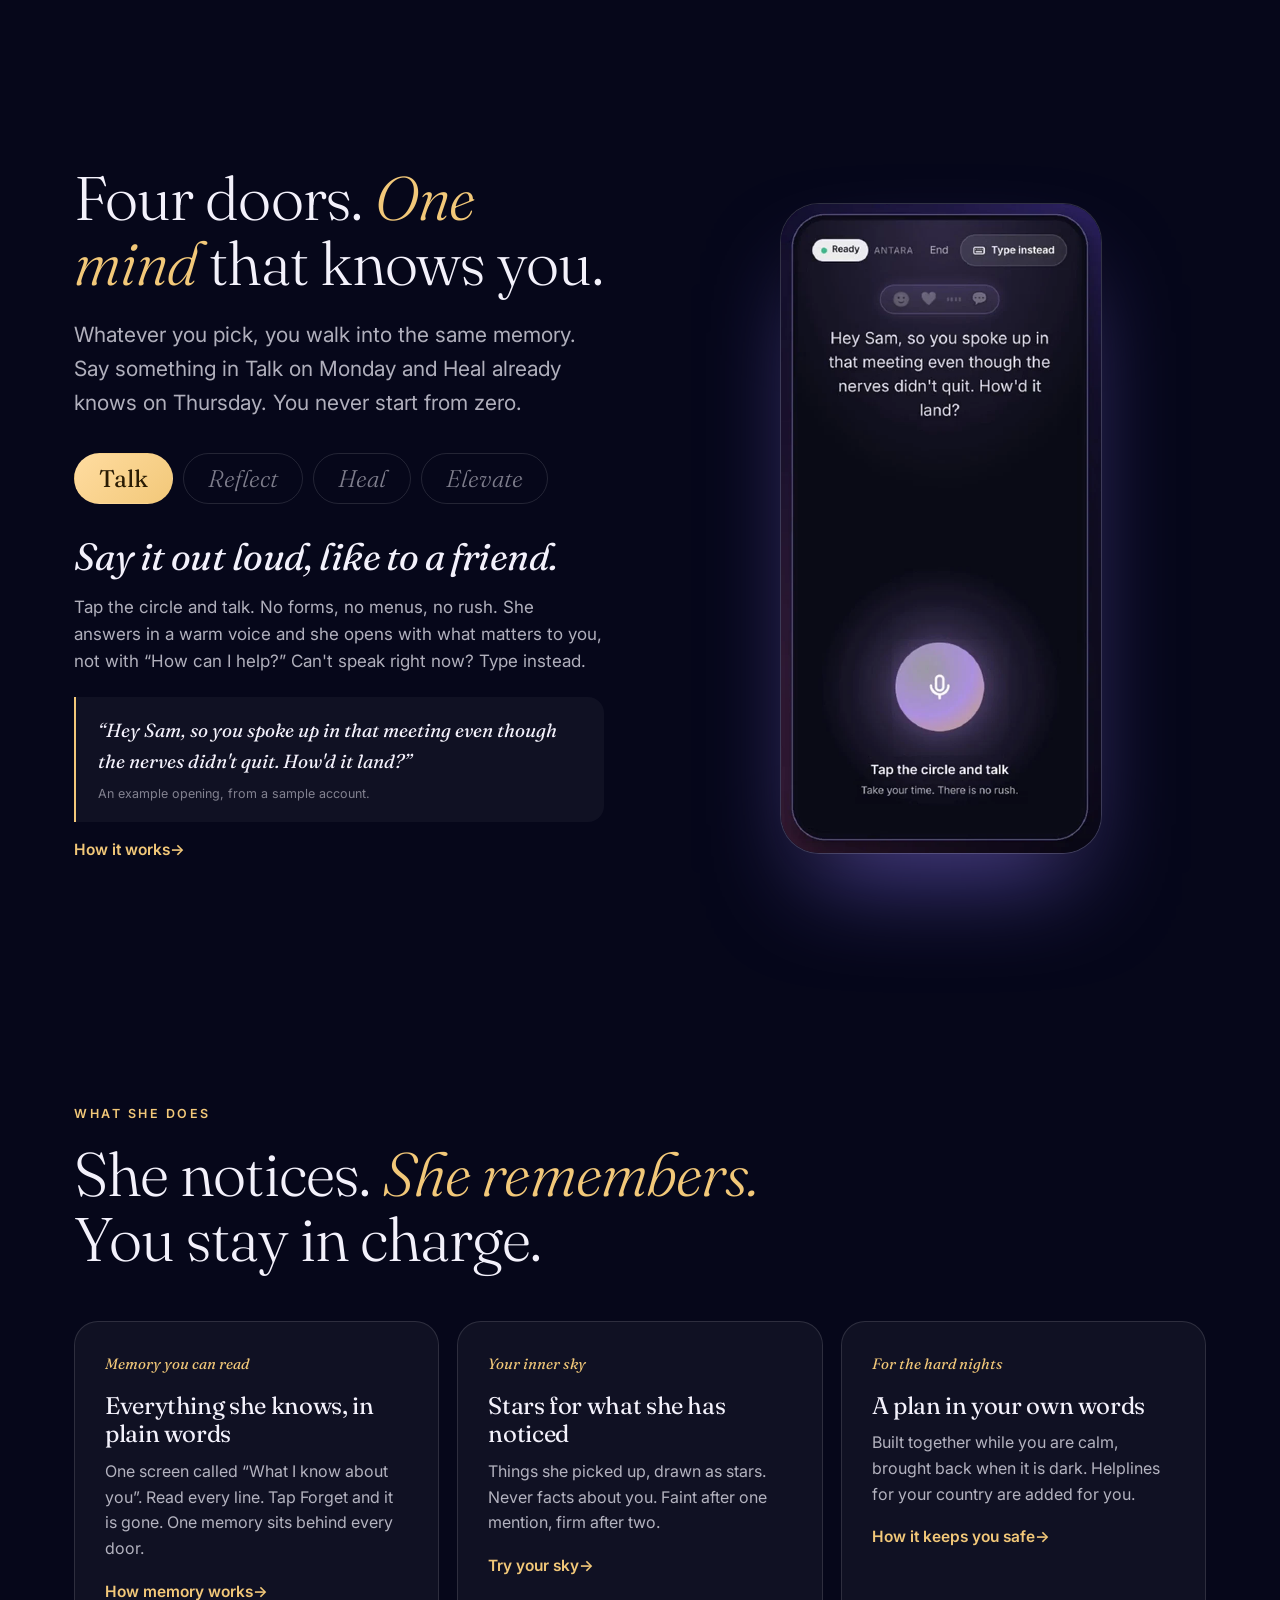
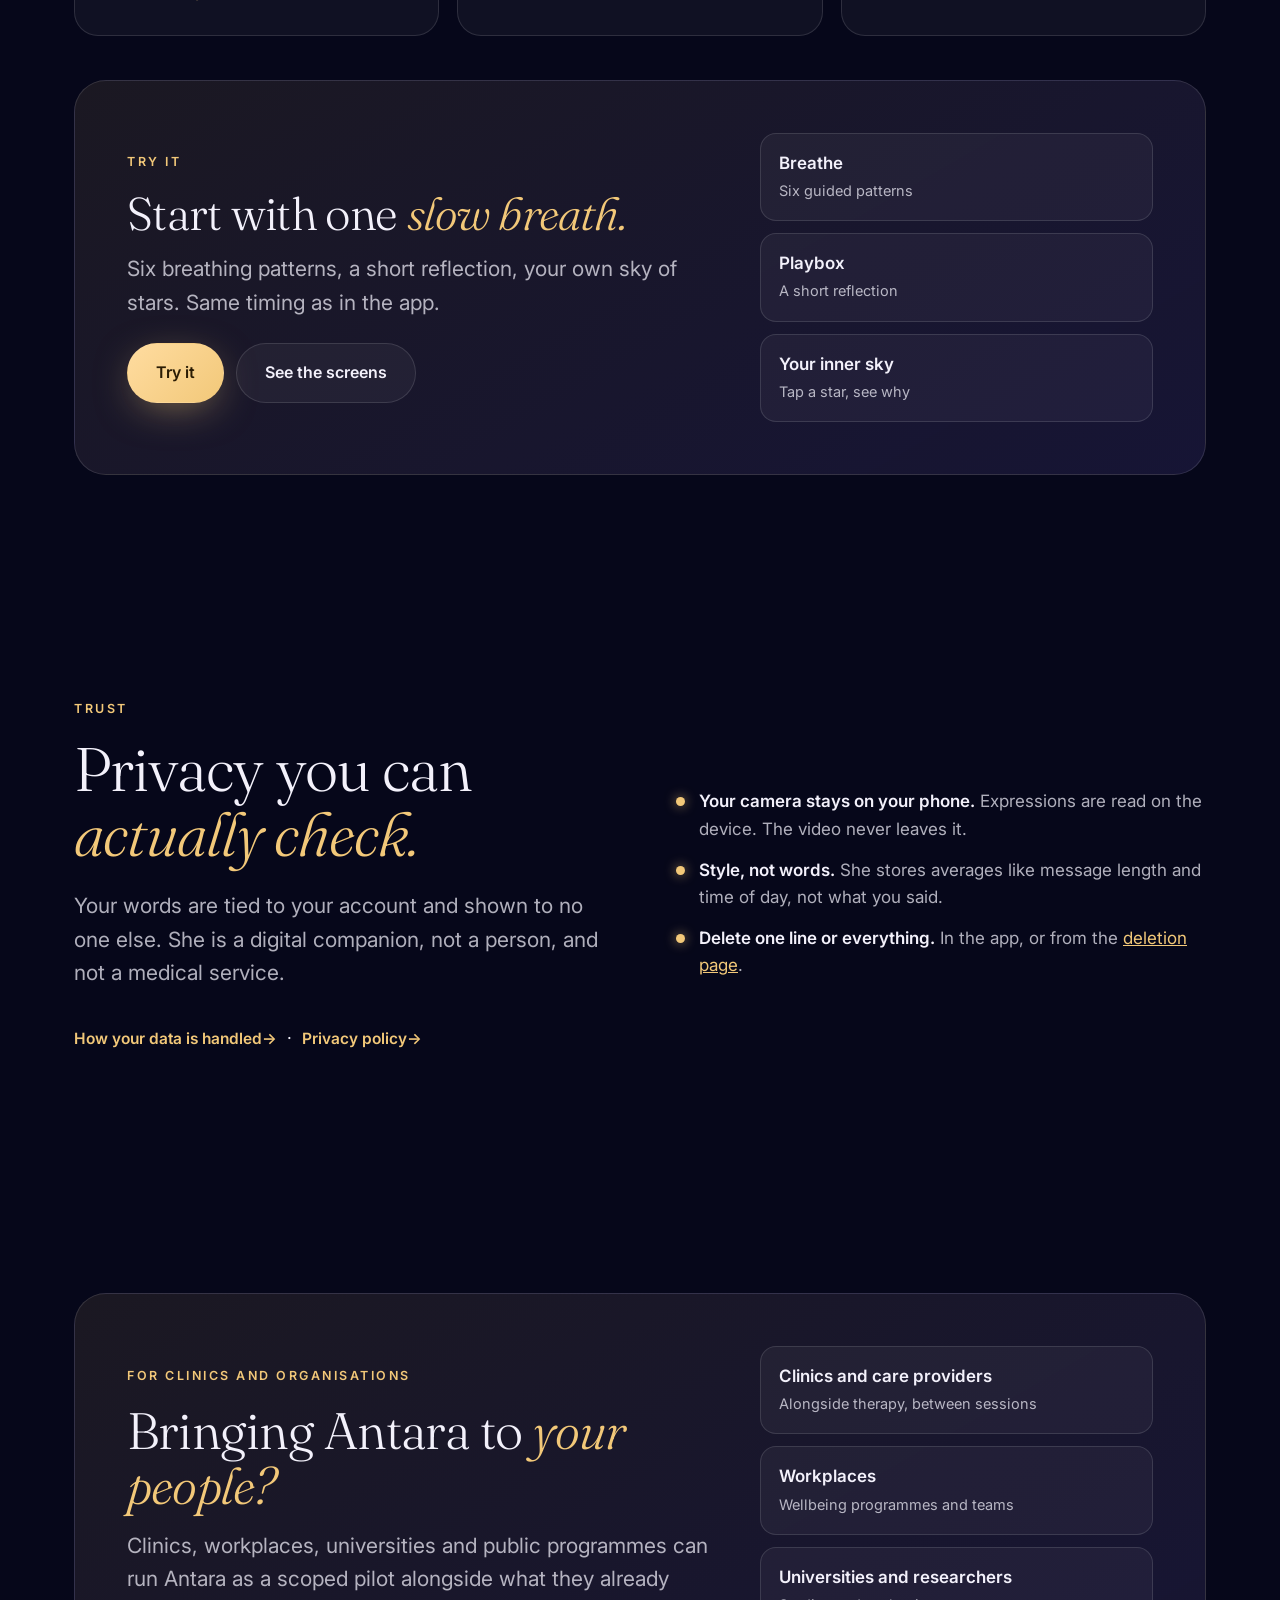
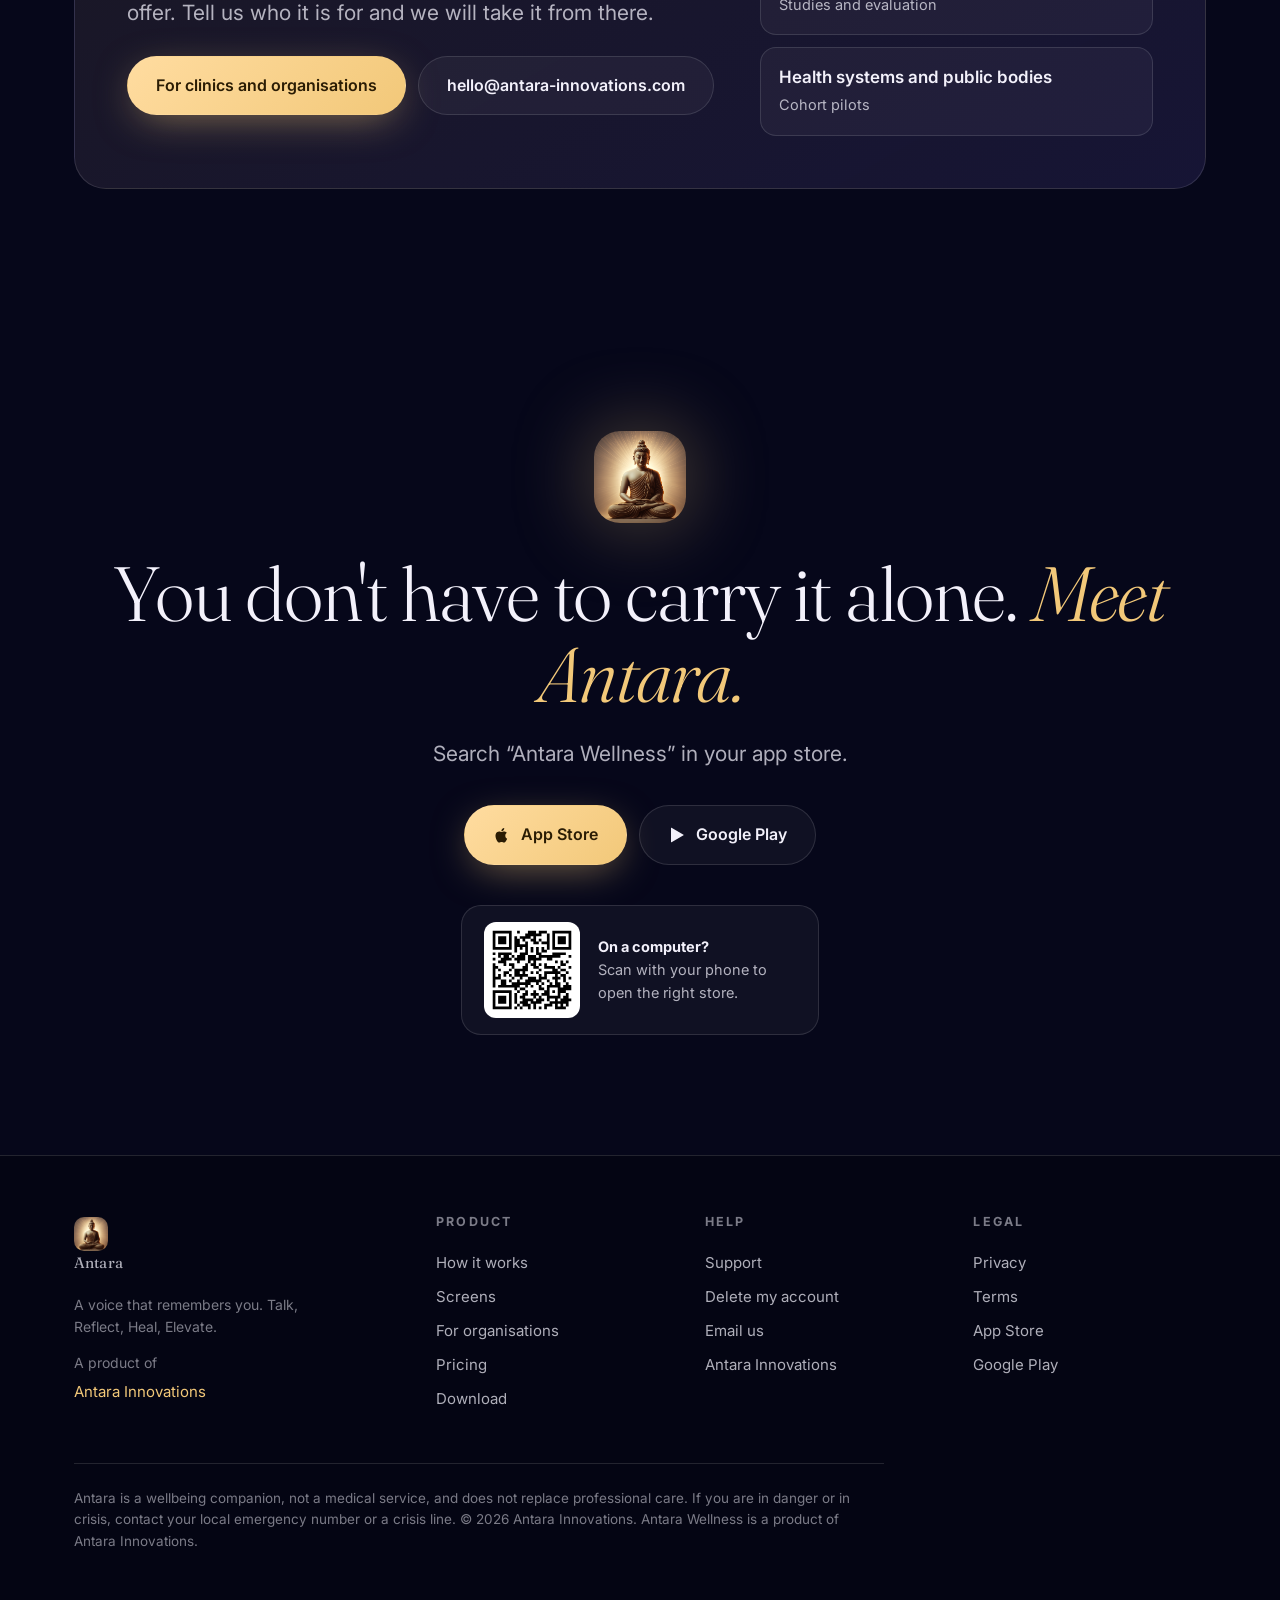
==== commit 241abb73: "New one" ====
--- a/index.html
+++ b/index.html
@@ -25,10 +25,11 @@
 <link rel="preconnect" href="https://fonts.gstatic.com" crossorigin>
 <link rel="stylesheet" href="assets/antara.css">
 <script type="application/ld+json">{"@context":"https://schema.org","@type":"MobileApplication","name":"Antara Wellness","operatingSystem":"iOS, Android","applicationCategory":"HealthApplication","description":"A wellbeing companion that remembers you. Talk, Reflect, Heal and Elevate in one app.","url":"https://www.antara.icu/","installUrl":"https://apps.apple.com/us/app/antara-wellness/id6755032385","publisher":{"@type":"Organization","name":"Antara Innovations","url":"https://www.antara-innovations.com/"},"author":{"@type":"Organization","name":"Antara Innovations","url":"https://www.antara-innovations.com/"}}</script>
-<script type="application/ld+json">{"@context": "https://schema.org", "@type": "FAQPage", "mainEntity": [{"@type": "Question", "name": "Is Antara therapy?", "acceptedAnswer": {"@type": "Answer", "text": "No. Antara is a wellbeing companion. It can help you slow down, name what you feel and build small habits, but it is not a medical service, it does not diagnose, and it does not replace a therapist or doctor."}}, {"@type": "Question", "name": "Is she a real person?", "acceptedAnswer": {"@type": "Answer", "text": "No. Antara is a digital companion. Her face and voice are generated, made to make talking feel easier."}}, {"@type": "Question", "name": "What does it cost?", "acceptedAnswer": {"@type": "Answer", "text": "Seven days free, then an Antara+ subscription, monthly or yearly, billed through the App Store or Google Play. You see the exact price in the store before you commit."}}, {"@type": "Question", "name": "Who can see what I tell her?", "acceptedAnswer": {"@type": "Answer", "text": "Your conversations are tied to your account and are not shown to anyone else. You can read everything she remembers and delete any of it."}}]}</script>
-<script type="application/ld+json">{"@context": "https://schema.org", "@type": "Organization", "name": "Antara Innovations", "url": "https://www.antara-innovations.com/", "brand": {"@type": "Brand", "name": "Antara Wellness", "url": "https://www.antara.icu/"}, "contactPoint": [{"@type": "ContactPoint", "contactType": "customer support", "email": "support@antara-innovations.com"}, {"@type": "ContactPoint", "contactType": "partnerships", "email": "partnerships@antara-innovations.com"}]}</script>
+<script type="application/ld+json">{"@context": "https://schema.org", "@type": "Organization", "name": "Antara Innovations", "url": "https://www.antara-innovations.com/", "brand": {"@type": "Brand", "name": "Antara Wellness", "url": "https://www.antara.icu/"}, "contactPoint": [{"@type": "ContactPoint", "contactType": "customer support", "email": "hello@antara-innovations.com"}]}</script>
+<script>try{if(!sessionStorage.getItem("antaraWelcome")&&!matchMedia("(prefers-reduced-motion: reduce)").matches)document.documentElement.classList.add("wl")}catch(e){}</script>
 </head>
 <body>
+<div class="welcome" aria-hidden="true"><div class="motif"></div><div class="rings"><i></i><i></i><i></i></div><img src="assets/antra-icon-512.png" alt="" width="112" height="112"><p>Come in.<span>Take a breath.</span></p><small>Tap to go in</small></div>
 <canvas id="sky" aria-hidden="true"></canvas><div class="aurora" aria-hidden="true"></div>
 <header class="nav"><div class="in">
   <a class="brand" href="./"><img src="assets/antra-icon-512.png" alt="" width="34" height="34"><span>Antara</span></a>
@@ -73,12 +74,12 @@
   <span>Talk</span><span>Reflect</span><span>Heal</span><span>Elevate</span><span>Breathe</span><span>Your inner sky</span><span>Your safety plan</span><span>She remembers</span>
 </div></div>
 
-<div class="stats"><div class="wrap"><div class="statrow">
-  <div class="stat rv"><b>4</b><span>doors, one memory</span></div>
-  <div class="stat rv d1"><b>8</b><span>coaches for growth</span></div>
-  <div class="stat rv d2"><b>6</b><span>guided breathing patterns</span></div>
-  <div class="stat rv d3"><b>180+</b><span>countries with helplines built in</span></div>
-</div></div></div>
+
+<section id="why"><div class="wrap" style="text-align:center">
+ <p class="eyebrow rv">Why Antara</p>
+ <h2 class="rv d1" style="max-width:20ch;margin:0 auto">So much noise. <em>Where did your own voice go?</em></h2>
+ <p class="lead rv d2" style="max-width:56ch;margin:22px auto 0">Everyone has an opinion on how you should feel, what you should want and who you should be. Antara slows all of that down, so you can hear yourself again.</p>
+</div></section>
 
 <section id="doors"><div class="wrap">
  <div class="split">
@@ -99,7 +100,7 @@
    </div>
    <div class="doorPanel" data-panel="reflect" role="tabpanel">
      <h3>Slow the spiral. Listen inward.</h3>
-     <p class="muted">Reflect is for the loop that will not switch off. She listens, then asks the one question that opens it up. It is closer to a good conversation with someone who pays attention than to a chatbot reply.</p>
+     <p class="muted">Reflect is for the loop that will not switch off. She listens, then asks the one question that opens it up. It is closer to a good conversation with someone who pays attention.</p>
      <div class="quote">&ldquo;Your body staying on guard all the time sounds exhausting. As we begin today, I'm curious. What does your body feel like right now?&rdquo;<small>An example opening, from a sample account.</small></div>
    </div>
    <div class="doorPanel" data-panel="heal" role="tabpanel">
@@ -110,6 +111,7 @@
      <h3>Turn what you want into a plan.</h3>
      <p class="muted">Pick an area of life, and a coach who remembers your Thursday meeting builds a 90 day vision you can actually believe in. Then one clear step at a time.</p>
    </div>
+  <p class="rv d3"><a class="more" href="product/">How it works</a></p>
   </div>
   <div class="doorShots rv d2">
     <div class="phone on" data-shot="talk"><img src="assets/img/talk.webp" width="623" height="1260" alt="Talk screen: tap the circle and talk" loading="lazy"></div>
@@ -120,220 +122,38 @@
  </div>
 </div></section>
 
-<section id="face"><div class="wrap">
- <div class="split flip">
-  <div class="copy">
-   <p class="eyebrow rv">The live face</p>
-   <h2 class="rv d1">Then she looks at you. <em>And talks.</em></h2>
-   <p class="lead rv d2">A live face on the call. She speaks, you answer, she listens. Face to face, at 2am, with no appointment.</p>
-   <div class="stateList rv d2">
-     <div><b>Listening</b><span>She waits. No rush.</span></div>
-     <div><b>Thinking</b><span>She takes a breath.</span></div>
-     <div><b>Speaking</b><span>Warm voice, live face.</span></div>
-   </div>
-   <p class="notice rv d3">She is a digital companion. Her face and voice are generated, to make talking easier and not to make you think she is a person. Real recording from the app.</p>
-  </div>
-  <div class="faceBig rv d2">
-   <div class="faceFrame">
-    <video src="assets/vid/face.mp4" poster="assets/img/face-poster.webp" muted loop playsinline preload="none" data-lazyplay aria-label="Antara speaking, live face"></video></div>
-  </div>
- </div>
-</div></section>
-
-<section id="noticing"><div class="wrap">
- <div class="split">
-  <div class="phoneWrap rv"><div class="phone"><img src="assets/img/chat.webp" width="720" height="1500" alt="Chat where Antara notices the gap between 'it went fine' and 'I cannot stop replaying it'" loading="lazy"></div></div>
-  <div class="copy">
-   <p class="eyebrow rv">What makes her different</p>
-   <h2 class="rv d1">You said, &ldquo;it went fine.&rdquo; <em>She heard, &ldquo;I can't stop replaying it.&rdquo;</em></h2>
-   <p class="lead rv d2">Most chatbots answer the sentence. Antara answers the person. She asks questions that notice the gap between what you say and what you feel.</p>
-   <ul class="ticks rv d3">
-     <li><span><b>She reads how you write, not only what.</b> Message length, how formal you are, which languages you mix (Hinglish too), the hour you usually turn up. Stored as small averages, never your words.</span></li>
-     <li><span><b>She holds patterns loosely.</b> One mention is a hunch. She waits for it to come back before she says anything, and she always says it as something she noticed, not a fact about you.</span></li>
-     <li><span><b>Her tone follows yours.</b> Casual with casual, careful with careful. She is built to sound like she belongs in your world.</span></li>
-   </ul>
-  </div>
- </div>
-</div></section>
-
-<section id="memory"><div class="wrap">
- <div class="split flip">
-  <div class="copy">
-   <p class="eyebrow rv">Memory you can read</p>
-   <h2 class="rv d1">She remembers your dad, your manager, <em>the meeting you dreaded.</em></h2>
-   <p class="lead rv d2">Everything she knows is written in plain words, in one screen called &ldquo;What I know about you&rdquo;. Tap Forget and it is gone.</p>
-   <ul class="ticks rv d3">
-     <li><span><b>Readable.</b> No hidden profile. If she knows it, you can read it.</span></li>
-     <li><span><b>Deletable, line by line.</b> You decide what stays.</span></li>
-     <li><span><b>One memory behind every door.</b> Talk, Reflect, Heal and Elevate all draw on the same one.</span></li>
-   </ul>
-  </div>
-  <div class="phoneWrap rv d2"><div class="phone"><img src="assets/img/memory.webp" width="623" height="1260" alt="The 'What I know about you' screen with a Forget button on every line" loading="lazy"></div></div>
- </div>
-</div></section>
-
-<section id="body"><div class="wrap">
- <div class="split">
-  <div class="phoneWrap rv"><div class="phone"><img src="assets/img/body.webp" width="623" height="1260" alt="Embodied Healing body map" loading="lazy"></div></div>
-  <div class="copy">
-   <p class="eyebrow rv">Heal</p>
-   <h2 class="rv d1">Your body has been trying <em>to tell you something.</em></h2>
-   <p class="lead rv d2">Tap where it hurts. Antara listens to what that spot has been holding.</p>
-   <p class="muted rv d3">Stress often arrives as a tight chest, a clenched jaw, a stomach that will not settle. The body map lets you start there, with no need to find the right words first. She then helps you map when it flares, try a short practice, and rebuild a sense of safety at your pace. It is not a diagnosis, and it never claims to be.</p>
-  </div>
- </div>
-</div></section>
-
-<section id="innersky"><div class="wrap">
- <p class="eyebrow rv">Your inner sky</p>
- <h2 class="rv d1" style="max-width:16ch">See what I have <em>noticed.</em></h2>
- <p class="lead rv d2" style="margin-top:20px">Your inner sky draws what she has picked up, as stars. Things she noticed, never facts about you.</p>
- <div class="skyBox rv d2" data-skydemo>
-  <div class="skyHead">
-   <span class="small">Example sky. Try the rule that keeps it honest:</span>
-   <div class="seg" role="group" aria-label="How many talks">
-     <button type="button" data-talks="1" aria-pressed="false">After one talk</button>
-     <button type="button" data-talks="2" aria-pressed="true">After two talks</button>
-     <button type="button" data-talks="3" aria-pressed="false">After three</button>
-   </div>
-  </div>
-  <div class="skyGrid">
-   <div class="skyCol"><h4>Your body</h4><div class="starList" data-col="body"></div></div>
-   <div class="skyCol"><h4>Your life</h4><div class="starList" data-col="life"></div></div>
-   <div class="skyCol"><h4>Patterns</h4><div class="starList" data-col="patterns"></div></div>
-  </div>
-  <div class="skyNote" data-skynote aria-live="polite"></div>
- </div>
- <ul class="ticks rv" style="max-width:760px">
-   <li><span><b>Faint and dotted after one mention. Firm after two.</b> She does not build a story off a single sentence.</span></li>
-   <li><span><b>Heavy topics wait.</b> Grief and the like only appear after two separate talks.</span></li>
-   <li><span><b>No fake milestones.</b> An empty sky shows soft ghost stars that say what would light them, never a blank screen.</span></li>
-   <li><span><b>You answer, not her.</b> A small question comes days later: is it lighter, the same, or heavier? Only your tap counts. Silence is never marked as resolved.</span></li>
- </ul>
-</div></section>
-
-<section id="listens"><div class="wrap">
- <div class="split flip">
-  <div class="copy">
-   <p class="eyebrow rv">Beyond words</p>
-   <h2 class="rv d1">She listens <em>beyond your words.</em></h2>
-   <p class="lead rv d2">Voice, face and heart rate, only if you allow it. Switch any of it off whenever you like.</p>
-   <div class="toggleRows rv d3">
-     <div class="trow"><div class="ic"><svg viewBox="0 0 24 24" fill="none" stroke="currentColor" stroke-width="1.7" stroke-linecap="round" stroke-linejoin="round"><path d="M12 20s-7-4.4-7-10a4 4 0 0 1 7-2.600A4 4 0 0 1 19 10c0 5.600-7 10-7 10z"/></svg></div><div><b>Heart rate</b><span>For a sense of how you are really doing.</span></div><button class="sw" role="switch" aria-checked="true" aria-label="Heart rate"></button></div>
-     <div class="trow"><div class="ic"><svg viewBox="0 0 24 24" fill="none" stroke="currentColor" stroke-width="1.7" stroke-linecap="round" stroke-linejoin="round"><path d="M4 8h3l2-2h6l2 2h3v11H4z"/><circle cx="12" cy="13" r="3.500"/></svg></div><div><b>Camera</b><span>To notice what is in your expression. Read on your phone. The video never leaves it.</span></div><button class="sw" role="switch" aria-checked="true" aria-label="Camera"></button></div>
-     <div class="trow"><div class="ic"><svg viewBox="0 0 24 24" fill="none" stroke="currentColor" stroke-width="1.7" stroke-linecap="round" stroke-linejoin="round"><rect x="9" y="3" width="6" height="12" rx="3"/><path d="M5 11a7 7 0 0 0 14 0M12 18v3"/></svg></div><div><b>Voice</b><span>So you can just talk, not type.</span></div><button class="sw" role="switch" aria-checked="true" aria-label="Voice"></button></div>
-   </div>
-   <p class="small" style="margin-top:18px">Signals are one light input. She holds them as a hunch and checks with you, she never announces what your face &ldquo;means&rdquo;. The conversation is the product.</p>
-  </div>
-  <div class="phoneWrap rv d2"><div class="phone"><img src="assets/img/tune.webp" width="720" height="1500" alt="Let's tune in properly: choose heart rate, camera and voice, all optional" loading="lazy"></div></div>
- </div>
-</div></section>
-
-<section id="elevate"><div class="wrap">
- <p class="eyebrow rv">Elevate</p>
- <h2 class="rv d1" style="max-width:18ch">Eight kinds of growth. <em>Eight different coaches.</em></h2>
- <p class="lead rv d2" style="margin-top:20px">A relationship coach does not sound like a health coach. Pick an area and the coach changes to fit it, with a 90 day vision you actually believe, then one clear step at a time.</p>
- <div class="coaches">
-  <div class="coach rv"><div class="ci"><svg viewBox="0 0 24 24" fill="none" stroke="currentColor" stroke-width="1.7" stroke-linecap="round" stroke-linejoin="round"><rect x="3" y="7" width="18" height="13" rx="2"/><path d="M9 7V5h6v2M3 13h18"/></svg></div><h3>Work</h3><p>Be seen, speak up, move up.</p></div>
-  <div class="coach rv d1"><div class="ci"><svg viewBox="0 0 24 24" fill="none" stroke="currentColor" stroke-width="1.7" stroke-linecap="round" stroke-linejoin="round"><path d="M12 20s-7-4.4-7-10a4 4 0 0 1 7-2.600A4 4 0 0 1 19 10c0 5.600-7 10-7 10z"/></svg></div><h3>Health</h3><p>Energy and habits that stick.</p></div>
-  <div class="coach rv d2"><div class="ci"><svg viewBox="0 0 24 24" fill="none" stroke="currentColor" stroke-width="1.7" stroke-linecap="round" stroke-linejoin="round"><ellipse cx="12" cy="6" rx="7" ry="3"/><path d="M5 6v6c0 1.700 3 3 7 3s7-1.300 7-3V6M5 12v6c0 1.700 3 3 7 3s7-1.300 7-3v-6"/></svg></div><h3>Wealth</h3><p>A money plan you can follow.</p></div>
-  <div class="coach rv d3"><div class="ci"><svg viewBox="0 0 24 24" fill="none" stroke="currentColor" stroke-width="1.7" stroke-linecap="round" stroke-linejoin="round"><circle cx="9" cy="8" r="3"/><circle cx="17" cy="9" r="2.200"/><path d="M3 20c0-3.500 2.500-6 6-6s6 2.500 6 6M15 14.500c3 0 6 1.500 6 5"/></svg></div><h3>Relationships</h3><p>Say the hard thing, kindly.</p></div>
-  <div class="coach rv"><div class="ci"><svg viewBox="0 0 24 24" fill="none" stroke="currentColor" stroke-width="1.7" stroke-linecap="round" stroke-linejoin="round"><path d="M12 3v4M8 5l2 3M16 5l-2 3M5 21c-1-4 0-8 3-9 3-1 4 1 4 3s-2 3-4 2M12 15c1-3 4-4 6-3s2 4 0 6-5 1-6 3"/></svg></div><h3>Spirituality</h3><p>A daily practice that is yours.</p></div>
-  <div class="coach rv d1"><div class="ci"><svg viewBox="0 0 24 24" fill="none" stroke="currentColor" stroke-width="1.7" stroke-linecap="round" stroke-linejoin="round"><circle cx="12" cy="5" r="2.200"/><path d="M12 8v6M7 10l5 2 5-2M9 21l3-7 3 7"/></svg></div><h3>Parenting</h3><p>Calmer bedtimes, steadier days.</p></div>
-  <div class="coach rv d2"><div class="ci"><svg viewBox="0 0 24 24" fill="none" stroke="currentColor" stroke-width="1.7" stroke-linecap="round" stroke-linejoin="round"><path d="M2 9l10-5 10 5-10 5z"/><path d="M6 11v5c0 1.500 3 3 6 3s6-1.500 6-3v-5"/></svg></div><h3>New skill</h3><p>Learn, on your hours.</p></div>
-  <div class="coach rv d3"><div class="ci"><svg viewBox="0 0 24 24" fill="none" stroke="currentColor" stroke-width="1.7" stroke-linecap="round" stroke-linejoin="round"><path d="M9 4a3 3 0 0 0-3 3 3 3 0 0 0-2 5 3 3 0 0 0 2 5 3 3 0 0 0 5 2V4a3 3 0 0 0-2 0zM15 4a3 3 0 0 1 3 3 3 3 0 0 1 2 5 3 3 0 0 1-2 5 3 3 0 0 1-5 2V4a3 3 0 0 1 2 0z"/></svg></div><h3>Self awareness</h3><p>See the pattern you repeat.</p></div>
- </div>
- <div class="wide rv" style="max-width:780px;margin:44px auto 0"><img src="assets/img/elevate.webp" width="1207" height="1117" alt="Elevate: a coach asks if a 90 day plan matches what you want, then builds the first step" loading="lazy"></div>
- <p class="small rv" style="text-align:center;margin-top:12px">Elevate, from a sample account. &ldquo;Does that match what you want?&rdquo; comes before any plan.</p>
-</div></section>
-
-<section id="breathe"><div class="wrap">
- <p class="eyebrow rv">Breathe</p>
- <h2 class="rv d1">And when words are too much, <em>breathe.</em></h2>
- <p class="lead rv d2" style="margin-top:20px">Six guided breathing patterns, with pacing and voice guidance. Try one here. It is the same timing as in the app.</p>
- <div class="breathBox rv d2">
-  <div class="orbWrap"><div class="ringO r2"></div><div class="ringO"></div><div class="orb" data-orb></div>
-    <div class="orbLabel"><b data-orblabel>Breathe in</b><span data-orbsub></span></div></div>
-  <div class="pinfo">
-    <p class="small" style="margin:0 0 6px" data-pwhen></p>
-    <h3 data-ptitle style="font-size:34px"></h3>
-    <p class="pat" data-ppat></p>
-    <p class="muted" data-pdesc></p>
-    <div class="pchips" data-pchips role="group" aria-label="Breathing patterns"></div>
-    <p class="small">Breathwork is a calming tool, not a treatment. Stop if you feel dizzy.</p>
-  </div>
- </div>
-</div></section>
-
-<section id="playbox"><div class="wrap">
- <p class="eyebrow rv">Playbox</p>
- <h2 class="rv d1" style="max-width:18ch">Five short ways to <em>know yourself</em> a bit better.</h2>
- <p class="lead rv d2" style="margin-top:20px">Short reflections shaped by what psychologists measure. Take one when you are curious. Nothing here is a diagnosis, and every screen says so. Four of the five keep your answers on your phone.</p>
- <div class="pbList">
-  <div class="pb rv" style="--c:#8d78ff"><h3>Closeness</h3><p>How you lean towards people, and how you pull away.</p></div>
-  <div class="pb rv d1" style="--c:#f2c879"><h3>Words for Feelings</h3><p>How easily you can name what is going on inside you.</p></div>
-  <div class="pb rv d2" style="--c:#7fe3df"><h3>Five Threads</h3><p>The five patterns that run through most of what you do.</p></div>
-  <div class="pb rv d3" style="--c:#ff8fb3"><h3>How You're Wired</h3><p>The way you take in the world, and where it costs you.</p></div>
-  <div class="pb rv" style="--c:#c9b8ff"><h3>Inner Threads</h3><p>The five deeper threads that tend to run underneath.</p></div>
- </div>
-</div></section>
-
-<section id="safety" class="safety"><div class="wrap">
+<section id="features"><div class="wrap">
+ <p class="eyebrow rv">What she does</p>
+ <h2 class="rv d1" style="max-width:20ch">She notices. <em>She remembers.</em> You stay in charge.</h2>
+ <div class="habits">
+  <div class="card rv"><span class="n">Memory you can read</span><h3>Everything she knows, in plain words</h3><p>One screen called &ldquo;What I know about you&rdquo;. Read every line. Tap Forget and it is gone. One memory sits behind every door.</p><a class="more" href="product/#memory">How memory works</a></div>
+  <div class="card rv d1"><span class="n">Your inner sky</span><h3>Stars for what she has noticed</h3><p>Things she picked up, drawn as stars. Never facts about you. Faint after one mention, firm after two.</p><a class="more" href="screens/#innersky">Try your sky</a></div>
+  <div class="card rv d2"><span class="n">For the hard nights</span><h3>A plan in your own words</h3><p>Built together while you are calm, brought back when it is dark. Helplines for your country are added for you.</p><a class="more" href="product/#safety">How it keeps you safe</a></div>
+ </div>
+ <div class="orgband rv" style="margin-top:44px">
+  <div>
+   <p class="eyebrow">Try it</p>
+   <h2 style="font-size:clamp(30px,3.6vw,46px)">Start with one <em>slow breath.</em></h2>
+   <p class="lead" style="margin-top:14px">Six breathing patterns, a short reflection, your own sky of stars. Same timing as in the app.</p>
+   <div class="row" style="margin-top:24px"><a class="btn gold lg" href="screens/#breathe">Try it</a><a class="btn lg" href="screens/">See the screens</a></div>
+  </div>
+  <ul class="orglist"><li><b>Breathe</b><span>Six guided patterns</span></li><li><b>Playbox</b><span>A short reflection</span></li><li><b>Your inner sky</b><span>Tap a star, see why</span></li></ul>
+ </div>
+</div></section>
+
+<section id="privacy"><div class="wrap">
  <div class="split">
   <div class="copy">
-   <p class="eyebrow rv">For the hard nights</p>
-   <h2 class="rv d1">A plan <em>in your own words.</em></h2>
-   <p class="lead rv d2">Built together while you are calm. Brought back when it is dark. Seven short steps. Skip any. Change or delete it whenever you like.</p>
-   <ol class="planList rv d3">
-     <li><span><b>My warning signs.</b> How I know it is getting dark.</span></li>
-     <li><span><b>What I can do on my own.</b></span></li>
-     <li><span><b>People and places</b> that take my mind off it.</span></li>
-     <li><span><b>People I can ask for help.</b></span></li>
-     <li><span><b>My own doctor or professional.</b> Helplines for your country are added for you.</span></li>
-     <li><span><b>One thing to make my space safer.</b> She never asks for methods.</span></li>
-     <li><span><b>What keeps me going.</b></span></li>
-   </ol>
-  </div>
-  <div class="phoneWrap rv d2"><div class="phone"><img src="assets/img/safety.webp" width="713" height="1095" alt="Our safety plan screen" loading="lazy"></div></div>
- </div>
- <div class="rules">
-   <div class="rule rv"><span class="x">Two checks, not one</span><h3>If the first check fails, a plain one catches it</h3><p>An automatic safety check reads every conversation. Under it sits a plain word check, because automatic checks can fail. A clear statement of wanting to die is never treated as ordinary.</p></div>
-   <div class="rule rv d1"><span class="x">Her rule</span><h3>Helplines for your country</h3><p>Real lines and emergency numbers, matched to where you are, for more than 180 countries and regions.</p></div>
-   <div class="rule rv d2"><span class="x">Her rule</span><h3>Never selling in a crisis</h3><p>No upgrade prompts during a hard moment. Support is never locked behind points, a plan or a streak.</p></div>
- </div>
-</div></section>
-
-<section id="habits"><div class="wrap">
- <p class="eyebrow rv">Small, kind habits</p>
- <h2 class="rv d1" style="max-width:18ch">Built to be <em>kind</em>, not to keep you hooked.</h2>
- <p class="lead rv d2" style="margin-top:20px">Most apps reward you for staying. Antara is written to leave you alone when you need that. These are real rules in the code.</p>
- <div class="habits">
-  <div class="card rv"><span class="n">Morning and evening</span><h3>Two notes a day, at your own time</h3><p>She learns when you are usually around. A warm start in the morning. In the evening, one gentle thought from the day. If you did not talk, a kind &ldquo;we did not connect today, sleep well&rdquo;. Never a guilt trip.</p></div>
-  <div class="card rv d1"><span class="n">Lock screen safe</span><h3>Notes carry your name, never your feelings</h3><p>Other people see your lock screen. Notes can include your first name and plans. They never carry health, feelings, relationships or grief, and that is enforced in code, not left to the AI.</p></div>
-  <div class="card rv d2"><span class="n">Stardust</span><h3>Points for showing up, never for talking more</h3><p>Small, cheap actions earn a little stardust, with a daily cap. It never expires and a missed day never takes any away. Spend it on time to talk.</p></div>
-  <div class="card rv"><span class="n">Gentle check-ins</span><h3>A small question, days later</h3><p>&ldquo;Your chest came up a few days ago. How does it feel today?&rdquo; One tap. Never about heavy topics, never in the week after a hard moment, at most one a day, and you can switch them off.</p></div>
-  <div class="card rv d1"><span class="n">&ldquo;Not now&rdquo; means not now</span><h3>She backs off when you ask</h3><p>Say not now and that topic rests for three days. Say it twice and it rests for a month. Three unanswered asks in a row and everything pauses for two weeks.</p></div>
-  <div class="card rv d2"><span class="n">Your journey</span><h3>Your words, counted. Not a score.</h3><p>Lighter, about the same, or heavier. That is all it records, in your taps. No percentages, no &ldquo;you are 62 per cent healed&rdquo;.</p></div>
- </div>
-</div></section>
-
-<section id="privacy"><div class="wrap">
- <p class="eyebrow rv">Trust</p>
- <h2 class="rv d1" style="max-width:18ch">Privacy you can <em>actually check.</em></h2>
- <div class="privGrid">
-  <div class="priv rv"><svg viewBox="0 0 24 24" fill="none" stroke="currentColor" stroke-width="1.7" stroke-linecap="round" stroke-linejoin="round"><path d="M4 8h3l2-2h6l2 2h3v11H4z"/><circle cx="12" cy="13" r="3.500"/></svg><div><h3>Your camera stays on your phone</h3><p>Facial expressions are read on the device. The video never leaves it. Only a simple label, like &ldquo;tense&rdquo;, can become data, and only if you allow the camera.</p></div></div>
-  <div class="priv rv d1"><svg viewBox="0 0 24 24" fill="none" stroke="currentColor" stroke-width="1.7" stroke-linecap="round" stroke-linejoin="round"><path d="M2 12s4-7 10-7 10 7 10 7-4 7-10 7S2 12 2 12z"/><circle cx="12" cy="12" r="3"/></svg><div><h3>Style, not words</h3><p>The way she learns how you write stores measurements, like average length and time of day. It does not store what you said.</p></div></div>
-  <div class="priv rv"><svg viewBox="0 0 24 24" fill="none" stroke="currentColor" stroke-width="1.7" stroke-linecap="round" stroke-linejoin="round"><path d="M4 7h16M10 11v6M14 11v6M6 7l1 13h10l1-13M9 7V4h6v3"/></svg><div><h3>Delete what she knows, or everything</h3><p>Forget single lines in &ldquo;What I know about you&rdquo;. Delete your whole account in the app, or from our <a href="delete/" style="color:var(--gold)">deletion page</a>.</p></div></div>
-  <div class="priv rv d1"><svg viewBox="0 0 24 24" fill="none" stroke="currentColor" stroke-width="1.7" stroke-linecap="round" stroke-linejoin="round"><rect x="3" y="4" width="18" height="7" rx="2"/><rect x="3" y="13" width="18" height="7" rx="2"/><path d="M7 7.500h.01M7 16.500h.01"/></svg><div><h3>Honest about the AI part</h3><p>To reply, your words are sent to AI providers through our own server. The app never holds an AI key. Analytics are opt-in. The <a href="privacy/" style="color:var(--gold)">privacy policy</a> has the detail.</p></div></div>
- </div>
-</div></section>
-
-<section id="builder"><div class="wrap">
- <div class="prose" style="max-width:820px;margin:0 auto;text-align:center">
-  <p class="eyebrow rv">Who is behind this</p>
-  <h2 class="rv d1" style="font-size:clamp(30px,4vw,48px)">A product of <em>Antara Innovations.</em></h2>
-  <p class="lead rv d2" style="margin:22px auto 0">Antara Wellness is built by Antara Innovations, a research-first company working on how people and technology can be good for each other. It comes from cyberpsychology and one plain belief: a companion should leave you less alone, not more hooked.</p>
-  <div class="row rv d3" style="justify-content:center;margin-top:28px"><a class="btn" href="https://www.antara-innovations.com/" target="_blank" rel="noopener">Visit Antara Innovations</a><a class="btn" href="mailto:hello@antara-innovations.com">hello@antara-innovations.com</a></div>
+   <p class="eyebrow rv">Trust</p>
+   <h2 class="rv d1" style="max-width:16ch">Privacy you can <em>actually check.</em></h2>
+   <p class="lead rv d2">Your words are tied to your account and shown to no one else. She is a digital companion, not a person, and not a medical service.</p>
+   <p class="rv d3"><a class="more" href="product/#trust">How your data is handled</a> &nbsp;&middot;&nbsp; <a class="more" href="privacy/">Privacy policy</a></p>
+  </div>
+  <ul class="ticks rv d2" style="margin:0">
+   <li><span><b>Your camera stays on your phone.</b> Expressions are read on the device. The video never leaves it.</span></li>
+   <li><span><b>Style, not words.</b> She stores averages like message length and time of day, not what you said.</span></li>
+   <li><span><b>Delete one line or everything.</b> In the app, or from the <a href="delete/" style="color:var(--gold)">deletion page</a>.</span></li>
+  </ul>
  </div>
 </div></section>
 
@@ -343,7 +163,7 @@
    <p class="eyebrow">For clinics and organisations</p>
    <h2 style="font-size:clamp(32px,4vw,52px)">Bringing Antara to <em>your people?</em></h2>
    <p class="lead" style="margin-top:16px">Clinics, workplaces, universities and public programmes can run Antara as a scoped pilot alongside what they already offer. Tell us who it is for and we will take it from there.</p>
-   <div class="row" style="margin-top:26px"><a class="btn gold lg" href="partners/">Connect with us</a><a class="btn lg" href="mailto:clinics@antara-innovations.com">clinics@antara-innovations.com</a></div>
+   <div class="row" style="margin-top:26px"><a class="btn gold lg" href="partners/">For clinics and organisations</a><a class="btn lg" href="mailto:hello@antara-innovations.com">hello@antara-innovations.com</a></div>
   </div>
   <ul class="orglist">
    <li><b>Clinics and care providers</b><span>Alongside therapy, between sessions</span></li>
@@ -351,19 +171,6 @@
    <li><b>Universities and researchers</b><span>Studies and evaluation</span></li>
    <li><b>Health systems and public bodies</b><span>Cohort pilots</span></li>
   </ul>
- </div>
-</div></section>
-
-<section id="faq"><div class="wrap">
- <p class="eyebrow rv" style="text-align:center">Questions</p>
- <h2 class="rv d1" style="text-align:center">Fair things to ask.</h2>
- <div class="faq rv d2">
-  <details><summary>Is Antara therapy?</summary><p>No. Antara is a wellbeing companion. It can help you slow down, name what you feel and build small habits, but it is not a medical service, it does not diagnose, and it does not replace a therapist or doctor. If you are in therapy, Antara can sit alongside it.</p></details>
-  <details><summary>Is she a real person?</summary><p>No. Antara is a digital companion. Her face and voice are generated, made to make talking feel easier.</p></details>
-  <details><summary>What if I am in crisis?</summary><p>Antara shows helplines and emergency numbers matched to your country and moves into a calmer, steadier way of talking. She is not a crisis service. If you are in danger, call your local emergency number now.</p></details>
-  <details><summary>What does it cost?</summary><p>Seven days free, then an Antara+ subscription, monthly or yearly, billed through the App Store or Google Play. You see the exact price in the store before you commit, and you can cancel any time in your store settings. See <a href="pricing/" style="color:var(--gold)">pricing</a>.</p></details>
-  <details><summary>Who can see what I tell her?</summary><p>Your conversations are tied to your account and are not shown to anyone else. To reply, your words are processed by AI providers through our server. You can read everything she remembers and delete any of it. The <a href="privacy/" style="color:var(--gold)">privacy policy</a> has the full detail.</p></details>
-  <details><summary>Which languages?</summary><p>She follows the language you write or speak in, and picks up when you mix languages, Hinglish included.</p></details>
  </div>
 </div></section>
 
--- a/assets/antara.css
+++ b/assets/antara.css
@@ -1,7 +1,9 @@
 /* Antara site 2.0 */
-@import url('https://fonts.googleapis.com/css2?family=Fraunces:ital,opsz,wght@0,9..144,300;0,9..144,400;0,9..144,600;1,9..144,300;1,9..144,400&family=Inter:wght@400;500;600;700&display=swap');
+@import url('https://fonts.googleapis.com/css2?family=Fraunces:ital,opsz,wght@0,9..144,300;0,9..144,400;0,9..144,600;1,9..144,300;1,9..144,400&family=Inter:wght@400;500;600;700&family=Noto+Serif:ital,wght@0,300;1,300&family=Noto+Serif+Devanagari:wght@300;400&family=Noto+Naskh+Arabic:wght@400&display=swap');
 
 :root{
+  --gold-rgb:242,200,121;
+  --a1:rgba(141,120,255,.20);--a2:rgba(255,143,179,.10);--a3:rgba(127,227,223,.10);
   --ink:#06071a;
   --ink2:#0b0c26;
   --panel:rgba(255,255,255,.045);
@@ -30,14 +32,14 @@
 img,video,svg{max-width:100%;display:block}
 a{color:inherit}
 :focus-visible{outline:2px solid var(--gold);outline-offset:3px;border-radius:6px}
-::selection{background:rgba(242,200,121,.35)}
+::selection{background:rgba(var(--gold-rgb),.35)}
 
 #sky{position:fixed;inset:0;width:100%;height:100%;z-index:0;pointer-events:none}
 .aurora{position:fixed;inset:0;z-index:0;pointer-events:none;
   background:
-   radial-gradient(900px 600px at 12% 8%,rgba(141,120,255,.20),transparent 62%),
-   radial-gradient(800px 600px at 92% 30%,rgba(255,143,179,.10),transparent 60%),
-   radial-gradient(900px 700px at 70% 100%,rgba(127,227,223,.10),transparent 60%);
+   radial-gradient(900px 600px at 12% 8%,var(--a1),transparent 62%),
+   radial-gradient(800px 600px at 92% 30%,var(--a2),transparent 60%),
+   radial-gradient(900px 700px at 70% 100%,var(--a3),transparent 60%);
 }
 main,header.nav,footer{position:relative;z-index:2}
 
@@ -71,8 +73,8 @@
 /* buttons */
 .btn{display:inline-flex;align-items:center;gap:10px;padding:13px 22px;border-radius:999px;font-weight:600;font-size:15px;text-decoration:none;border:1px solid var(--line);background:var(--panel);color:var(--text);cursor:pointer;transition:transform .25s var(--ease),background .25s,border-color .25s,box-shadow .25s;font-family:var(--sans)}
 .btn:hover{transform:translateY(-2px);background:var(--panel2);border-color:rgba(255,255,255,.25)}
-.btn.gold{background:linear-gradient(135deg,var(--gold2),var(--gold));color:#2a1c04;border-color:transparent;box-shadow:0 10px 40px -10px rgba(242,200,121,.55)}
-.btn.gold:hover{box-shadow:0 14px 48px -8px rgba(242,200,121,.75);background:linear-gradient(135deg,#ffe6b8,var(--gold))}
+.btn.gold{background:linear-gradient(135deg,var(--gold2),var(--gold));color:#2a1c04;border-color:transparent;box-shadow:0 10px 40px -10px rgba(var(--gold-rgb),.55)}
+.btn.gold:hover{box-shadow:0 14px 48px -8px rgba(var(--gold-rgb),.75);background:linear-gradient(135deg,#ffe6b8,var(--gold))}
 .btn svg{width:18px;height:18px;flex:none}
 .btn.lg{padding:16px 28px;font-size:16px}
 .row{display:flex;gap:12px;flex-wrap:wrap;align-items:center}
@@ -84,9 +86,9 @@
 .hero .lead{margin-bottom:34px}
 .hero .fine{margin-top:22px;max-width:52ch}
 .stage{position:relative;display:flex;justify-content:center;align-items:center;min-height:560px}
-.faceFrame{position:relative;width:min(420px,78vw);aspect-ratio:505/585;border-radius:30px;overflow:hidden;box-shadow:0 0 0 1px rgba(255,255,255,.14),0 40px 120px -20px rgba(141,120,255,.6),0 0 140px -10px rgba(242,200,121,.25);transform:rotate(-2deg);background:#000}
+.faceFrame{position:relative;width:min(420px,78vw);aspect-ratio:505/585;border-radius:30px;overflow:hidden;box-shadow:0 0 0 1px rgba(255,255,255,.14),0 40px 120px -20px rgba(141,120,255,.6),0 0 140px -10px rgba(var(--gold-rgb),.25);transform:rotate(-2deg);background:#000}
 .faceFrame video,.faceFrame img{width:100%;height:100%;object-fit:cover}
-.glowring{position:absolute;inset:-30px;border-radius:50px;background:conic-gradient(from 0deg,transparent,rgba(242,200,121,.35),transparent 40%,rgba(141,120,255,.45),transparent 80%);filter:blur(28px);animation:spin 14s linear infinite;z-index:-1;opacity:.8}
+.glowring{position:absolute;inset:-30px;border-radius:50px;background:conic-gradient(from 0deg,transparent,rgba(var(--gold-rgb),.35),transparent 40%,rgba(141,120,255,.45),transparent 80%);filter:blur(28px);animation:spin 14s linear infinite;z-index:-1;opacity:.8}
 @keyframes spin{to{transform:rotate(360deg)}}
 .floatPhone{position:absolute;right:-6px;bottom:-24px;width:min(200px,36vw);border-radius:26px;overflow:hidden;box-shadow:0 0 0 1px rgba(255,255,255,.18),0 30px 70px -10px rgba(0,0,0,.8);animation:bob 7s ease-in-out infinite;background:#0b0c26}
 .floatPhone img{width:100%;height:auto}
@@ -94,7 +96,7 @@
 .statechips{position:absolute;left:-6px;bottom:44px;display:flex;flex-direction:column;gap:8px}
 .chip{display:flex;align-items:center;gap:9px;padding:9px 15px;border-radius:999px;background:rgba(10,10,32,.72);backdrop-filter:blur(12px);border:1px solid var(--line);font-size:13.5px;color:var(--muted);transition:.5s;opacity:.55;transform:translateX(0)}
 .chip i{width:8px;height:8px;border-radius:50%;background:var(--lilac)}
-.chip.on{opacity:1;color:var(--text);border-color:rgba(242,200,121,.5);transform:translateX(8px)}
+.chip.on{opacity:1;color:var(--text);border-color:rgba(var(--gold-rgb),.5);transform:translateX(8px)}
 .chip.on i{background:var(--gold);box-shadow:0 0 12px var(--gold)}
 .scrollhint{position:absolute;left:50%;bottom:26px;transform:translateX(-50%);font-size:12px;letter-spacing:.2em;text-transform:uppercase;color:var(--faint)}
 
@@ -123,7 +125,7 @@
 .ticks{list-style:none;padding:0;margin:26px 0 0;display:grid;gap:14px}
 .ticks li{display:flex;gap:14px;align-items:flex-start;color:var(--muted)}
 .ticks li b{color:var(--text);font-weight:600}
-.ticks li::before{content:"";flex:none;width:9px;height:9px;margin-top:9px;border-radius:50%;background:var(--gold);box-shadow:0 0 12px rgba(242,200,121,.7)}
+.ticks li::before{content:"";flex:none;width:9px;height:9px;margin-top:9px;border-radius:50%;background:var(--gold);box-shadow:0 0 12px rgba(var(--gold-rgb),.7)}
 
 /* doors */
 .doorTabs{display:flex;gap:10px;flex-wrap:wrap;margin:34px 0 30px}
@@ -154,7 +156,7 @@
 .steps{display:grid;grid-template-columns:repeat(3,1fr);gap:18px;margin-top:48px}
 .steps.c2{grid-template-columns:repeat(2,1fr)}.steps.c4{grid-template-columns:repeat(4,1fr)}
 .card{padding:30px;border-radius:24px;background:var(--panel);border:1px solid var(--line);transition:transform .4s var(--ease),border-color .4s,background .4s}
-.card:hover{transform:translateY(-4px);border-color:rgba(242,200,121,.35);background:var(--panel2)}
+.card:hover{transform:translateY(-4px);border-color:rgba(var(--gold-rgb),.35);background:var(--panel2)}
 .card .n{font-family:var(--serif);font-style:italic;font-size:15px;color:var(--gold);margin-bottom:16px;display:block}
 .card h3{margin-bottom:10px}
 .card p{color:var(--muted);margin:0;font-size:16px}
@@ -164,14 +166,14 @@
 .skyHead{display:flex;justify-content:space-between;align-items:center;gap:16px;flex-wrap:wrap;padding:18px 24px;border-bottom:1px solid var(--line)}
 .seg{display:inline-flex;border:1px solid var(--line);border-radius:999px;padding:4px;background:rgba(255,255,255,.03)}
 .seg button{border:0;background:none;color:var(--faint);font-family:var(--sans);font-size:14px;padding:9px 18px;border-radius:999px;cursor:pointer;transition:.3s}
-.seg button[aria-pressed=true]{background:var(--panel2);color:var(--text);box-shadow:inset 0 0 0 1px rgba(242,200,121,.4)}
+.seg button[aria-pressed=true]{background:var(--panel2);color:var(--text);box-shadow:inset 0 0 0 1px rgba(var(--gold-rgb),.4)}
 .skyGrid{display:grid;grid-template-columns:repeat(3,1fr)}
 .skyCol{padding:22px 24px 28px;border-right:1px solid var(--line);min-height:300px}
 .skyCol:last-child{border-right:0}
 .skyCol h4{margin:0 0 18px;font-size:12px;letter-spacing:.2em;text-transform:uppercase;color:var(--faint);font-weight:600}
 .starList{display:flex;flex-wrap:wrap;gap:14px 20px;align-items:center}
 .star{position:relative;border:0;background:none;color:var(--text);cursor:pointer;font-family:var(--serif);font-size:17px;padding:6px 4px 6px 30px;transition:opacity .6s,transform .6s}
-.star::before{content:"";position:absolute;left:4px;top:50%;width:var(--s,14px);height:var(--s,14px);transform:translateY(-50%);background:var(--gold);clip-path:polygon(50% 0,61% 39%,100% 50%,61% 61%,50% 100%,39% 61%,0 50%,39% 39%);filter:drop-shadow(0 0 8px rgba(242,200,121,.9));transition:.5s}
+.star::before{content:"";position:absolute;left:4px;top:50%;width:var(--s,14px);height:var(--s,14px);transform:translateY(-50%);background:var(--gold);clip-path:polygon(50% 0,61% 39%,100% 50%,61% 61%,50% 100%,39% 61%,0 50%,39% 39%);filter:drop-shadow(0 0 8px rgba(var(--gold-rgb),.9));transition:.5s}
 .star[data-s="2"]{--s:19px}.star[data-s="3"]{--s:25px}
 .star.faint{opacity:.55;color:var(--muted)}
 .star.faint::before{background:transparent;clip-path:none;border:1.5px dotted var(--gold);border-radius:50%;filter:none;width:12px;height:12px;left:6px}
@@ -196,7 +198,7 @@
 /* coaches */
 .coaches{display:grid;grid-template-columns:repeat(4,1fr);gap:14px;margin-top:44px}
 .coach{padding:24px 22px;border-radius:22px;background:var(--panel);border:1px solid var(--line);transition:.4s var(--ease)}
-.coach:hover{transform:translateY(-5px);border-color:rgba(242,200,121,.4);background:var(--panel2)}
+.coach:hover{transform:translateY(-5px);border-color:rgba(var(--gold-rgb),.4);background:var(--panel2)}
 .coach .ci{width:46px;height:46px;border-radius:50%;border:1.5px solid var(--gold);display:grid;place-items:center;color:var(--gold);margin-bottom:18px}
 .coach .ci svg{width:22px;height:22px}
 .coach h3{font-size:22px;margin-bottom:6px}
@@ -214,7 +216,7 @@
 .pchips{display:flex;flex-wrap:wrap;gap:8px;margin:22px 0}
 .pchips button{border:1px solid var(--line);background:transparent;color:var(--muted);padding:9px 16px;border-radius:999px;font-size:14.5px;cursor:pointer;font-family:var(--sans);transition:.25s}
 .pchips button:hover{color:var(--text)}
-.pchips button[aria-pressed=true]{background:var(--panel2);color:var(--text);border-color:rgba(242,200,121,.5)}
+.pchips button[aria-pressed=true]{background:var(--panel2);color:var(--text);border-color:rgba(var(--gold-rgb),.5)}
 .pinfo h3{margin-bottom:8px}
 .pinfo .pat{font-family:var(--serif);font-style:italic;color:var(--gold);font-size:20px;margin-bottom:12px}
 
@@ -258,7 +260,7 @@
 
 /* final */
 .final{text-align:center;padding:130px 0 120px}
-.final .logo{width:92px;height:92px;border-radius:26px;margin:0 auto 30px;box-shadow:0 0 80px rgba(242,200,121,.35)}
+.final .logo{width:92px;height:92px;border-radius:26px;margin:0 auto 30px;box-shadow:0 0 80px rgba(var(--gold-rgb),.35)}
 .final h2{font-size:clamp(40px,6vw,80px);margin-bottom:22px}
 .final .row{justify-content:center;margin-top:34px}
 .qr{display:inline-flex;align-items:center;gap:18px;margin-top:40px;padding:16px 22px;border-radius:20px;border:1px solid var(--line);background:var(--panel);text-align:left}
@@ -295,7 +297,7 @@
 .prose p,.prose li{color:var(--muted)}
 .pricebox{display:grid;grid-template-columns:1.1fr .9fr;gap:20px;margin-top:20px}
 .pcard{padding:38px;border-radius:30px;border:1px solid var(--line);background:var(--panel)}
-.pcard.hot{border-color:rgba(242,200,121,.5);background:linear-gradient(160deg,rgba(242,200,121,.1),rgba(141,120,255,.1))}
+.pcard.hot{border-color:rgba(var(--gold-rgb),.5);background:linear-gradient(160deg,rgba(var(--gold-rgb),.1),rgba(141,120,255,.1))}
 .pcard h3{font-size:30px;margin-bottom:6px}
 .pcard ul{list-style:none;padding:0;margin:22px 0 28px;display:grid;gap:12px}
 .pcard li{display:flex;gap:12px;color:var(--muted)}
@@ -361,7 +363,7 @@
 main{overflow-x:clip}
 html{overflow-x:clip}
 
-.orgband{display:grid;grid-template-columns:1.2fr .8fr;gap:44px;align-items:center;padding:52px;border-radius:32px;border:1px solid var(--line);background:linear-gradient(150deg,rgba(242,200,121,.09),rgba(141,120,255,.12))}
+.orgband{display:grid;grid-template-columns:1.2fr .8fr;gap:44px;align-items:center;padding:52px;border-radius:32px;border:1px solid var(--line);background:linear-gradient(150deg,rgba(var(--gold-rgb),.09),rgba(141,120,255,.12))}
 .orglist{list-style:none;margin:0;padding:0;display:grid;gap:12px}
 .orglist li{padding:16px 18px;border-radius:16px;background:var(--panel);border:1px solid var(--line)}
 .orglist b{display:block;font-weight:600}
@@ -370,13 +372,13 @@
 .routeBtns{display:grid;gap:10px;align-content:start}
 .routeBtns button{text-align:left;padding:16px 20px;border-radius:16px;border:1px solid var(--line);background:transparent;color:var(--muted);font-family:var(--sans);font-size:16px;cursor:pointer;transition:.25s}
 .routeBtns button:hover{color:var(--text)}
-.routeBtns button[aria-pressed=true]{background:var(--panel2);color:var(--text);border-color:rgba(242,200,121,.55)}
+.routeBtns button[aria-pressed=true]{background:var(--panel2);color:var(--text);border-color:rgba(var(--gold-rgb),.55)}
 .routeOut{padding:10px 6px}
 .routeMail{font-family:var(--serif);font-size:clamp(22px,3vw,32px);color:var(--gold);word-break:break-all;margin:0}
 .dirTitle{font-family:var(--sans);font-size:13px;letter-spacing:.18em;text-transform:uppercase;color:var(--faint);font-weight:600;margin:46px 0 14px}
 .dir{display:grid;grid-template-columns:repeat(3,1fr);gap:14px}
 .dcard{position:relative;padding:24px;border-radius:20px;border:1px solid var(--line);background:var(--panel);display:flex;flex-direction:column;gap:6px;transition:.35s var(--ease)}
-.dcard:hover{border-color:rgba(242,200,121,.4);transform:translateY(-3px)}
+.dcard:hover{border-color:rgba(var(--gold-rgb),.4);transform:translateY(-3px)}
 .dcard b{font-family:var(--serif);font-weight:400;font-size:21px}
 .dcard span{color:var(--muted);font-size:15px;flex:1}
 .dcard a{color:var(--gold);text-decoration:none;font-size:15px;margin-top:10px;word-break:break-all}
@@ -386,11 +388,202 @@
 @media (max-width:980px){.orgband,.routeBox{grid-template-columns:1fr;padding:26px}.dir{grid-template-columns:1fr}}
 
 /* ---------- back to Antara Innovations ribbon ---------- */
-#aiBack{position:fixed;left:16px;bottom:16px;z-index:55;display:inline-flex;gap:8px;align-items:center;padding:10px 16px;border-radius:999px;background:rgba(10,10,34,.96);backdrop-filter:blur(14px);-webkit-backdrop-filter:blur(14px);color:#fff;border:1px solid rgba(242,200,121,.55);font-size:13px;font-weight:500;line-height:1;font-family:inherit;letter-spacing:.02em;text-decoration:none;box-shadow:0 8px 24px rgba(0,0,0,.35);opacity:0;transform:translateY(12px);transition:opacity .5s,transform .5s,background .25s,color .25s}
+#aiBack{position:fixed;left:16px;bottom:16px;z-index:55;display:inline-flex;gap:8px;align-items:center;padding:10px 16px;border-radius:999px;background:rgba(10,10,34,.96);backdrop-filter:blur(14px);-webkit-backdrop-filter:blur(14px);color:#fff;border:1px solid rgba(var(--gold-rgb),.55);font-size:13px;font-weight:500;line-height:1;font-family:inherit;letter-spacing:.02em;text-decoration:none;box-shadow:0 8px 24px rgba(0,0,0,.35);opacity:0;transform:translateY(12px);transition:opacity .5s,transform .5s,background .25s,color .25s}
 #aiBack.on{opacity:1;transform:none}
-#aiBack:hover,#aiBack:focus-visible{background:var(--gold,#f2c879);color:#0a0a22!important;border-color:var(--gold,#f2c879)}
+#aiBack:hover,#aiBack:focus-visible{background:var(--gold,var(--gold));color:#0a0a22!important;border-color:var(--gold,var(--gold))}
 #aiBack span{display:inline-block;transition:transform .25s}
 #aiBack:hover span{transform:translateX(-3px)}
 @media (max-width:980px){#aiBack{bottom:84px;left:12px;font-size:12.5px;padding:9px 14px}}
 @media print{#aiBack{display:none}}
 @media (prefers-reduced-motion:reduce){#aiBack{transition:none}}
+
+/* legal, support and delete pages */
+.lg-hero{padding:150px 0 28px}
+.lg-narrow{max-width:820px}
+.lg-hero h1{font-size:clamp(40px,6vw,76px);margin-bottom:18px}
+.lg-hero .wrap.lg-wide{max-width:1088px}
+.lg-hero .wrap.lg-wide2{max-width:1090px}
+.lg-hero .lead{font-size:clamp(16px,1.8vw,19px);margin-bottom:0}
+.lg-hero .eyebrow{display:flex;align-items:center;gap:12px}
+.lg-av,.lg-orb{display:inline-block;width:34px;height:34px;border-radius:50%;overflow:hidden;border:1px solid rgba(var(--gold-rgb),.45);flex:none}
+.lg-av img,.lg-orb img{width:100%;height:100%;object-fit:cover}
+.lg-orb{width:56px;height:56px;margin:12px 6px 12px 16px;box-shadow:0 0 0 8px rgba(141,120,255,.08),0 0 0 18px rgba(141,120,255,.04);animation:lgBreathe 4.5s ease-in-out infinite}
+@keyframes lgBreathe{0%,100%{box-shadow:0 0 0 7px rgba(141,120,255,.08),0 0 0 16px rgba(141,120,255,.04),0 0 24px rgba(var(--gold-rgb),.10);transform:scale(1)}50%{box-shadow:0 0 0 12px rgba(141,120,255,.11),0 0 0 26px rgba(141,120,255,.05),0 0 36px rgba(var(--gold-rgb),.22);transform:scale(1.04)}}
+.lg-body{padding:28px 0 112px}
+.lg-grid{display:grid;grid-template-columns:230px minmax(0,740px);gap:72px;justify-content:center}
+.lg-toc-wrap{position:relative}
+.lg-toc{position:sticky;top:104px;max-height:calc(100vh - 140px);overflow:auto;padding-right:6px}
+.lg-toc p{font-size:12.5px;letter-spacing:.2em;text-transform:uppercase;color:var(--gold);font-weight:600;margin:0 0 14px}
+.lg-toc ul{list-style:none;margin:0;padding:0;border-left:1px solid var(--line)}
+.lg-toc a{display:block;padding:7px 0 7px 16px;margin-left:-1px;border-left:2px solid transparent;text-decoration:none;font-size:14.5px;line-height:1.4;color:var(--faint);transition:color .2s,border-color .2s}
+.lg-toc a:hover{color:var(--text)}
+.lg-toc a.on{color:var(--gold);border-color:var(--gold)}
+.lg-prose{counter-reset:lg}
+.lg-callout{padding:22px 26px;margin:0 0 44px;border:1px solid var(--line);border-left:3px solid var(--gold);border-radius:6px 20px 20px 6px;background:linear-gradient(135deg,rgba(var(--gold-rgb),.07),rgba(255,255,255,.03))}
+.lg-callout p{margin:0 0 .7em;color:var(--text);font-size:16.5px;line-height:1.7}
+.lg-callout p:last-child{margin:0}
+.lg-blk{margin:0 0 52px;padding:0}
+.lg-blk h2{counter-increment:lg;font-size:clamp(26px,3vw,34px);font-weight:400;line-height:1.15;margin:0 0 18px;scroll-margin-top:100px}
+.lg-blk h2::before{content:counter(lg,decimal-leading-zero);display:block;font-family:var(--sans);font-size:12.5px;font-weight:600;letter-spacing:.2em;color:var(--gold);margin-bottom:10px}
+.lg-prose p,.lg-prose li{color:var(--muted);font-size:17px;line-height:1.8}
+.lg-prose p{margin:0 0 1.1em;max-width:68ch}
+.lg-prose strong{color:var(--text);font-weight:600}
+.lg-prose a{color:var(--gold);text-decoration:underline;text-decoration-color:rgba(var(--gold-rgb),.4);text-underline-offset:3px}
+.lg-prose a:hover{text-decoration-color:var(--gold)}
+.lg-prose ul{list-style:none;padding:0;margin:0 0 1.1em}
+.lg-prose li{position:relative;padding-left:26px;margin:0 0 .7em;max-width:68ch}
+.lg-prose li::before{content:"";position:absolute;left:4px;top:.82em;width:7px;height:7px;border-radius:50%;background:var(--gold);box-shadow:0 0 10px rgba(var(--gold-rgb),.6)}
+.lg-prose li ul{margin:.7em 0 .2em}
+.lg-prose li li::before{background:transparent;border:1px solid var(--gold);box-shadow:none}
+/* support */
+.lg-cards{display:grid;grid-template-columns:1fr 1fr;gap:22px;align-items:start}
+.lg-card{border:1px solid var(--line);border-radius:24px;background:linear-gradient(160deg,var(--panel2),var(--panel));padding:8px 30px;backdrop-filter:blur(10px);-webkit-backdrop-filter:blur(10px)}
+.lg-card summary{padding:20px 0;font-size:26px}
+.lg-card .lg-cb{padding:0 0 24px}
+.lg-card .lg-cb p{padding:0;margin:0 0 .9em;color:var(--muted);font-size:17px;line-height:1.75}
+.lg-card .lg-cb p:last-child{margin:0}
+.lg-contact{grid-column:1/-1;padding:30px;display:flex;flex-direction:column;gap:6px;align-items:flex-start}
+.lg-contact h2{font-size:26px;font-weight:400;margin-bottom:10px}
+.lg-contact p{margin:0}
+.lg-contact .btn{margin-left:8px}
+/* delete */
+.lg-two{display:grid;grid-template-columns:1fr 1fr;gap:26px;max-width:1040px;margin:0 auto;align-items:start}
+.lg-wrap2{max-width:1040px;margin:64px auto 0}
+.lg-opt{padding:34px;display:block}
+.lg-opt h2{font-size:clamp(24px,2.4vw,30px);font-weight:400;line-height:1.2;margin-bottom:22px}
+.lg-opt p{color:var(--muted);font-size:16.5px;line-height:1.75}
+.lg-opt .note,.lg-next .note,.lg-opt p.note{font-size:14.5px;color:var(--faint)}
+.lg-steps{list-style:none;counter-reset:st;padding:0;margin:0 0 22px;display:grid;gap:14px}
+.lg-steps li{counter-increment:st;position:relative;padding:3px 0 3px 50px;min-height:34px;color:var(--muted);font-size:17px;line-height:1.9}
+.lg-steps li::before{content:counter(st);position:absolute;left:0;top:0;width:34px;height:34px;border-radius:50%;display:grid;place-items:center;border:1px solid rgba(var(--gold-rgb),.5);color:var(--gold);font-size:14px;font-weight:600;line-height:1}
+.kbd{display:inline-block;padding:2px 11px;border-radius:9px;border:1px solid var(--line);background:rgba(255,255,255,.06);color:var(--text);font-size:15px;line-height:1.5}
+.lg-field{margin:0 0 18px}
+.lg-field label{display:block;font-size:14.5px;color:var(--muted);margin-bottom:8px}
+.lg-field input,.lg-field textarea{width:100%;font:inherit;font-size:16px;color:var(--text);background:rgba(255,255,255,.05);border:1px solid var(--line);border-radius:14px;padding:14px 16px;transition:border-color .2s,box-shadow .2s,background .2s}
+.lg-field textarea{min-height:120px;resize:vertical}
+.lg-field input::placeholder,.lg-field textarea::placeholder{color:var(--faint)}
+.lg-field input:focus,.lg-field textarea:focus{outline:none;border-color:var(--gold);box-shadow:0 0 0 4px rgba(var(--gold-rgb),.14);background:rgba(255,255,255,.07)}
+.lg-actions{display:flex;gap:12px;flex-wrap:wrap;margin:6px 0 20px}
+.lg-actions button.btn{font-family:inherit;cursor:pointer}
+.lg-next h2{font-size:clamp(26px,3vw,34px);font-weight:400;margin-bottom:22px}
+.lg-nl{list-style:none;padding:0;margin:0 0 22px;display:grid;grid-template-columns:repeat(3,1fr);gap:18px}
+.lg-nl li{border:1px solid var(--line);border-radius:20px;background:linear-gradient(160deg,var(--panel2),var(--panel));padding:22px 24px;color:var(--muted);font-size:16.5px;line-height:1.7}
+.lg-nl strong{display:block;color:var(--gold);font-size:12.5px;letter-spacing:.16em;text-transform:uppercase;margin-bottom:8px}
+.lg-next>p.note{font-size:15px;color:var(--faint)}
+.lg-next a{color:var(--gold)}
+@media (max-width:980px){
+  .lg-grid{grid-template-columns:1fr}
+  .lg-toc-wrap{display:none}
+  .lg-hero{padding:120px 0 16px}
+  .lg-two,.lg-cards{grid-template-columns:1fr}
+  .lg-nl{grid-template-columns:1fr}
+  .lg-opt{padding:26px}
+}
+@media (max-width:560px){
+  .lg-prose p,.lg-prose li{font-size:16.5px}
+  .lg-card{padding:6px 22px}
+  .lg-card.lg-contact{padding:26px 22px}
+  .lg-card summary{font-size:22px}
+  .lg-contact .btn{margin-left:0;font-size:14px;padding:12px 16px;word-break:break-all}
+}
+@media (prefers-reduced-motion:reduce){.lg-orb{animation:none}}
+@media print{.lg-toc-wrap,#sky,.aurora,header.nav{display:none}}
+
+/* v2: links, try-it, tighter legal */
+.more{display:inline-block;margin-top:16px;color:var(--gold);font-weight:600;font-size:15.5px;text-decoration:none}
+.more::after{content:" \2192";display:inline-block;transition:transform .25s}
+.more:hover::after{transform:translateX(4px)}
+.card .more{margin-top:18px}
+.pbTry{max-width:760px;margin:44px auto 0;padding:34px;border:1px solid var(--line);border-radius:28px;background:linear-gradient(160deg,var(--panel2),var(--panel))}
+.pbTry h3{font-size:28px;margin:0 0 22px}
+.pbq{margin:0 0 22px}
+.pbq p{margin:0 0 12px;color:var(--text);font-size:17px;line-height:1.5}
+.pbo{display:flex;flex-wrap:wrap;gap:10px}
+.pbo button{font:inherit;font-size:15px;color:var(--muted);background:rgba(255,255,255,.05);border:1px solid var(--line);border-radius:999px;padding:10px 20px;cursor:pointer;transition:all .2s}
+.pbo button:hover{color:var(--text);border-color:rgba(var(--gold-rgb),.5)}
+.pbo button[aria-pressed=true]{color:#1a1405;background:var(--gold);border-color:var(--gold)}
+.pbres{margin:6px 0 0;padding:20px 22px;border-radius:18px;border:1px solid rgba(var(--gold-rgb),.35);background:rgba(var(--gold-rgb),.07);color:var(--text);font-size:17px;line-height:1.65}
+.pbres b{display:block;color:var(--gold);font-size:12.5px;letter-spacing:.16em;text-transform:uppercase;margin-bottom:6px}
+/* legal: tighter and easier to read */
+.lg-hero{padding:128px 0 6px}
+.lg-hero h1{font-size:clamp(34px,4.6vw,54px);margin-bottom:12px}
+.lg-body{padding:20px 0 72px}
+.lg-grid{grid-template-columns:200px minmax(0,720px);gap:56px}
+.lg-callout{padding:16px 20px;margin:0 0 28px}
+.lg-callout p{font-size:15.5px;line-height:1.6;margin:0 0 .5em}
+.lg-blk{margin:0 0 26px}
+.lg-blk h2{font-size:clamp(21px,2.1vw,25px);font-weight:500;line-height:1.25;margin:0 0 10px}
+.lg-blk h2::before{display:none}
+.lg-prose p,.lg-prose li{color:#c6c9df;font-size:16px;line-height:1.7}
+.lg-prose p{margin:0 0 .8em}
+.lg-prose li{margin:0 0 .5em}
+.lg-prose li::before{top:.75em}
+.lg-toc a{padding:5px 0 5px 14px;font-size:14px}
+.wide img{width:100%;height:auto}
+
+/* calm layer */
+body{animation:pgIn 1.1s var(--ease) backwards}
+@keyframes pgIn{from{opacity:0}to{opacity:1}}
+html.leaving body{opacity:0;transition:opacity .4s ease}
+.rv{transform:translateY(20px);transition:opacity 1.5s var(--ease),transform 1.5s var(--ease)}
+.rv.d1{transition-delay:.18s}.rv.d2{transition-delay:.36s}.rv.d3{transition-delay:.54s}
+.aurora{animation:auroraDrift 60s ease-in-out infinite alternate}
+@keyframes auroraDrift{from{transform:translate3d(-2%,-1%,0) scale(1)}to{transform:translate3d(2%,2%,0) scale(1.08)}}
+.marquee .track{animation:none;width:auto;flex-wrap:wrap;justify-content:center;row-gap:8px;gap:12px 44px;padding:0 24px}
+.marquee .track span:nth-child(n+9){display:none}
+.brand img{animation:brandBreath 10s ease-in-out infinite}
+@keyframes brandBreath{0%,100%{transform:scale(1);box-shadow:0 0 0 0 rgba(var(--gold-rgb),0)}50%{transform:scale(1.07);box-shadow:0 0 18px 2px rgba(var(--gold-rgb),.28)}}
+.btn.gold{transition:transform .5s var(--ease),box-shadow .5s var(--ease)}
+.btn.gold:hover{transform:translateY(-2px)}
+.card:hover,.coach:hover,.pb:hover{transform:translateY(-4px)}
+.cursorglow{position:fixed;left:0;top:0;width:520px;height:520px;border-radius:50%;pointer-events:none;z-index:1;background:radial-gradient(circle,rgba(141,120,255,.10),rgba(var(--gold-rgb),.045) 40%,transparent 68%);will-change:transform}
+/* welcome */
+.welcome{display:none}
+html.wl .welcome{display:flex}
+html.wl-lock,html.wl-lock body{overflow:hidden}
+.welcome{position:fixed;inset:0;z-index:9999;align-items:center;justify-content:center;flex-direction:column;gap:26px;background:radial-gradient(ellipse at 50% 42%,#14153a 0%,#06071a 70%);cursor:pointer;transition:opacity 1.3s ease}
+.welcome.out{opacity:0;pointer-events:none}
+.welcome img{width:112px;height:112px;border-radius:50%;object-fit:cover;border:1px solid rgba(var(--gold-rgb),.45);animation:wlIn 1.8s var(--ease) both,wlBreathe 6s ease-in-out 1.8s infinite}
+.welcome p{margin:0;font-family:var(--serif);font-style:italic;font-weight:300;font-size:clamp(22px,3vw,30px);color:var(--muted);animation:wlText 1.6s ease 1s both}
+.welcome small{position:absolute;bottom:34px;font-size:12.5px;letter-spacing:.2em;text-transform:uppercase;color:var(--faint);animation:wlText 1.6s ease 1.8s both}
+@keyframes wlIn{from{opacity:0;transform:scale(.86)}to{opacity:1;transform:scale(1)}}
+@keyframes wlBreathe{0%,100%{transform:scale(1);box-shadow:0 0 0 10px rgba(141,120,255,.07),0 0 0 26px rgba(141,120,255,.035),0 0 40px rgba(var(--gold-rgb),.12)}50%{transform:scale(1.07);box-shadow:0 0 0 18px rgba(141,120,255,.10),0 0 0 44px rgba(141,120,255,.04),0 0 70px rgba(var(--gold-rgb),.22)}}
+@keyframes wlText{from{opacity:0;transform:translateY(8px)}to{opacity:1;transform:none}}
+@media (prefers-reduced-motion:reduce){.welcome,.cursorglow{display:none!important}}
+/* inward: arriving, not loading */
+.aurora::after{content:"";position:absolute;inset:0;background:radial-gradient(ellipse at 50% 45%,transparent 50%,rgba(3,4,14,.6) 100%)}
+main{animation:mainIn 1.6s var(--ease) backwards}
+@keyframes mainIn{from{opacity:0;transform:translateY(10px) scale(.993)}to{opacity:1;transform:none}}
+.welcome .rings{position:absolute;left:50%;top:50%;width:0;height:0;pointer-events:none}
+.welcome .rings i{position:absolute;left:-300px;top:-300px;width:600px;height:600px;border-radius:50%;border:1px solid rgba(var(--gold-rgb),.22);opacity:0;animation:drawIn 7.5s ease-in-out infinite}
+.welcome .rings i:nth-child(2){animation-delay:2.5s}.welcome .rings i:nth-child(3){animation-delay:5s}
+@keyframes drawIn{0%{opacity:0;transform:scale(1.5)}25%{opacity:.8}100%{opacity:0;transform:scale(.18)}}
+.welcome img,.welcome p,.welcome small{position:relative}
+.welcome p span{display:block;font-size:.72em;color:var(--faint);margin-top:6px}
+
+/* regional atmospheres: the same site, a different light */
+html{transition:background-color 1.6s ease}
+html[data-region=india]{--gold:#f4a85e;--gold2:#ffc98c;--gold-rgb:244,168,94;--violet:#c27a8a;--a1:rgba(214,110,70,.22);--a2:rgba(240,120,150,.12);--a3:rgba(255,190,90,.10);--ink:#0b0712;--ink2:#130b1a}
+html[data-region=gulf]{--gold:#d9b77a;--gold2:#ecd3a0;--gold-rgb:217,183,122;--violet:#b0476a;--a1:rgba(138,21,56,.34);--a2:rgba(217,183,122,.10);--a3:rgba(138,21,56,.14);--ink:#0a0609;--ink2:#14090f}
+html[data-region=nordic]{--gold:#a8e6cf;--gold2:#d4f5e8;--gold-rgb:168,230,207;--violet:#6fa8ff;--a1:rgba(60,170,160,.22);--a2:rgba(110,150,255,.12);--a3:rgba(150,230,190,.10);--ink:#050d17;--ink2:#0a1623}
+html[data-region=russia]{--gold:#cfd9ff;--gold2:#e8eeff;--gold-rgb:207,217,255;--violet:#7a8cff;--a1:rgba(90,110,200,.24);--a2:rgba(200,210,255,.08);--a3:rgba(60,80,150,.14);--ink:#060a18;--ink2:#0b1124}
+html[data-region=gulf] .aurora::before{content:"";position:absolute;inset:0;opacity:.07;background-image:url("data:image/svg+xml,%3Csvg xmlns='http://www.w3.org/2000/svg' width='120' height='120' viewBox='0 0 120 120'%3E%3Cg fill='none' stroke='%23d9b77a' stroke-width='1'%3E%3Crect x='30' y='30' width='60' height='60'/%3E%3Crect x='30' y='30' width='60' height='60' transform='rotate(45 60 60)'/%3E%3Ccircle cx='60' cy='60' r='12'/%3E%3C/g%3E%3C/svg%3E")}
+.welcome p,.welcome small{font-family:var(--serif),'Noto Serif Devanagari','Noto Naskh Arabic','Noto Serif',serif}
+.welcome .motif{position:absolute;inset:0;pointer-events:none;overflow:hidden;opacity:0}
+html[data-region=gulf] .welcome .motif,html[data-region=india] .welcome .motif{opacity:1}
+.welcome .motif::before{content:"";position:absolute;left:50%;bottom:-210px;width:520px;height:520px;margin-left:-260px;border-radius:50%;background:radial-gradient(circle,rgba(var(--gold-rgb),.55) 0%,rgba(var(--gold-rgb),.16) 38%,transparent 66%);animation:sunRise 5.5s ease-out forwards}
+@keyframes sunRise{from{transform:translateY(160px);opacity:0}to{transform:translateY(-40px);opacity:1}}
+html[data-region=nordic] .welcome .motif{opacity:1}
+html[data-region=nordic] .welcome .motif::before{left:-10%;right:-10%;width:auto;margin:0;bottom:auto;top:12%;height:34%;border-radius:0;filter:blur(40px);background:linear-gradient(90deg,transparent,rgba(120,240,190,.28),rgba(90,170,255,.22),transparent);animation:auroraSway 9s ease-in-out infinite alternate}
+@keyframes auroraSway{from{transform:translateX(-6%) skewY(-3deg)}to{transform:translateX(6%) skewY(3deg)}}
+.welcome p[dir=rtl]{direction:rtl}
+/* atmosphere chooser */
+#atmo{position:fixed;right:16px;bottom:16px;z-index:58;font-family:var(--sans)}
+#atmo>button{display:inline-flex;gap:8px;align-items:center;padding:10px 16px;border-radius:999px;background:rgba(10,10,34,.9);backdrop-filter:blur(14px);border:1px solid var(--line);color:var(--muted);font:inherit;font-size:13.5px;cursor:pointer;transition:color .3s,border-color .3s}
+#atmo>button:hover{color:var(--text);border-color:rgba(var(--gold-rgb),.5)}
+#atmo ul{position:absolute;right:0;bottom:48px;margin:0;padding:8px;list-style:none;min-width:190px;border-radius:18px;background:rgba(10,10,34,.96);backdrop-filter:blur(16px);border:1px solid var(--line);display:none}
+#atmo.open ul{display:block}
+#atmo li button{width:100%;text-align:left;padding:10px 14px;border:0;border-radius:12px;background:none;color:var(--muted);font:inherit;font-size:14.5px;cursor:pointer}
+#atmo li button:hover,#atmo li button[aria-current=true]{background:rgba(255,255,255,.07);color:var(--text)}
+#atmo li button[aria-current=true]{color:var(--gold)}
+@media (max-width:760px){#atmo{bottom:84px}}
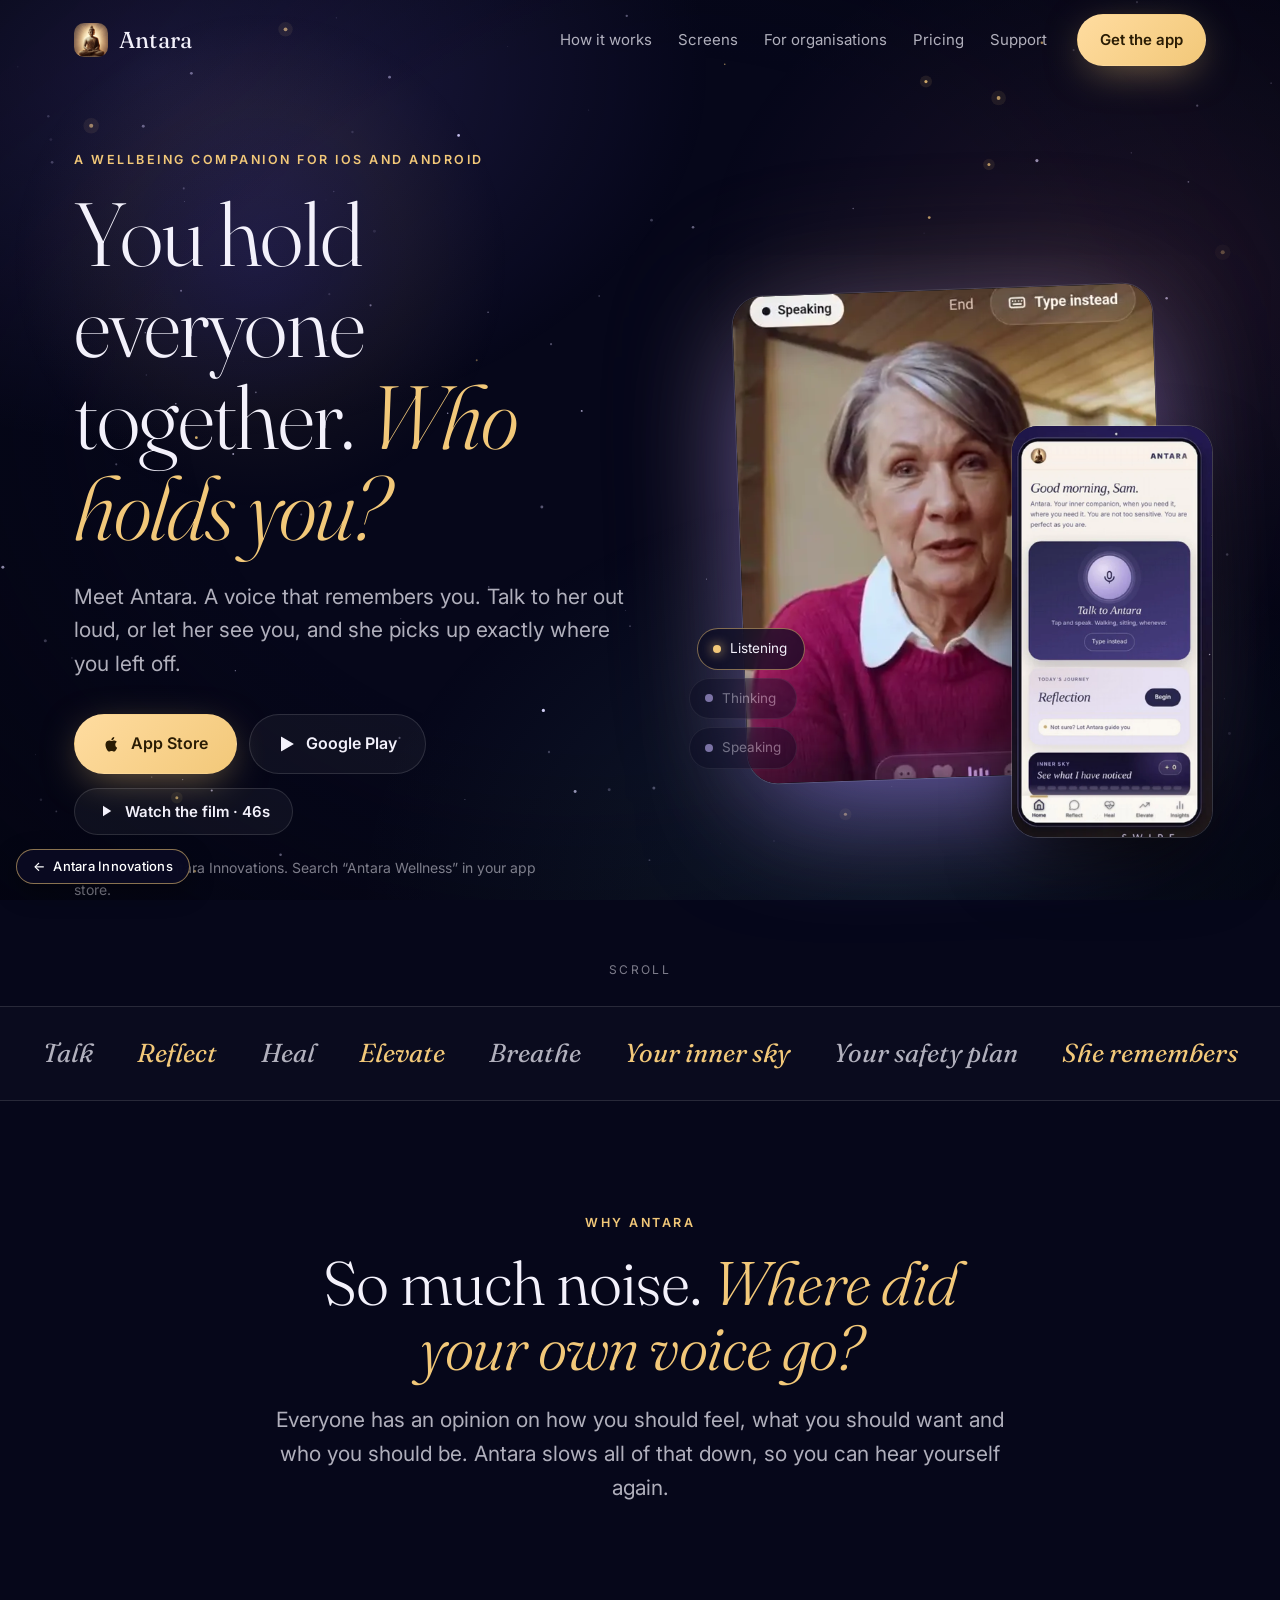
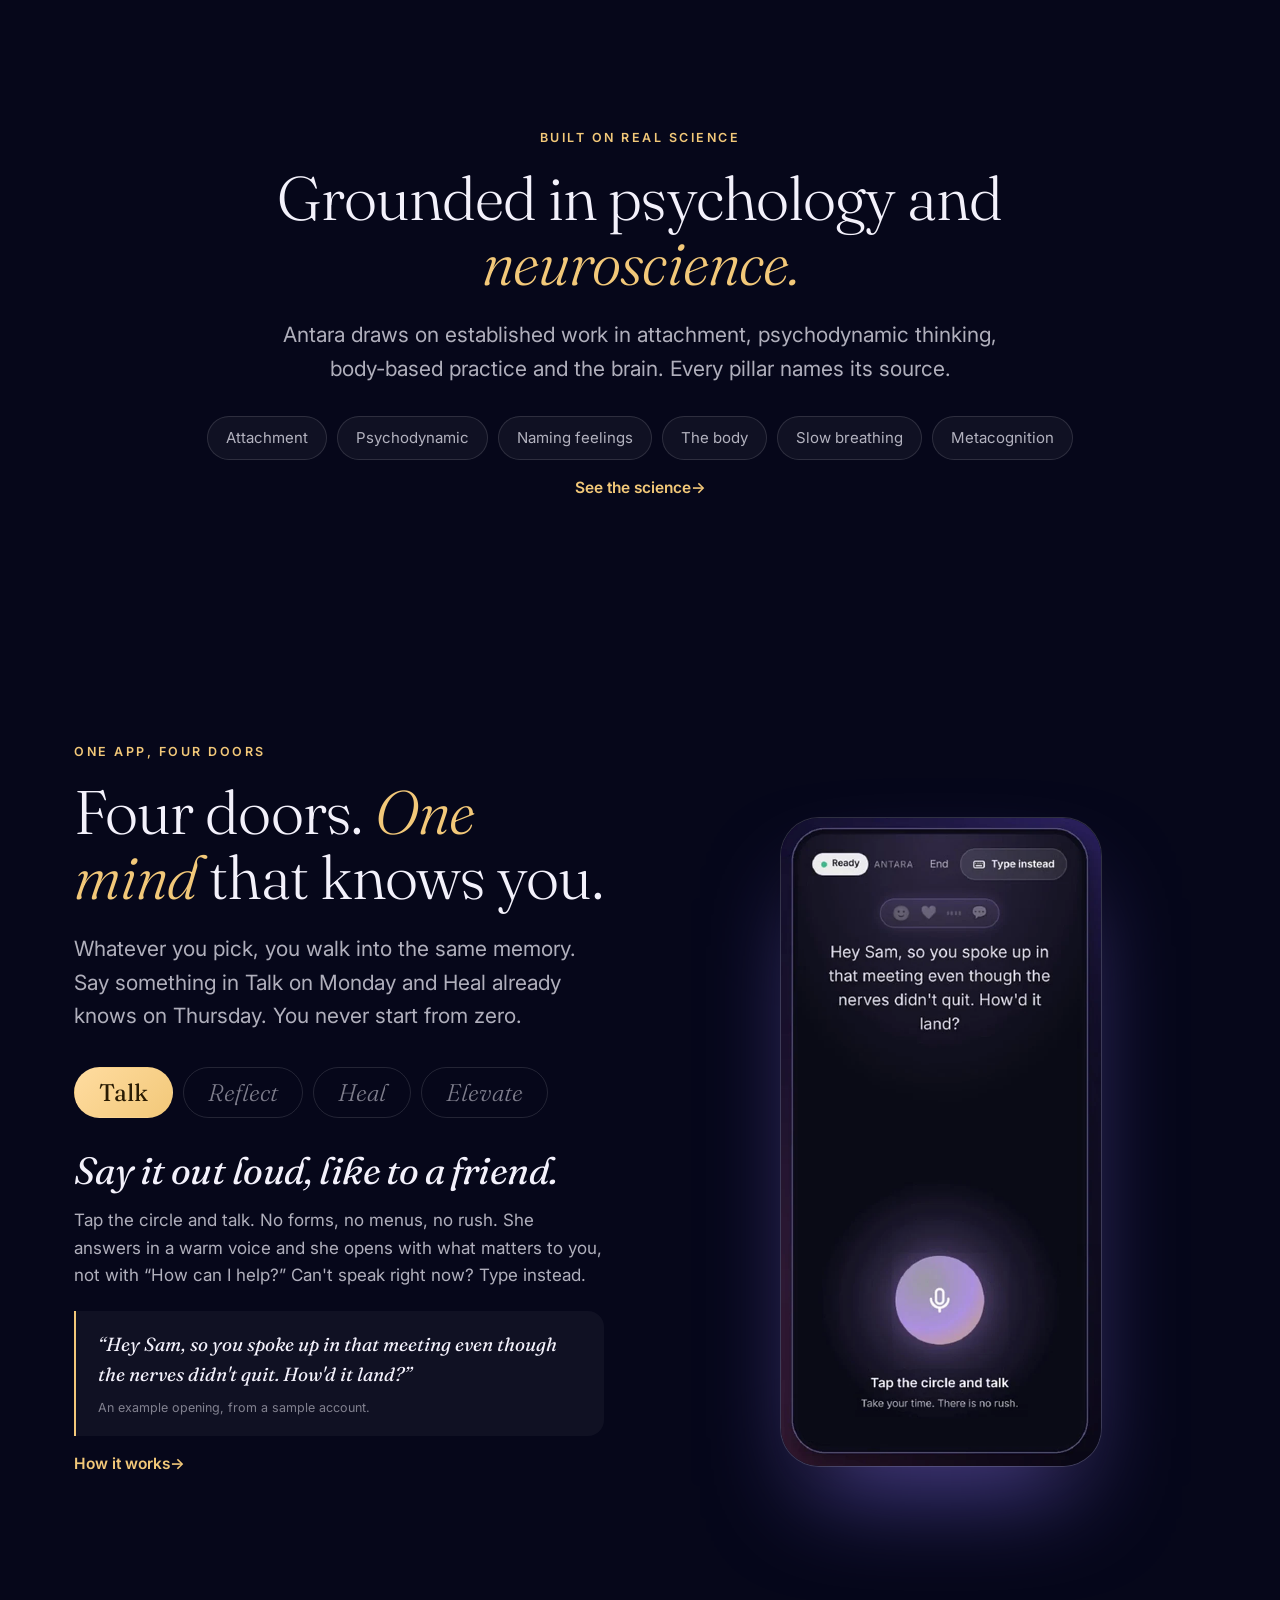
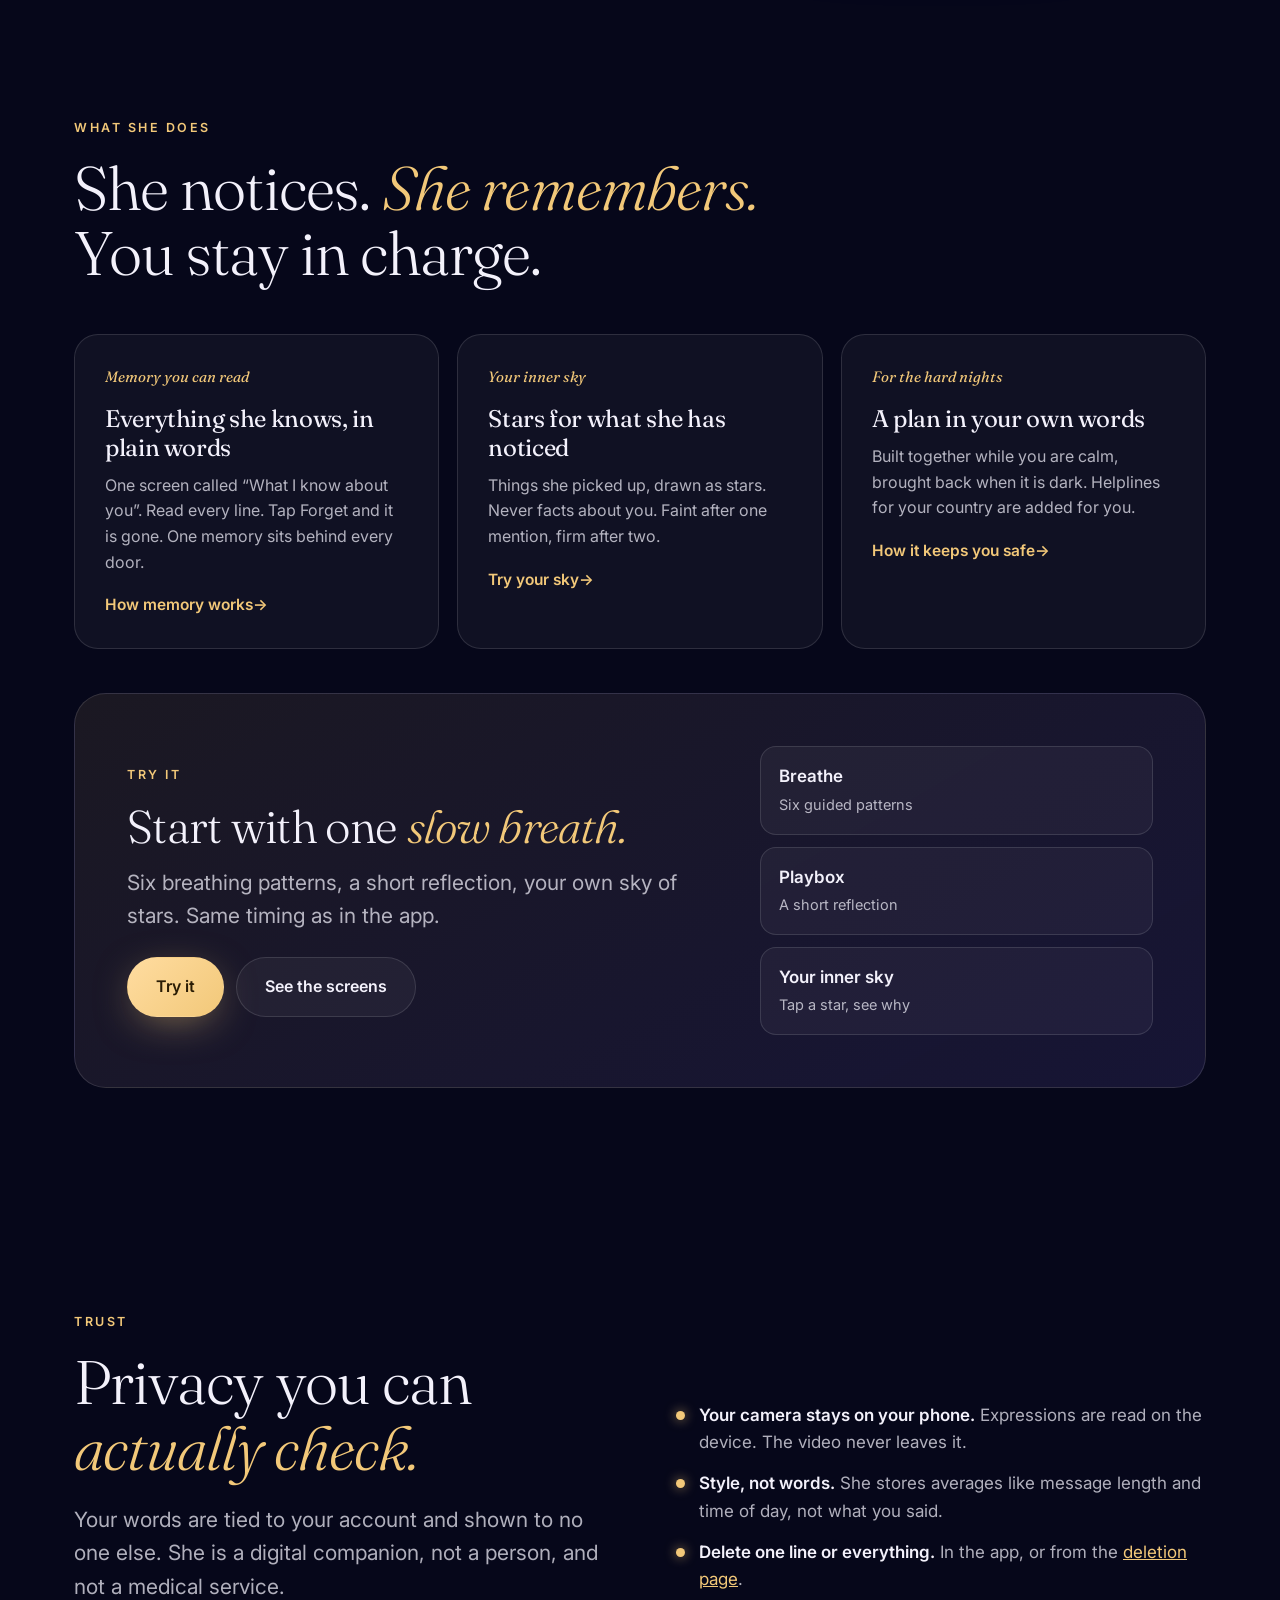
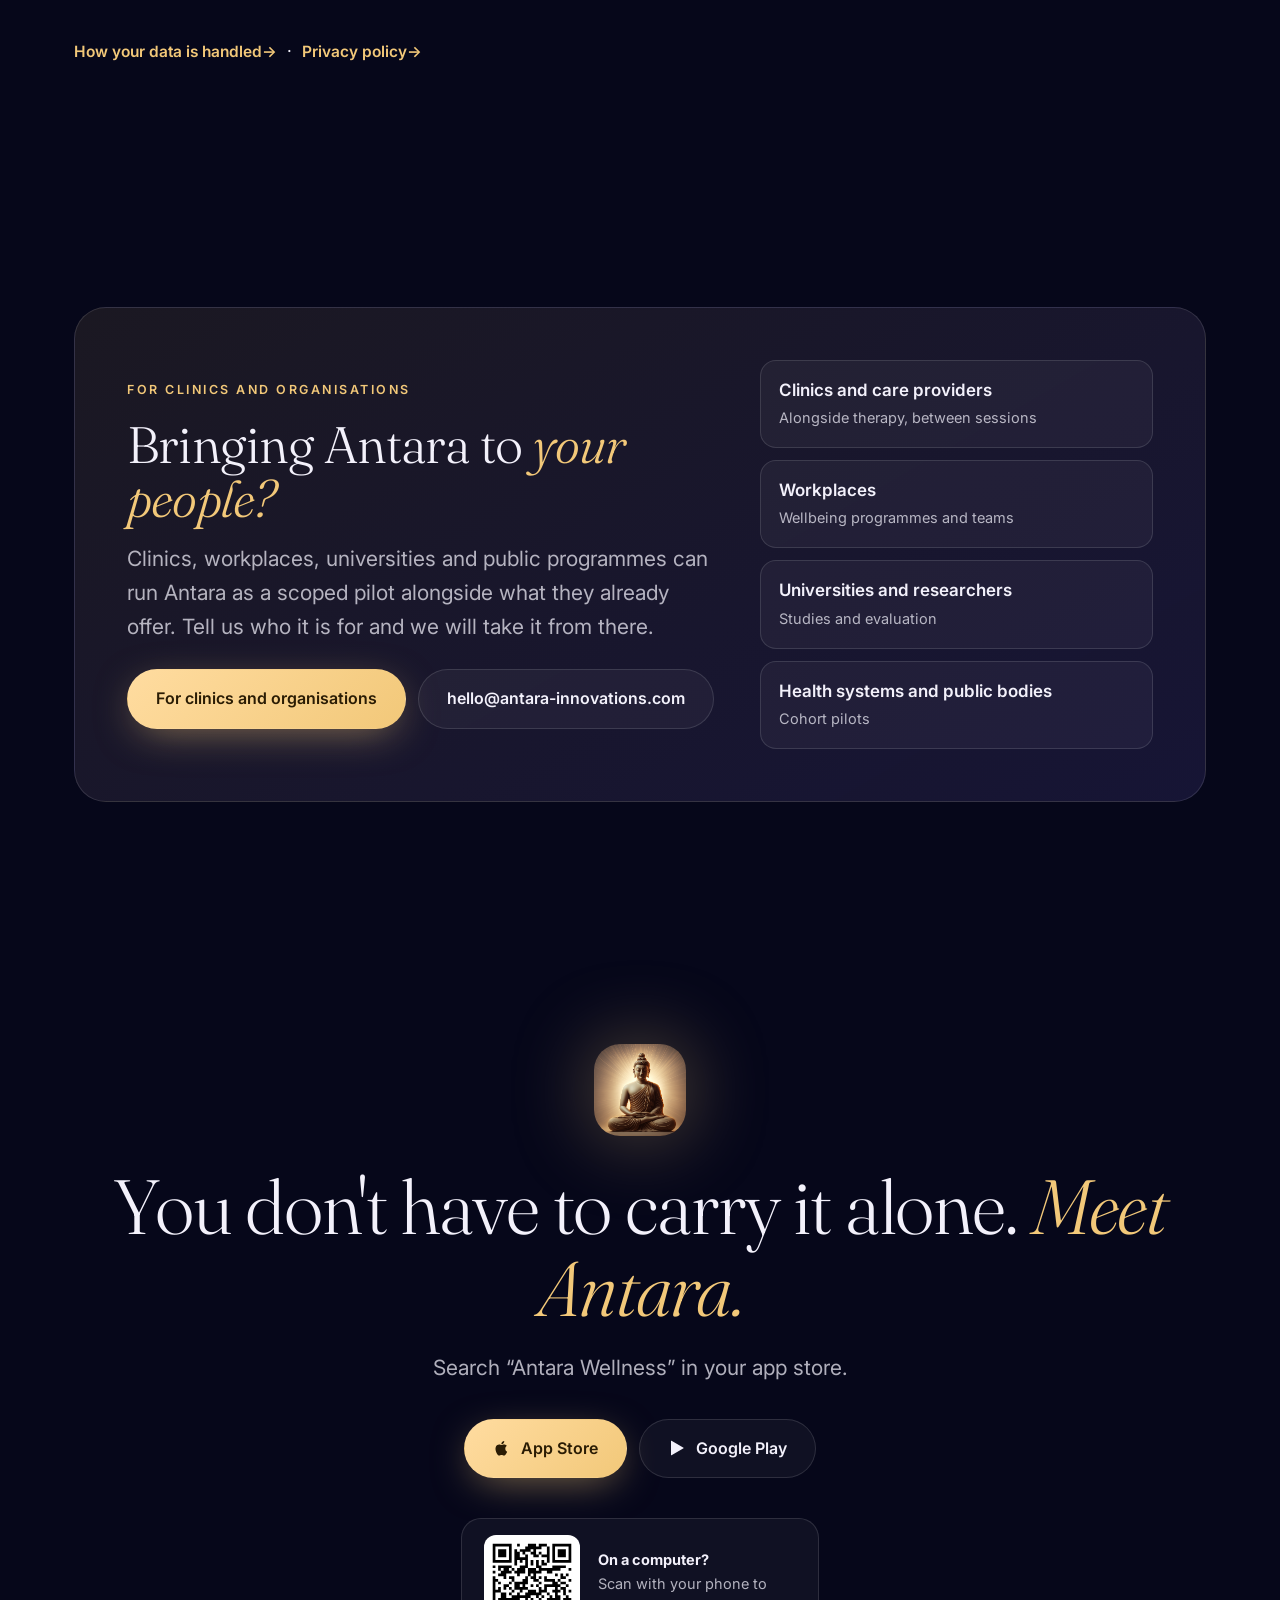
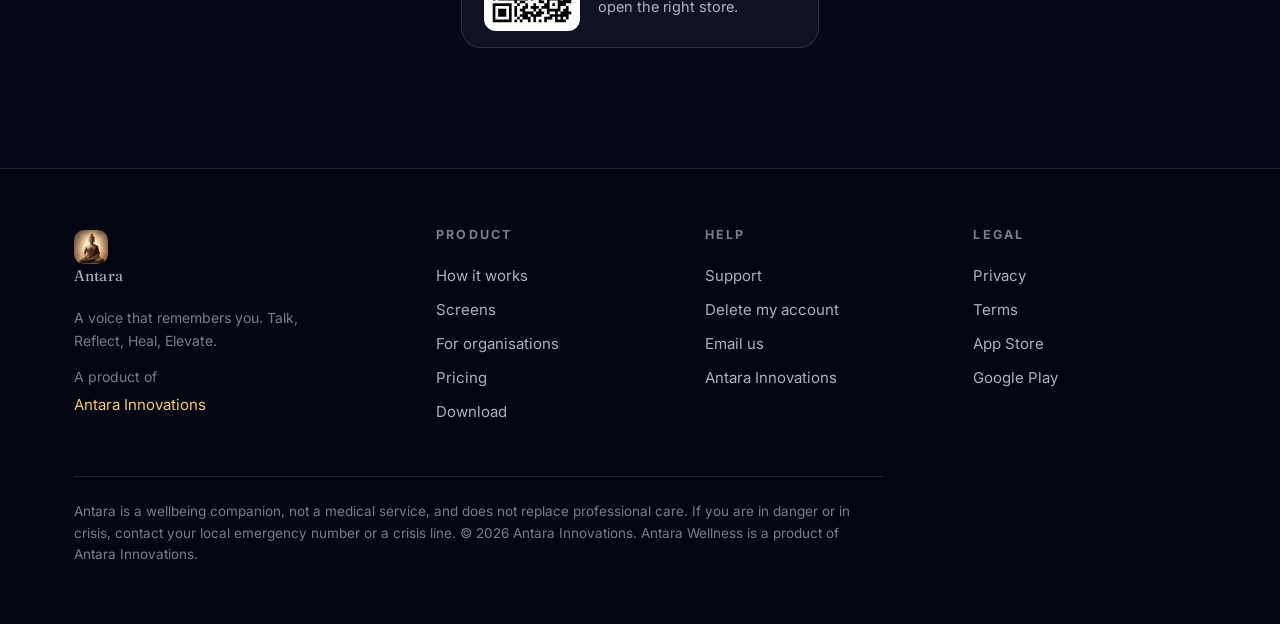
==== commit 4849fd76: "update" ====
--- a/index.html
+++ b/index.html
@@ -23,6 +23,7 @@
 <link rel="icon" href="favicon.ico">
 <link rel="preconnect" href="https://fonts.googleapis.com">
 <link rel="preconnect" href="https://fonts.gstatic.com" crossorigin>
+<link rel="stylesheet" href="https://fonts.googleapis.com/css2?family=Fraunces:ital,opsz,wght@0,9..144,300;0,9..144,400;0,9..144,600;1,9..144,300;1,9..144,400&family=Inter:wght@400;500;600;700&display=swap" media="print" onload="this.media='all'"><noscript><link rel="stylesheet" href="https://fonts.googleapis.com/css2?family=Fraunces:ital,opsz,wght@0,9..144,300;0,9..144,400;0,9..144,600;1,9..144,300;1,9..144,400&family=Inter:wght@400;500;600;700&display=swap"></noscript>
 <link rel="stylesheet" href="assets/antara.css">
 <script type="application/ld+json">{"@context":"https://schema.org","@type":"MobileApplication","name":"Antara Wellness","operatingSystem":"iOS, Android","applicationCategory":"HealthApplication","description":"A wellbeing companion that remembers you. Talk, Reflect, Heal and Elevate in one app.","url":"https://www.antara.icu/","installUrl":"https://apps.apple.com/us/app/antara-wellness/id6755032385","publisher":{"@type":"Organization","name":"Antara Innovations","url":"https://www.antara-innovations.com/"},"author":{"@type":"Organization","name":"Antara Innovations","url":"https://www.antara-innovations.com/"}}</script>
 <script type="application/ld+json">{"@context": "https://schema.org", "@type": "Organization", "name": "Antara Innovations", "url": "https://www.antara-innovations.com/", "brand": {"@type": "Brand", "name": "Antara Wellness", "url": "https://www.antara.icu/"}, "contactPoint": [{"@type": "ContactPoint", "contactType": "customer support", "email": "hello@antara-innovations.com"}]}</script>
@@ -81,6 +82,14 @@
  <p class="lead rv d2" style="max-width:56ch;margin:22px auto 0">Everyone has an opinion on how you should feel, what you should want and who you should be. Antara slows all of that down, so you can hear yourself again.</p>
 </div></section>
 
+<section id="science-home"><div class="wrap" style="text-align:center">
+ <p class="eyebrow rv">Built on real science</p>
+ <h2 class="rv d1" style="max-width:20ch;margin:0 auto">Grounded in psychology and <em>neuroscience.</em></h2>
+ <p class="lead rv d2" style="max-width:58ch;margin:22px auto 0">Antara draws on established work in attachment, psychodynamic thinking, body-based practice and the brain. Every pillar names its source.</p>
+ <ul class="sci rv d2"><li>Attachment</li><li>Psychodynamic</li><li>Naming feelings</li><li>The body</li><li>Slow breathing</li><li>Metacognition</li></ul>
+ <p class="rv d3"><a class="more" href="product/#science">See the science</a></p>
+</div></section>
+
 <section id="doors"><div class="wrap">
  <div class="split">
   <div class="copy">
--- a/assets/antara.css
+++ b/assets/antara.css
@@ -1,5 +1,4 @@
 /* Antara site 2.0 */
-@import url('https://fonts.googleapis.com/css2?family=Fraunces:ital,opsz,wght@0,9..144,300;0,9..144,400;0,9..144,600;1,9..144,300;1,9..144,400&family=Inter:wght@400;500;600;700&family=Noto+Serif:ital,wght@0,300;1,300&family=Noto+Serif+Devanagari:wght@300;400&family=Noto+Naskh+Arabic:wght@400&display=swap');
 
 :root{
   --gold-rgb:242,200,121;
@@ -571,19 +570,23 @@
 .welcome p,.welcome small{font-family:var(--serif),'Noto Serif Devanagari','Noto Naskh Arabic','Noto Serif',serif}
 .welcome .motif{position:absolute;inset:0;pointer-events:none;overflow:hidden;opacity:0}
 html[data-region=gulf] .welcome .motif,html[data-region=india] .welcome .motif{opacity:1}
-.welcome .motif::before{content:"";position:absolute;left:50%;bottom:-210px;width:520px;height:520px;margin-left:-260px;border-radius:50%;background:radial-gradient(circle,rgba(var(--gold-rgb),.55) 0%,rgba(var(--gold-rgb),.16) 38%,transparent 66%);animation:sunRise 5.5s ease-out forwards}
+.welcome .motif::before{content:"";position:absolute;left:50%;bottom:-210px;width:520px;height:520px;margin-left:-260px;border-radius:50%;background:radial-gradient(circle,rgba(var(--gold-rgb),.55) 0%,rgba(var(--gold-rgb),.16) 38%,transparent 66%);animation:sunRise 3.2s ease-out forwards}
 @keyframes sunRise{from{transform:translateY(160px);opacity:0}to{transform:translateY(-40px);opacity:1}}
 html[data-region=nordic] .welcome .motif{opacity:1}
 html[data-region=nordic] .welcome .motif::before{left:-10%;right:-10%;width:auto;margin:0;bottom:auto;top:12%;height:34%;border-radius:0;filter:blur(40px);background:linear-gradient(90deg,transparent,rgba(120,240,190,.28),rgba(90,170,255,.22),transparent);animation:auroraSway 9s ease-in-out infinite alternate}
 @keyframes auroraSway{from{transform:translateX(-6%) skewY(-3deg)}to{transform:translateX(6%) skewY(3deg)}}
 .welcome p[dir=rtl]{direction:rtl}
-/* atmosphere chooser */
-#atmo{position:fixed;right:16px;bottom:16px;z-index:58;font-family:var(--sans)}
-#atmo>button{display:inline-flex;gap:8px;align-items:center;padding:10px 16px;border-radius:999px;background:rgba(10,10,34,.9);backdrop-filter:blur(14px);border:1px solid var(--line);color:var(--muted);font:inherit;font-size:13.5px;cursor:pointer;transition:color .3s,border-color .3s}
-#atmo>button:hover{color:var(--text);border-color:rgba(var(--gold-rgb),.5)}
-#atmo ul{position:absolute;right:0;bottom:48px;margin:0;padding:8px;list-style:none;min-width:190px;border-radius:18px;background:rgba(10,10,34,.96);backdrop-filter:blur(16px);border:1px solid var(--line);display:none}
-#atmo.open ul{display:block}
-#atmo li button{width:100%;text-align:left;padding:10px 14px;border:0;border-radius:12px;background:none;color:var(--muted);font:inherit;font-size:14.5px;cursor:pointer}
-#atmo li button:hover,#atmo li button[aria-current=true]{background:rgba(255,255,255,.07);color:var(--text)}
-#atmo li button[aria-current=true]{color:var(--gold)}
-@media (max-width:760px){#atmo{bottom:84px}}
+
+
+/* never leave content hidden on a slow connection */
+.rv:not(.in){animation:rvFallback .01s 3.5s forwards}
+@keyframes rvFallback{to{opacity:1;transform:none}}
+/* science */
+.sci{display:flex;flex-wrap:wrap;gap:10px;justify-content:center;list-style:none;padding:0;margin:30px 0 0}
+.sci li{padding:9px 18px;border-radius:999px;border:1px solid var(--line);background:var(--panel);color:var(--muted);font-size:15px}
+.sciGrid .where{margin:14px 0 0;font-size:14.5px;color:var(--muted)}
+.sciGrid .where b{color:var(--gold);font-weight:600}
+.sciGrid .src{margin:12px 0 0;padding-top:12px;border-top:1px solid var(--line);font-size:13.5px;line-height:1.55;color:var(--faint)}
+/* the welcome closes by itself, even if the script is late on a slow connection */
+html.wl .welcome{animation:wlAuto 1.3s ease 2.8s forwards}
+@keyframes wlAuto{to{opacity:0;visibility:hidden;pointer-events:none}}
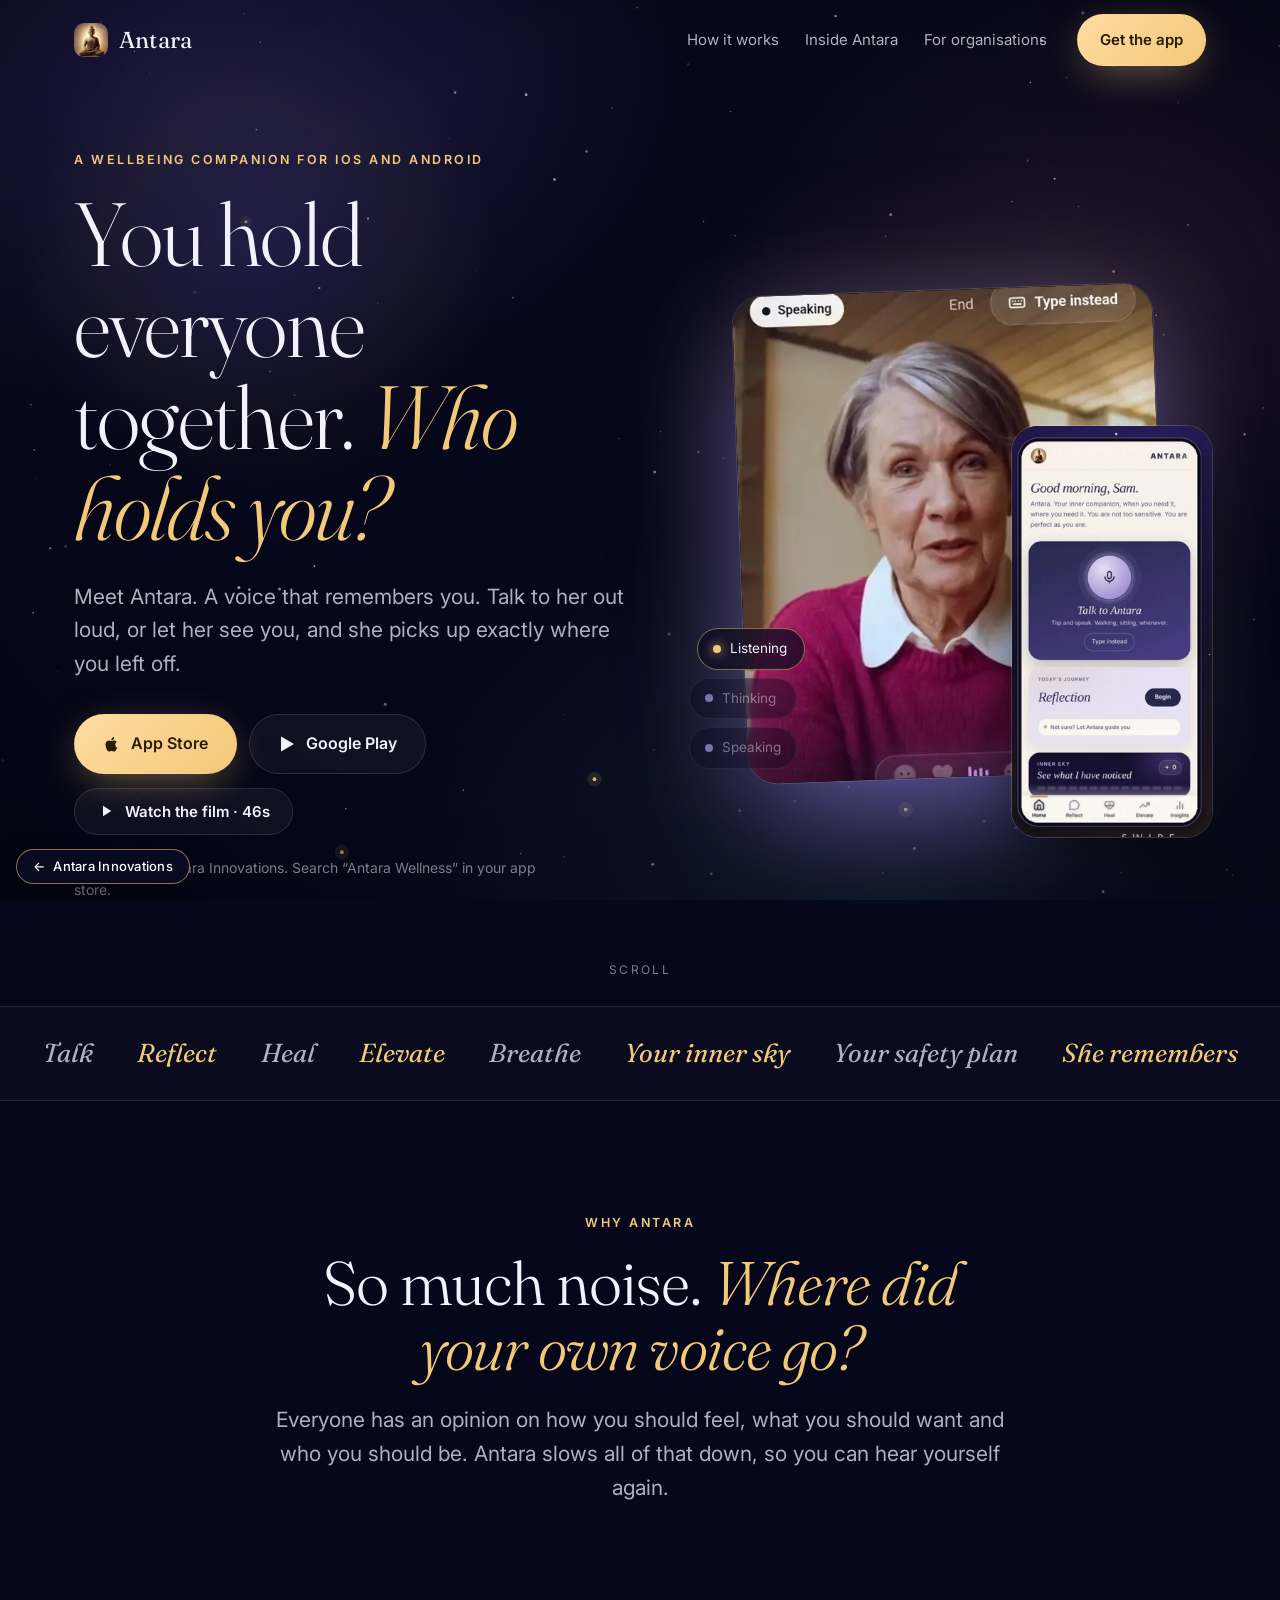
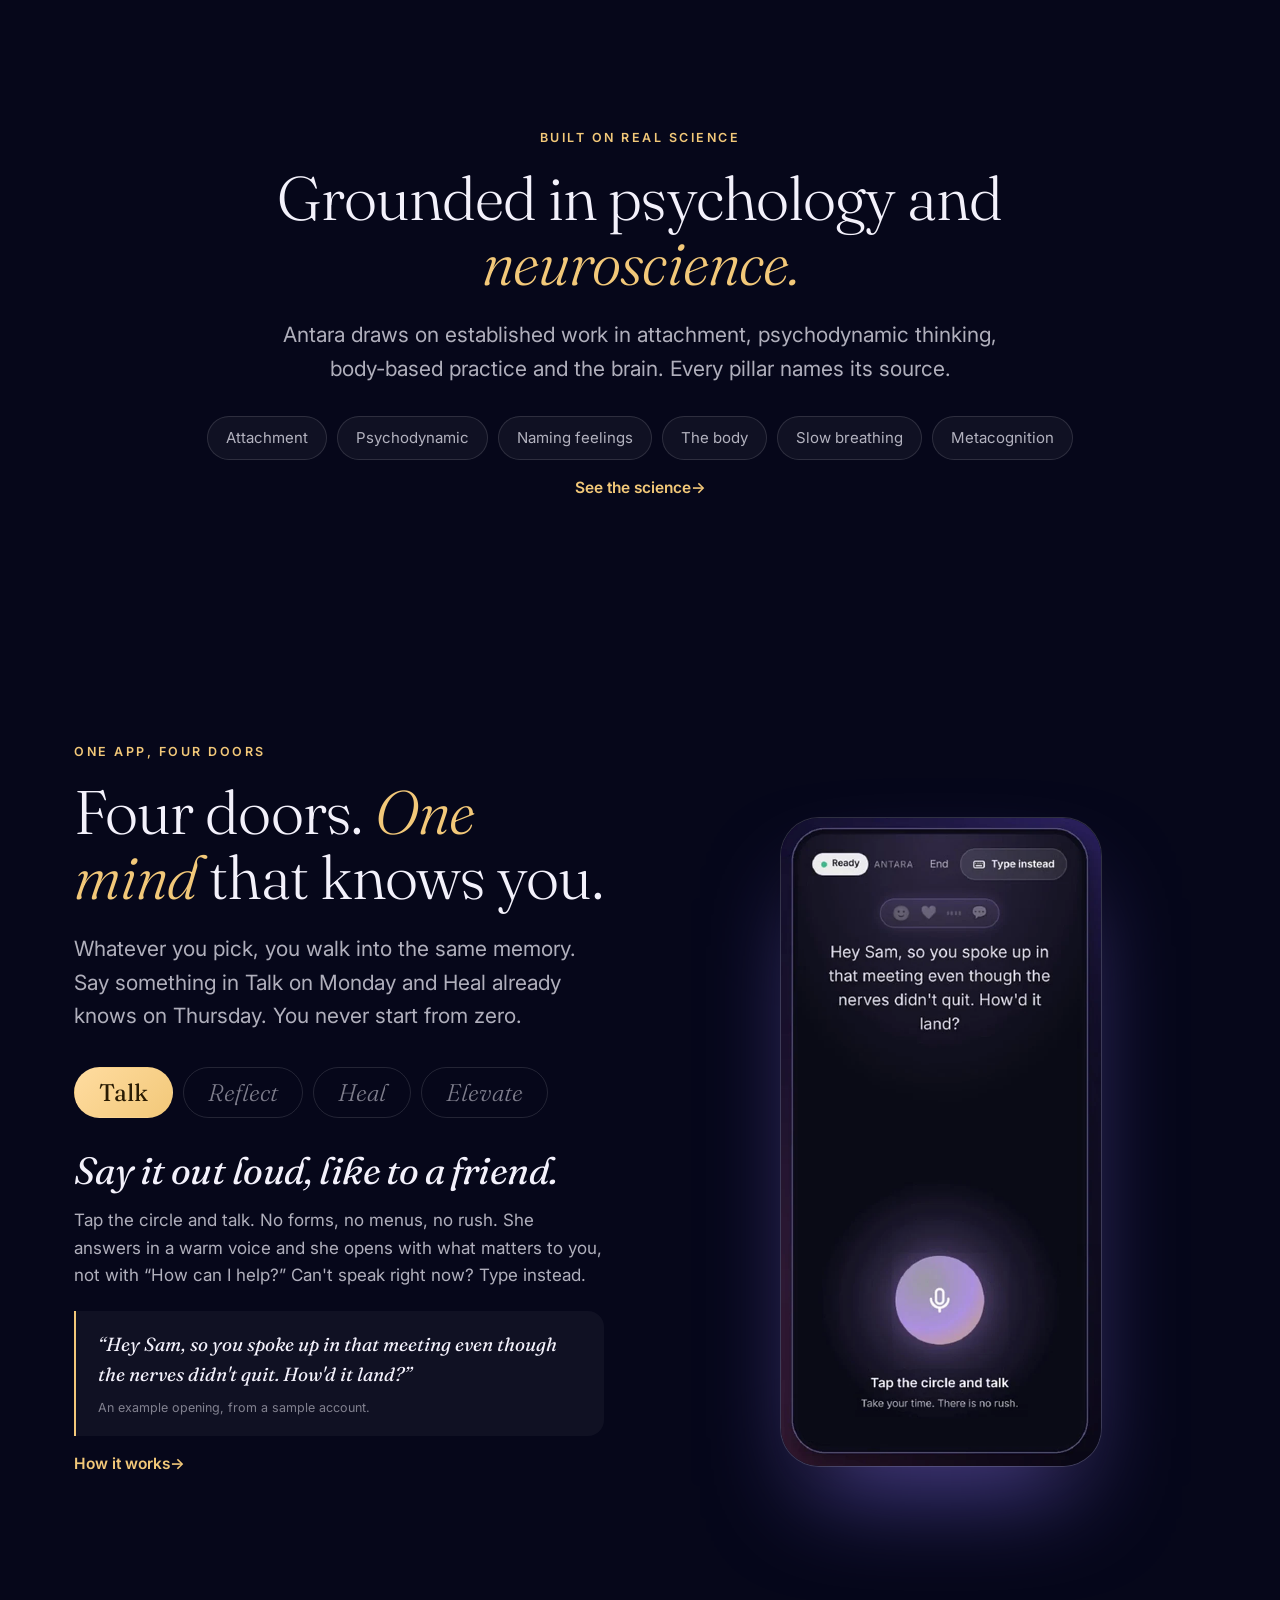
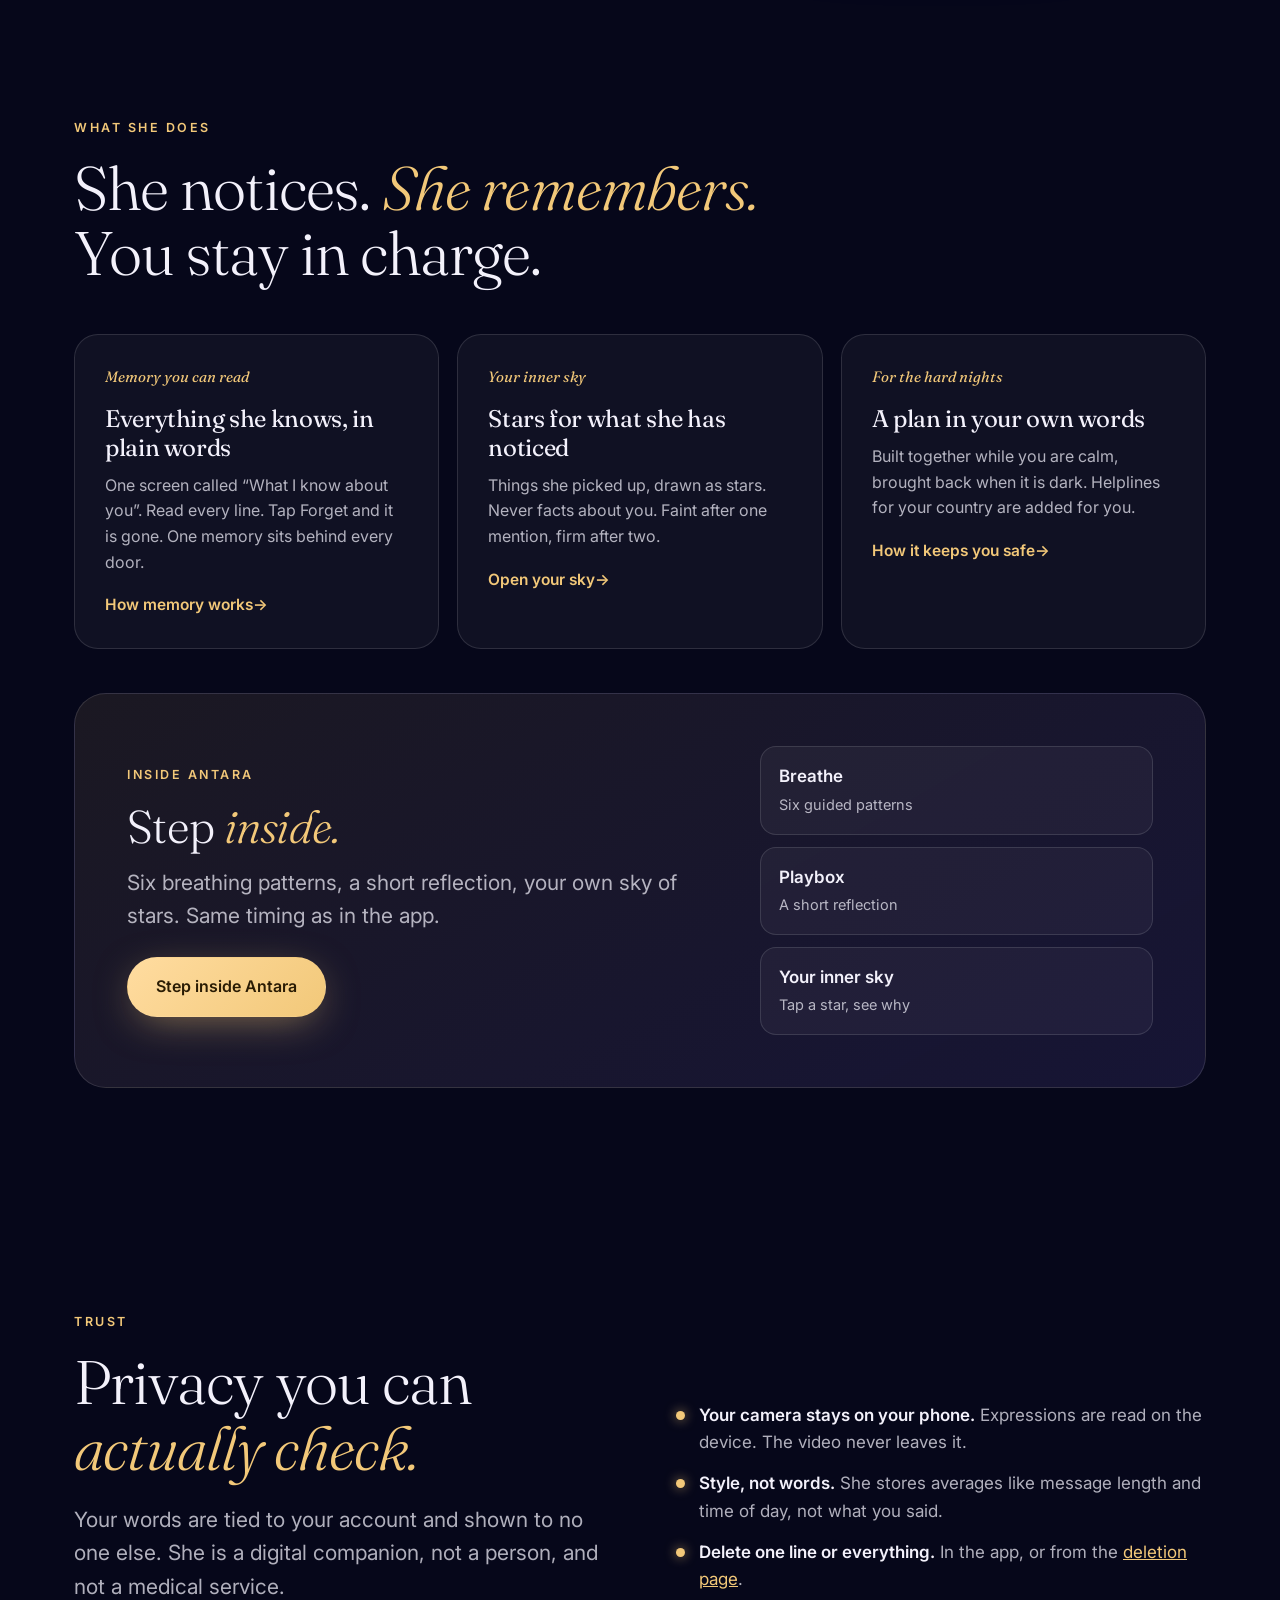
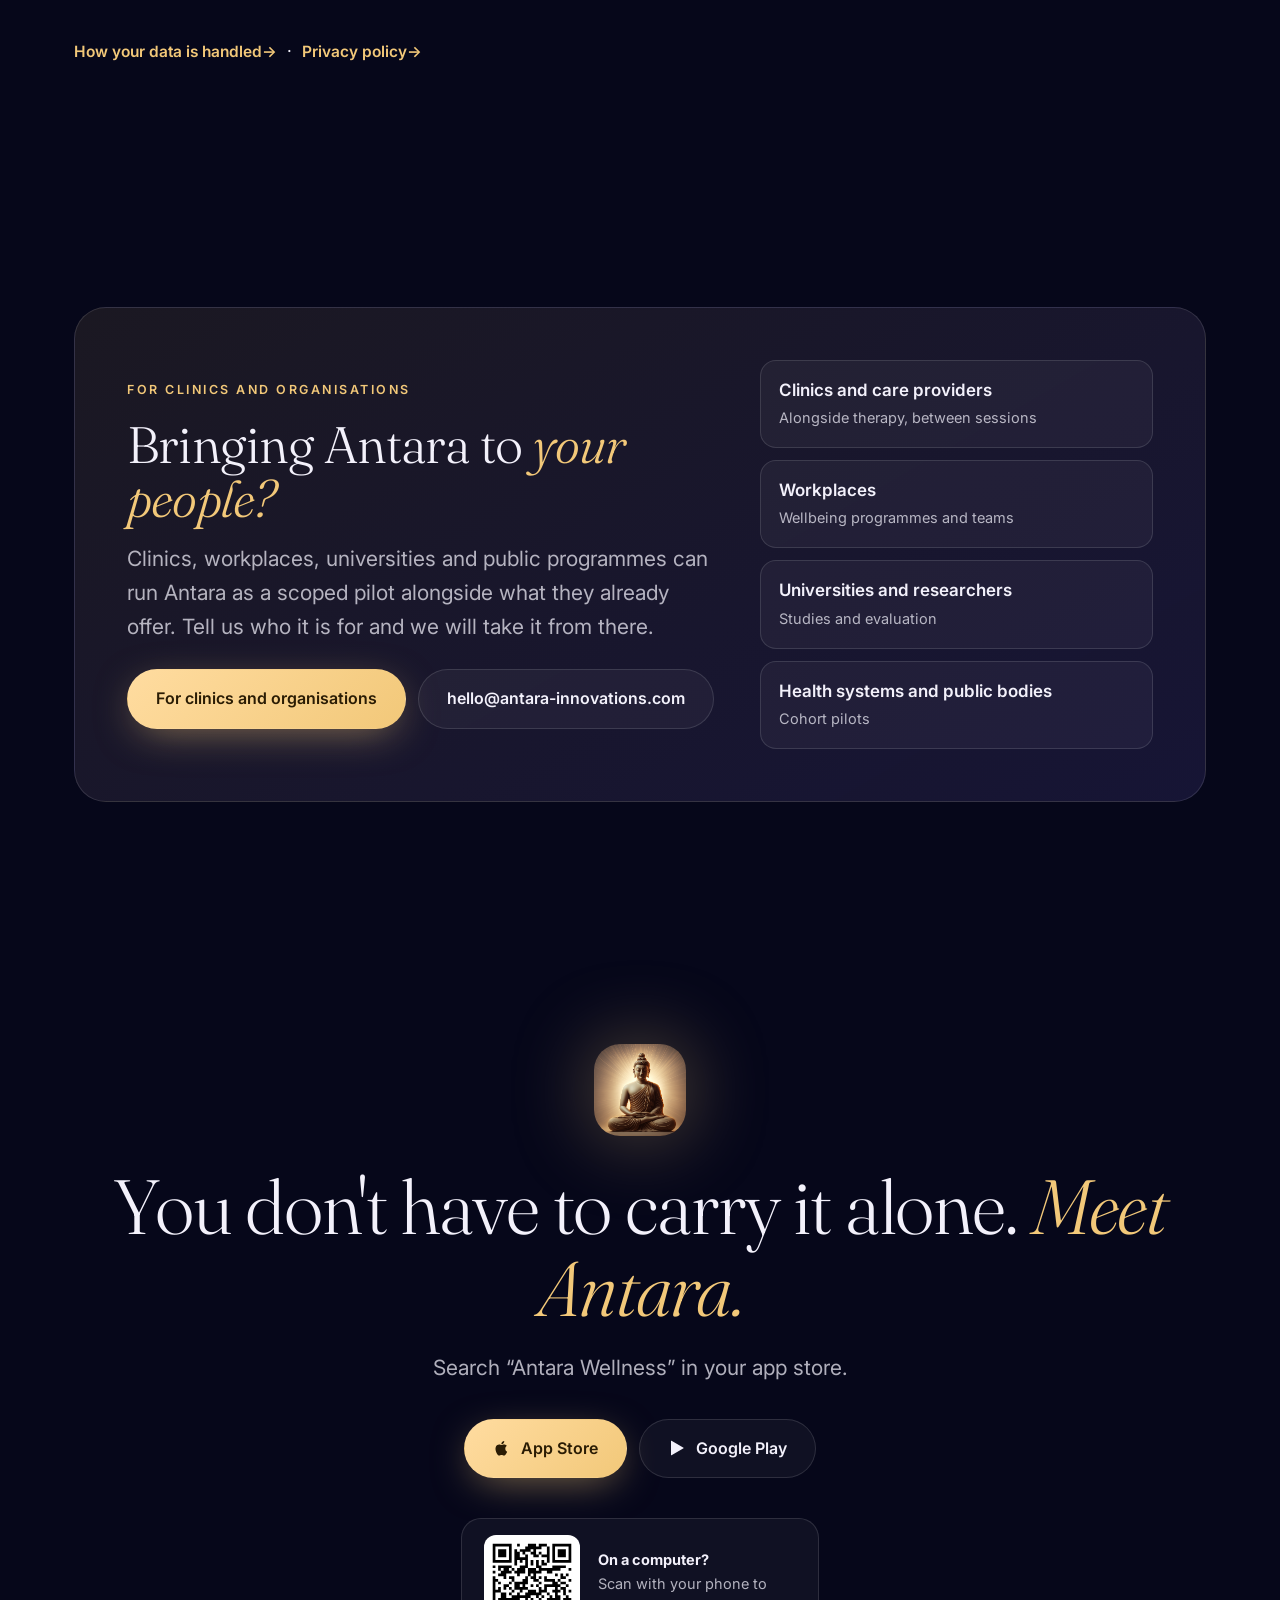
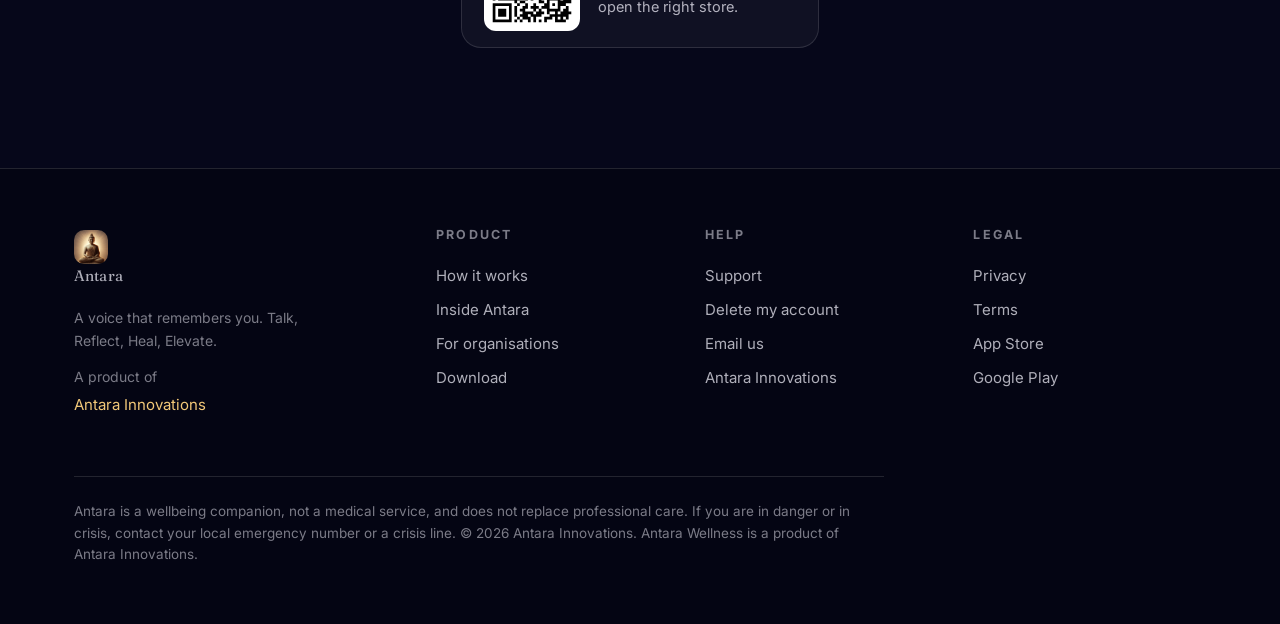
==== commit 689eab3e: "New" ====
--- a/index.html
+++ b/index.html
@@ -35,7 +35,7 @@
 <header class="nav"><div class="in">
   <a class="brand" href="./"><img src="assets/antra-icon-512.png" alt="" width="34" height="34"><span>Antara</span></a>
   <nav class="links" id="links" aria-label="Main">
-    <a href="product/">How it works</a><a href="screens/">Screens</a><a href="partners/">For organisations</a><a href="pricing/">Pricing</a><a href="support/">Support</a>
+    <a href="product/">How it works</a><a href="screens/">Inside Antara</a><a href="partners/">For organisations</a>
     <a class="btn gold" href="download/">Get the app</a>
   </nav>
   <button class="burger" aria-label="Menu" aria-expanded="false" aria-controls="links"><span></span><span></span></button>
@@ -136,15 +136,15 @@
  <h2 class="rv d1" style="max-width:20ch">She notices. <em>She remembers.</em> You stay in charge.</h2>
  <div class="habits">
   <div class="card rv"><span class="n">Memory you can read</span><h3>Everything she knows, in plain words</h3><p>One screen called &ldquo;What I know about you&rdquo;. Read every line. Tap Forget and it is gone. One memory sits behind every door.</p><a class="more" href="product/#memory">How memory works</a></div>
-  <div class="card rv d1"><span class="n">Your inner sky</span><h3>Stars for what she has noticed</h3><p>Things she picked up, drawn as stars. Never facts about you. Faint after one mention, firm after two.</p><a class="more" href="screens/#innersky">Try your sky</a></div>
+  <div class="card rv d1"><span class="n">Your inner sky</span><h3>Stars for what she has noticed</h3><p>Things she picked up, drawn as stars. Never facts about you. Faint after one mention, firm after two.</p><a class="more" href="screens/#innersky">Open your sky</a></div>
   <div class="card rv d2"><span class="n">For the hard nights</span><h3>A plan in your own words</h3><p>Built together while you are calm, brought back when it is dark. Helplines for your country are added for you.</p><a class="more" href="product/#safety">How it keeps you safe</a></div>
  </div>
  <div class="orgband rv" style="margin-top:44px">
   <div>
-   <p class="eyebrow">Try it</p>
-   <h2 style="font-size:clamp(30px,3.6vw,46px)">Start with one <em>slow breath.</em></h2>
+   <p class="eyebrow">Inside Antara</p>
+   <h2 style="font-size:clamp(30px,3.6vw,46px)">Step <em>inside.</em></h2>
    <p class="lead" style="margin-top:14px">Six breathing patterns, a short reflection, your own sky of stars. Same timing as in the app.</p>
-   <div class="row" style="margin-top:24px"><a class="btn gold lg" href="screens/#breathe">Try it</a><a class="btn lg" href="screens/">See the screens</a></div>
+   <div class="row" style="margin-top:24px"><a class="btn gold lg" href="screens/">Step inside Antara</a></div>
   </div>
   <ul class="orglist"><li><b>Breathe</b><span>Six guided patterns</span></li><li><b>Playbox</b><span>A short reflection</span></li><li><b>Your inner sky</b><span>Tap a star, see why</span></li></ul>
  </div>
@@ -201,7 +201,7 @@
     <div><a class="brand" href="./"><img src="assets/antra-icon-512.png" alt="" width="34" height="34"><span>Antara</span></a>
       <p class="small" style="margin-top:14px;max-width:30ch">A voice that remembers you. Talk, Reflect, Heal, Elevate.</p>
       <p class="small" style="margin-top:10px">A product of <a href="https://www.antara-innovations.com/" target="_blank" rel="noopener" style="color:var(--gold)">Antara Innovations</a></p></div>
-    <div><h4>Product</h4><a href="product/">How it works</a><a href="screens/">Screens</a><a href="partners/">For organisations</a><a href="pricing/">Pricing</a><a href="download/">Download</a></div>
+    <div><h4>Product</h4><a href="product/">How it works</a><a href="screens/">Inside Antara</a><a href="partners/">For organisations</a><a href="download/">Download</a></div>
     <div><h4>Help</h4><a href="support/">Support</a><a href="delete/">Delete my account</a><a href="mailto:hello@antara-innovations.com">Email us</a><a href="https://www.antara-innovations.com/" target="_blank" rel="noopener">Antara Innovations</a></div>
     <div><h4>Legal</h4><a href="privacy/">Privacy</a><a href="terms/">Terms</a><a href="https://apps.apple.com/us/app/antara-wellness/id6755032385" target="_blank" rel="noopener">App Store</a><a href="https://play.google.com/store/apps/details?id=com.antara.health" target="_blank" rel="noopener">Google Play</a></div>
   </div>
